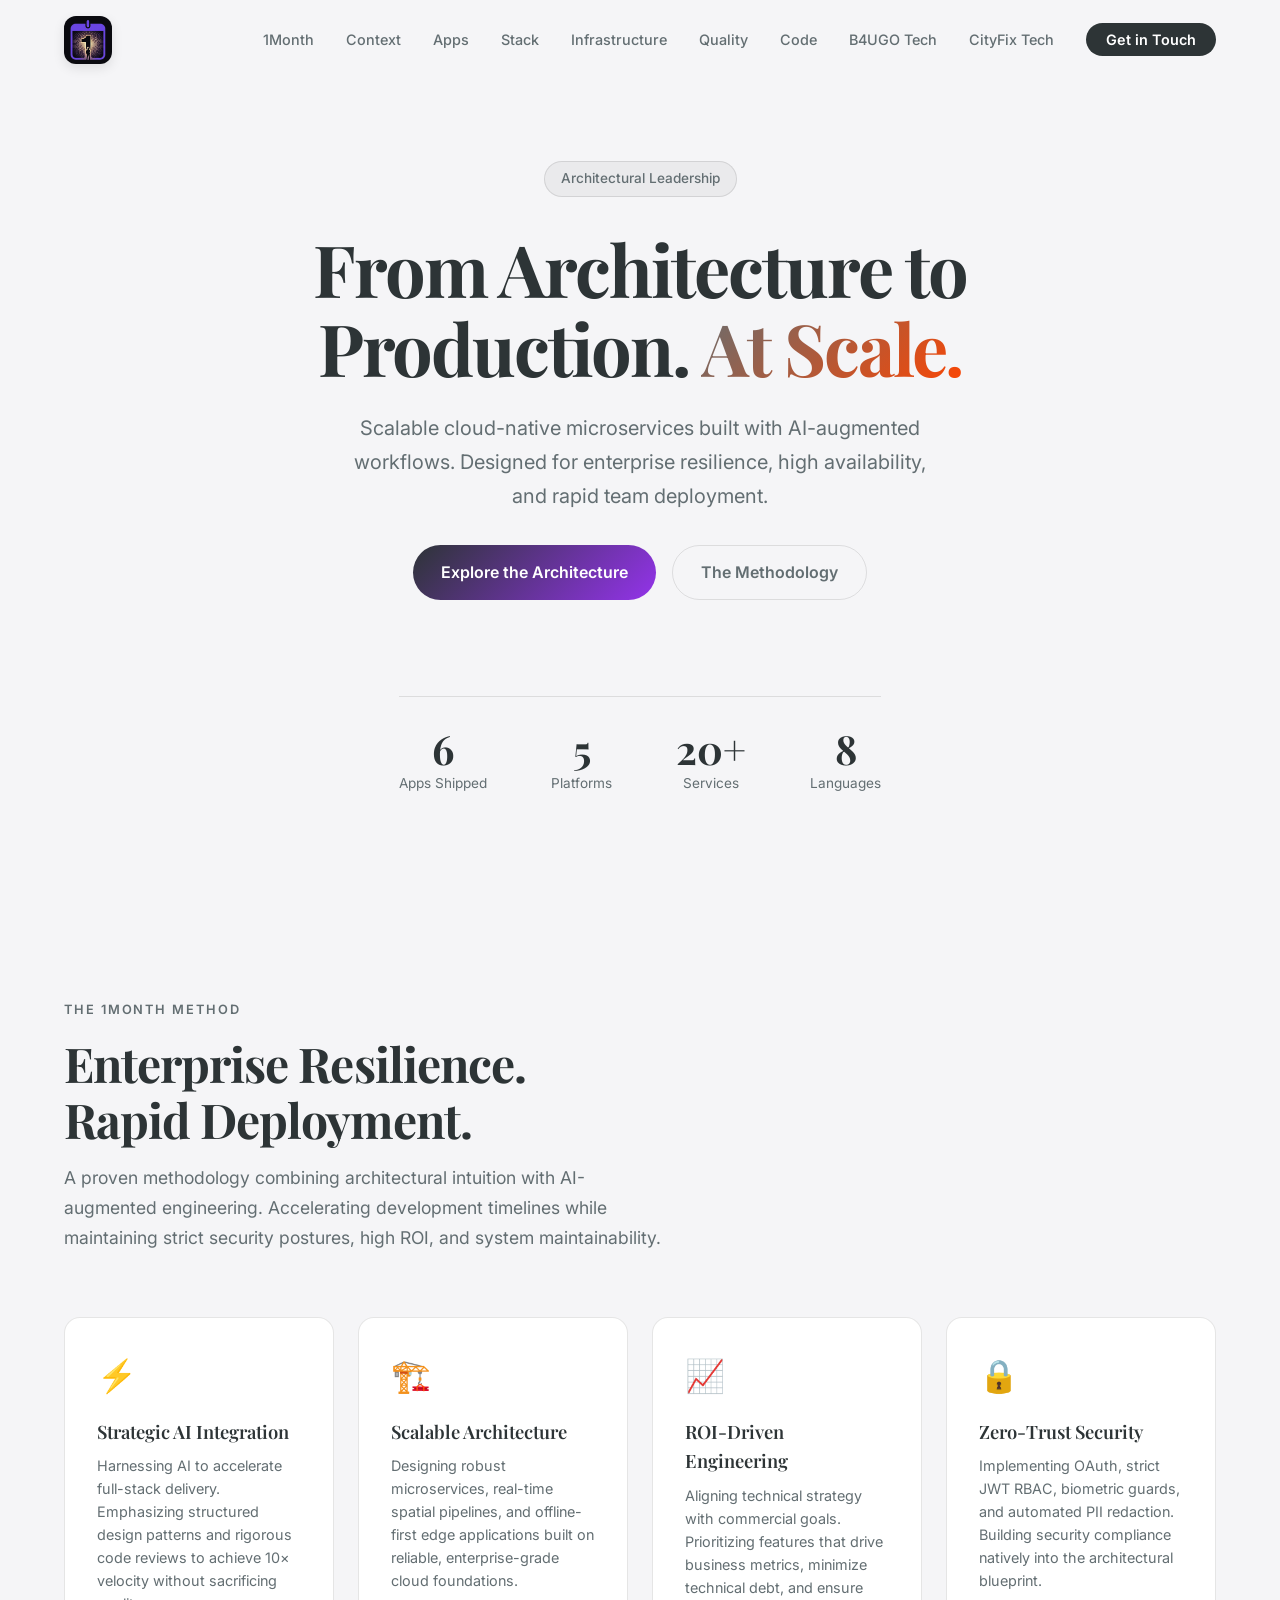
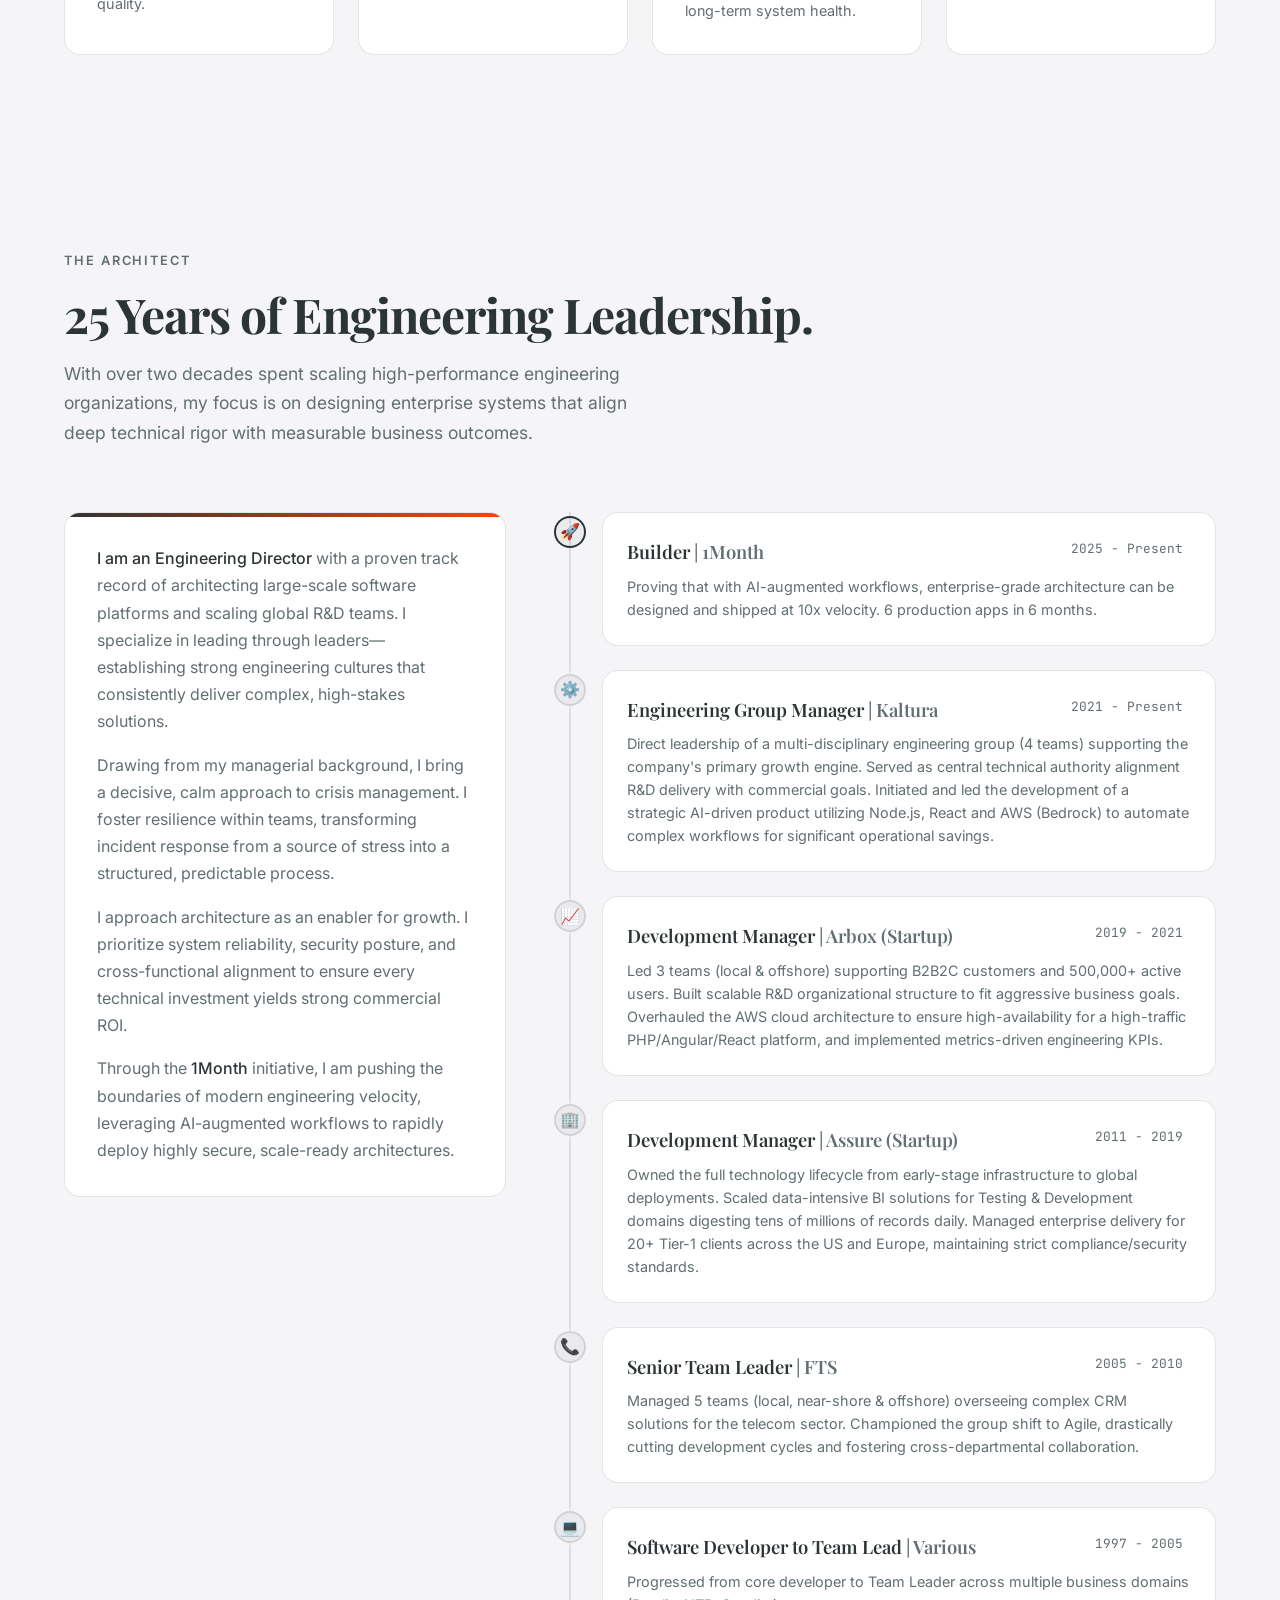
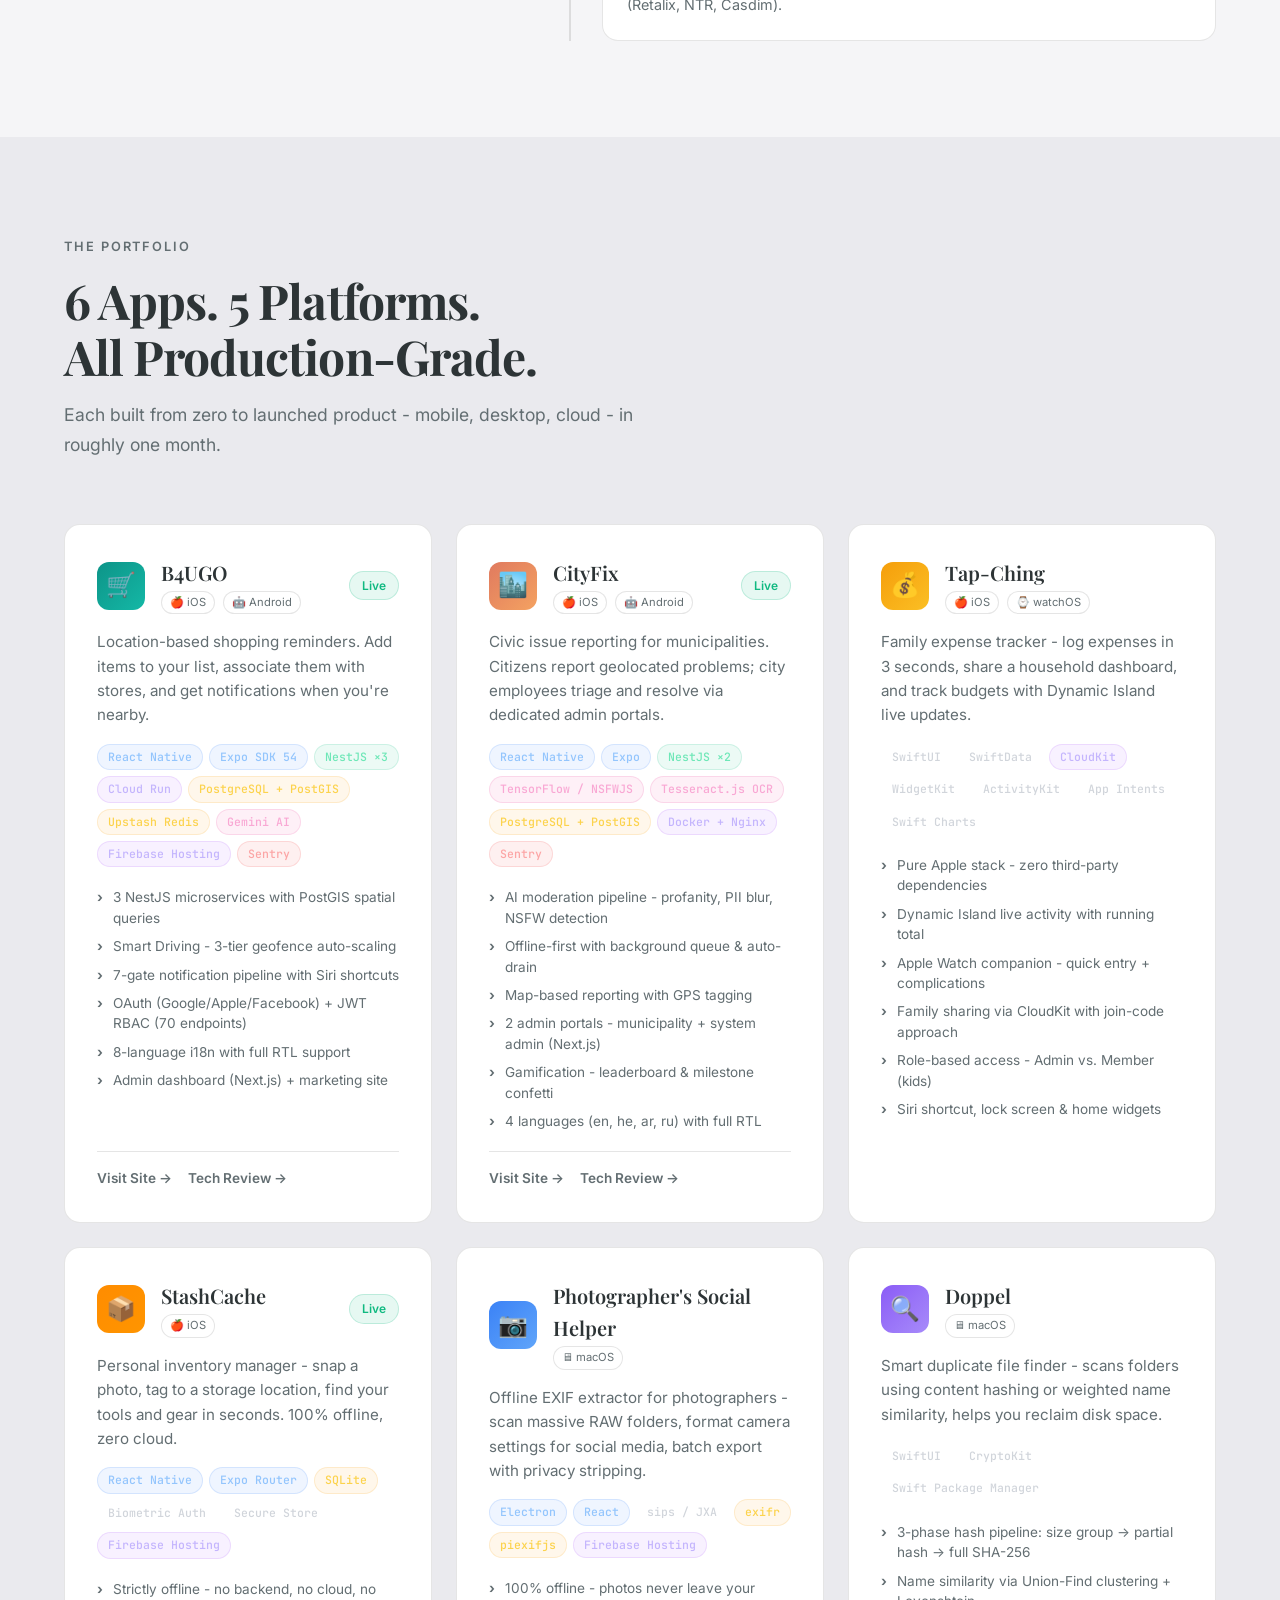
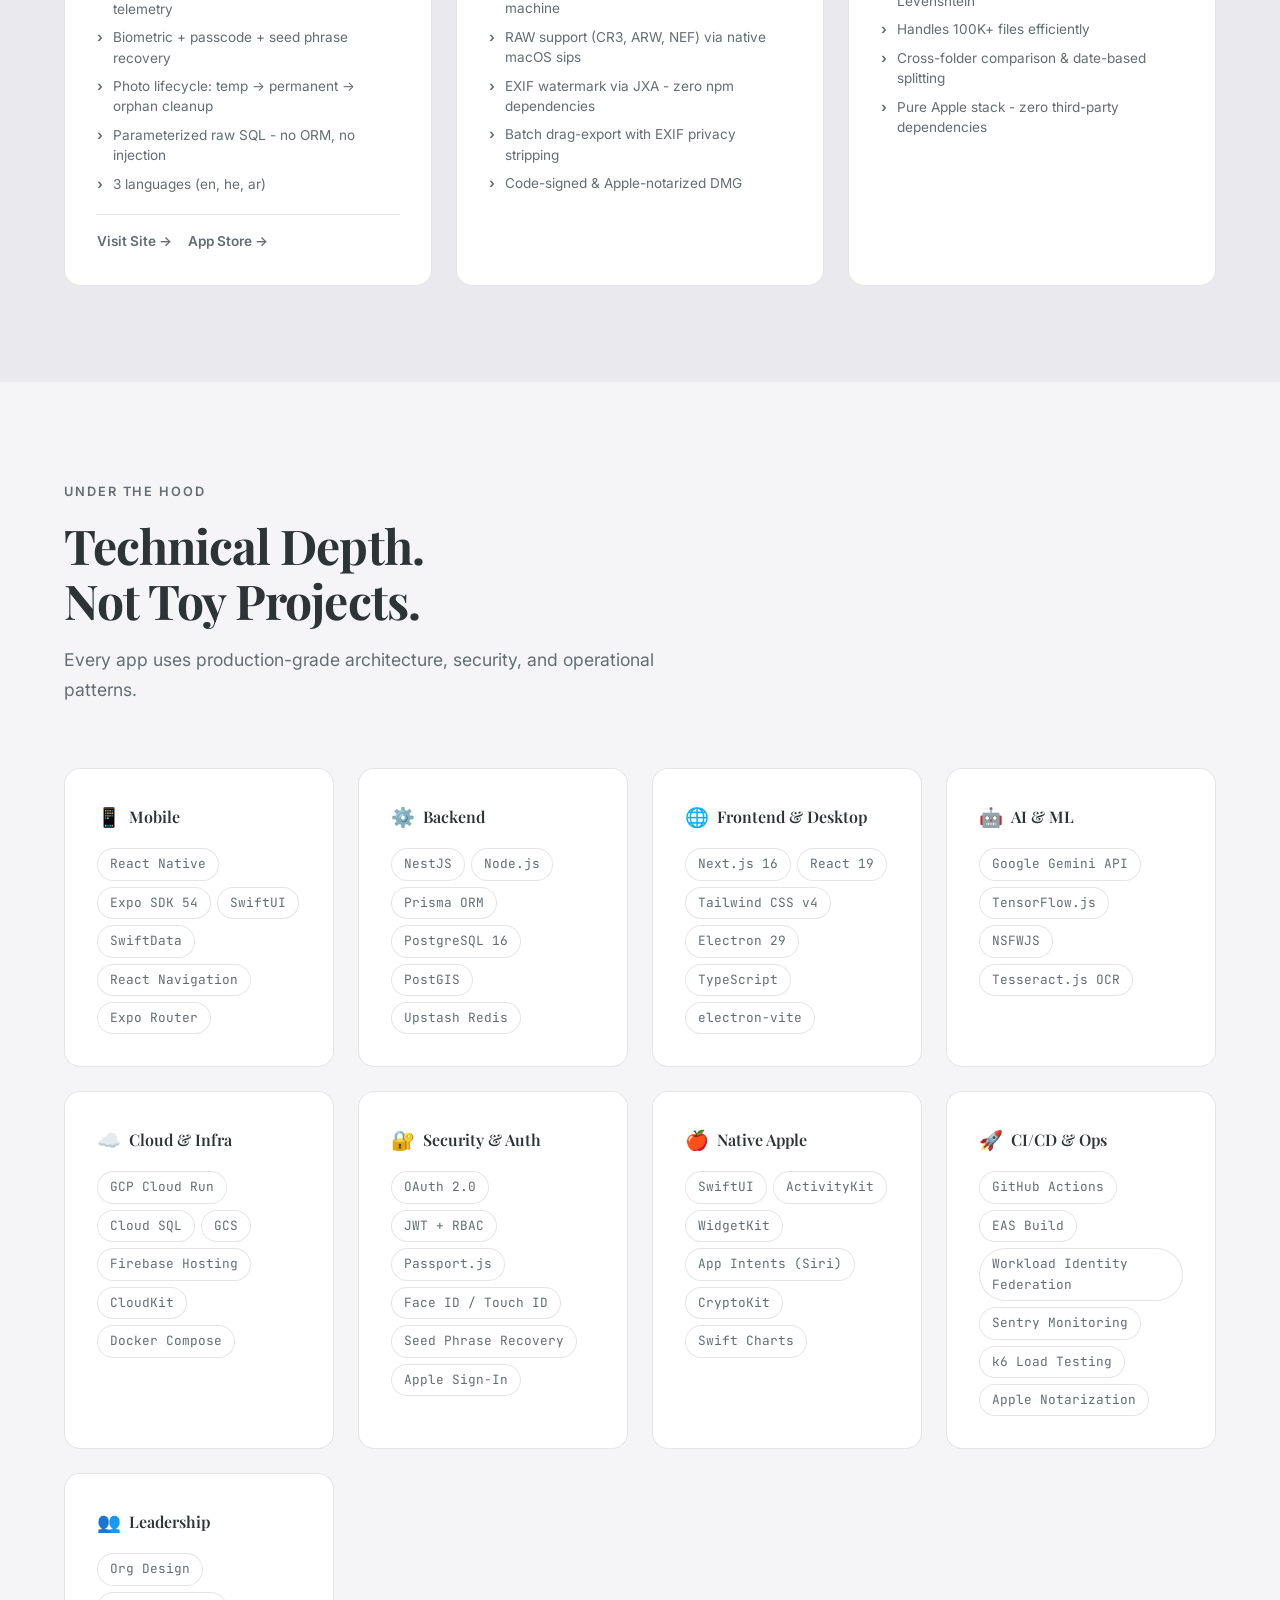
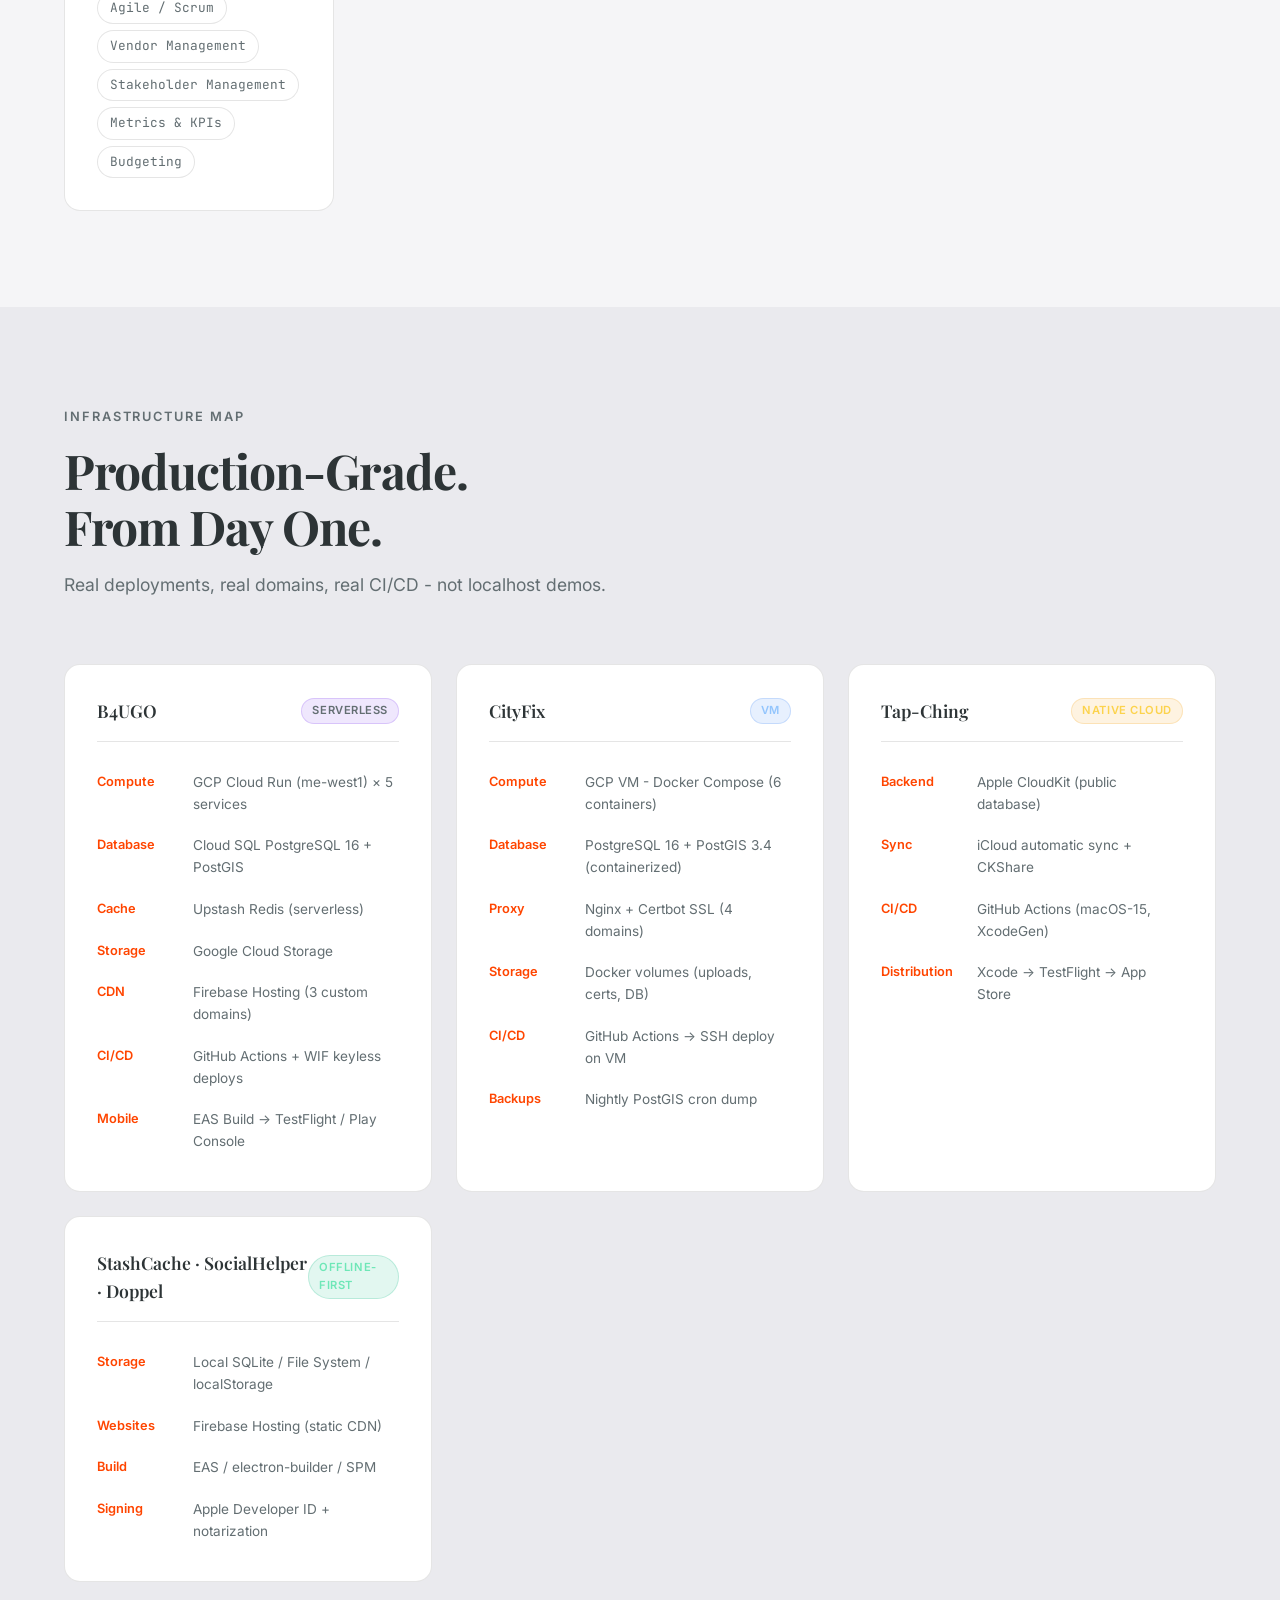
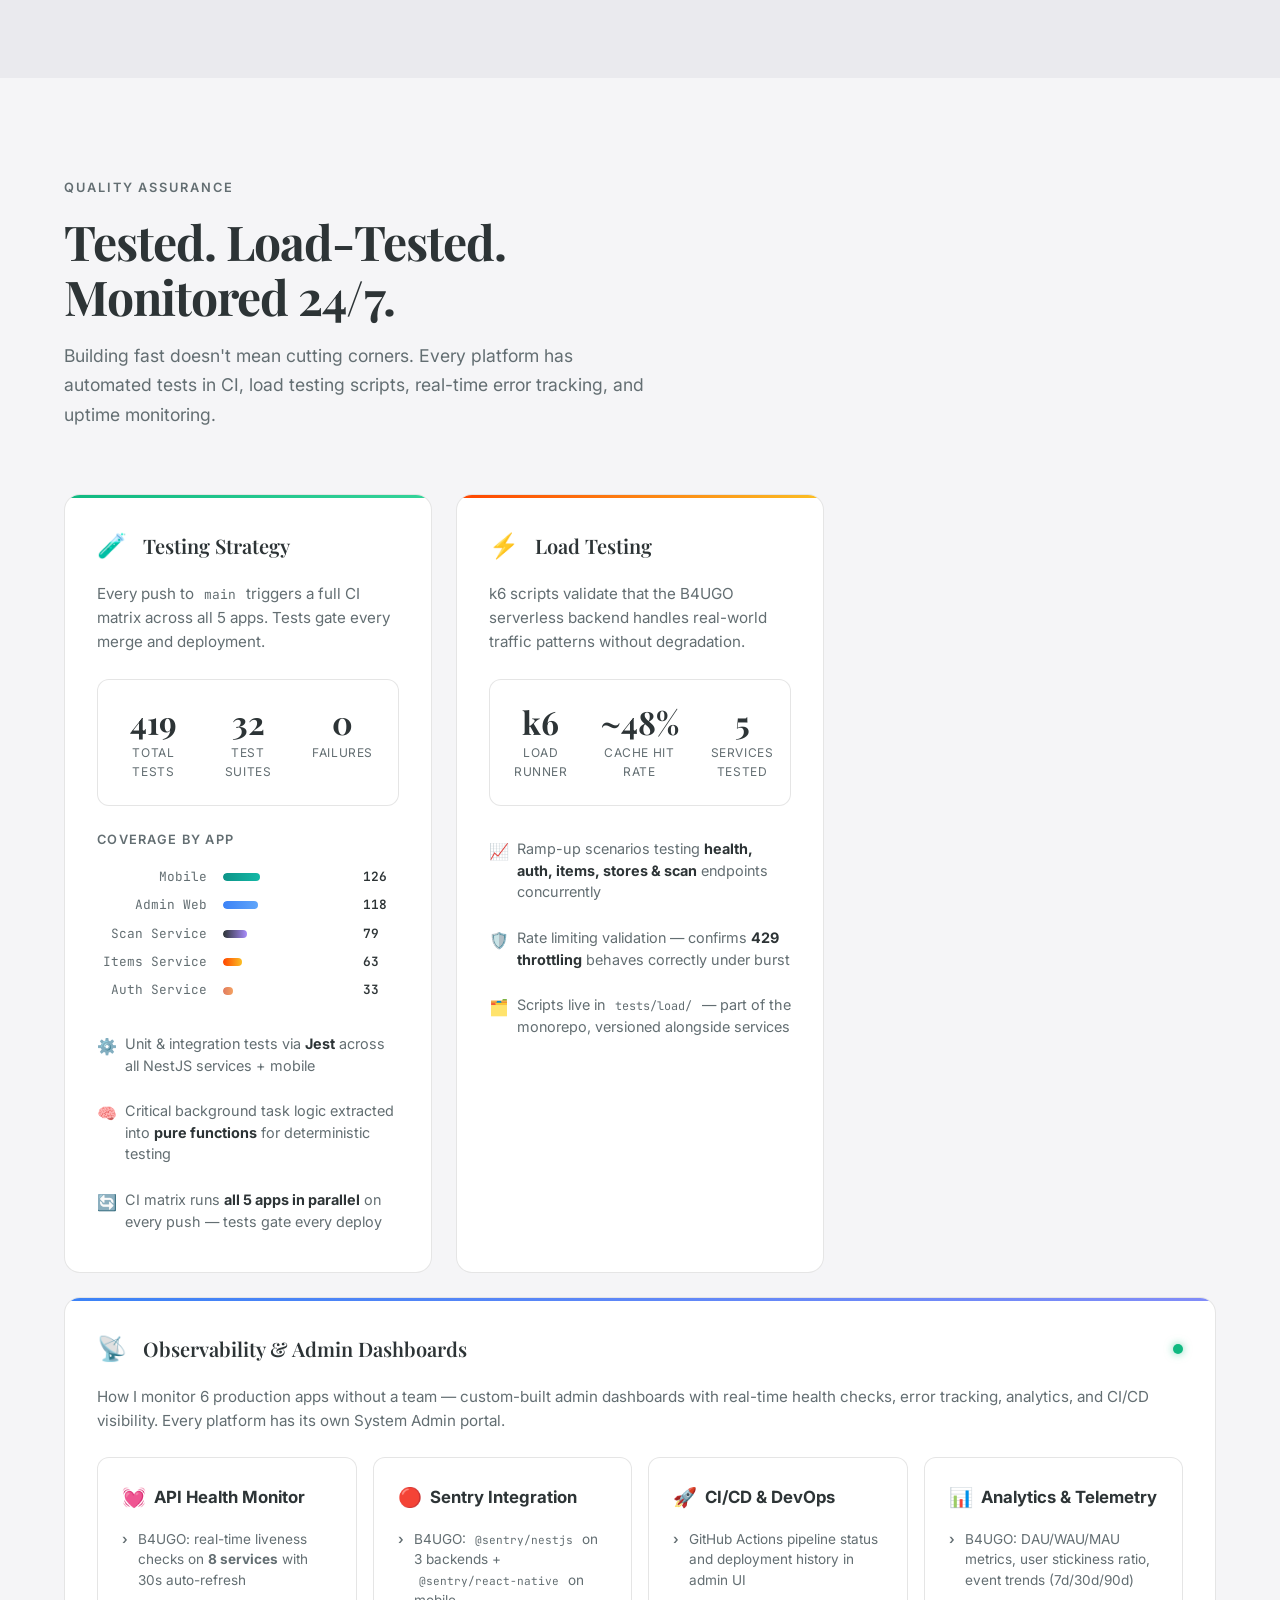
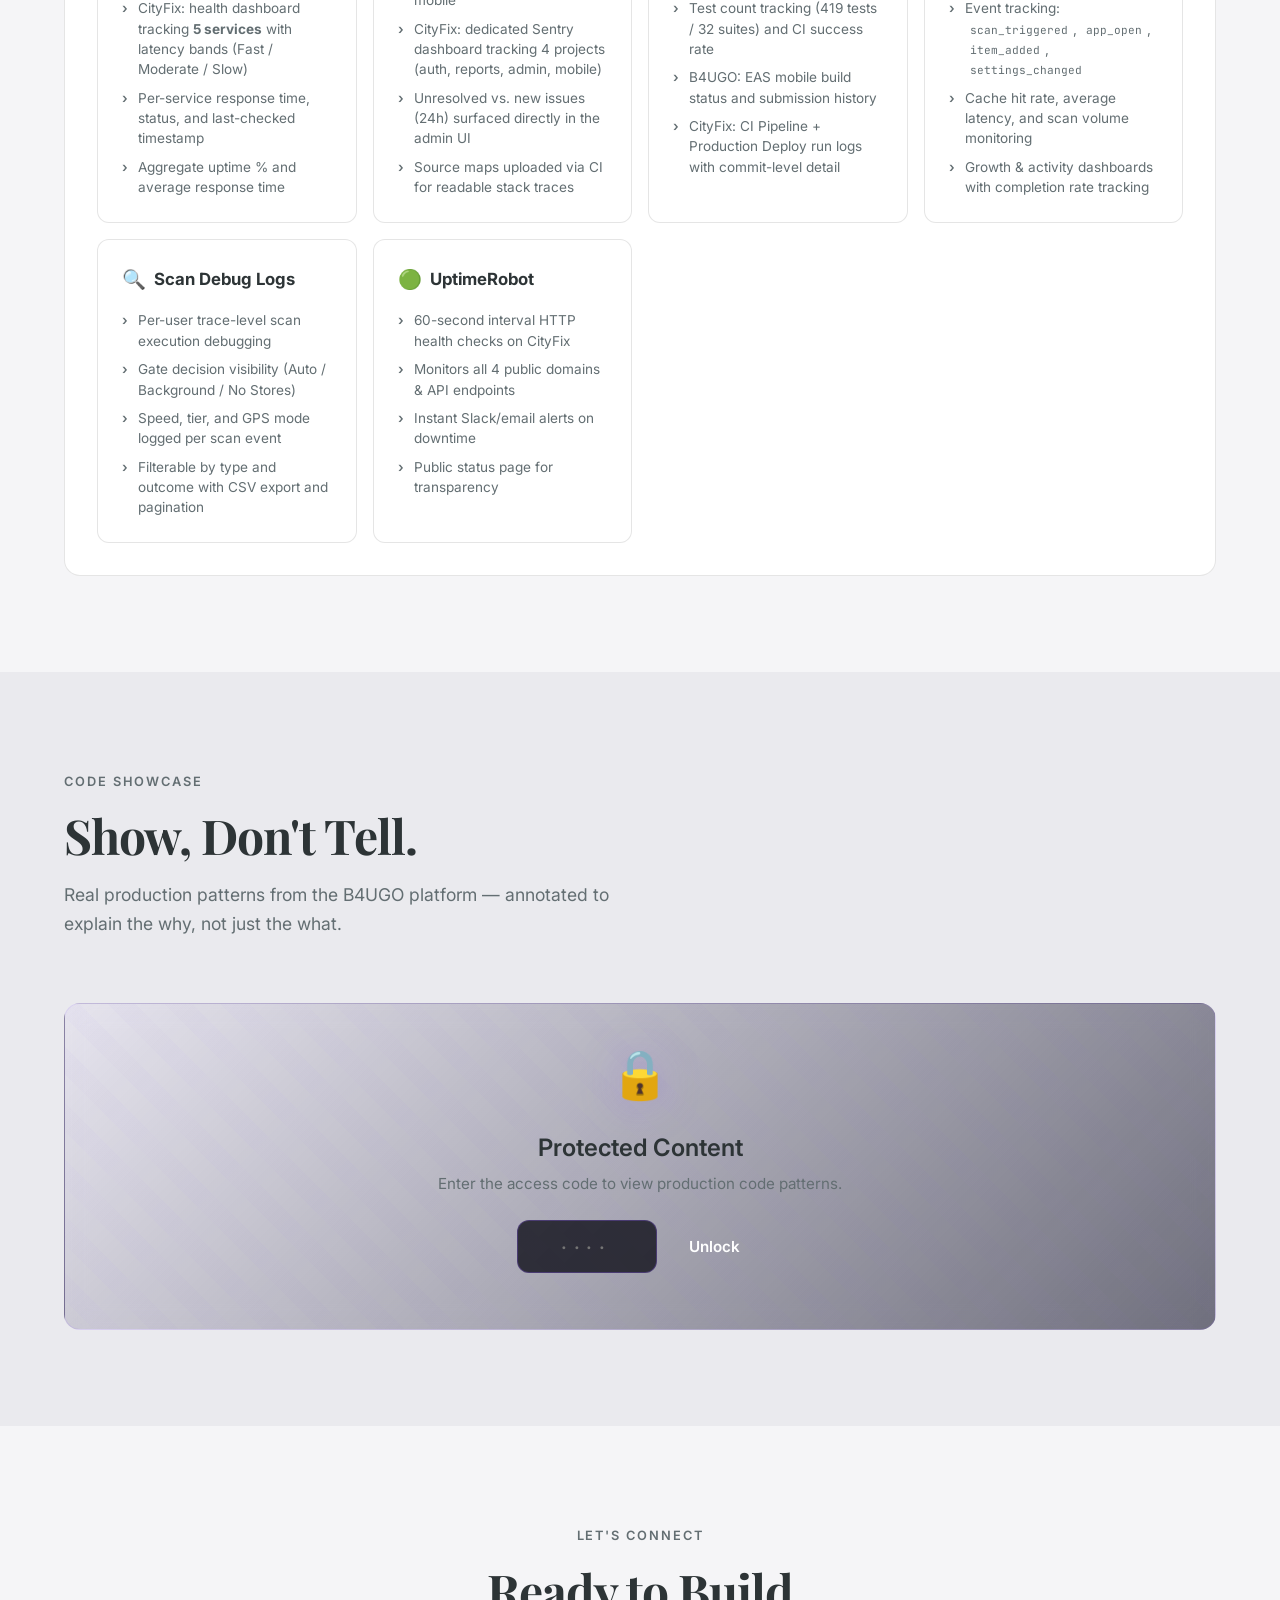
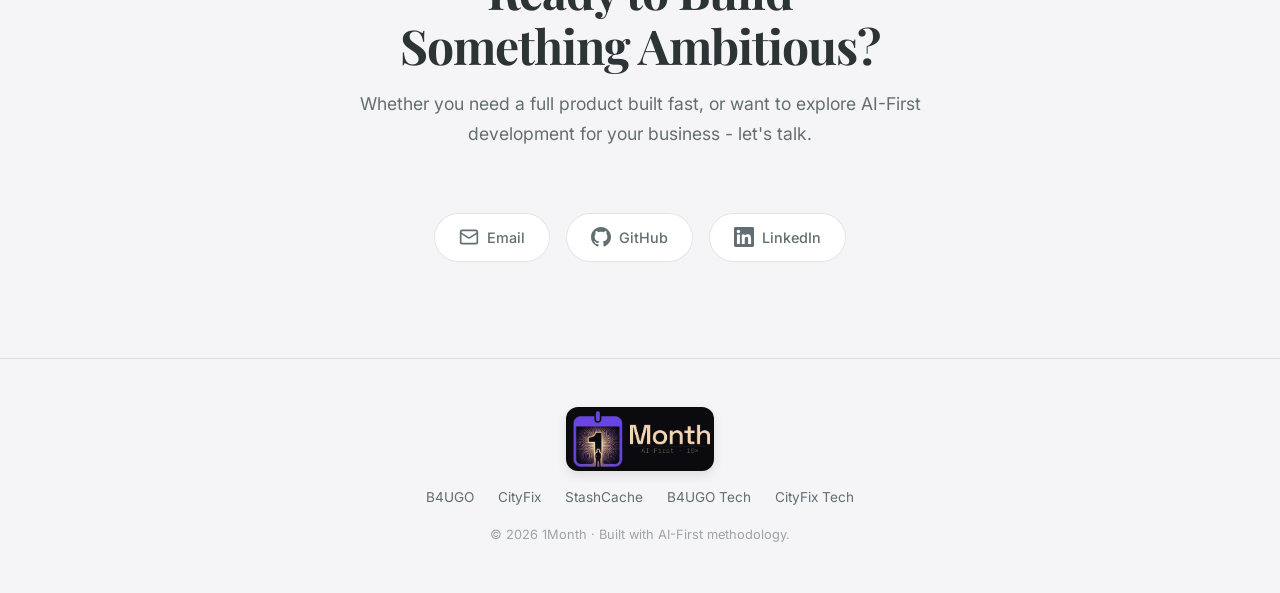
==== index.html @ 03ef181d "chore: update context copy (builder, 2025, managerial background)" ====
<!DOCTYPE html>
<html lang="en">

<head>
  <meta charset="UTF-8" />
  <meta name="viewport" content="width=device-width, initial-scale=1.0" />
  <title>1Month - From Idea to App Store. In One Month.</title>
  <meta name="description"
    content="6 production apps built from idea to working product in ~1 month each using AI-First methodologies. Mobile, desktop, cloud - real users, real complexity." />
  <meta name="theme-color" content="#0A0A0F" />
  <meta property="og:title" content="1Month - AI-First App Development Portfolio" />
  <meta property="og:description" content="6 production apps. 5 platforms. AI-First development. Real users." />
  <meta property="og:type" content="website" />
  <meta property="og:image" content="logo.png" />
  <link rel="icon" type="image/png" href="logo.png" />
  <link rel="apple-touch-icon" href="logo.png" />
  <link rel="preconnect" href="https://fonts.googleapis.com" />
  <link rel="preconnect" href="https://fonts.gstatic.com" crossorigin />
  <link
    href="https://fonts.googleapis.com/css2?family=Playfair+Display:ital,wght@0,400..900;1,400..900&family=Space+Grotesk:wght@400;500;600;700&family=Inter:wght@400;500;600;700&family=JetBrains+Mono:wght@400;500&display=swap"
    rel="stylesheet" />
  <link rel="stylesheet" href="style.css" />
</head>

<body>

  <!-- ============================== AMBIENT BG (Removed) ============================== -->

  <!-- ============================== NAVIGATION ============================== -->
  <nav class="nav" id="nav">
    <div class="nav-inner">
      <a href="#" class="nav-brand">
        <img src="graphic-only.png" alt="1Month" class="nav-logo-img" />
      </a>
      <ul class="nav-links" id="nav-links">
        <li><a href="#philosophy" class="nav-link">1Month</a></li>
        <li><a href="#about" class="nav-link">Context</a></li>
        <li><a href="#apps" class="nav-link">Apps</a></li>
        <li><a href="#tech" class="nav-link">Stack</a></li>
        <li><a href="#infrastructure" class="nav-link">Infrastructure</a></li>
        <li><a href="#quality" class="nav-link">Quality</a></li>
        <li><a href="#code" class="nav-link">Code</a></li>
        <li><a href="tech-review-b4ugo.html" class="nav-link">B4UGO Tech</a></li>
        <li><a href="tech-review-cityfix.html" class="nav-link">CityFix Tech</a></li>
        <li><a href="#contact" class="nav-link nav-link--cta">Get in Touch</a></li>
      </ul>
      <button class="nav-toggle" id="nav-toggle" aria-label="Toggle navigation">
        <span></span><span></span><span></span>
      </button>
    </div>
  </nav>

  <!-- ============================== HERO ============================== -->
  <section class="hero" id="hero">
    <div class="hero-inner">
      <div class="hero-badge">Architectural Leadership</div>
      <h1 class="hero-title">
        From Architecture to Production. <span class="hero-highlight">At Scale.</span>
      </h1>
      <p class="hero-subtitle">
        Scalable cloud-native microservices built with AI-augmented workflows. Designed for enterprise resilience, high
        availability, and rapid team deployment.
      </p>
      <div class="hero-actions">
        <a href="#apps" class="btn btn--primary">Explore the Architecture</a>
        <a href="#philosophy" class="btn btn--ghost">The Methodology</a>
      </div>
    </div>

    <!-- Stats bar -->
    <div class="hero-stats">
      <div class="hero-stat">
        <span class="hero-stat-number" data-count="6">0</span>
        <span class="hero-stat-label">Apps Shipped</span>
      </div>
      <div class="hero-stat">
        <span class="hero-stat-number" data-count="5">0</span>
        <span class="hero-stat-label">Platforms</span>
      </div>
      <div class="hero-stat">
        <span class="hero-stat-number" data-count="20">0</span>
        <span class="hero-stat-label">Services</span>
      </div>
      <div class="hero-stat">
        <span class="hero-stat-number" data-count="8">0</span>
        <span class="hero-stat-label">Languages</span>
      </div>
    </div>
  </section>

  <!-- ============================== PHILOSOPHY ============================== -->
  <section class="section" id="philosophy">
    <div class="container">
      <span class="section-label reveal">The 1Month Method</span>
      <h2 class="section-title reveal">Enterprise Resilience.<br />Rapid Deployment.</h2>
      <p class="section-subtitle reveal">
        A proven methodology combining architectural intuition with AI-augmented engineering. Accelerating development
        timelines while maintaining strict security postures, high ROI, and system maintainability.
      </p>

      <div class="philosophy-grid">
        <div class="philosophy-card reveal">
          <div class="philosophy-icon">⚡</div>
          <h3>Strategic AI Integration</h3>
          <p>Harnessing AI to accelerate full-stack delivery. Emphasizing structured design patterns and rigorous code
            reviews to achieve 10× velocity without sacrificing quality.</p>
        </div>
        <div class="philosophy-card reveal">
          <div class="philosophy-icon">🏗️</div>
          <h3>Scalable Architecture</h3>
          <p>Designing robust microservices, real-time spatial pipelines, and offline-first edge applications built on
            reliable, enterprise-grade cloud foundations.</p>
        </div>
        <div class="philosophy-card reveal">
          <div class="philosophy-icon">📈</div>
          <h3>ROI-Driven Engineering</h3>
          <p>Aligning technical strategy with commercial goals. Prioritizing features that drive business metrics,
            minimize technical debt, and ensure long-term system health.</p>
        </div>
        <div class="philosophy-card reveal">
          <div class="philosophy-icon">🔒</div>
          <h3>Zero-Trust Security</h3>
          <p>Implementing OAuth, strict JWT RBAC, biometric guards, and automated PII redaction. Building security
            compliance natively into the architectural blueprint.</p>
        </div>
      </div>
    </div>
  </section>

  <!-- ============================== ABOUT ME & TIMELINE ============================== -->
  <section class="section" id="about">
    <div class="container">
      <span class="section-label reveal">The Architect</span>
      <h2 class="section-title reveal">25 Years of Engineering Leadership.</h2>
      <p class="section-subtitle reveal">
        With over two decades spent scaling high-performance engineering organizations, my focus is on designing
        enterprise systems that align deep technical rigor with measurable business outcomes.
      </p>

      <div class="about-grid">
        <!-- Bio Card -->
        <div class="bio-card reveal">
          <p class="bio-text">
            <span class="bio-highlight">I am an Engineering Director</span>
            with a proven track record of architecting large-scale software platforms and scaling global R&D teams. I
            specialize in leading through leaders—establishing strong engineering cultures that consistently deliver
            complex, high-stakes solutions.
          </p>
          <p class="bio-text">
            Drawing from my managerial background, I bring a
            decisive, calm approach to crisis management. I foster resilience within teams, transforming incident
            response from a source of stress into a structured, predictable process.
          </p>
          <p class="bio-text">
            I approach architecture as an enabler for growth. I prioritize
            system reliability, security posture, and cross-functional alignment to ensure every technical investment
            yields strong commercial ROI.
          </p>
          <p class="bio-text">
            Through the <span class="bio-highlight">1Month</span> initiative, I am pushing the boundaries of modern
            engineering velocity, leveraging AI-augmented workflows to rapidly deploy highly secure, scale-ready
            architectures.
          </p>
        </div>

        <!-- Career Timeline -->
        <div class="timeline">
          <!-- Present: 1Month -->
          <div class="timeline-item timeline-item--active reveal">
            <div class="timeline-dot">🚀</div>
            <div class="timeline-content">
              <div class="timeline-header">
                <div class="timeline-role">Builder <span class="timeline-company">| 1Month</span></div>
                <div class="timeline-date">2025 - Present</div>
              </div>
              <p class="timeline-desc">Proving that with AI-augmented workflows, enterprise-grade architecture can be
                designed and shipped at 10x velocity. 6 production apps in 6 months.</p>
            </div>
          </div>

          <!-- Senior Engineering Leader -->
          <div class="timeline-item reveal">
            <div class="timeline-dot">⚙️</div>
            <div class="timeline-content">
              <div class="timeline-header">
                <div class="timeline-role">Engineering Group Manager <span class="timeline-company">| Kaltura</span>
                </div>
                <div class="timeline-date">2021 - Present</div>
              </div>
              <p class="timeline-desc">Direct leadership of a multi-disciplinary engineering group (4 teams) supporting
                the company's primary growth engine. Served as central technical authority alignment R&D delivery with
                commercial goals. Initiated and led the development of a strategic AI-driven product utilizing Node.js,
                React and AWS (Bedrock) to automate complex workflows for significant operational savings.</p>
            </div>
          </div>

          <!-- Arbox -->
          <div class="timeline-item reveal">
            <div class="timeline-dot">📈</div>
            <div class="timeline-content">
              <div class="timeline-header">
                <div class="timeline-role">Development Manager <span class="timeline-company">| Arbox (Startup)</span>
                </div>
                <div class="timeline-date">2019 - 2021</div>
              </div>
              <p class="timeline-desc">Led 3 teams (local & offshore) supporting B2B2C customers and 500,000+ active
                users. Built scalable R&D organizational structure to fit aggressive business goals. Overhauled the AWS
                cloud architecture to ensure high-availability for a high-traffic PHP/Angular/React platform, and
                implemented metrics-driven engineering KPIs.</p>
            </div>
          </div>

          <!-- Assure -->
          <div class="timeline-item reveal">
            <div class="timeline-dot">🏢</div>
            <div class="timeline-content">
              <div class="timeline-header">
                <div class="timeline-role">Development Manager <span class="timeline-company">| Assure (Startup)</span>
                </div>
                <div class="timeline-date">2011 - 2019</div>
              </div>
              <p class="timeline-desc">Owned the full technology lifecycle from early-stage infrastructure to global
                deployments. Scaled data-intensive BI solutions for Testing & Development domains digesting tens of
                millions of records daily. Managed enterprise delivery for 20+ Tier-1 clients across the US and Europe,
                maintaining strict compliance/security standards.</p>
            </div>
          </div>

          <!-- FTS -->
          <div class="timeline-item reveal">
            <div class="timeline-dot">📞</div>
            <div class="timeline-content">
              <div class="timeline-header">
                <div class="timeline-role">Senior Team Leader <span class="timeline-company">| FTS</span></div>
                <div class="timeline-date">2005 - 2010</div>
              </div>
              <p class="timeline-desc">Managed 5 teams (local, near-shore & offshore) overseeing complex CRM solutions
                for the telecom sector. Championed the group shift to Agile, drastically cutting development cycles and
                fostering cross-departmental collaboration.</p>
            </div>
          </div>

          <!-- Early Career -->
          <div class="timeline-item reveal">
            <div class="timeline-dot">💻</div>
            <div class="timeline-content">
              <div class="timeline-header">
                <div class="timeline-role">Software Developer to Team Lead <span class="timeline-company">|
                    Various</span></div>
                <div class="timeline-date">1997 - 2005</div>
              </div>
              <p class="timeline-desc">Progressed from core developer to Team Leader across multiple business domains
                (Retalix, NTR, Casdim).</p>
            </div>
          </div>
        </div>
      </div>
    </div>
  </section>

  <!-- ============================== APP SHOWCASE ============================== -->
  <section class="section section--alt" id="apps">
    <div class="container">
      <span class="section-label reveal">The Portfolio</span>
      <h2 class="section-title reveal">6 Apps. 5 Platforms.<br />All Production-Grade.</h2>
      <p class="section-subtitle reveal">
        Each built from zero to launched product - mobile, desktop, cloud - in roughly one month.
      </p>

      <div class="apps-grid">

        <!-- B4UGO -->
        <div class="app-card reveal" id="app-b4ugo">
          <div class="app-card-header">
            <div class="app-icon app-icon--b4ugo">🛒</div>
            <div class="app-meta">
              <h3 class="app-name">B4UGO</h3>
              <div class="app-platforms">
                <span class="platform-badge" title="iOS">🍎 iOS</span>
                <span class="platform-badge" title="Android">🤖 Android</span>
              </div>
            </div>
            <span class="app-live-badge">Live</span>
          </div>
          <p class="app-desc">Location-based shopping reminders. Add items to your list, associate them with stores, and
            get notifications when you're nearby.</p>
          <div class="app-tech-stack">
            <span class="tech-chip tech-chip--frontend">React Native</span>
            <span class="tech-chip tech-chip--frontend">Expo SDK 54</span>
            <span class="tech-chip tech-chip--backend">NestJS ×3</span>
            <span class="tech-chip tech-chip--cloud">Cloud Run</span>
            <span class="tech-chip tech-chip--data">PostgreSQL + PostGIS</span>
            <span class="tech-chip tech-chip--data">Upstash Redis</span>
            <span class="tech-chip tech-chip--ai">Gemini AI</span>
            <span class="tech-chip tech-chip--cloud">Firebase Hosting</span>
            <span class="tech-chip tech-chip--monitoring">Sentry</span>
          </div>
          <ul class="app-highlights">
            <li>3 NestJS microservices with PostGIS spatial queries</li>
            <li>Smart Driving - 3-tier geofence auto-scaling</li>
            <li>7-gate notification pipeline with Siri shortcuts</li>
            <li>OAuth (Google/Apple/Facebook) + JWT RBAC (70 endpoints)</li>
            <li>8-language i18n with full RTL support</li>
            <li>Admin dashboard (Next.js) + marketing site</li>
          </ul>
          <div class="app-links">
            <a href="https://buyb4ugo.com" target="_blank" rel="noopener" class="app-link">Visit Site →</a>
            <a href="tech-review-b4ugo.html" class="app-link">Tech Review →</a>
          </div>
        </div>

        <!-- CityFix -->
        <div class="app-card reveal" id="app-cityfix">
          <div class="app-card-header">
            <div class="app-icon app-icon--cityfix">🏙️</div>
            <div class="app-meta">
              <h3 class="app-name">CityFix</h3>
              <div class="app-platforms">
                <span class="platform-badge" title="iOS">🍎 iOS</span>
                <span class="platform-badge" title="Android">🤖 Android</span>
              </div>
            </div>
            <span class="app-live-badge">Live</span>
          </div>
          <p class="app-desc">Civic issue reporting for municipalities. Citizens report geolocated problems; city
            employees triage and resolve via dedicated admin portals.</p>
          <div class="app-tech-stack">
            <span class="tech-chip tech-chip--frontend">React Native</span>
            <span class="tech-chip tech-chip--frontend">Expo</span>
            <span class="tech-chip tech-chip--backend">NestJS ×2</span>
            <span class="tech-chip tech-chip--ai">TensorFlow / NSFWJS</span>
            <span class="tech-chip tech-chip--ai">Tesseract.js OCR</span>
            <span class="tech-chip tech-chip--data">PostgreSQL + PostGIS</span>
            <span class="tech-chip tech-chip--cloud">Docker + Nginx</span>
            <span class="tech-chip tech-chip--monitoring">Sentry</span>
          </div>
          <ul class="app-highlights">
            <li>AI moderation pipeline - profanity, PII blur, NSFW detection</li>
            <li>Offline-first with background queue & auto-drain</li>
            <li>Map-based reporting with GPS tagging</li>
            <li>2 admin portals - municipality + system admin (Next.js)</li>
            <li>Gamification - leaderboard & milestone confetti</li>
            <li>4 languages (en, he, ar, ru) with full RTL</li>
          </ul>
          <div class="app-links">
            <a href="https://cityfix.co.il" target="_blank" rel="noopener" class="app-link">Visit Site →</a>
            <a href="tech-review-cityfix.html" class="app-link">Tech Review →</a>
          </div>
        </div>

        <!-- Tap-Ching -->
        <div class="app-card reveal" id="app-tapching">
          <div class="app-card-header">
            <div class="app-icon app-icon--tapching">💰</div>
            <div class="app-meta">
              <h3 class="app-name">Tap-Ching</h3>
              <div class="app-platforms">
                <span class="platform-badge" title="iOS">🍎 iOS</span>
                <span class="platform-badge" title="watchOS">⌚ watchOS</span>
              </div>
            </div>
          </div>
          <p class="app-desc">Family expense tracker - log expenses in 3 seconds, share a household dashboard, and track
            budgets with Dynamic Island live updates.</p>
          <div class="app-tech-stack">
            <span class="tech-chip tech-chip--native">SwiftUI</span>
            <span class="tech-chip tech-chip--native">SwiftData</span>
            <span class="tech-chip tech-chip--cloud">CloudKit</span>
            <span class="tech-chip tech-chip--native">WidgetKit</span>
            <span class="tech-chip tech-chip--native">ActivityKit</span>
            <span class="tech-chip tech-chip--native">App Intents</span>
            <span class="tech-chip tech-chip--native">Swift Charts</span>
          </div>
          <ul class="app-highlights">
            <li>Pure Apple stack - zero third-party dependencies</li>
            <li>Dynamic Island live activity with running total</li>
            <li>Apple Watch companion - quick entry + complications</li>
            <li>Family sharing via CloudKit with join-code approach</li>
            <li>Role-based access - Admin vs. Member (kids)</li>
            <li>Siri shortcut, lock screen & home widgets</li>
          </ul>
        </div>

        <!-- StashCache -->
        <div class="app-card reveal" id="app-stashcache">
          <div class="app-card-header">
            <div class="app-icon app-icon--stashcache">📦</div>
            <div class="app-meta">
              <h3 class="app-name">StashCache</h3>
              <div class="app-platforms">
                <span class="platform-badge" title="iOS">🍎 iOS</span>
              </div>
            </div>
            <span class="app-live-badge">Live</span>
          </div>
          <p class="app-desc">Personal inventory manager - snap a photo, tag to a storage location, find your tools and
            gear in seconds. 100% offline, zero cloud.</p>
          <div class="app-tech-stack">
            <span class="tech-chip tech-chip--frontend">React Native</span>
            <span class="tech-chip tech-chip--frontend">Expo Router</span>
            <span class="tech-chip tech-chip--data">SQLite</span>
            <span class="tech-chip tech-chip--native">Biometric Auth</span>
            <span class="tech-chip tech-chip--native">Secure Store</span>
            <span class="tech-chip tech-chip--cloud">Firebase Hosting</span>
          </div>
          <ul class="app-highlights">
            <li>Strictly offline - no backend, no cloud, no telemetry</li>
            <li>Biometric + passcode + seed phrase recovery</li>
            <li>Photo lifecycle: temp → permanent → orphan cleanup</li>
            <li>Parameterized raw SQL - no ORM, no injection</li>
            <li>3 languages (en, he, ar)</li>
          </ul>
          <div class="app-links">
            <a href="https://stashcache-home.com" target="_blank" rel="noopener" class="app-link">Visit Site →</a>
            <a href="https://apps.apple.com/il/app/stashcache/id6761342260" target="_blank" rel="noopener"
              class="app-link">App Store →</a>
          </div>
        </div>

        <!-- SocialHelper -->
        <div class="app-card reveal" id="app-socialhelper">
          <div class="app-card-header">
            <div class="app-icon app-icon--socialhelper">📷</div>
            <div class="app-meta">
              <h3 class="app-name">Photographer's Social Helper</h3>
              <div class="app-platforms">
                <span class="platform-badge" title="macOS">🖥 macOS</span>
              </div>
            </div>
          </div>
          <p class="app-desc">Offline EXIF extractor for photographers - scan massive RAW folders, format camera
            settings for social media, batch export with privacy stripping.</p>
          <div class="app-tech-stack">
            <span class="tech-chip tech-chip--frontend">Electron</span>
            <span class="tech-chip tech-chip--frontend">React</span>
            <span class="tech-chip tech-chip--native">sips / JXA</span>
            <span class="tech-chip tech-chip--data">exifr</span>
            <span class="tech-chip tech-chip--data">piexifjs</span>
            <span class="tech-chip tech-chip--cloud">Firebase Hosting</span>
          </div>
          <ul class="app-highlights">
            <li>100% offline - photos never leave your machine</li>
            <li>RAW support (CR3, ARW, NEF) via native macOS sips</li>
            <li>EXIF watermark via JXA - zero npm dependencies</li>
            <li>Batch drag-export with EXIF privacy stripping</li>
            <li>Code-signed & Apple-notarized DMG</li>
          </ul>
        </div>

        <!-- Doppel -->
        <div class="app-card reveal" id="app-doppel">
          <div class="app-card-header">
            <div class="app-icon app-icon--doppel">🔍</div>
            <div class="app-meta">
              <h3 class="app-name">Doppel</h3>
              <div class="app-platforms">
                <span class="platform-badge" title="macOS">🖥 macOS</span>
              </div>
            </div>
          </div>
          <p class="app-desc">Smart duplicate file finder - scans folders using content hashing or weighted name
            similarity, helps you reclaim disk space.</p>
          <div class="app-tech-stack">
            <span class="tech-chip tech-chip--native">SwiftUI</span>
            <span class="tech-chip tech-chip--native">CryptoKit</span>
            <span class="tech-chip tech-chip--native">Swift Package Manager</span>
          </div>
          <ul class="app-highlights">
            <li>3-phase hash pipeline: size group → partial hash → full SHA-256</li>
            <li>Name similarity via Union-Find clustering + Levenshtein</li>
            <li>Handles 100K+ files efficiently</li>
            <li>Cross-folder comparison & date-based splitting</li>
            <li>Pure Apple stack - zero third-party dependencies</li>
          </ul>
        </div>

      </div>
    </div>
  </section>

  <!-- ============================== TECH STACK ============================== -->
  <section class="section" id="tech">
    <div class="container">
      <span class="section-label reveal">Under the Hood</span>
      <h2 class="section-title reveal">Technical Depth.<br />Not Toy Projects.</h2>
      <p class="section-subtitle reveal">
        Every app uses production-grade architecture, security, and operational patterns.
      </p>

      <div class="tech-grid">
        <div class="tech-category reveal">
          <h3 class="tech-category-title">
            <span class="tech-category-icon">📱</span> Mobile
          </h3>
          <div class="tech-list">
            <div class="tech-item">React Native</div>
            <div class="tech-item">Expo SDK 54</div>
            <div class="tech-item">SwiftUI</div>
            <div class="tech-item">SwiftData</div>
            <div class="tech-item">React Navigation</div>
            <div class="tech-item">Expo Router</div>
          </div>
        </div>

        <div class="tech-category reveal">
          <h3 class="tech-category-title">
            <span class="tech-category-icon">⚙️</span> Backend
          </h3>
          <div class="tech-list">
            <div class="tech-item">NestJS</div>
            <div class="tech-item">Node.js</div>
            <div class="tech-item">Prisma ORM</div>
            <div class="tech-item">PostgreSQL 16</div>
            <div class="tech-item">PostGIS</div>
            <div class="tech-item">Upstash Redis</div>
          </div>
        </div>

        <div class="tech-category reveal">
          <h3 class="tech-category-title">
            <span class="tech-category-icon">🌐</span> Frontend & Desktop
          </h3>
          <div class="tech-list">
            <div class="tech-item">Next.js 16</div>
            <div class="tech-item">React 19</div>
            <div class="tech-item">Tailwind CSS v4</div>
            <div class="tech-item">Electron 29</div>
            <div class="tech-item">TypeScript</div>
            <div class="tech-item">electron-vite</div>
          </div>
        </div>

        <div class="tech-category reveal">
          <h3 class="tech-category-title">
            <span class="tech-category-icon">🤖</span> AI & ML
          </h3>
          <div class="tech-list">
            <div class="tech-item">Google Gemini API</div>
            <div class="tech-item">TensorFlow.js</div>
            <div class="tech-item">NSFWJS</div>
            <div class="tech-item">Tesseract.js OCR</div>
          </div>
        </div>

        <div class="tech-category reveal">
          <h3 class="tech-category-title">
            <span class="tech-category-icon">☁️</span> Cloud & Infra
          </h3>
          <div class="tech-list">
            <div class="tech-item">GCP Cloud Run</div>
            <div class="tech-item">Cloud SQL</div>
            <div class="tech-item">GCS</div>
            <div class="tech-item">Firebase Hosting</div>
            <div class="tech-item">CloudKit</div>
            <div class="tech-item">Docker Compose</div>
          </div>
        </div>

        <div class="tech-category reveal">
          <h3 class="tech-category-title">
            <span class="tech-category-icon">🔐</span> Security & Auth
          </h3>
          <div class="tech-list">
            <div class="tech-item">OAuth 2.0</div>
            <div class="tech-item">JWT + RBAC</div>
            <div class="tech-item">Passport.js</div>
            <div class="tech-item">Face ID / Touch ID</div>
            <div class="tech-item">Seed Phrase Recovery</div>
            <div class="tech-item">Apple Sign-In</div>
          </div>
        </div>

        <div class="tech-category reveal">
          <h3 class="tech-category-title">
            <span class="tech-category-icon">🍎</span> Native Apple
          </h3>
          <div class="tech-list">
            <div class="tech-item">SwiftUI</div>
            <div class="tech-item">ActivityKit</div>
            <div class="tech-item">WidgetKit</div>
            <div class="tech-item">App Intents (Siri)</div>
            <div class="tech-item">CryptoKit</div>
            <div class="tech-item">Swift Charts</div>
          </div>
        </div>

        <div class="tech-category reveal">
          <h3 class="tech-category-title">
            <span class="tech-category-icon">🚀</span> CI/CD & Ops
          </h3>
          <div class="tech-list">
            <div class="tech-item">GitHub Actions</div>
            <div class="tech-item">EAS Build</div>
            <div class="tech-item">Workload Identity Federation</div>
            <div class="tech-item">Sentry Monitoring</div>
            <div class="tech-item">k6 Load Testing</div>
            <div class="tech-item">Apple Notarization</div>
          </div>
        </div>

        <div class="tech-category reveal">
          <h3 class="tech-category-title">
            <span class="tech-category-icon">👥</span> Leadership
          </h3>
          <div class="tech-list">
            <div class="tech-item">Org Design</div>
            <div class="tech-item">Agile / Scrum</div>
            <div class="tech-item">Vendor Management</div>
            <div class="tech-item">Stakeholder Management</div>
            <div class="tech-item">Metrics & KPIs</div>
            <div class="tech-item">Budgeting</div>
          </div>
        </div>
      </div>
    </div>
  </section>

  <!-- ============================== INFRASTRUCTURE ============================== -->
  <section class="section section--alt" id="infrastructure">
    <div class="container">
      <span class="section-label reveal">Infrastructure Map</span>
      <h2 class="section-title reveal">Production-Grade.<br />From Day One.</h2>
      <p class="section-subtitle reveal">
        Real deployments, real domains, real CI/CD - not localhost demos.
      </p>

      <div class="infra-grid">
        <!-- B4UGO infra -->
        <div class="infra-card reveal">
          <div class="infra-card-header">
            <span class="infra-app-name">B4UGO</span>
            <span class="infra-badge infra-badge--serverless">Serverless</span>
          </div>
          <div class="infra-stack">
            <div class="infra-row">
              <span class="infra-label">Compute</span>
              <span class="infra-value">GCP Cloud Run (me-west1) × 5 services</span>
            </div>
            <div class="infra-row">
              <span class="infra-label">Database</span>
              <span class="infra-value">Cloud SQL PostgreSQL 16 + PostGIS</span>
            </div>
            <div class="infra-row">
              <span class="infra-label">Cache</span>
              <span class="infra-value">Upstash Redis (serverless)</span>
            </div>
            <div class="infra-row">
              <span class="infra-label">Storage</span>
              <span class="infra-value">Google Cloud Storage</span>
            </div>
            <div class="infra-row">
              <span class="infra-label">CDN</span>
              <span class="infra-value">Firebase Hosting (3 custom domains)</span>
            </div>
            <div class="infra-row">
              <span class="infra-label">CI/CD</span>
              <span class="infra-value">GitHub Actions + WIF keyless deploys</span>
            </div>
            <div class="infra-row">
              <span class="infra-label">Mobile</span>
              <span class="infra-value">EAS Build → TestFlight / Play Console</span>
            </div>
          </div>
        </div>

        <!-- CityFix infra -->
        <div class="infra-card reveal">
          <div class="infra-card-header">
            <span class="infra-app-name">CityFix</span>
            <span class="infra-badge infra-badge--vm">VM</span>
          </div>
          <div class="infra-stack">
            <div class="infra-row">
              <span class="infra-label">Compute</span>
              <span class="infra-value">GCP VM - Docker Compose (6 containers)</span>
            </div>
            <div class="infra-row">
              <span class="infra-label">Database</span>
              <span class="infra-value">PostgreSQL 16 + PostGIS 3.4 (containerized)</span>
            </div>
            <div class="infra-row">
              <span class="infra-label">Proxy</span>
              <span class="infra-value">Nginx + Certbot SSL (4 domains)</span>
            </div>
            <div class="infra-row">
              <span class="infra-label">Storage</span>
              <span class="infra-value">Docker volumes (uploads, certs, DB)</span>
            </div>
            <div class="infra-row">
              <span class="infra-label">CI/CD</span>
              <span class="infra-value">GitHub Actions → SSH deploy on VM</span>
            </div>
            <div class="infra-row">
              <span class="infra-label">Backups</span>
              <span class="infra-value">Nightly PostGIS cron dump</span>
            </div>
          </div>
        </div>

        <!-- Tap-Ching infra -->
        <div class="infra-card reveal">
          <div class="infra-card-header">
            <span class="infra-app-name">Tap-Ching</span>
            <span class="infra-badge infra-badge--native">Native Cloud</span>
          </div>
          <div class="infra-stack">
            <div class="infra-row">
              <span class="infra-label">Backend</span>
              <span class="infra-value">Apple CloudKit (public database)</span>
            </div>
            <div class="infra-row">
              <span class="infra-label">Sync</span>
              <span class="infra-value">iCloud automatic sync + CKShare</span>
            </div>
            <div class="infra-row">
              <span class="infra-label">CI/CD</span>
              <span class="infra-value">GitHub Actions (macOS-15, XcodeGen)</span>
            </div>
            <div class="infra-row">
              <span class="infra-label">Distribution</span>
              <span class="infra-value">Xcode → TestFlight → App Store</span>
            </div>
          </div>
        </div>

        <!-- Offline apps -->
        <div class="infra-card reveal">
          <div class="infra-card-header">
            <span class="infra-app-name">StashCache · SocialHelper · Doppel</span>
            <span class="infra-badge infra-badge--offline">Offline-First</span>
          </div>
          <div class="infra-stack">
            <div class="infra-row">
              <span class="infra-label">Storage</span>
              <span class="infra-value">Local SQLite / File System / localStorage</span>
            </div>
            <div class="infra-row">
              <span class="infra-label">Websites</span>
              <span class="infra-value">Firebase Hosting (static CDN)</span>
            </div>
            <div class="infra-row">
              <span class="infra-label">Build</span>
              <span class="infra-value">EAS / electron-builder / SPM</span>
            </div>
            <div class="infra-row">
              <span class="infra-label">Signing</span>
              <span class="infra-value">Apple Developer ID + notarization</span>
            </div>
          </div>
        </div>
      </div>
    </div>
  </section>

  <!-- ============================== QUALITY ASSURANCE ============================== -->
  <section class="section" id="quality">
    <div class="container">
      <span class="section-label reveal">Quality Assurance</span>
      <h2 class="section-title reveal">Tested. Load-Tested.<br />Monitored 24/7.</h2>
      <p class="section-subtitle reveal">
        Building fast doesn't mean cutting corners. Every platform has automated tests in CI,
        load testing scripts, real-time error tracking, and uptime monitoring.
      </p>

      <div class="quality-grid">

        <!-- Testing Strategy -->
        <div class="quality-card quality-card--testing reveal">
          <div class="quality-card-header">
            <span class="quality-icon">🧪</span>
            <h3 class="quality-card-title">Testing Strategy</h3>
          </div>
          <p class="quality-desc">Every push to <code>main</code> triggers a full CI matrix across all 5 apps.
            Tests gate every merge and deployment.</p>

          <div class="quality-stats-row">
            <div class="quality-stat">
              <span class="quality-stat-number">419</span>
              <span class="quality-stat-label">Total Tests</span>
            </div>
            <div class="quality-stat">
              <span class="quality-stat-number">32</span>
              <span class="quality-stat-label">Test Suites</span>
            </div>
            <div class="quality-stat">
              <span class="quality-stat-number">0</span>
              <span class="quality-stat-label">Failures</span>
            </div>
          </div>

          <div class="quality-breakdown">
            <div class="quality-breakdown-title">Coverage by App</div>
            <div class="quality-bar-group">
              <div class="quality-bar-row">
                <span class="quality-bar-label">Mobile</span>
                <div class="quality-bar-track">
                  <div class="quality-bar-fill quality-bar--mobile" style="width: 30%"></div>
                </div>
                <span class="quality-bar-value">126</span>
              </div>
              <div class="quality-bar-row">
                <span class="quality-bar-label">Admin Web</span>
                <div class="quality-bar-track">
                  <div class="quality-bar-fill quality-bar--web" style="width: 28%"></div>
                </div>
                <span class="quality-bar-value">118</span>
              </div>
              <div class="quality-bar-row">
                <span class="quality-bar-label">Scan Service</span>
                <div class="quality-bar-track">
                  <div class="quality-bar-fill quality-bar--scan" style="width: 19%"></div>
                </div>
                <span class="quality-bar-value">79</span>
              </div>
              <div class="quality-bar-row">
                <span class="quality-bar-label">Items Service</span>
                <div class="quality-bar-track">
                  <div class="quality-bar-fill quality-bar--items" style="width: 15%"></div>
                </div>
                <span class="quality-bar-value">63</span>
              </div>
              <div class="quality-bar-row">
                <span class="quality-bar-label">Auth Service</span>
                <div class="quality-bar-track">
                  <div class="quality-bar-fill quality-bar--auth" style="width: 8%"></div>
                </div>
                <span class="quality-bar-value">33</span>
              </div>
            </div>
          </div>

          <div class="quality-details">
            <div class="quality-detail-item">
              <span class="quality-detail-icon">⚙️</span>
              <span>Unit & integration tests via <strong>Jest</strong> across all NestJS services + mobile</span>
            </div>
            <div class="quality-detail-item">
              <span class="quality-detail-icon">🧠</span>
              <span>Critical background task logic extracted into <strong>pure functions</strong> for deterministic
                testing</span>
            </div>
            <div class="quality-detail-item">
              <span class="quality-detail-icon">🔄</span>
              <span>CI matrix runs <strong>all 5 apps in parallel</strong> on every push — tests gate every
                deploy</span>
            </div>
          </div>
        </div>

        <!-- Load Testing -->
        <div class="quality-card quality-card--load reveal">
          <div class="quality-card-header">
            <span class="quality-icon">⚡</span>
            <h3 class="quality-card-title">Load Testing</h3>
          </div>
          <p class="quality-desc">k6 scripts validate that the B4UGO serverless backend handles real-world traffic
            patterns without degradation.</p>

          <div class="quality-stats-row">
            <div class="quality-stat">
              <span class="quality-stat-number">k6</span>
              <span class="quality-stat-label">Load Runner</span>
            </div>
            <div class="quality-stat">
              <span class="quality-stat-number">~48%</span>
              <span class="quality-stat-label">Cache Hit Rate</span>
            </div>
            <div class="quality-stat">
              <span class="quality-stat-number">5</span>
              <span class="quality-stat-label">Services Tested</span>
            </div>
          </div>

          <div class="quality-details">
            <div class="quality-detail-item">
              <span class="quality-detail-icon">📈</span>
              <span>Ramp-up scenarios testing <strong>health, auth, items, stores & scan</strong> endpoints
                concurrently</span>
            </div>
            <div class="quality-detail-item">
              <span class="quality-detail-icon">🛡️</span>
              <span>Rate limiting validation — confirms <strong>429 throttling</strong> behaves correctly under
                burst</span>
            </div>
            <div class="quality-detail-item">
              <span class="quality-detail-icon">🗂️</span>
              <span>Scripts live in <code>tests/load/</code> — part of the monorepo, versioned alongside services</span>
            </div>
          </div>
        </div>

        <!-- Observability -->
        <div class="quality-card quality-card--observability reveal">
          <div class="quality-card-header">
            <span class="quality-icon">📡</span>
            <h3 class="quality-card-title">Observability & Admin Dashboards</h3>
            <span class="quality-live-dot"></span>
          </div>
          <p class="quality-desc">How I monitor 6 production apps without a team — custom-built admin dashboards
            with real-time health checks, error tracking, analytics, and CI/CD visibility. Every platform has its own
            System Admin portal.</p>

          <div class="quality-monitoring-grid">
            <div class="quality-monitor-card">
              <div class="quality-monitor-header">
                <span class="quality-monitor-icon">💓</span>
                <strong>API Health Monitor</strong>
              </div>
              <ul class="quality-monitor-list">
                <li>B4UGO: real-time liveness checks on <strong>8 services</strong> with 30s auto-refresh</li>
                <li>CityFix: health dashboard tracking <strong>5 services</strong> with latency bands (Fast / Moderate /
                  Slow)</li>
                <li>Per-service response time, status, and last-checked timestamp</li>
                <li>Aggregate uptime % and average response time</li>
              </ul>
            </div>

            <div class="quality-monitor-card">
              <div class="quality-monitor-header">
                <span class="quality-monitor-icon">🔴</span>
                <strong>Sentry Integration</strong>
              </div>
              <ul class="quality-monitor-list">
                <li>B4UGO: <code>@sentry/nestjs</code> on 3 backends + <code>@sentry/react-native</code> on mobile</li>
                <li>CityFix: dedicated Sentry dashboard tracking 4 projects (auth, reports, admin, mobile)</li>
                <li>Unresolved vs. new issues (24h) surfaced directly in the admin UI</li>
                <li>Source maps uploaded via CI for readable stack traces</li>
              </ul>
            </div>

            <div class="quality-monitor-card">
              <div class="quality-monitor-header">
                <span class="quality-monitor-icon">🚀</span>
                <strong>CI/CD & DevOps</strong>
              </div>
              <ul class="quality-monitor-list">
                <li>GitHub Actions pipeline status and deployment history in admin UI</li>
                <li>Test count tracking (419 tests / 32 suites) and CI success rate</li>
                <li>B4UGO: EAS mobile build status and submission history</li>
                <li>CityFix: CI Pipeline + Production Deploy run logs with commit-level detail</li>
              </ul>
            </div>

            <div class="quality-monitor-card">
              <div class="quality-monitor-header">
                <span class="quality-monitor-icon">📊</span>
                <strong>Analytics & Telemetry</strong>
              </div>
              <ul class="quality-monitor-list">
                <li>B4UGO: DAU/WAU/MAU metrics, user stickiness ratio, event trends (7d/30d/90d)</li>
                <li>Event tracking: <code>scan_triggered</code>, <code>app_open</code>, <code>item_added</code>,
                  <code>settings_changed</code></li>
                <li>Cache hit rate, average latency, and scan volume monitoring</li>
                <li>Growth & activity dashboards with completion rate tracking</li>
              </ul>
            </div>

            <div class="quality-monitor-card">
              <div class="quality-monitor-header">
                <span class="quality-monitor-icon">🔍</span>
                <strong>Scan Debug Logs</strong>
              </div>
              <ul class="quality-monitor-list">
                <li>Per-user trace-level scan execution debugging</li>
                <li>Gate decision visibility (Auto / Background / No Stores)</li>
                <li>Speed, tier, and GPS mode logged per scan event</li>
                <li>Filterable by type and outcome with CSV export and pagination</li>
              </ul>
            </div>

            <div class="quality-monitor-card">
              <div class="quality-monitor-header">
                <span class="quality-monitor-icon">🟢</span>
                <strong>UptimeRobot</strong>
              </div>
              <ul class="quality-monitor-list">
                <li>60-second interval HTTP health checks on CityFix</li>
                <li>Monitors all 4 public domains & API endpoints</li>
                <li>Instant Slack/email alerts on downtime</li>
                <li>Public status page for transparency</li>
              </ul>
            </div>
          </div>
        </div>

      </div>
    </div>
  </section>

  <!-- ============================== CODE SHOWCASE ============================== -->
  <section class="section section--alt" id="code">
    <div class="container">
      <span class="section-label reveal">Code Showcase</span>
      <h2 class="section-title reveal">Show, Don't Tell.</h2>
      <p class="section-subtitle reveal">
        Real production patterns from the B4UGO platform — annotated to explain the why, not just the what.
      </p>

      <!-- Lock overlay -->
      <div class="code-lock" id="code-lock">
        <div class="code-lock-inner">
          <span class="code-lock-icon">🔒</span>
          <h3 class="code-lock-title">Protected Content</h3>
          <p class="code-lock-desc">Enter the access code to view production code patterns.</p>
          <div class="code-pin-wrap">
            <input type="password" id="code-pin" class="code-pin-input" maxlength="4" placeholder="····"
              inputmode="numeric" autocomplete="off" />
            <button class="code-pin-btn" id="code-pin-btn">Unlock</button>
          </div>
          <p class="code-pin-error" id="code-pin-error"></p>
        </div>
      </div>

      <!-- Unlocked content -->
      <div class="code-content" id="code-content" style="display:none;">
        <div class="code-timer-bar">
          <span class="code-timer-label">🔓 Auto-locks in <strong id="code-countdown">60</strong>s</span>
          <div class="code-timer-track">
            <div class="code-timer-fill" id="code-timer-fill"></div>
          </div>
        </div>

        <!-- Snippet 1: RBAC Auth Guards -->
        <details class="code-snippet reveal">
          <summary class="code-snippet-header">
            <span class="code-snippet-lang">TypeScript</span>
            <h3 class="code-snippet-title">RBAC Auth Guard Stack</h3>
            <span class="code-snippet-file">auth-service / items-service / scan-service</span>
          </summary>
          <div class="code-snippet-annotation">
            <strong>Pattern:</strong> Every admin endpoint uses a consistent 3-layer guard stack — JWT validation, role
            extraction,
            and decorator-driven authorization. 70 endpoints were secured in a single RBAC remediation pass across all 3
            services.
          </div>
          <pre class="code-block"><code class="language-typescript"><span class="code-comment">// roles.decorator.ts — Custom decorator for declarative role requirements</span>
<span class="code-keyword">export const</span> ROLES_KEY = <span class="code-string">'roles'</span>;
<span class="code-keyword">export const</span> <span class="code-fn">Roles</span> = (...roles: <span class="code-type">string</span>[]) =>
  <span class="code-fn">SetMetadata</span>(ROLES_KEY, roles);

<span class="code-comment">// roles.guard.ts — Reflector-based guard reads @Roles() metadata</span>
<span class="code-decorator">@Injectable</span>()
<span class="code-keyword">export class</span> <span class="code-type">RolesGuard</span> <span class="code-keyword">implements</span> <span class="code-type">CanActivate</span> {
  <span class="code-fn">constructor</span>(<span class="code-keyword">private</span> reflector: <span class="code-type">Reflector</span>) {}

  <span class="code-fn">canActivate</span>(context: <span class="code-type">ExecutionContext</span>): <span class="code-type">boolean</span> {
    <span class="code-keyword">const</span> required = <span class="code-keyword">this</span>.reflector.<span class="code-fn">getAllAndOverride</span>&lt;<span class="code-type">string</span>[]&gt;(
      ROLES_KEY, [context.<span class="code-fn">getHandler</span>(), context.<span class="code-fn">getClass</span>()]
    );
    <span class="code-keyword">if</span> (!required) <span class="code-keyword">return true</span>;
    <span class="code-keyword">const</span> { user } = context.<span class="code-fn">switchToHttp</span>().<span class="code-fn">getRequest</span>();
    <span class="code-keyword">return</span> required.<span class="code-fn">includes</span>(user.role);
  }
}

<span class="code-comment">// Usage: class-level guards + method-level decorator</span>
<span class="code-decorator">@Controller</span>(<span class="code-string">'admin/analytics'</span>)
<span class="code-decorator">@UseGuards</span>(<span class="code-type">JwtAuthGuard</span>, <span class="code-type">RolesGuard</span>)  <span class="code-comment">// ← Guard stack on every route</span>
<span class="code-decorator">@Roles</span>(<span class="code-string">'ADMIN'</span>)                      <span class="code-comment">// ← Declarative: only ADMIN role</span>
<span class="code-keyword">export class</span> <span class="code-type">AnalyticsController</span> {
  <span class="code-decorator">@Get</span>(<span class="code-string">'stats'</span>)
  <span class="code-fn">getStats</span>() { ... }    <span class="code-comment">// Inherits class-level guards</span>
}</code></pre>
          <div class="code-snippet-callout">
            <span class="code-callout-icon">💡</span>
            <span><strong>Why class-level?</strong> Applying guards at the controller class eliminates the risk of
              forgetting
              <code>@UseGuards()</code> on individual routes — a common source of privilege escalation bugs in NestJS
              apps.</span>
          </div>
        </details>

        <!-- Snippet 2: PostGIS Spatial Scan -->
        <details class="code-snippet reveal">
          <summary class="code-snippet-header">
            <span class="code-snippet-lang">TypeScript</span>
            <h3 class="code-snippet-title">PostGIS Spatial Scan Pipeline</h3>
            <span class="code-snippet-file">scan-service / stores.service.ts</span>
          </summary>
          <div class="code-snippet-annotation">
            <strong>Pattern:</strong> The scan funnel resolves shopping items to nearby stores using a 5-phase pipeline:
            AI categorization → VIP store matching → Redis cache check → Google Places API → result caching.
          </div>
          <pre class="code-block"><code class="language-typescript"><span class="code-comment">// Phase 1-2: Categorize item + check VIP stores first</span>
<span class="code-keyword">const</span> category = <span class="code-keyword">await</span> <span class="code-keyword">this</span>.aiCategorizer.<span class="code-fn">categorize</span>(item.text);
<span class="code-keyword">const</span> vipStores = <span class="code-keyword">await</span> <span class="code-keyword">this</span>.prisma.<span class="code-fn">$queryRaw</span><span class="code-string">`
  SELECT *, ST_Distance(
    location::geography,
    ST_SetSRID(ST_MakePoint(${lng}, ${lat}), 4326)::geography
  ) as distance
  FROM stores
  WHERE ST_DWithin(
    location::geography,
    ST_SetSRID(ST_MakePoint(${lng}, ${lat}), 4326)::geography,
    ${radiusMeters}            -- user's scan radius
  )
  AND is_vip = true            -- VIP stores checked first
  AND categories @> ARRAY[${category}]
  ORDER BY distance ASC
  LIMIT ${maxResults}
`</span>;

<span class="code-comment">// Phase 3: Redis cache — avoid redundant Google API calls</span>
<span class="code-keyword">const</span> cacheKey = <span class="code-fn">md5</span>(<span class="code-string">`</span>${item.text}<span class="code-string">:</span>${lat}<span class="code-string">:</span>${lng}<span class="code-string">:</span>${radius}<span class="code-string">`</span>);
<span class="code-keyword">const</span> cached = <span class="code-keyword">await</span> <span class="code-keyword">this</span>.redis.<span class="code-fn">get</span>(<span class="code-string">`SCAN:GOOGLE:ITEM:</span>${cacheKey}<span class="code-string">`</span>);
<span class="code-keyword">if</span> (cached) <span class="code-keyword">return</span> JSON.<span class="code-fn">parse</span>(cached);

<span class="code-comment">// Phase 4-5: Google Places API → cache for future users</span>
<span class="code-keyword">const</span> results = <span class="code-keyword">await</span> <span class="code-keyword">this</span>.<span class="code-fn">fetchGooglePlaces</span>(item, category, lat, lng);
<span class="code-keyword">await</span> <span class="code-keyword">this</span>.redis.<span class="code-fn">set</span>(cacheKey, JSON.<span class="code-fn">stringify</span>(results), <span class="code-string">'EX'</span>, <span class="code-number">86400</span>);
<span class="code-keyword">return</span> results;</code></pre>
          <div class="code-snippet-callout">
            <span class="code-callout-icon">💡</span>
            <span><strong>Why VIP-first?</strong> Partner stores bypass the Google API entirely — reducing API costs and
              guaranteeing instant results. The <code>ST_DWithin</code> spatial index makes the PostGIS query
              sub-millisecond.</span>
          </div>
        </details>

        <!-- Snippet 3: Background Task 7-Gate Pipeline -->
        <details class="code-snippet reveal">
          <summary class="code-snippet-header">
            <span class="code-snippet-lang">TypeScript</span>
            <h3 class="code-snippet-title">7-Gate Notification State Machine</h3>
            <span class="code-snippet-file">mobile / backgroundTaskLogic.ts</span>
          </summary>
          <div class="code-snippet-annotation">
            <strong>Pattern:</strong> Background scan notifications pass through 7 strict gates to prevent spam.
            All decision logic lives in <strong>pure functions</strong> (no Expo APIs) — enabling 47 deterministic unit
            tests.
          </div>
          <pre class="code-block"><code class="language-typescript"><span class="code-comment">// evaluateNotificationGates() — Pure function, fully unit-tested</span>
<span class="code-keyword">export function</span> <span class="code-fn">evaluateNotificationGates</span>(params: <span class="code-type">GateParams</span>): <span class="code-type">GateResult</span> {
  <span class="code-comment">// Gate 3: Spatial cooldown — same stores + haven't moved enough?</span>
  <span class="code-keyword">const</span> fingerprint = stores.<span class="code-fn">map</span>(s => s.id).<span class="code-fn">sort</span>().<span class="code-fn">join</span>(<span class="code-string">','</span>);
  <span class="code-keyword">if</span> (fingerprint === lastFingerprint) {
    <span class="code-keyword">const</span> moved = <span class="code-fn">calculateDistance</span>(lat, lng, lastLat, lastLng);
    <span class="code-keyword">if</span> (moved < minRefreshDistance)
      <span class="code-keyword">return</span> { gate: <span class="code-number">3</span>, action: <span class="code-string">'skip'</span>, reason: <span class="code-string">'spatial_cooldown'</span> };
  }

  <span class="code-comment">// Gate 4: Time dedup — same stores + too recent?</span>
  <span class="code-keyword">if</span> (fingerprint === lastFingerprint) {
    <span class="code-keyword">const</span> elapsed = (Date.<span class="code-fn">now</span>() - lastNotifTime) / <span class="code-number">60000</span>;
    <span class="code-keyword">if</span> (elapsed < sameStoreCooldownMin)
      <span class="code-keyword">return</span> { gate: <span class="code-number">4</span>, action: <span class="code-string">'skip'</span>, reason: <span class="code-string">'time_dedup'</span> };
  }

  <span class="code-comment">// Gate 5: Pause — user manually paused? Stop GPS entirely</span>
  <span class="code-keyword">if</span> (notificationsPaused)
    <span class="code-keyword">return</span> { gate: <span class="code-number">5</span>, action: <span class="code-string">'stop_gps'</span>, reason: <span class="code-string">'paused'</span> };

  <span class="code-comment">// Gate 6: Quiet Hours — scan runs, notification suppressed</span>
  <span class="code-keyword">if</span> (<span class="code-fn">isInQuietHours</span>(quietConfig))
    <span class="code-keyword">return</span> { gate: <span class="code-number">6</span>, action: <span class="code-string">'skip'</span>, reason: <span class="code-string">'quiet_hours'</span> };

  <span class="code-comment">// Gate 7: All gates passed → notify user</span>
  <span class="code-keyword">return</span> { gate: <span class="code-number">7</span>, action: <span class="code-string">'notify'</span>, fingerprint, lat, lng };
}</code></pre>
          <div class="code-snippet-callout">
            <span class="code-callout-icon">💡</span>
            <span><strong>Why pure functions?</strong> The 572-line <code>backgroundTask.ts</code> orchestrator handles
              side effects (storage, GPS, notifications). All decisions are delegated to
              <code>backgroundTaskLogic.ts</code> —
              testable without mocking Expo APIs, React Native, or AsyncStorage.</span>
          </div>

          <!-- 7-Gate Diagram -->
          <div class="code-diagram">
            <div class="code-diagram-title">7-Gate Notification Pipeline</div>
            <div class="gate-flow">
              <div class="gate-node gate-node--input">📡 GPS fires</div>
              <div class="gate-arrow">▼</div>
              <div class="gate-node gate-node--check">Gate 1: Active items?</div>
              <div class="gate-arrow">▼</div>
              <div class="gate-node gate-node--check">Gate 2: Stores found?</div>
              <div class="gate-arrow">▼</div>
              <div class="gate-node gate-node--check">Gate 3: Spatial cooldown<span class="gate-detail">Same stores +
                  haven't moved?</span></div>
              <div class="gate-arrow">▼</div>
              <div class="gate-node gate-node--check">Gate 4: Time dedup<span class="gate-detail">Same stores + &lt;5
                  min?</span></div>
              <div class="gate-arrow">▼</div>
              <div class="gate-node gate-node--warn">Gate 5: Paused?<span class="gate-detail">→ Stop GPS entirely</span>
              </div>
              <div class="gate-arrow">▼</div>
              <div class="gate-node gate-node--warn">Gate 6: Quiet Hours?<span class="gate-detail">→ Skip notif, keep
                  GPS</span></div>
              <div class="gate-arrow">▼</div>
              <div class="gate-node gate-node--pass">✅ Gate 7: NOTIFY</div>
            </div>
          </div>
        </details>

        <!-- Snippet 4: Smart Driving State Machine -->
        <details class="code-snippet reveal">
          <summary class="code-snippet-header">
            <span class="code-snippet-lang">TypeScript</span>
            <h3 class="code-snippet-title">Smart Driving — 3-Tier Hysteresis</h3>
            <span class="code-snippet-file">mobile / backgroundTaskLogic.ts</span>
          </summary>
          <div class="code-snippet-annotation">
            <strong>Pattern:</strong> GPS speed automatically adjusts the scan radius across 3 tiers.
            Upgrades require N high-speed events in a rolling window. Reverts require consecutive low-speed readings
            (hysteresis) to prevent ping-ponging.
          </div>

          <!-- Smart Driving Diagram -->
          <div class="code-diagram">
            <div class="code-diagram-title">Smart Driving State Machine</div>
            <div class="driving-diagram">
              <div class="driving-tier">
                <div class="driving-tier-node driving-tier--ped">
                  <strong>🚶 Pedestrian</strong>
                  <span>User's radius (e.g. 100m)</span>
                  <span>distanceInterval: 20m</span>
                </div>
                <div class="driving-arrows">
                  <div class="driving-arrow-down">&gt;15 km/h × 3 events →</div>
                  <div class="driving-arrow-up">← &lt;7 km/h × 2 consecutive</div>
                </div>
                <div class="driving-tier-node driving-tier--city">
                  <strong>🚗 City Driving</strong>
                  <span>500m refresh radius</span>
                  <span>distanceInterval: 100m</span>
                </div>
                <div class="driving-arrows">
                  <div class="driving-arrow-down">&gt;60 km/h × 3 events →</div>
                  <div class="driving-arrow-up">← &lt;40 km/h × 2 consecutive</div>
                </div>
                <div class="driving-tier-node driving-tier--commuter">
                  <strong>🛣️ Commuter</strong>
                  <span>2000m refresh radius</span>
                  <span>distanceInterval: 500m</span>
                </div>
              </div>
            </div>
          </div>

          <pre class="code-block"><code class="language-typescript"><span class="code-comment">// checkPedestrianToCityUpgrade() — Pure, unit-tested</span>
<span class="code-keyword">export function</span> <span class="code-fn">checkPedestrianToCityUpgrade</span>(
  speedKmh: <span class="code-type">number</span>,
  timestamps: <span class="code-type">number</span>[],
  settings: <span class="code-type">ServerSettings</span>
): { upgrade: <span class="code-type">boolean</span>; timestamps: <span class="code-type">number</span>[] } {
  <span class="code-keyword">const</span> now = Date.<span class="code-fn">now</span>();
  <span class="code-keyword">const</span> windowMs = settings.drivingNotifWindowMin * <span class="code-number">60000</span>;

  <span class="code-comment">// Filter to events within the rolling window</span>
  <span class="code-keyword">const</span> recent = timestamps.<span class="code-fn">filter</span>(t => now - t < windowMs);

  <span class="code-keyword">if</span> (speedKmh > settings.drivingSpeedKmh) {
    recent.<span class="code-fn">push</span>(now);
    <span class="code-keyword">if</span> (recent.length >= settings.drivingNotifCount) {
      <span class="code-keyword">return</span> { upgrade: <span class="code-keyword">true</span>, timestamps: [] }; <span class="code-comment">// Reset on upgrade</span>
    }
  }
  <span class="code-keyword">return</span> { upgrade: <span class="code-keyword">false</span>, timestamps: recent };
}

<span class="code-comment">// checkCommuterToCityRevert() — Hysteresis prevents ping-pong</span>
<span class="code-keyword">export function</span> <span class="code-fn">checkCommuterToCityRevert</span>(
  speedKmh: <span class="code-type">number</span>,
  revertTimestamps: <span class="code-type">number</span>[],
  settings: <span class="code-type">ServerSettings</span>
): { revert: <span class="code-type">boolean</span>; timestamps: <span class="code-type">number</span>[] } {
  <span class="code-keyword">if</span> (speedKmh >= settings.commuterRevertSpeedKmh) {
    <span class="code-keyword">return</span> { revert: <span class="code-keyword">false</span>, timestamps: [] }; <span class="code-comment">// Reset counter</span>
  }
  <span class="code-keyword">const</span> updated = [...revertTimestamps, Date.<span class="code-fn">now</span>()];
  <span class="code-keyword">return</span> {
    revert: updated.length >= settings.commuterRevertCount,
    timestamps: updated
  };
}</code></pre>
          <div class="code-snippet-callout">
            <span class="code-callout-icon">💡</span>
            <span><strong>Why hysteresis?</strong> Without consecutive-reading requirements, a single slow GPS reading
              at a traffic light would revert Commuter → City, then immediately re-upgrade — causing notification spam
              and GPS restart thrashing. Server-controlled thresholds allow tuning without app updates.</span>
          </div>
        </details>

        <!-- Snippet 5: CityFix AI Moderation Pipeline -->
        <details class="code-snippet reveal">
          <summary class="code-snippet-header">
            <span class="code-snippet-lang">TypeScript</span>
            <h3 class="code-snippet-title">AI Moderation Pipeline</h3>
            <span class="code-snippet-file">CityFix / reports-service / upload.interceptor.ts</span>
          </summary>
          <div class="code-snippet-annotation">
            <strong>Pattern:</strong> Every civic report passes through a 5-stage AI pipeline <strong>synchronously at
              upload time</strong>.
            Bad content never reaches the database. Runs on-device TensorFlow.js + Tesseract.js OCR inside a NestJS
            interceptor.
          </div>
          <pre
            class="code-block"><code class="language-typescript"><span class="code-comment">// 5-Stage Report Upload Pipeline (NestJS Interceptor)</span>

<span class="code-comment">// Stage 1: Text Moderation — reject abusive descriptions</span>
<span class="code-keyword">const</span> hasProfanity = <span class="code-fn">leoProfanity</span>.<span class="code-fn">check</span>(dto.title + <span class="code-string">' '</span> + dto.description);
<span class="code-keyword">if</span> (hasProfanity)
  <span class="code-keyword">throw new</span> <span class="code-type">BadRequestException</span>(<span class="code-string">'Content contains inappropriate language'</span>);

<span class="code-comment">// Stage 2: Image Optimization — resize + WebP conversion</span>
<span class="code-keyword">const</span> optimized = <span class="code-keyword">await</span> sharp(file.buffer)
  .<span class="code-fn">resize</span>({ width: <span class="code-number">1200</span>, withoutEnlargement: <span class="code-keyword">true</span> })
  .<span class="code-fn">webp</span>({ quality: <span class="code-number">80</span> })
  .<span class="code-fn">toBuffer</span>();

<span class="code-comment">// Stage 3: OCR PII Detection — scan for license plates, IDs</span>
<span class="code-keyword">const</span> ocrResult = <span class="code-keyword">await</span> Tesseract.<span class="code-fn">recognize</span>(optimized, <span class="code-string">'eng+heb'</span>);
<span class="code-keyword">const</span> piiRegions = ocrResult.data.words
  .<span class="code-fn">filter</span>(w => w.confidence > <span class="code-number">60</span>)
  .<span class="code-fn">map</span>(w => w.bbox);  <span class="code-comment">// Bounding boxes of detected text</span>

<span class="code-comment">// Stage 3b: Blur PII regions using Sharp composite</span>
<span class="code-keyword">let</span> processed = optimized;
<span class="code-keyword">for</span> (<span class="code-keyword">const</span> box <span class="code-keyword">of</span> piiRegions) {
  processed = <span class="code-keyword">await</span> sharp(processed)
    .<span class="code-fn">extract</span>({ left: box.x0, top: box.y0,
              width: box.x1 - box.x0, height: box.y1 - box.y0 })
    .<span class="code-fn">blur</span>(<span class="code-number">20</span>)  <span class="code-comment">// Heavy Gaussian blur on PII region</span>
    .<span class="code-fn">toBuffer</span>();
}

<span class="code-comment">// Stage 4: NSFW Content Detection — TensorFlow.js</span>
<span class="code-keyword">const</span> predictions = <span class="code-keyword">await</span> nsfwModel.<span class="code-fn">classify</span>(processed);
<span class="code-keyword">const</span> nsfw = predictions.<span class="code-fn">find</span>(p =>
  p.className === <span class="code-string">'Porn'</span> && p.probability > <span class="code-number">0.7</span>
);
<span class="code-keyword">if</span> (nsfw) <span class="code-keyword">throw new</span> <span class="code-type">BadRequestException</span>(<span class="code-string">'Inappropriate image'</span>);

<span class="code-comment">// Stage 5: Commit — safe, blurred, optimized WebP → disk + DB</span>
<span class="code-keyword">await</span> fs.<span class="code-fn">writeFile</span>(uploadPath, processed);
<span class="code-keyword">return</span> <span class="code-keyword">await</span> <span class="code-keyword">this</span>.prisma.report.<span class="code-fn">create</span>({ data: { ...dto, imageUrl } });</code></pre>
          <div class="code-snippet-callout">
            <span class="code-callout-icon">💡</span>
            <span><strong>Why synchronous?</strong> Processing at upload time (not via a queue) means bad content is
              <strong>never persisted</strong>.
              Trade-off: NSFWJS pulls heavy TensorFlow node bindings — container memory must be ≥1.5 GB to avoid OOM
              under load.</span>
          </div>
        </details>

        <!-- Snippet 6: OAuth State Guards -->
        <details class="code-snippet reveal">
          <summary class="code-snippet-header">
            <span class="code-snippet-lang">TypeScript</span>
            <h3 class="code-snippet-title">OAuth State Guards — Firebase Cookie Fix</h3>
            <span class="code-snippet-file">auth-service / guards</span>
          </summary>
          <div class="code-snippet-annotation">
            <strong>Pattern:</strong> Firebase Hosting strips all cookies except <code>__session</code>. Standard
            Passport.js session-based
            state verification breaks. Custom guards explicitly pass OAuth state through query params instead of relying
            on cookies.
          </div>
          <pre class="code-block"><code class="language-typescript"><span class="code-comment">// Problem: Firebase Hosting strips session cookies</span>
<span class="code-comment">// → Passport's OAuth state verification fails</span>
<span class="code-comment">// Solution: Custom guard passes state via query params</span>

<span class="code-decorator">@Injectable</span>()
<span class="code-keyword">export class</span> <span class="code-type">GoogleStateAuthGuard</span> <span class="code-keyword">extends</span> <span class="code-fn">AuthGuard</span>(<span class="code-string">'google'</span>) {
  <span class="code-fn">getAuthenticateOptions</span>(context: <span class="code-type">ExecutionContext</span>) {
    <span class="code-keyword">const</span> request = context.<span class="code-fn">switchToHttp</span>().<span class="code-fn">getRequest</span>();
    <span class="code-keyword">const</span> state = request.query.state;
    <span class="code-keyword">return</span> {
      state,                          <span class="code-comment">// Pass to Google OAuth</span>
      accessType: <span class="code-string">'offline'</span>,           <span class="code-comment">// Refresh tokens</span>
      prompt: <span class="code-string">'consent'</span>,               <span class="code-comment">// Force consent screen</span>
    };
  }
}

<span class="code-comment">// Callback: state tells us where the request originated</span>
<span class="code-decorator">@Get</span>(<span class="code-string">'google/callback'</span>)
<span class="code-decorator">@UseGuards</span>(<span class="code-fn">AuthGuard</span>(<span class="code-string">'google'</span>))
<span class="code-keyword">async</span> <span class="code-fn">googleCallback</span>(<span class="code-decorator">@Req</span>() req, <span class="code-decorator">@Res</span>() res) {
  <span class="code-keyword">const</span> state = JSON.<span class="code-fn">parse</span>(req.query.state || <span class="code-string">'{}'</span>);

  <span class="code-keyword">if</span> (state.isMobile) {
    <span class="code-comment">// Mobile app → deep link with tokens</span>
    <span class="code-keyword">return</span> res.<span class="code-fn">redirect</span>(
      <span class="code-string">`b4ugo://auth/callback?token=</span>${token}<span class="code-string">`</span>
    );
  }
  <span class="code-comment">// Admin web → set __session cookie + redirect</span>
  res.<span class="code-fn">cookie</span>(<span class="code-string">'__session'</span>, token, { httpOnly: <span class="code-keyword">true</span> });
  <span class="code-keyword">return</span> res.<span class="code-fn">redirect</span>(<span class="code-string">'/dashboard'</span>);
}</code></pre>
          <div class="code-snippet-callout">
            <span class="code-callout-icon">💡</span>
            <span><strong>Why this matters:</strong> Without this guard, the backend can't distinguish mobile from web
              OAuth flows —
              it would redirect a mobile user to a browser dashboard or set a cookie the app can't read. The
              <code>state</code> param
              carries <code>isMobile</code> and <code>redirectUri</code> through the entire OAuth round-trip.</span>
          </div>
        </details>
      </div>
    </div>
  </section>

  <!-- ============================== CONTACT ============================== -->
  <section class="section" id="contact">
    <div class="container">
      <div class="contact-inner reveal">
        <span class="section-label">Let's Connect</span>
        <h2 class="section-title">Ready to Build<br />Something Ambitious?</h2>
        <p class="section-subtitle">
          Whether you need a full product built fast, or want to explore AI-First development
          for your business - let's talk.
        </p>
        <div class="contact-links">
          <a href="mailto:ziv.ishshalom@gmail.com" class="contact-btn">
            <svg width="20" height="20" viewBox="0 0 24 24" fill="none" stroke="currentColor" stroke-width="2"
              stroke-linecap="round" stroke-linejoin="round">
              <rect width="20" height="16" x="2" y="4" rx="2" />
              <path d="m22 7-8.97 5.7a1.94 1.94 0 0 1-2.06 0L2 7" />
            </svg>
            Email
          </a>
          <a href="https://github.com/ziv-ishshalom" target="_blank" rel="noopener" class="contact-btn">
            <svg width="20" height="20" viewBox="0 0 24 24" fill="currentColor">
              <path
                d="M12 0c-6.626 0-12 5.373-12 12 0 5.302 3.438 9.8 8.207 11.387.599.111.793-.261.793-.577v-2.234c-3.338.726-4.033-1.416-4.033-1.416-.546-1.387-1.333-1.756-1.333-1.756-1.089-.745.083-.729.083-.729 1.205.084 1.839 1.237 1.839 1.237 1.07 1.834 2.807 1.304 3.492.997.107-.775.418-1.305.762-1.604-2.665-.305-5.467-1.334-5.467-5.931 0-1.311.469-2.381 1.236-3.221-.124-.303-.535-1.524.117-3.176 0 0 1.008-.322 3.301 1.23.957-.266 1.983-.399 3.003-.404 1.02.005 2.047.138 3.006.404 2.291-1.552 3.297-1.23 3.297-1.23.653 1.653.242 2.874.118 3.176.77.84 1.235 1.911 1.235 3.221 0 4.609-2.807 5.624-5.479 5.921.43.372.823 1.102.823 2.222v3.293c0 .319.192.694.801.576 4.765-1.589 8.199-6.086 8.199-11.386 0-6.627-5.373-12-12-12z" />
            </svg>
            GitHub
          </a>
          <a href="https://www.linkedin.com/in/zivis/" target="_blank" rel="noopener" class="contact-btn">
            <svg width="20" height="20" viewBox="0 0 24 24" fill="currentColor">
              <path
                d="M20.447 20.452h-3.554v-5.569c0-1.328-.027-3.037-1.852-3.037-1.853 0-2.136 1.445-2.136 2.939v5.667H9.351V9h3.414v1.561h.046c.477-.9 1.637-1.85 3.37-1.85 3.601 0 4.267 2.37 4.267 5.455v6.286zM5.337 7.433c-1.144 0-2.063-.926-2.063-2.065 0-1.138.92-2.063 2.063-2.063 1.14 0 2.064.925 2.064 2.063 0 1.139-.925 2.065-2.064 2.065zm1.782 13.019H3.555V9h3.564v11.452zM22.225 0H1.771C.792 0 0 .774 0 1.729v20.542C0 23.227.792 24 1.771 24h20.451C23.2 24 24 23.227 24 22.271V1.729C24 .774 23.2 0 22.222 0h.003z" />
            </svg>
            LinkedIn
          </a>
        </div>
      </div>
    </div>
  </section>

  <!-- ============================== FOOTER ============================== -->
  <footer class="footer">
    <div class="footer-inner">
      <div class="footer-brand">
        <img src="logo-composite.png" alt="1Month" class="nav-logo-img footer-logo-img" />
      </div>
      <div class="footer-links">
        <a href="https://buyb4ugo.com" target="_blank" rel="noopener">B4UGO</a>
        <a href="https://cityfix.co.il" target="_blank" rel="noopener">CityFix</a>
        <a href="https://stashcache-home.com" target="_blank" rel="noopener">StashCache</a>
        <a href="tech-review-b4ugo.html">B4UGO Tech</a>
        <a href="tech-review-cityfix.html">CityFix Tech</a>
      </div>
      <p class="footer-copy">© 2026 1Month · Built with AI-First methodology.</p>
    </div>
  </footer>

  <script src="script.js"></script>
</body>

</html>
---- style.css ----
/* ============================================================
   1Month Portfolio - Design System: "Momentum"
   Dark-mode-first · Electric Violet + Warm Gold
   ============================================================ */

/* ── Reset & Base ──────────────────────────────────────────── */
*,
*::before,
*::after {
  margin: 0;
  padding: 0;
  box-sizing: border-box;
}

:root {
  /* Background */
  --bg: #F5F5F7;
  --bg-elevated: #EAEAEE;
  --bg-card: #FFFFFF;
  --bg-glass: rgba(255, 255, 255, 0.6);

  /* Primary - Slate Gray */
  --primary: #2D3436;
  --primary-glow: transparent;
  --primary-light: #636E72;
  --primary-surface: rgba(45, 52, 54, 0.05);

  /* Secondary - Accent Orange */
  --secondary: #FF4500;
  --secondary-glow: transparent;

  /* Status */
  --success: #10B981;
  --info: #3B82F6;

  /* Text */
  --text-primary: #2D3436;
  --text-secondary: #636E72;
  --text-accent: #FF4500;

  /* Borders */
  --border: rgba(0, 0, 0, 0.1);
  --border-glow: rgba(0, 0, 0, 0.1);

  /* Spacing */
  --space-xs: 4px;
  --space-sm: 8px;
  --space-md: 16px;
  --space-lg: 24px;
  --space-xl: 32px;
  --space-2xl: 48px;
  --space-3xl: 64px;
  --space-4xl: 96px;

  /* Radius */
  --radius-sm: 8px;
  --radius-md: 12px;
  --radius-lg: 16px;
  --radius-xl: 24px;
  --radius-pill: 100px;

  /* Transitions */
  --ease-out: cubic-bezier(0.16, 1, 0.3, 1);
  --transition: 0.3s var(--ease-out);
}

html {
  scroll-behavior: smooth;
  -webkit-font-smoothing: antialiased;
  -moz-osx-font-smoothing: grayscale;
}

body {
  font-family: 'Inter', -apple-system, BlinkMacSystemFont, sans-serif;
  background: var(--bg);
  color: var(--text-primary);
  line-height: 1.6;
  overflow-x: hidden;
}

a {
  color: inherit;
  text-decoration: none;
}

img {
  max-width: 100%;
  display: block;
}

/* ── Ambient Background Removed for Minimal Look ───────────────── */

/* ── Container ─────────────────────────────────────────────── */
.container {
  max-width: 1200px;
  margin: 0 auto;
  padding: 0 var(--space-lg);
}

/* ── Navigation ────────────────────────────────────────────── */
.nav {
  position: fixed;
  top: 0;
  left: 0;
  right: 0;
  z-index: 1000;
  padding: var(--space-md) 0;
  transition: background var(--transition), backdrop-filter var(--transition),
    box-shadow var(--transition), padding var(--transition);
}

.nav.scrolled {
  background: var(--bg-glass);
  backdrop-filter: blur(10px);
  -webkit-backdrop-filter: blur(10px);
  box-shadow: 0 1px 0 var(--border);
  padding: var(--space-sm) 0;
}

.nav-inner {
  max-width: 1200px;
  margin: 0 auto;
  padding: 0 var(--space-lg);
  display: flex;
  align-items: center;
  justify-content: space-between;
}

.nav-brand {
  display: flex;
  align-items: center;
  gap: 2px;
  font-family: 'Playfair Display', serif;
  font-weight: 700;
  font-size: 1.5rem;
}

.nav-logo-img {
  height: 48px;
  object-fit: contain;
  background: #0A0A0F;
  border-radius: var(--radius-md);
  padding: 4px;
  box-shadow: 0 4px 12px rgba(0, 0, 0, 0.1);
}

.footer-logo-img {
  height: 64px;
}

.nav-logo {
  display: inline-flex;
  align-items: center;
  justify-content: center;
  width: 36px;
  height: 36px;
  background: linear-gradient(135deg, var(--primary), #9333EA);
  color: #fff;
  border-radius: var(--radius-sm);
  font-size: 1.25rem;
  font-weight: 700;
}

.nav-name {
  color: var(--text-primary);
}

.nav-links {
  display: flex;
  align-items: center;
  gap: var(--space-xl);
  list-style: none;
}

.nav-link {
  font-size: 0.9rem;
  font-weight: 500;
  color: var(--text-secondary);
  transition: color var(--transition);
  position: relative;
  white-space: nowrap;
}

.nav-link:hover {
  color: var(--text-primary);
}

.nav-link::after {
  content: '';
  position: absolute;
  bottom: -4px;
  left: 0;
  width: 0;
  height: 2px;
  background: var(--primary);
  transition: width var(--transition);
}

.nav-link:hover::after {
  width: 100%;
}

.nav-link--cta {
  background: var(--primary);
  color: #fff !important;
  padding: 8px 20px;
  border-radius: var(--radius-pill);
  font-weight: 600;
  transition: background var(--transition), transform 0.2s ease;
}

.nav-link--cta::after {
  display: none;
}

.nav-link--cta:hover {
  background: #6D28D9;
  transform: translateY(-1px);
}

.nav-toggle {
  display: none;
  background: none;
  border: none;
  cursor: pointer;
  padding: 8px;
  flex-direction: column;
  gap: 5px;
}

.nav-toggle span {
  display: block;
  width: 24px;
  height: 2px;
  background: var(--text-primary);
  border-radius: 2px;
  transition: all 0.3s ease;
}

/* ── Hero ──────────────────────────────────────────────────── */
.hero {
  min-height: 100vh;
  display: flex;
  flex-direction: column;
  justify-content: center;
  align-items: center;
  text-align: center;
  padding: 120px var(--space-lg) var(--space-3xl);
  position: relative;
  z-index: 1;
}

.hero-inner {
  max-width: 800px;
}

.hero-badge {
  display: inline-flex;
  align-items: center;
  gap: var(--space-sm);
  padding: 6px 16px;
  background: var(--primary-surface);
  border: 1px solid var(--border-glow);
  border-radius: var(--radius-pill);
  font-size: 0.85rem;
  font-weight: 500;
  color: var(--primary-light);
  margin-bottom: var(--space-xl);
  animation: fadeInUp 0.8s var(--ease-out) both;
}

.hero-title {
  font-family: 'Playfair Display', serif;
  font-size: clamp(2.5rem, 6vw, 4.5rem);
  font-weight: 700;
  line-height: 1.1;
  letter-spacing: -0.03em;
  margin-bottom: var(--space-lg);
  animation: fadeInUp 0.8s var(--ease-out) 0.1s both;
}

.hero-highlight {
  background: linear-gradient(135deg, var(--primary-light), var(--secondary));
  -webkit-background-clip: text;
  -webkit-text-fill-color: transparent;
  background-clip: text;
}

.hero-subtitle {
  font-size: clamp(1.05rem, 2vw, 1.25rem);
  color: var(--text-secondary);
  max-width: 600px;
  margin: 0 auto var(--space-xl);
  line-height: 1.7;
  animation: fadeInUp 0.8s var(--ease-out) 0.2s both;
}

.hero-actions {
  display: flex;
  gap: var(--space-md);
  justify-content: center;
  flex-wrap: wrap;
  animation: fadeInUp 0.8s var(--ease-out) 0.3s both;
}

/* Buttons */
.btn {
  display: inline-flex;
  align-items: center;
  gap: var(--space-sm);
  padding: 14px 28px;
  border-radius: var(--radius-pill);
  font-size: 1rem;
  font-weight: 600;
  cursor: pointer;
  transition: all var(--transition);
  border: none;
}

.btn--primary {
  background: linear-gradient(135deg, var(--primary), #9333EA);
  color: #fff;
  box-shadow: 0 4px 24px var(--primary-glow);
}

.btn--primary:hover {
  transform: translateY(-2px);
  box-shadow: 0 8px 32px var(--primary-glow);
}

.btn--ghost {
  background: transparent;
  color: var(--text-secondary);
  border: 1px solid var(--border);
}

.btn--ghost:hover {
  color: var(--text-primary);
  border-color: rgba(255, 255, 255, 0.15);
  background: rgba(255, 255, 255, 0.03);
}

/* Stats bar */
.hero-stats {
  display: flex;
  justify-content: center;
  gap: var(--space-3xl);
  margin-top: var(--space-4xl);
  padding-top: var(--space-xl);
  border-top: 1px solid var(--border);
  position: relative;
  z-index: 1;
  animation: fadeInUp 0.8s var(--ease-out) 0.5s both;
}

.hero-stat {
  text-align: center;
}

.hero-stat-number {
  display: block;
  font-family: 'Playfair Display', serif;
  font-size: 2.5rem;
  font-weight: 700;
  color: var(--text-primary);
  line-height: 1;
}

.hero-stat-label {
  display: block;
  font-size: 0.85rem;
  color: var(--text-secondary);
  margin-top: var(--space-xs);
}

/* ── Sections ──────────────────────────────────────────────── */
.section {
  padding: var(--space-4xl) 0;
  position: relative;
  z-index: 1;
}

.section--alt {
  background: var(--bg-elevated);
}

.section-label {
  display: inline-block;
  font-size: 0.8rem;
  font-weight: 600;
  text-transform: uppercase;
  letter-spacing: 0.15em;
  color: var(--primary-light);
  margin-bottom: var(--space-md);
}

.section-title {
  font-family: 'Playfair Display', serif;
  font-size: clamp(2rem, 4vw, 3rem);
  font-weight: 700;
  line-height: 1.15;
  letter-spacing: -0.02em;
  margin-bottom: var(--space-md);
}

.section-subtitle {
  font-size: 1.1rem;
  color: var(--text-secondary);
  max-width: 600px;
  line-height: 1.7;
  margin-bottom: var(--space-3xl);
}

/* ── Philosophy ────────────────────────────────────────────── */
.philosophy-grid {
  display: grid;
  grid-template-columns: repeat(auto-fit, minmax(260px, 1fr));
  gap: var(--space-lg);
}

.philosophy-card {
  background: var(--bg-card);
  border: 1px solid var(--border);
  border-radius: var(--radius-lg);
  padding: var(--space-xl);
  transition: all var(--transition);
}

.philosophy-card:hover {
  border-color: var(--border-glow);
  transform: translateY(-4px);
  box-shadow: 0 8px 32px rgba(0, 0, 0, 0.3), 0 0 0 1px var(--border-glow);
}

.philosophy-icon {
  font-size: 2rem;
  margin-bottom: var(--space-md);
}

.philosophy-card h3 {
  font-family: 'Playfair Display', serif;
  font-size: 1.15rem;
  font-weight: 600;
  margin-bottom: var(--space-sm);
}

.philosophy-card p {
  font-size: 0.9rem;
  color: var(--text-secondary);
  line-height: 1.6;
}

/* ── About Me & Timeline ────────────────────────────────────── */
.about-grid {
  display: grid;
  grid-template-columns: 1fr 1.5fr;
  gap: var(--space-2xl);
  align-items: start;
}

.bio-card {
  background: var(--bg-card);
  border: 1px solid var(--border);
  border-radius: var(--radius-lg);
  padding: var(--space-xl);
  position: relative;
  overflow: hidden;
}

.bio-card::before {
  content: '';
  position: absolute;
  top: 0;
  left: 0;
  right: 0;
  height: 4px;
  background: linear-gradient(90deg, var(--primary), var(--secondary));
}

.bio-text {
  font-size: 1rem;
  color: var(--text-secondary);
  line-height: 1.7;
  margin-bottom: var(--space-md);
}

.bio-text:last-child {
  margin-bottom: 0;
}

.bio-highlight {
  color: var(--text-primary);
  font-weight: 500;
}

.timeline {
  display: flex;
  flex-direction: column;
  gap: var(--space-lg);
  position: relative;
}

.timeline::before {
  content: '';
  position: absolute;
  top: 0;
  bottom: 0;
  left: 15px;
  width: 2px;
  background: var(--border);
}

.timeline-item {
  position: relative;
  padding-left: 48px;
}

.timeline-dot {
  position: absolute;
  left: 0;
  top: 4px;
  width: 32px;
  height: 32px;
  border-radius: 50%;
  background: var(--bg-elevated);
  border: 2px solid var(--border-glow);
  display: flex;
  align-items: center;
  justify-content: center;
  color: var(--primary-light);
  font-size: 1rem;
  z-index: 2;
  box-shadow: 0 0 10px var(--bg);
}

.timeline-item--active .timeline-dot {
  border-color: var(--primary);
  background: var(--primary-surface);
  color: var(--primary-light);
  box-shadow: 0 0 15px var(--primary-glow);
}

.timeline-content {
  background: var(--bg-card);
  border: 1px solid var(--border);
  border-radius: var(--radius-lg);
  padding: var(--space-lg);
  transition: all var(--transition);
}

.timeline-content:hover {
  border-color: var(--border-glow);
  transform: translateX(4px);
  box-shadow: 0 4px 20px rgba(0, 0, 0, 0.2);
}

.timeline-header {
  display: flex;
  justify-content: space-between;
  align-items: flex-start;
  margin-bottom: var(--space-sm);
  flex-wrap: wrap;
  gap: var(--space-sm);
}

.timeline-role {
  font-family: 'Playfair Display', serif;
  font-size: 1.15rem;
  font-weight: 600;
  color: var(--text-primary);
}

.timeline-company {
  color: var(--primary-light);
}

.timeline-date {
  font-size: 0.8rem;
  font-family: 'JetBrains Mono', monospace;
  color: var(--text-secondary);
  background: rgba(255, 255, 255, 0.05);
  padding: 2px 8px;
  border-radius: var(--radius-pill);
}

.timeline-desc {
  font-size: 0.9rem;
  color: var(--text-secondary);
  line-height: 1.6;
}

@media (max-width: 768px) {
  .about-grid {
    grid-template-columns: 1fr;
  }
}

/* ── App Showcase ──────────────────────────────────────────── */
.apps-grid {
  display: grid;
  grid-template-columns: repeat(auto-fit, minmax(360px, 1fr));
  gap: var(--space-lg);
}

.app-card {
  background: var(--bg-card);
  border: 1px solid var(--border);
  border-radius: var(--radius-lg);
  padding: var(--space-xl);
  transition: all var(--transition);
  display: flex;
  flex-direction: column;
}

.app-card:hover {
  border-color: var(--border-glow);
  transform: translateY(-4px);
  box-shadow: 0 8px 40px rgba(0, 0, 0, 0.4), 0 0 0 1px var(--border-glow);
}

.app-card-header {
  display: flex;
  align-items: center;
  gap: var(--space-md);
  margin-bottom: var(--space-md);
}

.app-icon {
  width: 48px;
  height: 48px;
  border-radius: var(--radius-md);
  display: flex;
  align-items: center;
  justify-content: center;
  font-size: 1.5rem;
  flex-shrink: 0;
}

.app-icon--b4ugo {
  background: linear-gradient(135deg, #0D9488, #14B8A6);
}

.app-icon--cityfix {
  background: linear-gradient(135deg, #E07A5F, #F4A261);
}

.app-icon--tapching {
  background: linear-gradient(135deg, #F59E0B, #FBBF24);
}

.app-icon--stashcache {
  background: linear-gradient(135deg, #FF8C00, #FF9500);
}

.app-icon--socialhelper {
  background: linear-gradient(135deg, #3B82F6, #60A5FA);
}

.app-icon--doppel {
  background: linear-gradient(135deg, #8B5CF6, #A78BFA);
}

.app-meta {
  flex: 1;
}

.app-name {
  font-family: 'Playfair Display', serif;
  font-size: 1.25rem;
  font-weight: 600;
  margin-bottom: 2px;
}

.app-platforms {
  display: flex;
  gap: var(--space-sm);
  flex-wrap: wrap;
}

.platform-badge {
  font-size: 0.7rem;
  padding: 2px 8px;
  background: rgba(255, 255, 255, 0.04);
  border: 1px solid var(--border);
  border-radius: var(--radius-pill);
  color: var(--text-secondary);
  white-space: nowrap;
}

.app-live-badge {
  padding: 4px 12px;
  background: rgba(16, 185, 129, 0.1);
  color: var(--success);
  font-size: 0.75rem;
  font-weight: 600;
  border-radius: var(--radius-pill);
  border: 1px solid rgba(16, 185, 129, 0.2);
}

.app-desc {
  font-size: 0.95rem;
  color: var(--text-secondary);
  line-height: 1.6;
  margin-bottom: var(--space-md);
}

.app-tech-stack {
  display: flex;
  flex-wrap: wrap;
  gap: 6px;
  margin-bottom: var(--space-md);
}

.tech-chip {
  display: inline-block;
  padding: 3px 10px;
  border-radius: var(--radius-pill);
  font-size: 0.72rem;
  font-weight: 500;
  font-family: 'JetBrains Mono', monospace;
  border: 1px solid;
  transition: all 0.2s ease;
}

.tech-chip:hover {
  transform: scale(1.05);
}

.tech-chip--frontend {
  background: rgba(59, 130, 246, 0.08);
  color: #93C5FD;
  border-color: rgba(59, 130, 246, 0.15);
}

.tech-chip--backend {
  background: rgba(16, 185, 129, 0.08);
  color: #6EE7B7;
  border-color: rgba(16, 185, 129, 0.15);
}

.tech-chip--cloud {
  background: rgba(168, 85, 247, 0.08);
  color: #C4B5FD;
  border-color: rgba(168, 85, 247, 0.15);
}

.tech-chip--data {
  background: rgba(245, 158, 11, 0.08);
  color: #FCD34D;
  border-color: rgba(245, 158, 11, 0.15);
}

.tech-chip--ai {
  background: rgba(236, 72, 153, 0.08);
  color: #F9A8D4;
  border-color: rgba(236, 72, 153, 0.15);
}

.tech-chip--native {
  background: rgba(255, 255, 255, 0.04);
  color: #D1D5DB;
  border-color: rgba(255, 255, 255, 0.08);
}

.tech-chip--monitoring {
  background: rgba(239, 68, 68, 0.08);
  color: #FCA5A5;
  border-color: rgba(239, 68, 68, 0.15);
}

.app-highlights {
  list-style: none;
  margin-bottom: var(--space-md);
  flex: 1;
}

.app-highlights li {
  font-size: 0.85rem;
  color: var(--text-secondary);
  padding: 4px 0;
  padding-left: 16px;
  position: relative;
  line-height: 1.5;
}

.app-highlights li::before {
  content: '›';
  position: absolute;
  left: 0;
  color: var(--primary-light);
  font-weight: 700;
}

.app-links {
  display: flex;
  gap: var(--space-md);
  margin-top: auto;
  padding-top: var(--space-md);
  border-top: 1px solid var(--border);
}

.app-link {
  font-size: 0.85rem;
  font-weight: 600;
  color: var(--primary-light);
  transition: color var(--transition);
}

.app-link:hover {
  color: var(--text-primary);
}

/* ── Tech Stack Grid ───────────────────────────────────────── */
.tech-grid {
  display: grid;
  grid-template-columns: repeat(auto-fill, minmax(260px, 1fr));
  gap: var(--space-lg);
}

.tech-category {
  background: var(--bg-card);
  border: 1px solid var(--border);
  border-radius: var(--radius-lg);
  padding: var(--space-xl);
  transition: all var(--transition);
}

.tech-category:hover {
  border-color: var(--border-glow);
  box-shadow: 0 4px 20px rgba(0, 0, 0, 0.2);
}

.tech-category-title {
  font-family: 'Playfair Display', serif;
  font-size: 1rem;
  font-weight: 600;
  margin-bottom: var(--space-md);
  display: flex;
  align-items: center;
  gap: var(--space-sm);
}

.tech-category-icon {
  font-size: 1.2rem;
}

.tech-list {
  display: flex;
  flex-wrap: wrap;
  gap: 6px;
}

.tech-item {
  padding: 5px 12px;
  background: rgba(255, 255, 255, 0.03);
  border: 1px solid var(--border);
  border-radius: var(--radius-pill);
  font-size: 0.8rem;
  font-family: 'JetBrains Mono', monospace;
  color: var(--text-secondary);
  transition: all 0.2s ease;
}

.tech-item:hover {
  color: var(--text-primary);
  border-color: rgba(255, 255, 255, 0.12);
  background: rgba(255, 255, 255, 0.05);
  transform: translateY(-1px);
}

/* ── Infrastructure ────────────────────────────────────────── */
.infra-grid {
  display: grid;
  grid-template-columns: repeat(auto-fit, minmax(320px, 1fr));
  gap: var(--space-lg);
}

.infra-card {
  background: var(--bg-card);
  border: 1px solid var(--border);
  border-radius: var(--radius-lg);
  padding: var(--space-xl);
  transition: all var(--transition);
}

.infra-card:hover {
  border-color: var(--border-glow);
  transform: translateY(-2px);
  box-shadow: 0 4px 24px rgba(0, 0, 0, 0.3);
}

.infra-card-header {
  display: flex;
  align-items: center;
  justify-content: space-between;
  margin-bottom: var(--space-lg);
  padding-bottom: var(--space-md);
  border-bottom: 1px solid var(--border);
}

.infra-app-name {
  font-family: 'Playfair Display', serif;
  font-weight: 600;
  font-size: 1.1rem;
}

.infra-badge {
  padding: 3px 10px;
  border-radius: var(--radius-pill);
  font-size: 0.7rem;
  font-weight: 600;
  text-transform: uppercase;
  letter-spacing: 0.05em;
}

.infra-badge--serverless {
  background: rgba(124, 58, 237, 0.12);
  color: var(--primary-light);
  border: 1px solid rgba(124, 58, 237, 0.2);
}

.infra-badge--vm {
  background: rgba(59, 130, 246, 0.12);
  color: #93C5FD;
  border: 1px solid rgba(59, 130, 246, 0.2);
}

.infra-badge--native {
  background: rgba(245, 158, 11, 0.12);
  color: #FCD34D;
  border: 1px solid rgba(245, 158, 11, 0.2);
}

.infra-badge--offline {
  background: rgba(16, 185, 129, 0.12);
  color: #6EE7B7;
  border: 1px solid rgba(16, 185, 129, 0.2);
}

.infra-stack {
  display: flex;
  flex-direction: column;
  gap: var(--space-sm);
}

.infra-row {
  display: flex;
  gap: var(--space-md);
  padding: 6px 0;
  font-size: 0.85rem;
}

.infra-label {
  min-width: 80px;
  font-weight: 600;
  color: var(--text-accent);
  font-size: 0.8rem;
  flex-shrink: 0;
}

.infra-value {
  color: var(--text-secondary);
}

/* ── Contact ───────────────────────────────────────────────── */
.contact-inner {
  text-align: center;
  max-width: 600px;
  margin: 0 auto;
}

.contact-inner .section-subtitle {
  margin-left: auto;
  margin-right: auto;
}

.contact-links {
  display: flex;
  gap: var(--space-md);
  justify-content: center;
  flex-wrap: wrap;
}

.contact-btn {
  display: inline-flex;
  align-items: center;
  gap: var(--space-sm);
  padding: 12px 24px;
  background: var(--bg-card);
  border: 1px solid var(--border);
  border-radius: var(--radius-pill);
  font-size: 0.9rem;
  font-weight: 500;
  color: var(--text-secondary);
  transition: all var(--transition);
}

.contact-btn:hover {
  color: var(--text-primary);
  border-color: var(--border-glow);
  background: var(--primary-surface);
  transform: translateY(-2px);
  box-shadow: 0 4px 20px var(--primary-glow);
}

.contact-btn svg {
  flex-shrink: 0;
}

/* ── Footer ────────────────────────────────────────────────── */
.footer {
  border-top: 1px solid var(--border);
  padding: var(--space-2xl) var(--space-lg);
  position: relative;
  z-index: 1;
}

.footer-inner {
  max-width: 1200px;
  margin: 0 auto;
  display: flex;
  flex-direction: column;
  align-items: center;
  gap: var(--space-md);
}

.footer-brand {
  display: flex;
  align-items: center;
  gap: 2px;
  font-family: 'Playfair Display', serif;
  font-weight: 700;
  font-size: 1.25rem;
}

.footer-links {
  display: flex;
  gap: var(--space-lg);
}

.footer-links a {
  font-size: 0.85rem;
  color: var(--text-secondary);
  transition: color var(--transition);
}

.footer-links a:hover {
  color: var(--text-primary);
}

.footer-copy {
  font-size: 0.8rem;
  color: var(--text-secondary);
  opacity: 0.6;
}

/* ── Animations ────────────────────────────────────────────── */
@keyframes fadeInUp {
  from {
    opacity: 0;
    transform: translateY(24px);
  }

  to {
    opacity: 1;
    transform: translateY(0);
  }
}

.reveal {
  opacity: 0;
  transform: translateY(24px);
  transition: opacity 0.6s var(--ease-out), transform 0.6s var(--ease-out);
}

.reveal.visible {
  opacity: 1;
  transform: translateY(0);
}

/* Stagger children */
.philosophy-grid .reveal:nth-child(2) {
  transition-delay: 0.08s;
}

.philosophy-grid .reveal:nth-child(3) {
  transition-delay: 0.16s;
}

.philosophy-grid .reveal:nth-child(4) {
  transition-delay: 0.24s;
}

.apps-grid .reveal:nth-child(2) {
  transition-delay: 0.06s;
}

.apps-grid .reveal:nth-child(3) {
  transition-delay: 0.12s;
}

.apps-grid .reveal:nth-child(4) {
  transition-delay: 0.18s;
}

.apps-grid .reveal:nth-child(5) {
  transition-delay: 0.24s;
}

.apps-grid .reveal:nth-child(6) {
  transition-delay: 0.30s;
}

.tech-grid .reveal:nth-child(2) {
  transition-delay: 0.05s;
}

.tech-grid .reveal:nth-child(3) {
  transition-delay: 0.10s;
}

.tech-grid .reveal:nth-child(4) {
  transition-delay: 0.15s;
}

.tech-grid .reveal:nth-child(5) {
  transition-delay: 0.20s;
}

.tech-grid .reveal:nth-child(6) {
  transition-delay: 0.25s;
}

.tech-grid .reveal:nth-child(7) {
  transition-delay: 0.30s;
}

.tech-grid .reveal:nth-child(8) {
  transition-delay: 0.35s;
}

.infra-grid .reveal:nth-child(2) {
  transition-delay: 0.08s;
}

.infra-grid .reveal:nth-child(3) {
  transition-delay: 0.16s;
}

.infra-grid .reveal:nth-child(4) {
  transition-delay: 0.24s;
}

/* ── Responsive ────────────────────────────────────────────── */
@media (max-width: 768px) {
  .nav-links {
    position: fixed;
    top: 0;
    right: -100%;
    width: 280px;
    height: 100vh;
    background: var(--bg-elevated);
    flex-direction: column;
    justify-content: center;
    gap: var(--space-xl);
    padding: var(--space-2xl);
    transition: right 0.4s var(--ease-out);
    border-left: 1px solid var(--border);
  }

  .nav-links.open {
    right: 0;
  }

  .nav-toggle {
    display: flex;
    z-index: 1001;
  }

  .nav-toggle.active span:nth-child(1) {
    transform: translateY(7px) rotate(45deg);
  }

  .nav-toggle.active span:nth-child(2) {
    opacity: 0;
  }

  .nav-toggle.active span:nth-child(3) {
    transform: translateY(-7px) rotate(-45deg);
  }

  .hero-stats {
    gap: var(--space-xl);
    flex-wrap: wrap;
  }

  .hero-stat-number {
    font-size: 2rem;
  }

  .apps-grid {
    grid-template-columns: 1fr;
  }

  .infra-grid {
    grid-template-columns: 1fr;
  }

  .infra-row {
    flex-direction: column;
    gap: 2px;
  }

  .infra-label {
    min-width: auto;
  }
}

/* ── Quality Assurance ─────────────────────────────────────── */
.quality-grid {
  display: grid;
  grid-template-columns: repeat(auto-fit, minmax(360px, 1fr));
  gap: var(--space-lg);
}

.quality-card {
  background: var(--bg-card);
  border: 1px solid var(--border);
  border-radius: var(--radius-lg);
  padding: var(--space-xl);
  transition: all var(--transition);
  position: relative;
  overflow: hidden;
}

.quality-card::before {
  content: '';
  position: absolute;
  top: 0;
  left: 0;
  right: 0;
  height: 3px;
  border-radius: var(--radius-lg) var(--radius-lg) 0 0;
}

.quality-card--testing::before {
  background: linear-gradient(90deg, var(--success), #34D399);
}

.quality-card--load::before {
  background: linear-gradient(90deg, var(--secondary), #FBBF24);
}

.quality-card--observability::before {
  background: linear-gradient(90deg, var(--info), #818CF8);
}

.quality-card--observability {
  grid-column: 1 / -1;
}

.quality-card:hover {
  border-color: var(--border-glow);
  transform: translateY(-4px);
  box-shadow: 0 8px 40px rgba(0, 0, 0, 0.4), 0 0 0 1px var(--border-glow);
}

.quality-card-header {
  display: flex;
  align-items: center;
  gap: var(--space-md);
  margin-bottom: var(--space-md);
}

.quality-icon {
  font-size: 1.5rem;
}

.quality-card-title {
  font-family: 'Playfair Display', serif;
  font-size: 1.25rem;
  font-weight: 600;
}

.quality-desc {
  font-size: 0.95rem;
  color: var(--text-secondary);
  line-height: 1.6;
  margin-bottom: var(--space-lg);
}

.quality-desc code {
  font-family: 'JetBrains Mono', monospace;
  font-size: 0.85em;
  background: rgba(255, 255, 255, 0.06);
  padding: 2px 6px;
  border-radius: 4px;
  color: var(--primary-light);
}

/* Stats Row */
.quality-stats-row {
  display: flex;
  gap: var(--space-xl);
  margin-bottom: var(--space-lg);
  padding: var(--space-lg);
  background: rgba(255, 255, 255, 0.02);
  border-radius: var(--radius-md);
  border: 1px solid var(--border);
}

.quality-stat {
  text-align: center;
  flex: 1;
}

.quality-stat-number {
  display: block;
  font-family: 'Playfair Display', serif;
  font-size: 2rem;
  font-weight: 700;
  color: var(--text-primary);
  line-height: 1.1;
}

.quality-stat-label {
  display: block;
  font-size: 0.75rem;
  color: var(--text-secondary);
  margin-top: var(--space-xs);
  text-transform: uppercase;
  letter-spacing: 0.05em;
}

/* Coverage Bars */
.quality-breakdown {
  margin-bottom: var(--space-lg);
}

.quality-breakdown-title {
  font-size: 0.8rem;
  font-weight: 600;
  text-transform: uppercase;
  letter-spacing: 0.1em;
  color: var(--text-secondary);
  margin-bottom: var(--space-md);
}

.quality-bar-group {
  display: flex;
  flex-direction: column;
  gap: var(--space-sm);
}

.quality-bar-row {
  display: flex;
  align-items: center;
  gap: var(--space-md);
}

.quality-bar-label {
  font-size: 0.8rem;
  font-family: 'JetBrains Mono', monospace;
  color: var(--text-secondary);
  min-width: 110px;
  text-align: right;
}

.quality-bar-track {
  flex: 1;
  height: 8px;
  background: rgba(255, 255, 255, 0.04);
  border-radius: var(--radius-pill);
  overflow: hidden;
}

.quality-bar-fill {
  height: 100%;
  border-radius: var(--radius-pill);
  transition: width 1.2s var(--ease-out);
}

.quality-bar--mobile {
  background: linear-gradient(90deg, #0D9488, #14B8A6);
}

.quality-bar--web {
  background: linear-gradient(90deg, var(--info), #60A5FA);
}

.quality-bar--scan {
  background: linear-gradient(90deg, var(--primary), #A78BFA);
}

.quality-bar--items {
  background: linear-gradient(90deg, var(--secondary), #FBBF24);
}

.quality-bar--auth {
  background: linear-gradient(90deg, #E07A5F, #F4A261);
}

.quality-bar-value {
  font-size: 0.8rem;
  font-family: 'JetBrains Mono', monospace;
  font-weight: 600;
  color: var(--text-primary);
  min-width: 36px;
}

/* Detail Items */
.quality-details {
  display: flex;
  flex-direction: column;
  gap: var(--space-sm);
}

.quality-detail-item {
  display: flex;
  align-items: flex-start;
  gap: var(--space-sm);
  font-size: 0.9rem;
  color: var(--text-secondary);
  line-height: 1.5;
  padding: var(--space-sm) 0;
}

.quality-detail-item strong {
  color: var(--text-primary);
}

.quality-detail-item code {
  font-family: 'JetBrains Mono', monospace;
  font-size: 0.82em;
  background: rgba(255, 255, 255, 0.06);
  padding: 2px 6px;
  border-radius: 4px;
  color: var(--primary-light);
}

.quality-detail-icon {
  font-size: 1rem;
  flex-shrink: 0;
  margin-top: 1px;
}

/* Live Dot */
.quality-live-dot {
  width: 10px;
  height: 10px;
  border-radius: 50%;
  background: var(--success);
  margin-left: auto;
  flex-shrink: 0;
  animation: livePulse 2s ease-in-out infinite;
  box-shadow: 0 0 8px rgba(16, 185, 129, 0.6);
}

@keyframes livePulse {

  0%,
  100% {
    opacity: 1;
    box-shadow: 0 0 8px rgba(16, 185, 129, 0.6);
  }

  50% {
    opacity: 0.5;
    box-shadow: 0 0 16px rgba(16, 185, 129, 0.3);
  }
}

/* Monitoring Grid */
.quality-monitoring-grid {
  display: grid;
  grid-template-columns: repeat(auto-fit, minmax(250px, 1fr));
  gap: var(--space-md);
}

.quality-monitor-card {
  background: rgba(255, 255, 255, 0.02);
  border: 1px solid var(--border);
  border-radius: var(--radius-md);
  padding: var(--space-lg);
  transition: all var(--transition);
}

.quality-monitor-card:hover {
  border-color: var(--border-glow);
  background: rgba(255, 255, 255, 0.04);
}

.quality-monitor-header {
  display: flex;
  align-items: center;
  gap: var(--space-sm);
  margin-bottom: var(--space-md);
  font-size: 1.05rem;
}

.quality-monitor-icon {
  font-size: 1.2rem;
}

.quality-monitor-list {
  list-style: none;
  display: flex;
  flex-direction: column;
  gap: var(--space-sm);
}

.quality-monitor-list li {
  font-size: 0.85rem;
  color: var(--text-secondary);
  line-height: 1.5;
  padding-left: var(--space-md);
  position: relative;
}

.quality-monitor-list li::before {
  content: '›';
  position: absolute;
  left: 0;
  color: var(--primary-light);
  font-weight: 600;
}

.quality-monitor-list li code {
  font-family: 'JetBrains Mono', monospace;
  font-size: 0.82em;
  background: rgba(255, 255, 255, 0.06);
  padding: 1px 5px;
  border-radius: 3px;
  color: var(--primary-light);
}

/* Quality responsive */
@media (max-width: 768px) {
  .quality-grid {
    grid-template-columns: 1fr;
  }

  .quality-card--observability {
    grid-column: auto;
  }

  .quality-stats-row {
    flex-wrap: wrap;
    justify-content: center;
  }

  .quality-bar-label {
    min-width: 80px;
    font-size: 0.72rem;
  }

  .quality-monitoring-grid {
    grid-template-columns: 1fr;
  }
}

@media (max-width: 480px) {
  .hero {
    padding-top: 100px;
  }

  .hero-stats {
    gap: var(--space-lg);
  }

  .philosophy-grid {
    grid-template-columns: 1fr;
  }

  .tech-grid {
    grid-template-columns: 1fr;
  }

  .apps-grid {
    grid-template-columns: 1fr;
  }

  .contact-links {
    flex-direction: column;
    align-items: center;
  }
}

/* ============================== CODE SHOWCASE ============================== */

/* Lock overlay */
.code-lock {
  display: flex;
  align-items: center;
  justify-content: center;
  min-height: 320px;
  border-radius: var(--radius-lg);
  border: 1px solid rgba(139, 92, 246, 0.15);
  background: linear-gradient(135deg, rgba(139, 92, 246, 0.04) 0%, rgba(30, 30, 50, 0.6) 100%);
  backdrop-filter: blur(12px);
  position: relative;
  overflow: hidden;
}

.code-lock::before {
  content: '';
  position: absolute;
  inset: 0;
  background: repeating-linear-gradient(45deg,
      transparent,
      transparent 20px,
      rgba(139, 92, 246, 0.02) 20px,
      rgba(139, 92, 246, 0.02) 40px);
  pointer-events: none;
}

.code-lock-inner {
  text-align: center;
  z-index: 1;
  padding: var(--space-xl);
}

.code-lock-icon {
  font-size: 3rem;
  display: block;
  margin-bottom: var(--space-md);
  filter: drop-shadow(0 0 20px rgba(139, 92, 246, 0.3));
}

.code-lock-title {
  font-family: var(--font-display);
  font-size: 1.5rem;
  font-weight: 600;
  color: var(--text-primary);
  margin-bottom: var(--space-xs);
}

.code-lock-desc {
  color: var(--text-secondary);
  font-size: 0.95rem;
  margin-bottom: var(--space-lg);
}

.code-pin-wrap {
  display: flex;
  align-items: center;
  gap: var(--space-sm);
  justify-content: center;
}

.code-pin-input {
  width: 140px;
  padding: 12px 16px;
  font-family: var(--font-mono);
  font-size: 1.4rem;
  letter-spacing: 0.3em;
  text-align: center;
  background: rgba(15, 15, 25, 0.8);
  border: 1px solid rgba(139, 92, 246, 0.3);
  border-radius: var(--radius-md);
  color: var(--text-primary);
  outline: none;
  transition: border-color 0.2s;
}

.code-pin-input:focus {
  border-color: var(--accent);
}

.code-pin-btn {
  padding: 12px 24px;
  font-family: var(--font-body);
  font-size: 0.95rem;
  font-weight: 600;
  color: #fff;
  background: linear-gradient(135deg, var(--accent), #7c3aed);
  border: none;
  border-radius: var(--radius-md);
  cursor: pointer;
  transition: transform 0.15s, box-shadow 0.2s;
}

.code-pin-btn:hover {
  transform: translateY(-1px);
  box-shadow: 0 4px 20px rgba(139, 92, 246, 0.35);
}

.code-pin-error {
  color: #ef4444;
  font-size: 0.85rem;
  margin-top: var(--space-sm);
  min-height: 1.2em;
}

/* Timer bar */
.code-timer-bar {
  display: flex;
  align-items: center;
  gap: var(--space-md);
  margin-bottom: var(--space-xl);
  padding: 12px 20px;
  border-radius: var(--radius-md);
  background: rgba(139, 92, 246, 0.06);
  border: 1px solid rgba(139, 92, 246, 0.15);
}

.code-timer-label {
  color: var(--text-secondary);
  font-size: 0.85rem;
  white-space: nowrap;
}

.code-timer-label strong {
  color: var(--accent);
  font-variant-numeric: tabular-nums;
}

.code-timer-track {
  flex: 1;
  height: 4px;
  border-radius: 2px;
  background: rgba(255, 255, 255, 0.06);
  overflow: hidden;
}

.code-timer-fill {
  height: 100%;
  width: 100%;
  border-radius: 2px;
  background: linear-gradient(90deg, var(--accent), #7c3aed);
  transition: width 1s linear;
}

/* Code snippets */
.code-snippet {
  margin-bottom: var(--space-xl);
  border-radius: var(--radius-lg);
  border: 1px solid rgba(139, 92, 246, 0.12);
  overflow: hidden;
  background: rgba(15, 15, 25, 0.5);
}

/* Collapsible details/summary */
details.code-snippet>summary {
  list-style: none;
  cursor: pointer;
  user-select: none;
}

details.code-snippet>summary::-webkit-details-marker {
  display: none;
}

details.code-snippet>summary::after {
  content: '▸';
  font-size: 1.1rem;
  color: var(--text-muted);
  transition: transform 0.2s ease;
  margin-left: auto;
  flex-shrink: 0;
}

details.code-snippet[open]>summary::after {
  transform: rotate(90deg);
  color: var(--accent);
}

.code-snippet-header {
  display: flex;
  align-items: center;
  gap: var(--space-md);
  padding: 16px 24px;
  background: linear-gradient(90deg, rgba(139, 92, 246, 0.08), transparent);
  border-bottom: 1px solid rgba(139, 92, 246, 0.1);
  flex-wrap: wrap;
}

.code-snippet-lang {
  padding: 3px 10px;
  font-size: 0.7rem;
  font-weight: 600;
  text-transform: uppercase;
  letter-spacing: 0.08em;
  border-radius: 99px;
  background: rgba(139, 92, 246, 0.15);
  color: var(--accent);
}

.code-snippet-title {
  font-family: var(--font-display);
  font-size: 1.1rem;
  font-weight: 600;
  color: var(--text-primary);
  flex: 1;
  margin: 0;
}

.code-snippet-file {
  font-family: var(--font-mono);
  font-size: 0.75rem;
  color: var(--text-muted);
}

.code-snippet-annotation {
  padding: 14px 24px;
  font-size: 0.9rem;
  color: var(--text-secondary);
  border-bottom: 1px solid rgba(139, 92, 246, 0.06);
  line-height: 1.6;
}

.code-snippet-annotation strong {
  color: var(--accent);
}

/* Code block */
.code-block {
  margin: 0;
  padding: 24px;
  overflow-x: auto;
  font-family: var(--font-mono);
  font-size: 0.82rem;
  line-height: 1.7;
  color: #d4d4d8;
  background: rgba(10, 10, 18, 0.7);
  -webkit-overflow-scrolling: touch;
}

.code-block code {
  font-family: inherit;
}

/* Syntax highlight tokens */
.code-keyword {
  color: #c084fc;
}

.code-string {
  color: #86efac;
}

.code-comment {
  color: #6b7280;
  font-style: italic;
}

.code-fn {
  color: #93c5fd;
}

.code-type {
  color: #fbbf24;
}

.code-decorator {
  color: #f472b6;
}

.code-number {
  color: #fb923c;
}

/* Callout tip */
.code-snippet-callout {
  display: flex;
  gap: var(--space-sm);
  padding: 14px 24px;
  background: rgba(139, 92, 246, 0.04);
  border-top: 1px solid rgba(139, 92, 246, 0.08);
  font-size: 0.85rem;
  color: var(--text-secondary);
  line-height: 1.6;
}

.code-callout-icon {
  flex-shrink: 0;
  font-size: 1rem;
}

.code-snippet-callout strong {
  color: var(--text-primary);
}

.code-snippet-callout code {
  font-family: var(--font-mono);
  font-size: 0.82em;
  color: var(--accent);
  background: rgba(139, 92, 246, 0.1);
  padding: 1px 5px;
  border-radius: 3px;
}

/* Responsive */
@media (max-width: 768px) {
  .code-snippet-header {
    padding: 12px 16px;
  }

  .code-snippet-annotation,
  .code-snippet-callout {
    padding: 12px 16px;
  }

  .code-block {
    padding: 16px;
    font-size: 0.75rem;
  }

  .code-lock {
    min-height: 260px;
  }
}

/* ============================== CODE DIAGRAMS ============================== */
.code-diagram {
  padding: 24px;
  border-top: 1px solid rgba(139, 92, 246, 0.08);
  background: rgba(10, 10, 18, 0.4);
}

.code-diagram-title {
  font-family: var(--font-display);
  font-size: 0.85rem;
  font-weight: 600;
  color: var(--text-muted);
  text-transform: uppercase;
  letter-spacing: 0.08em;
  margin-bottom: var(--space-md);
  text-align: center;
}

/* 7-Gate Flow */
.gate-flow {
  display: flex;
  flex-direction: column;
  align-items: center;
  gap: 0;
}

.gate-node {
  padding: 10px 20px;
  border-radius: var(--radius-md);
  font-size: 0.82rem;
  font-weight: 500;
  text-align: center;
  width: 280px;
  position: relative;
}

.gate-detail {
  display: block;
  font-size: 0.72rem;
  font-weight: 400;
  opacity: 0.7;
  margin-top: 2px;
}

.gate-arrow {
  color: rgba(139, 92, 246, 0.4);
  font-size: 0.7rem;
  line-height: 1;
  padding: 2px 0;
}

.gate-node--input {
  background: rgba(139, 92, 246, 0.15);
  border: 1px solid rgba(139, 92, 246, 0.3);
  color: var(--accent);
}

.gate-node--check {
  background: rgba(59, 130, 246, 0.1);
  border: 1px solid rgba(59, 130, 246, 0.2);
  color: #93c5fd;
}

.gate-node--warn {
  background: rgba(251, 191, 36, 0.08);
  border: 1px solid rgba(251, 191, 36, 0.2);
  color: #fbbf24;
}

.gate-node--pass {
  background: rgba(34, 197, 94, 0.12);
  border: 1px solid rgba(34, 197, 94, 0.3);
  color: #86efac;
  font-weight: 600;
}

/* Smart Driving Diagram */
.driving-diagram {
  display: flex;
  justify-content: center;
}

.driving-tier {
  display: flex;
  align-items: center;
  gap: var(--space-sm);
  flex-wrap: wrap;
  justify-content: center;
}

.driving-tier-node {
  padding: 14px 20px;
  border-radius: var(--radius-md);
  text-align: center;
  min-width: 180px;
  display: flex;
  flex-direction: column;
  gap: 4px;
}

.driving-tier-node strong {
  font-size: 0.95rem;
}

.driving-tier-node span {
  font-size: 0.72rem;
  font-family: var(--font-mono);
  opacity: 0.7;
}

.driving-tier--ped {
  background: rgba(34, 197, 94, 0.1);
  border: 1px solid rgba(34, 197, 94, 0.25);
  color: #86efac;
}

.driving-tier--city {
  background: rgba(251, 191, 36, 0.08);
  border: 1px solid rgba(251, 191, 36, 0.25);
  color: #fbbf24;
}

.driving-tier--commuter {
  background: rgba(239, 68, 68, 0.08);
  border: 1px solid rgba(239, 68, 68, 0.25);
  color: #fca5a5;
}

.driving-arrows {
  display: flex;
  flex-direction: column;
  align-items: center;
  gap: 2px;
  padding: 0 8px;
}

.driving-arrow-down,
.driving-arrow-up {
  font-size: 0.68rem;
  font-family: var(--font-mono);
  white-space: nowrap;
}

.driving-arrow-down {
  color: rgba(251, 191, 36, 0.7);
}

.driving-arrow-up {
  color: rgba(34, 197, 94, 0.6);
}

@media (max-width: 768px) {
  .driving-tier {
    flex-direction: column;
  }

  .driving-arrows {
    flex-direction: row;
    gap: var(--space-sm);
  }

  .gate-node {
    width: 240px;
    font-size: 0.75rem;
  }
}
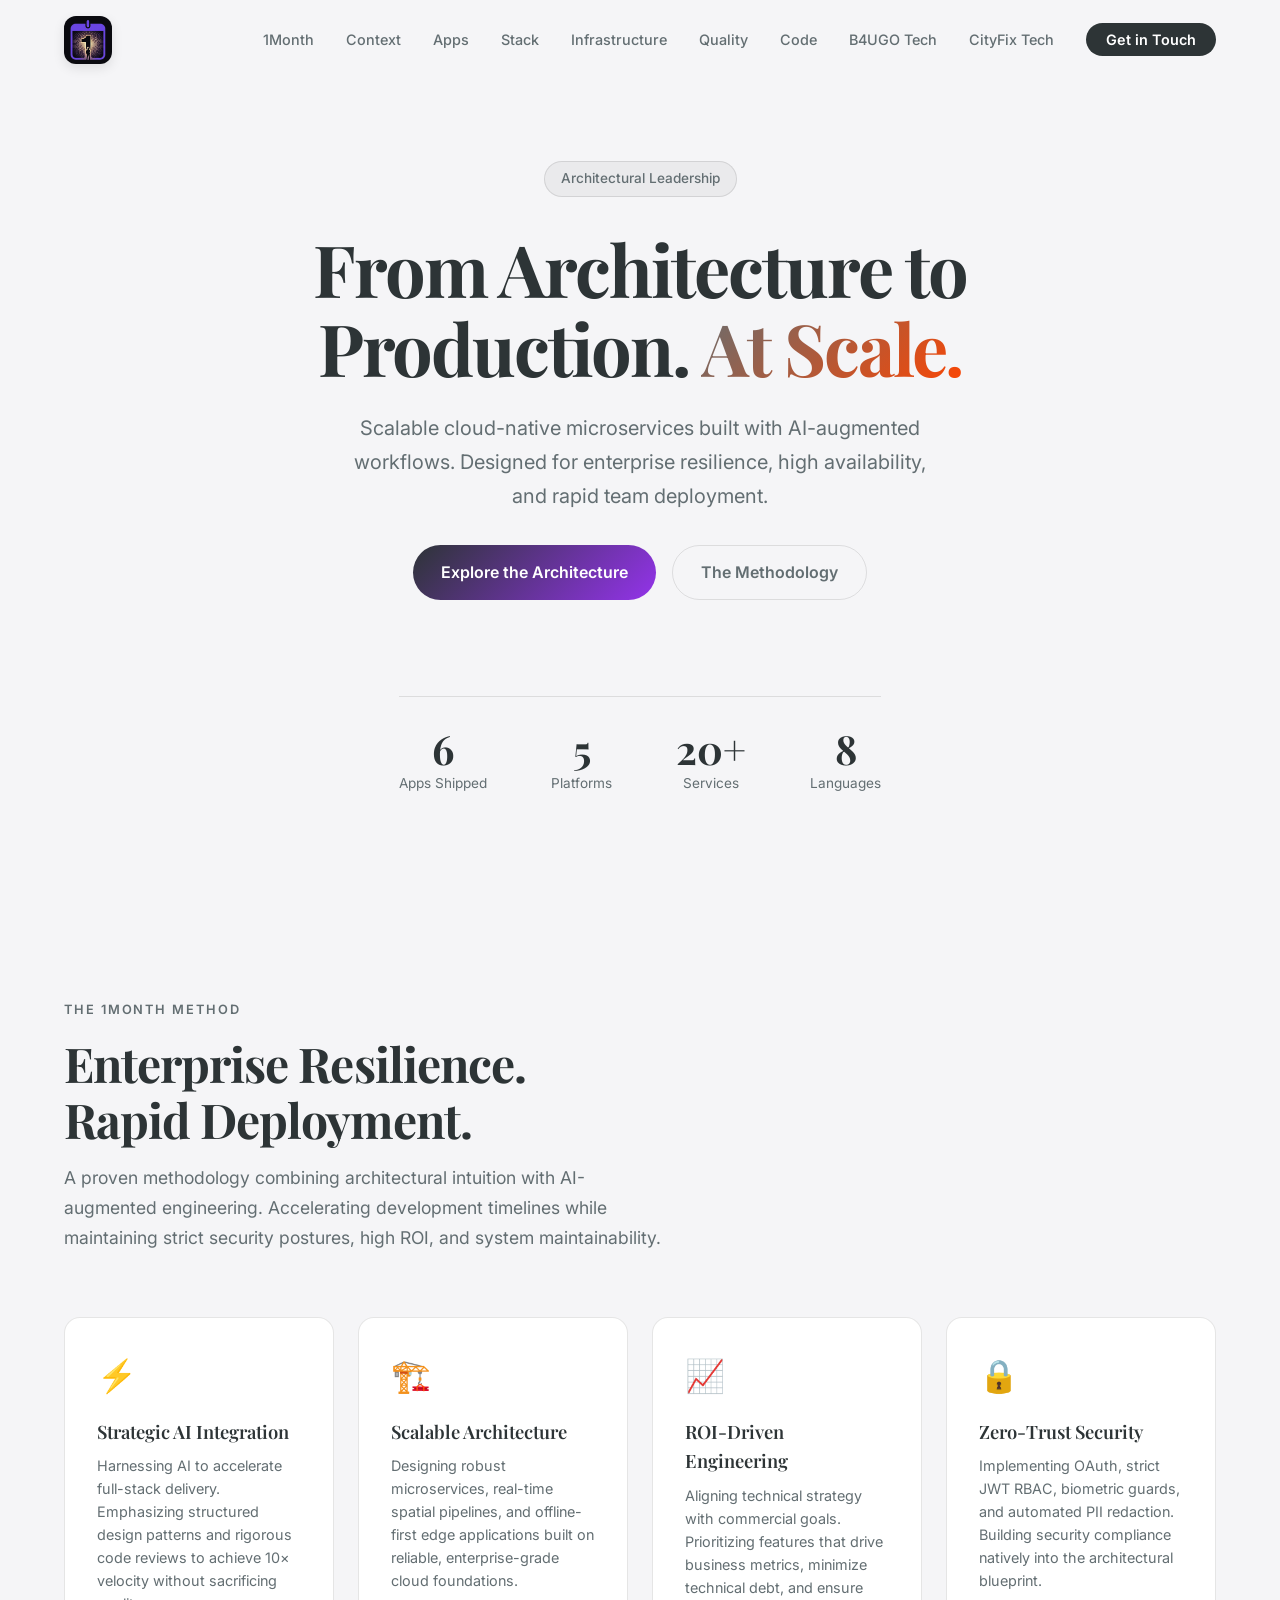
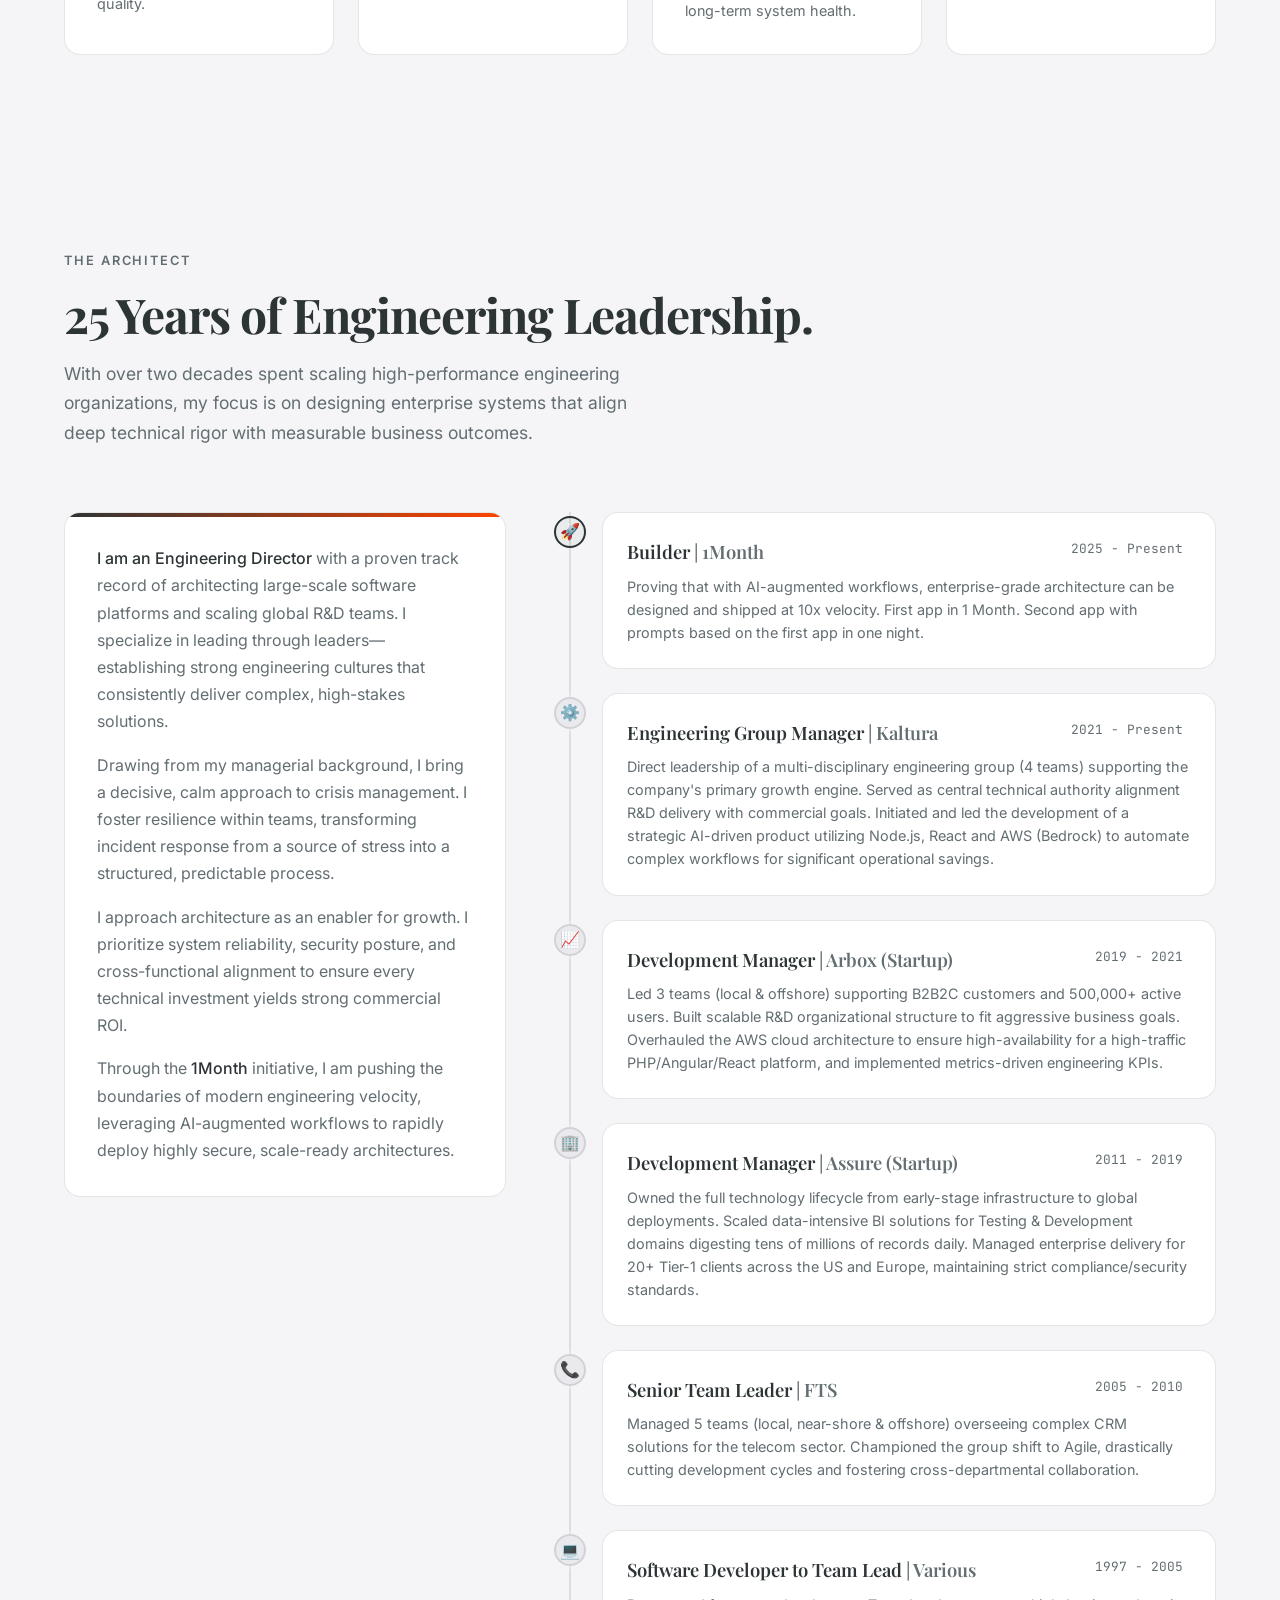
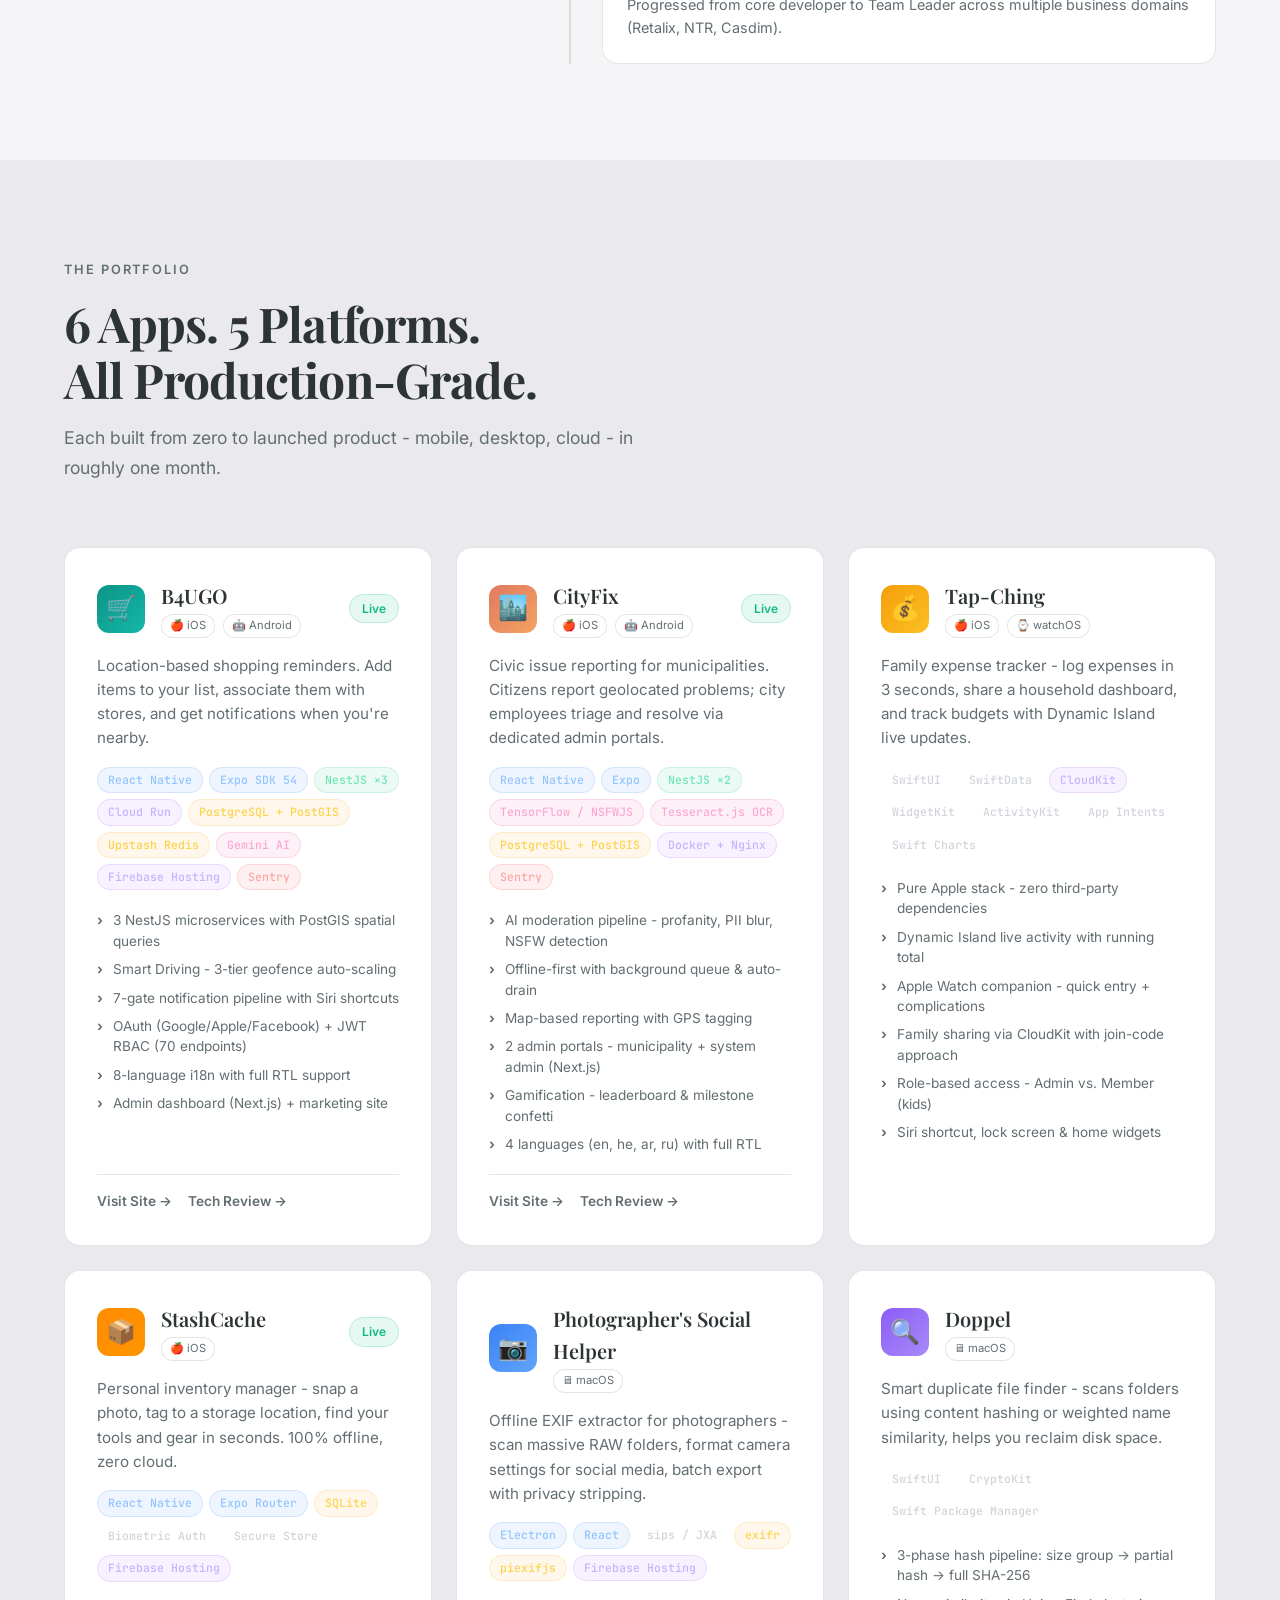
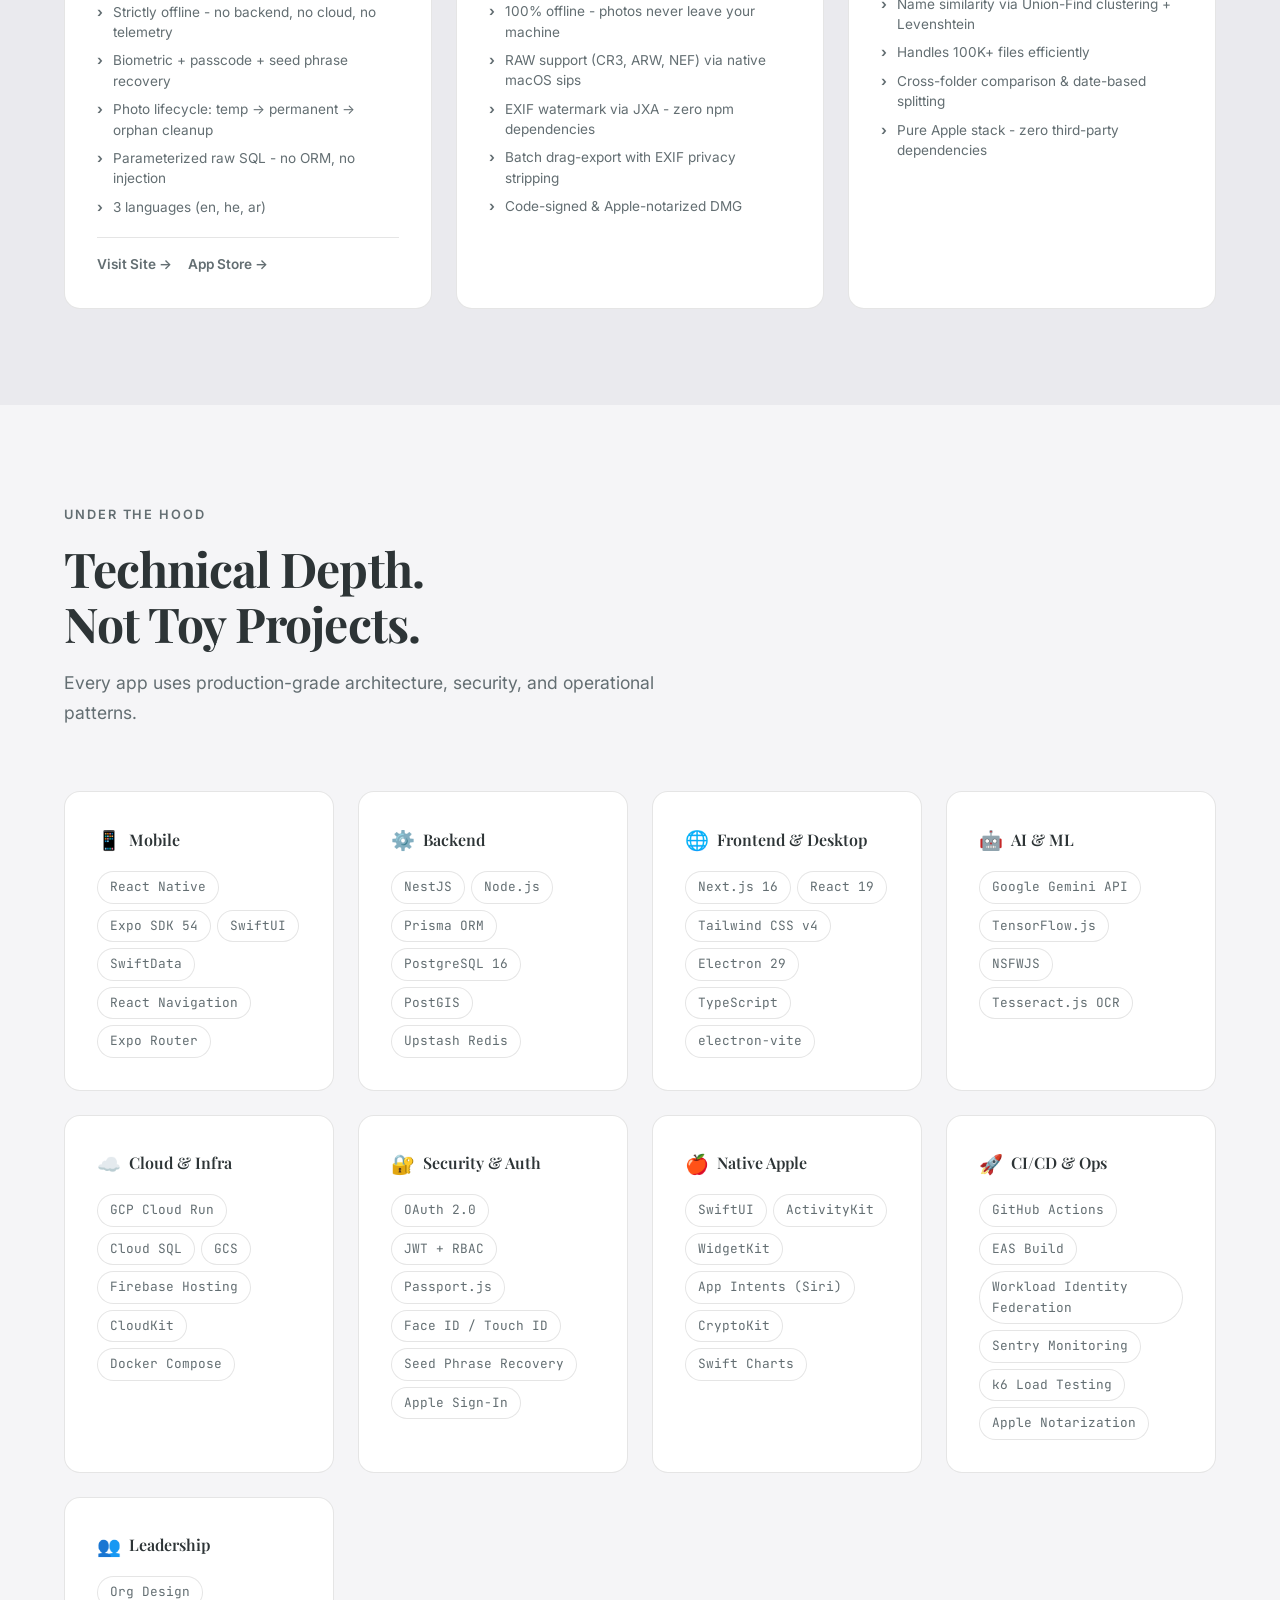
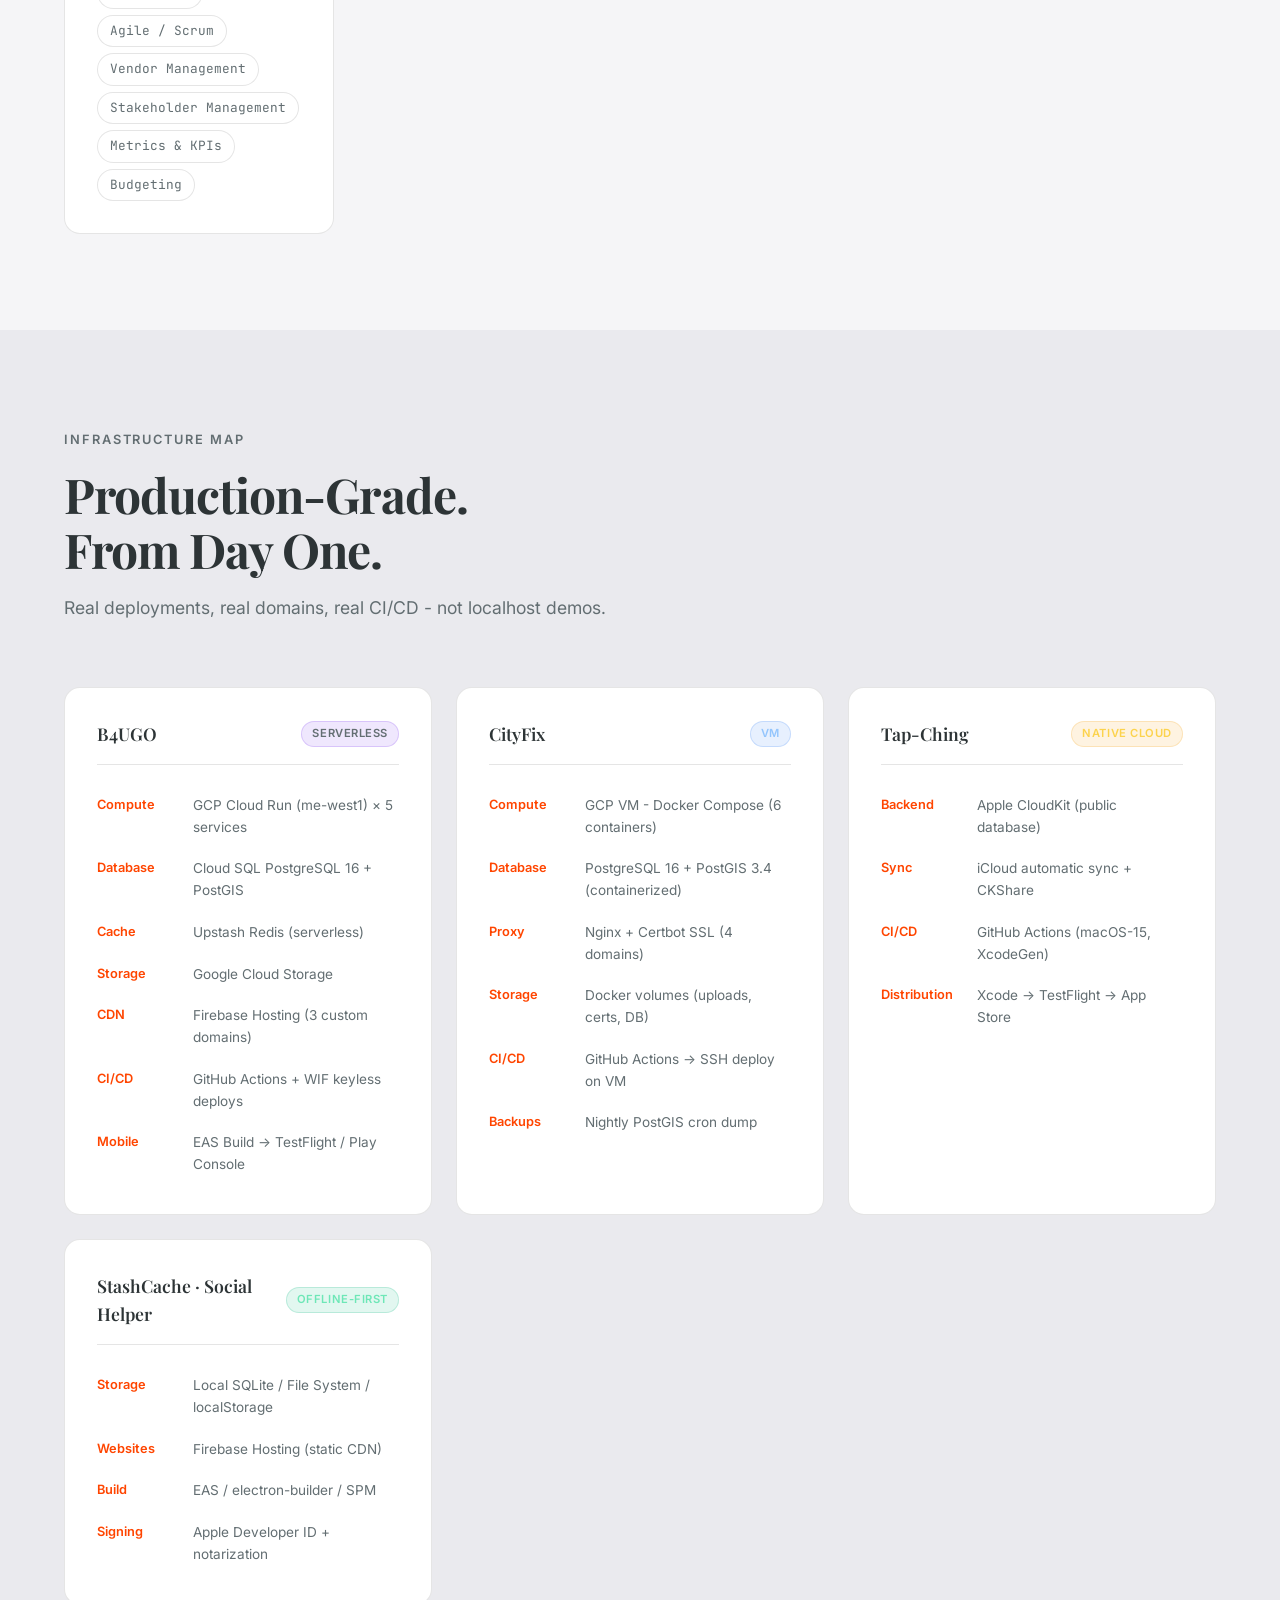
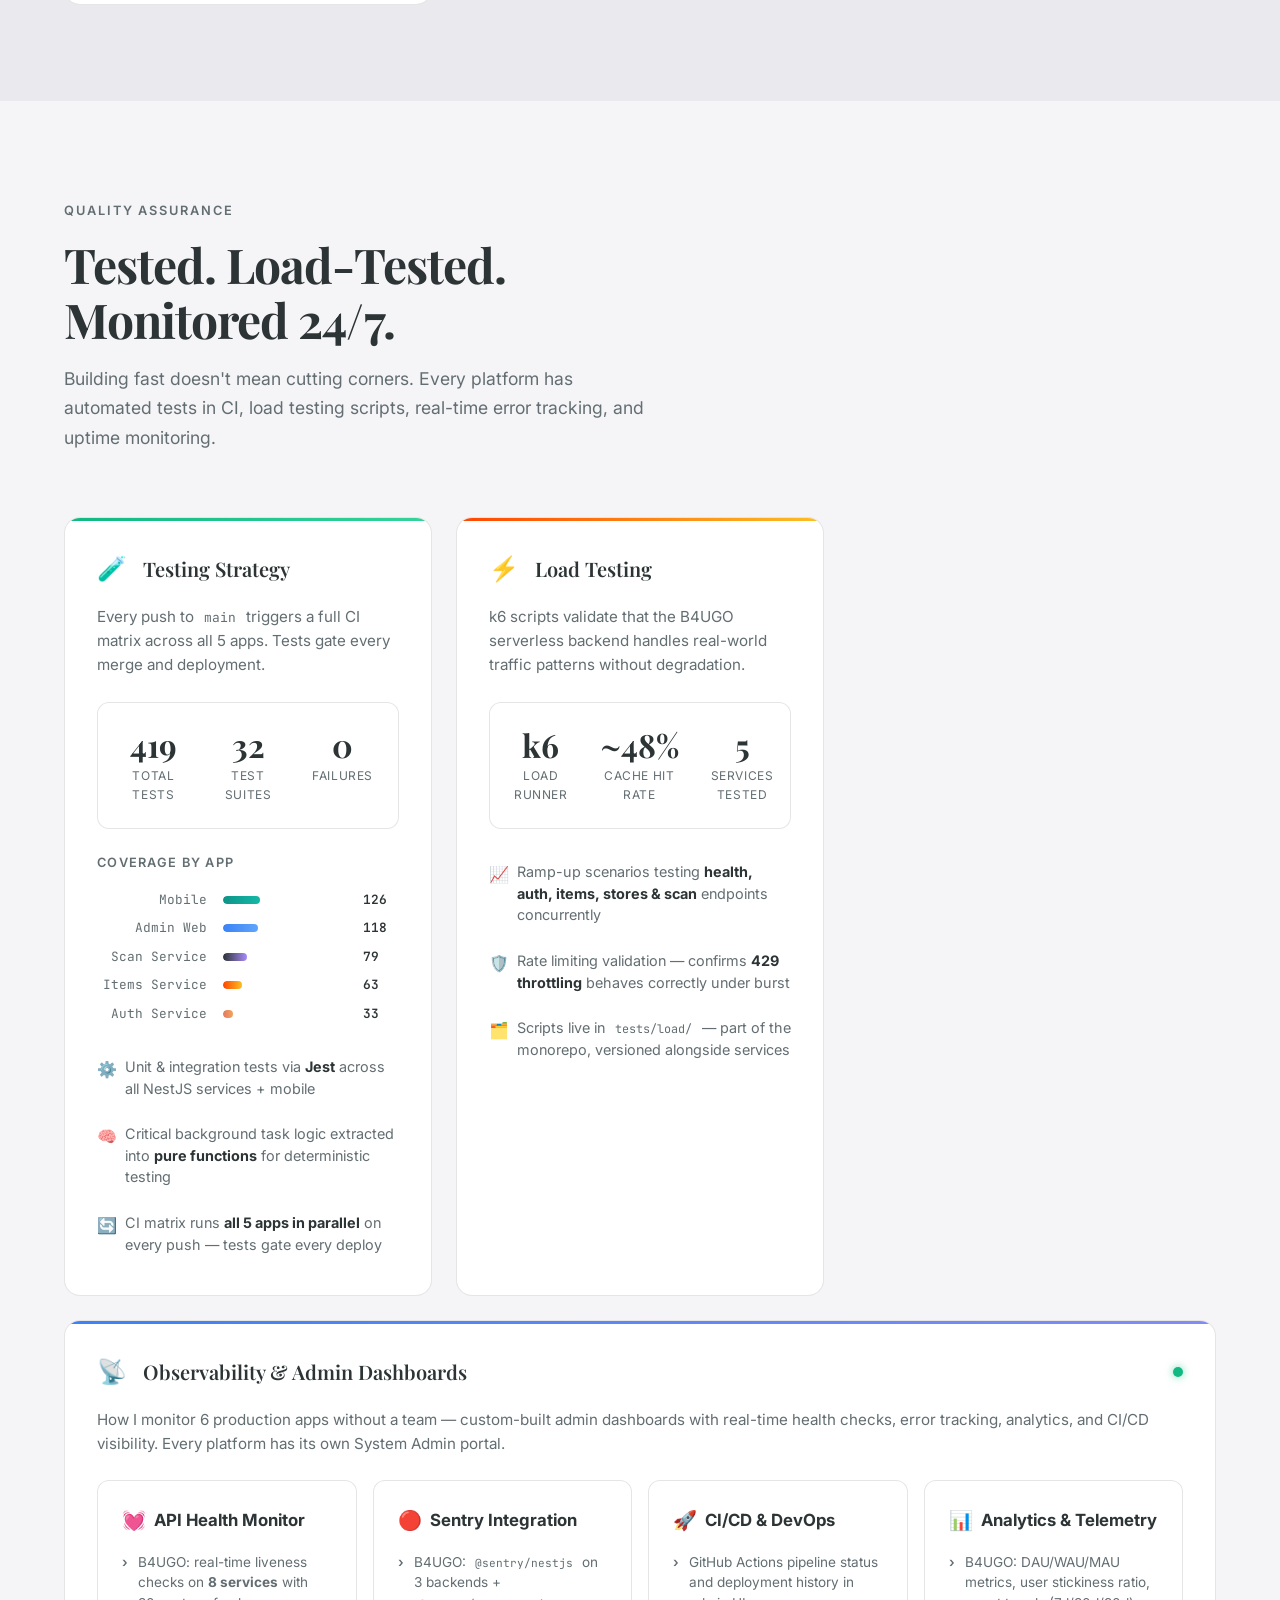
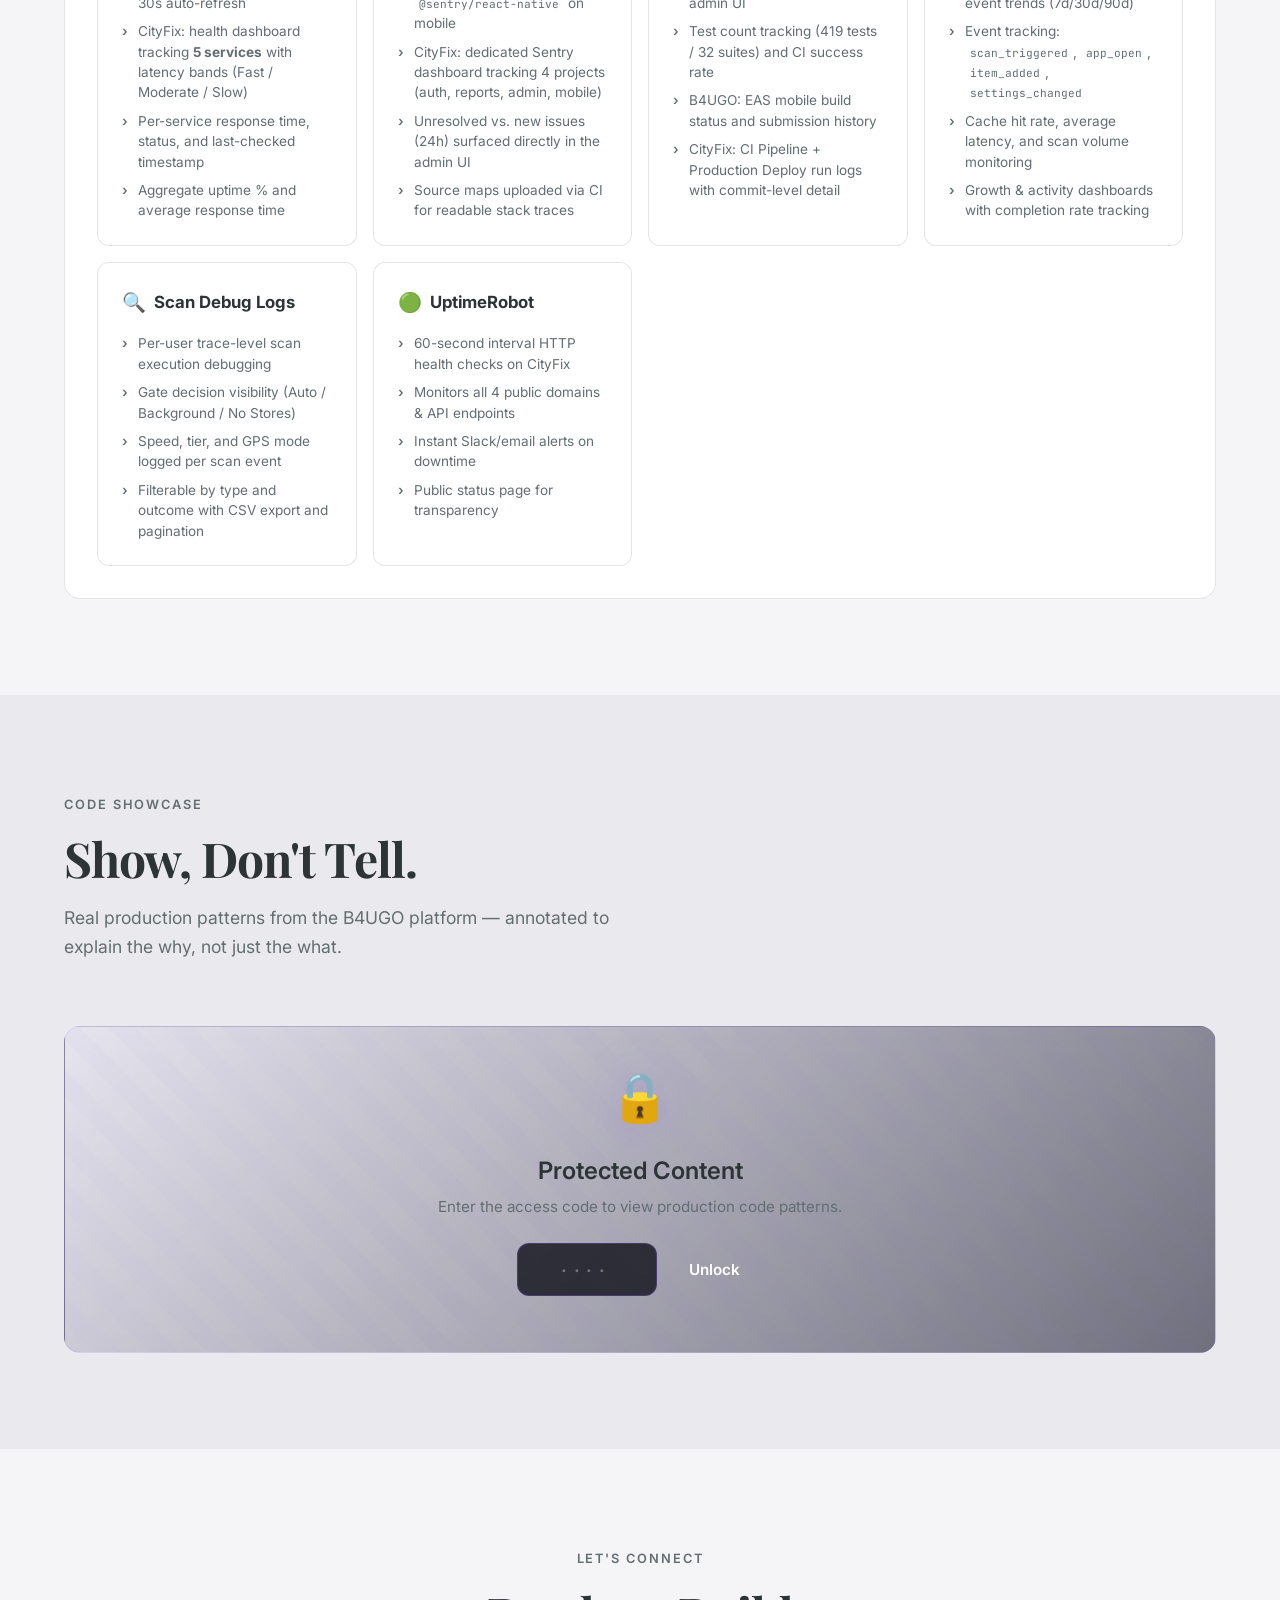
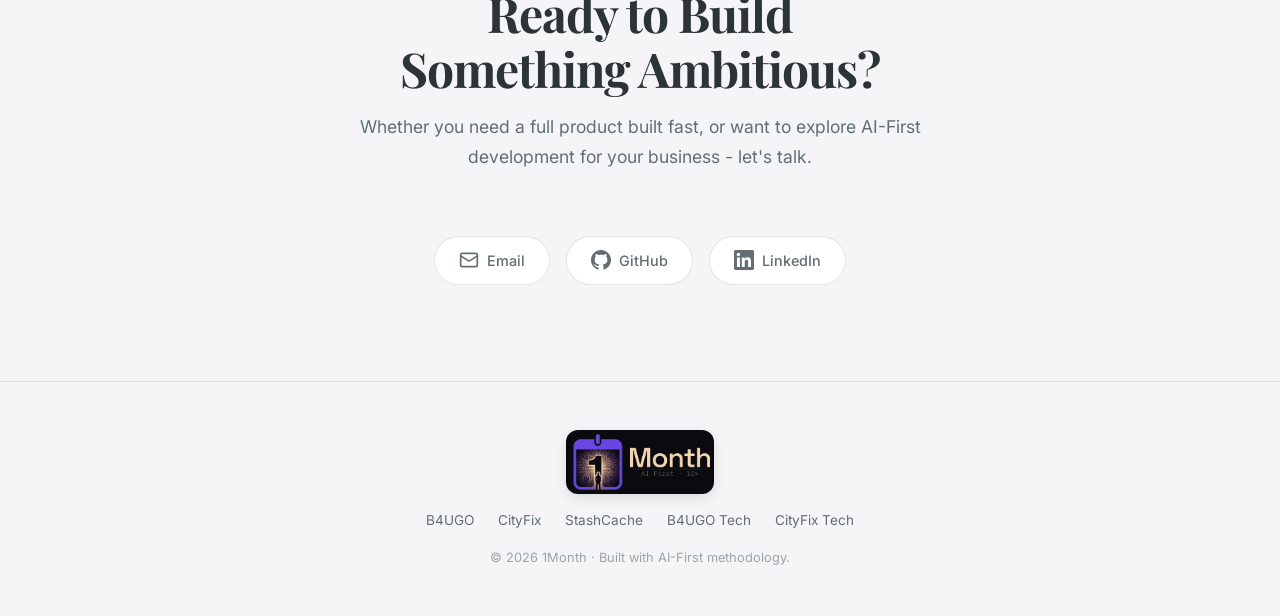
==== commit 276f8845: "chore: refine infrastructure text, remove doppel, fix badge wrapping, update timeline desc" ====
--- a/index.html
+++ b/index.html
@@ -174,7 +174,7 @@
                 <div class="timeline-date">2025 - Present</div>
               </div>
               <p class="timeline-desc">Proving that with AI-augmented workflows, enterprise-grade architecture can be
-                designed and shipped at 10x velocity. 6 production apps in 6 months.</p>
+                designed and shipped at 10x velocity. First app in 1 Month. Second app with prompts based on the first app in one night.</p>
             </div>
           </div>
 
@@ -726,7 +726,7 @@
         <!-- Offline apps -->
         <div class="infra-card reveal">
           <div class="infra-card-header">
-            <span class="infra-app-name">StashCache · SocialHelper · Doppel</span>
+            <span class="infra-app-name">StashCache · Social Helper</span>
             <span class="infra-badge infra-badge--offline">Offline-First</span>
           </div>
           <div class="infra-stack">
--- a/style.css
+++ b/style.css
@@ -911,6 +911,7 @@
   font-weight: 600;
   text-transform: uppercase;
   letter-spacing: 0.05em;
+  white-space: nowrap;
 }
 
 .infra-badge--serverless {
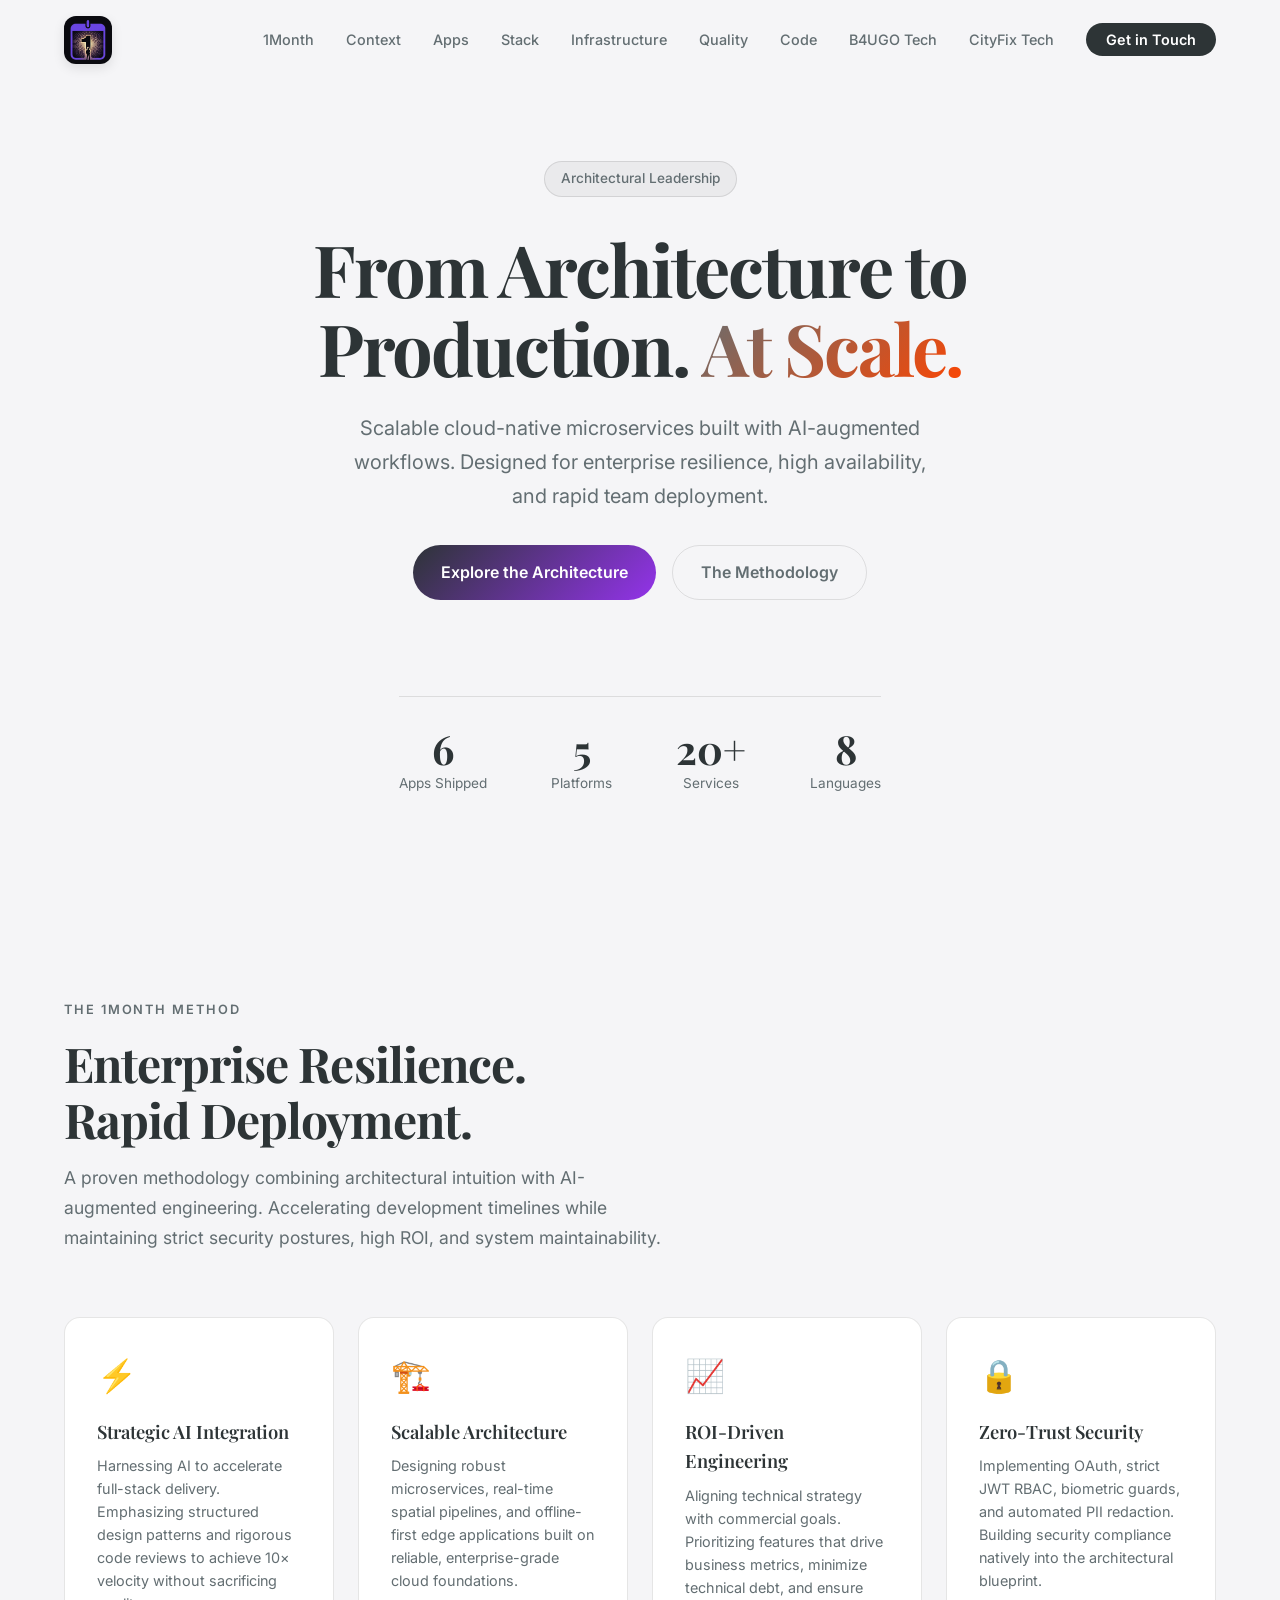
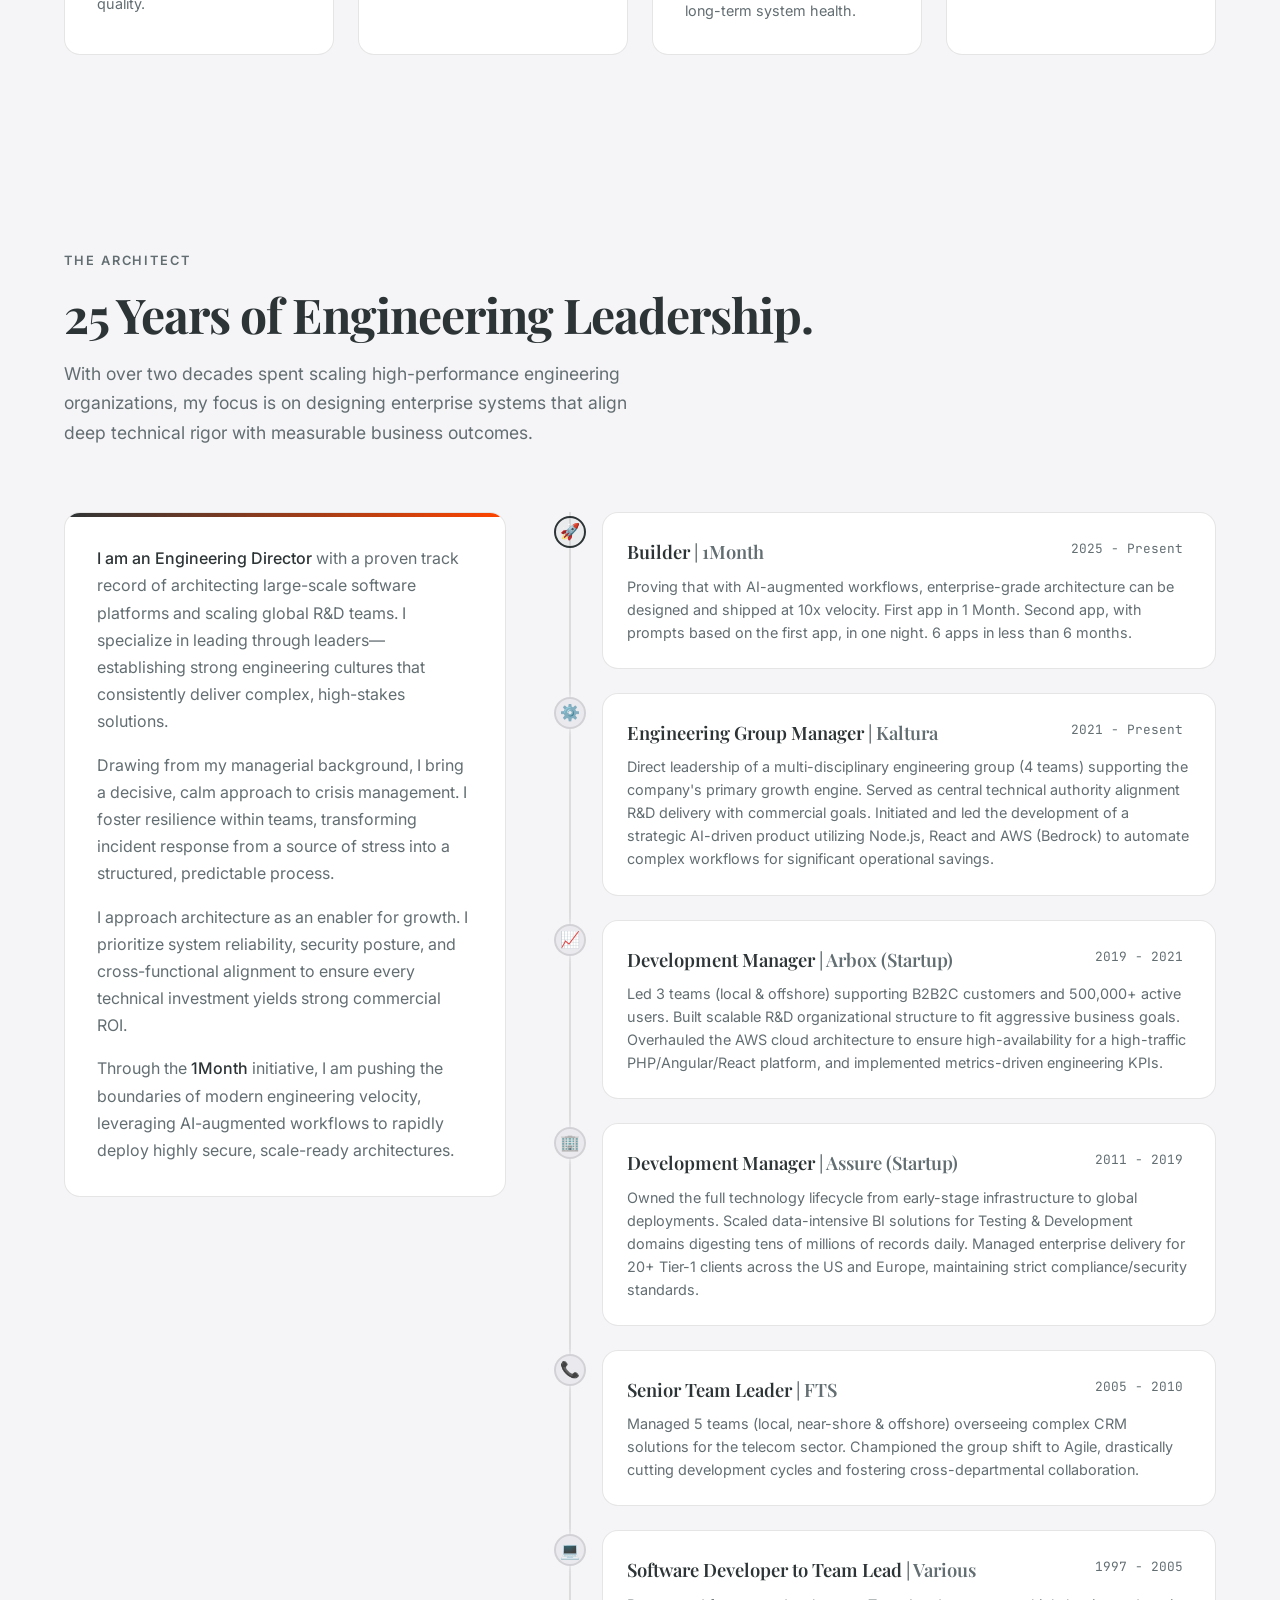
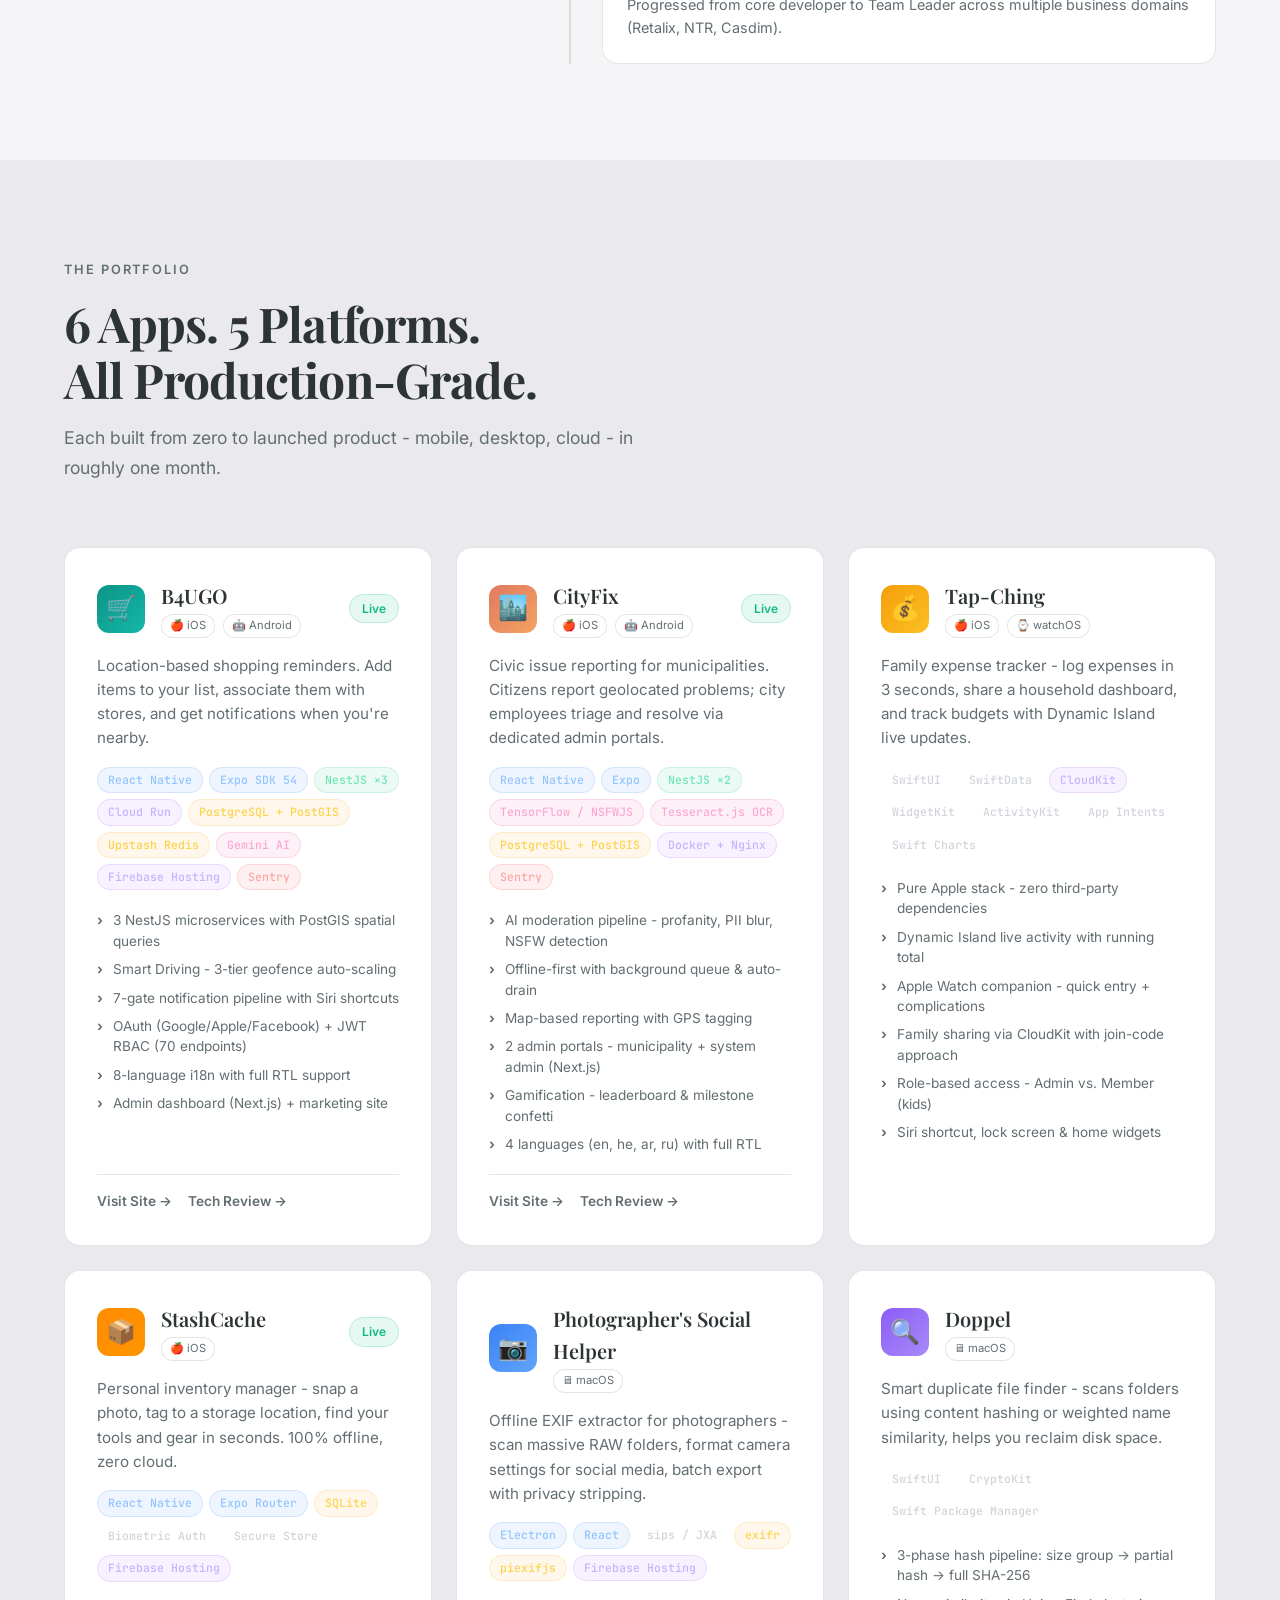
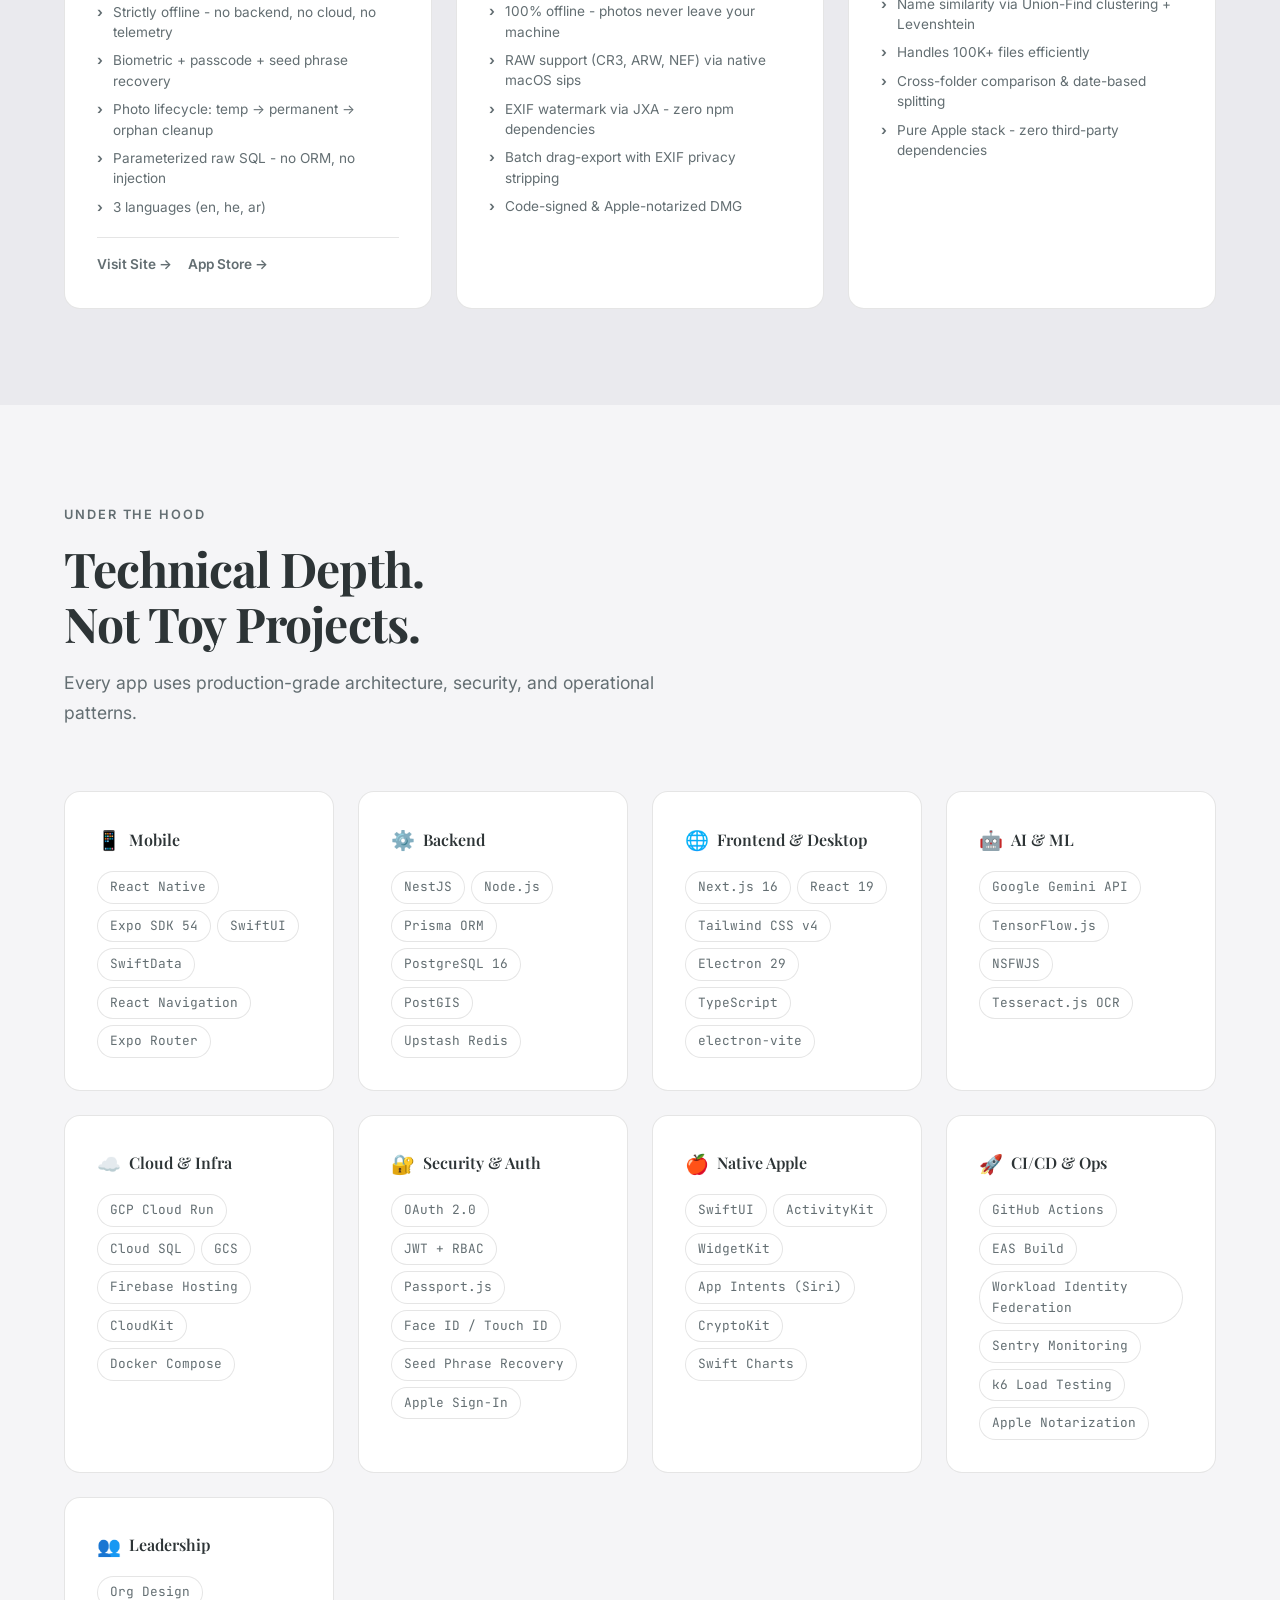
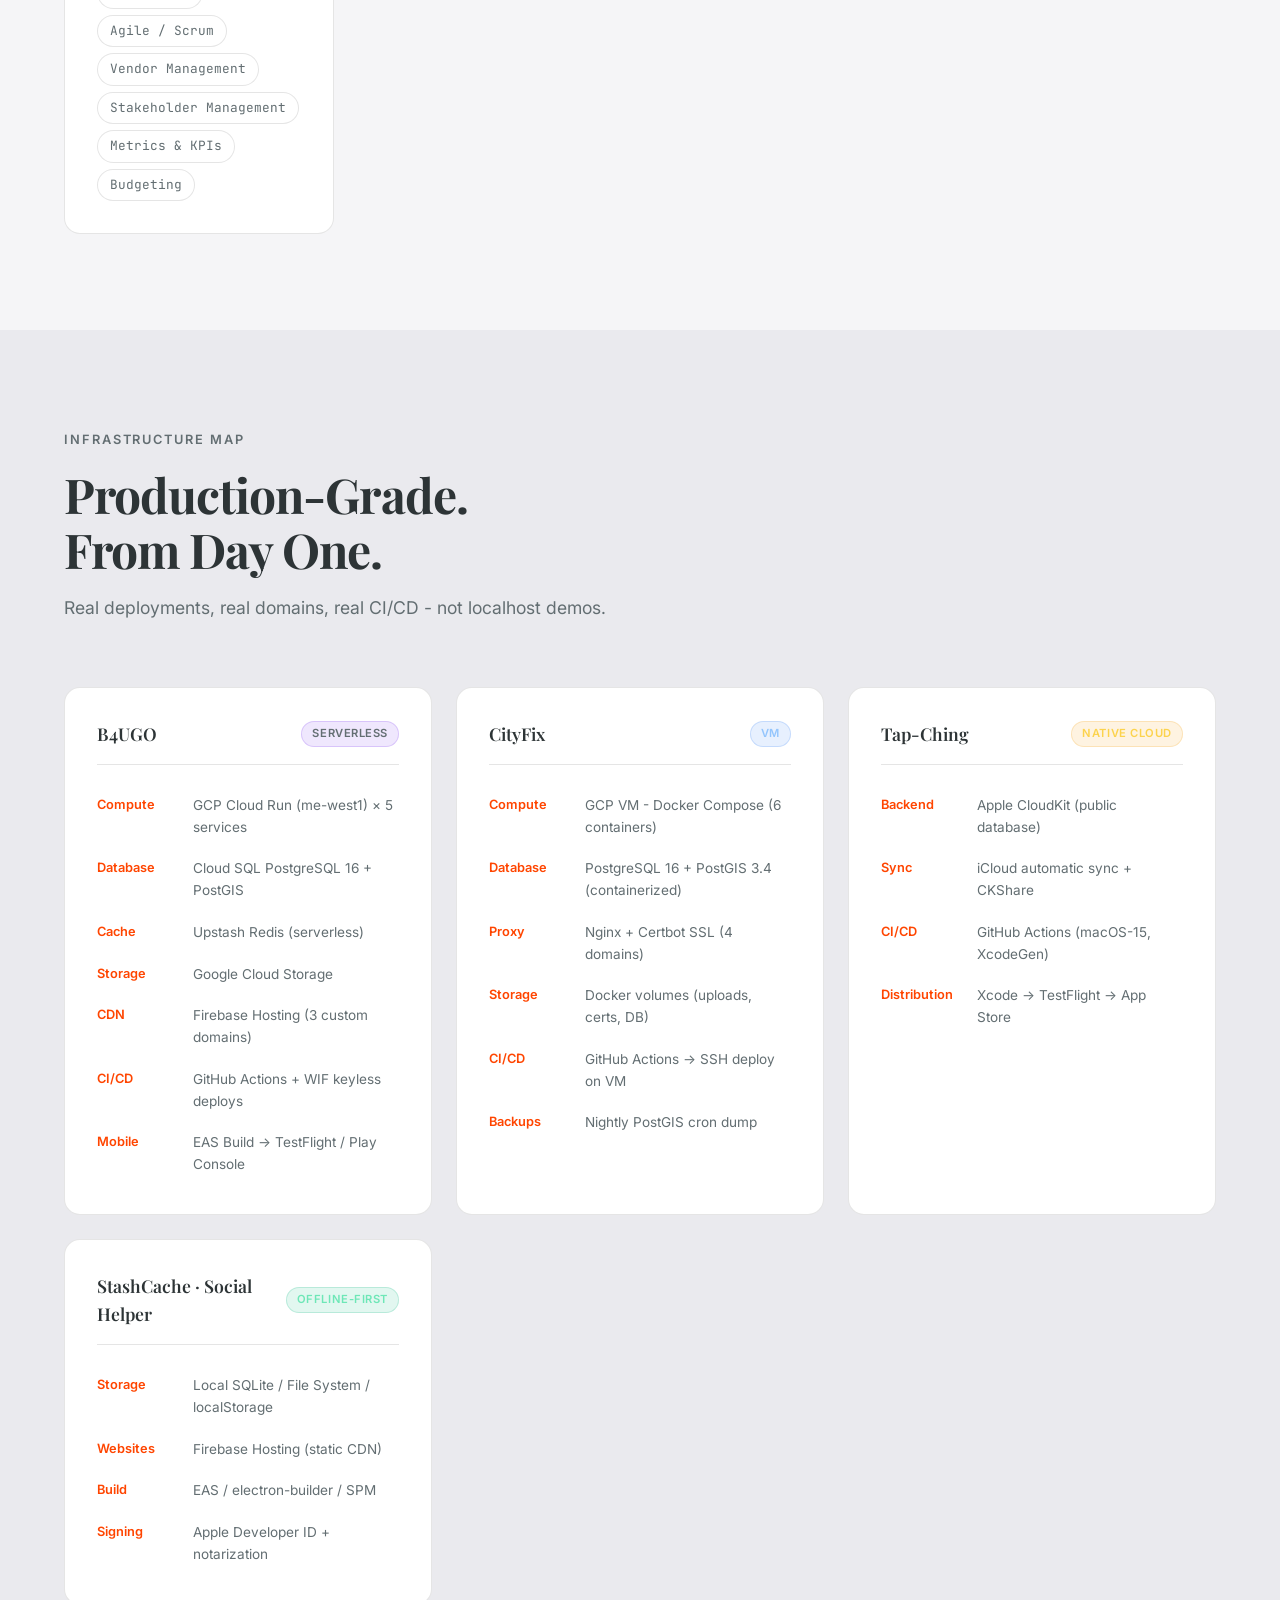
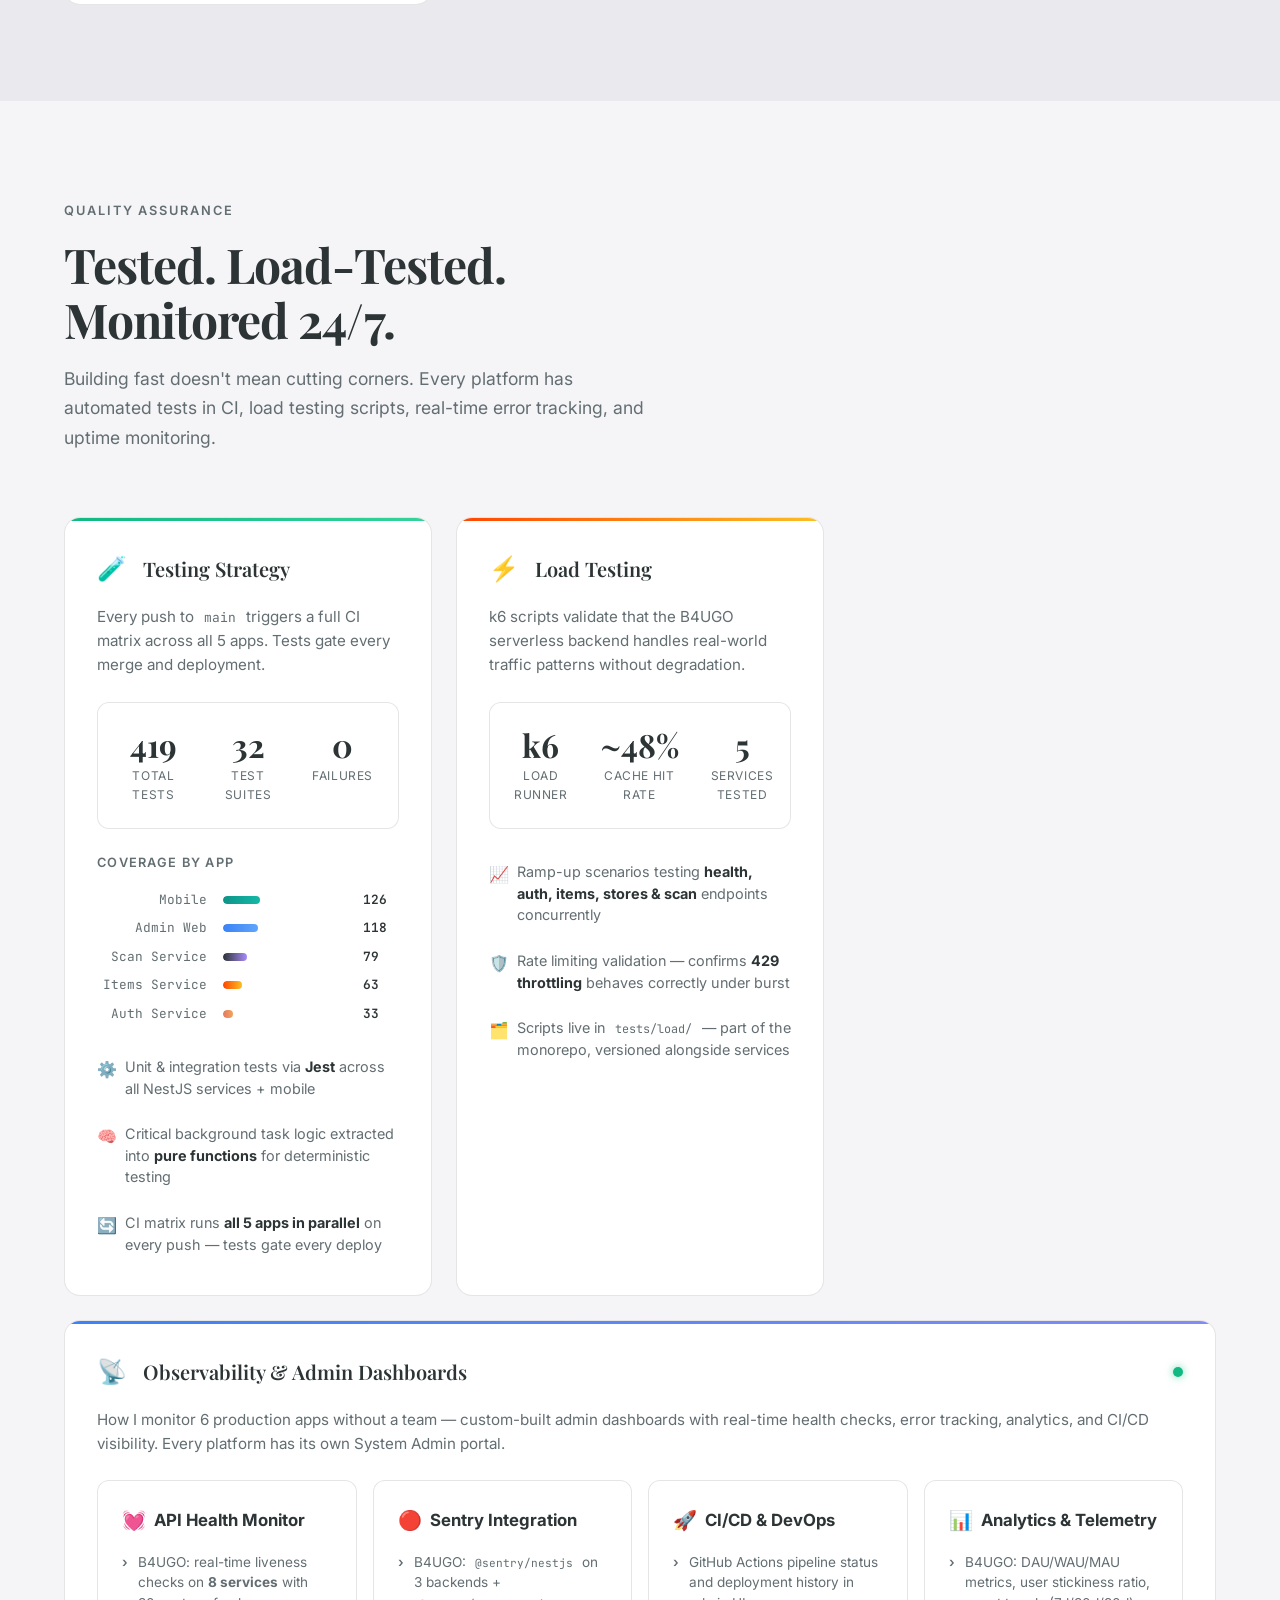
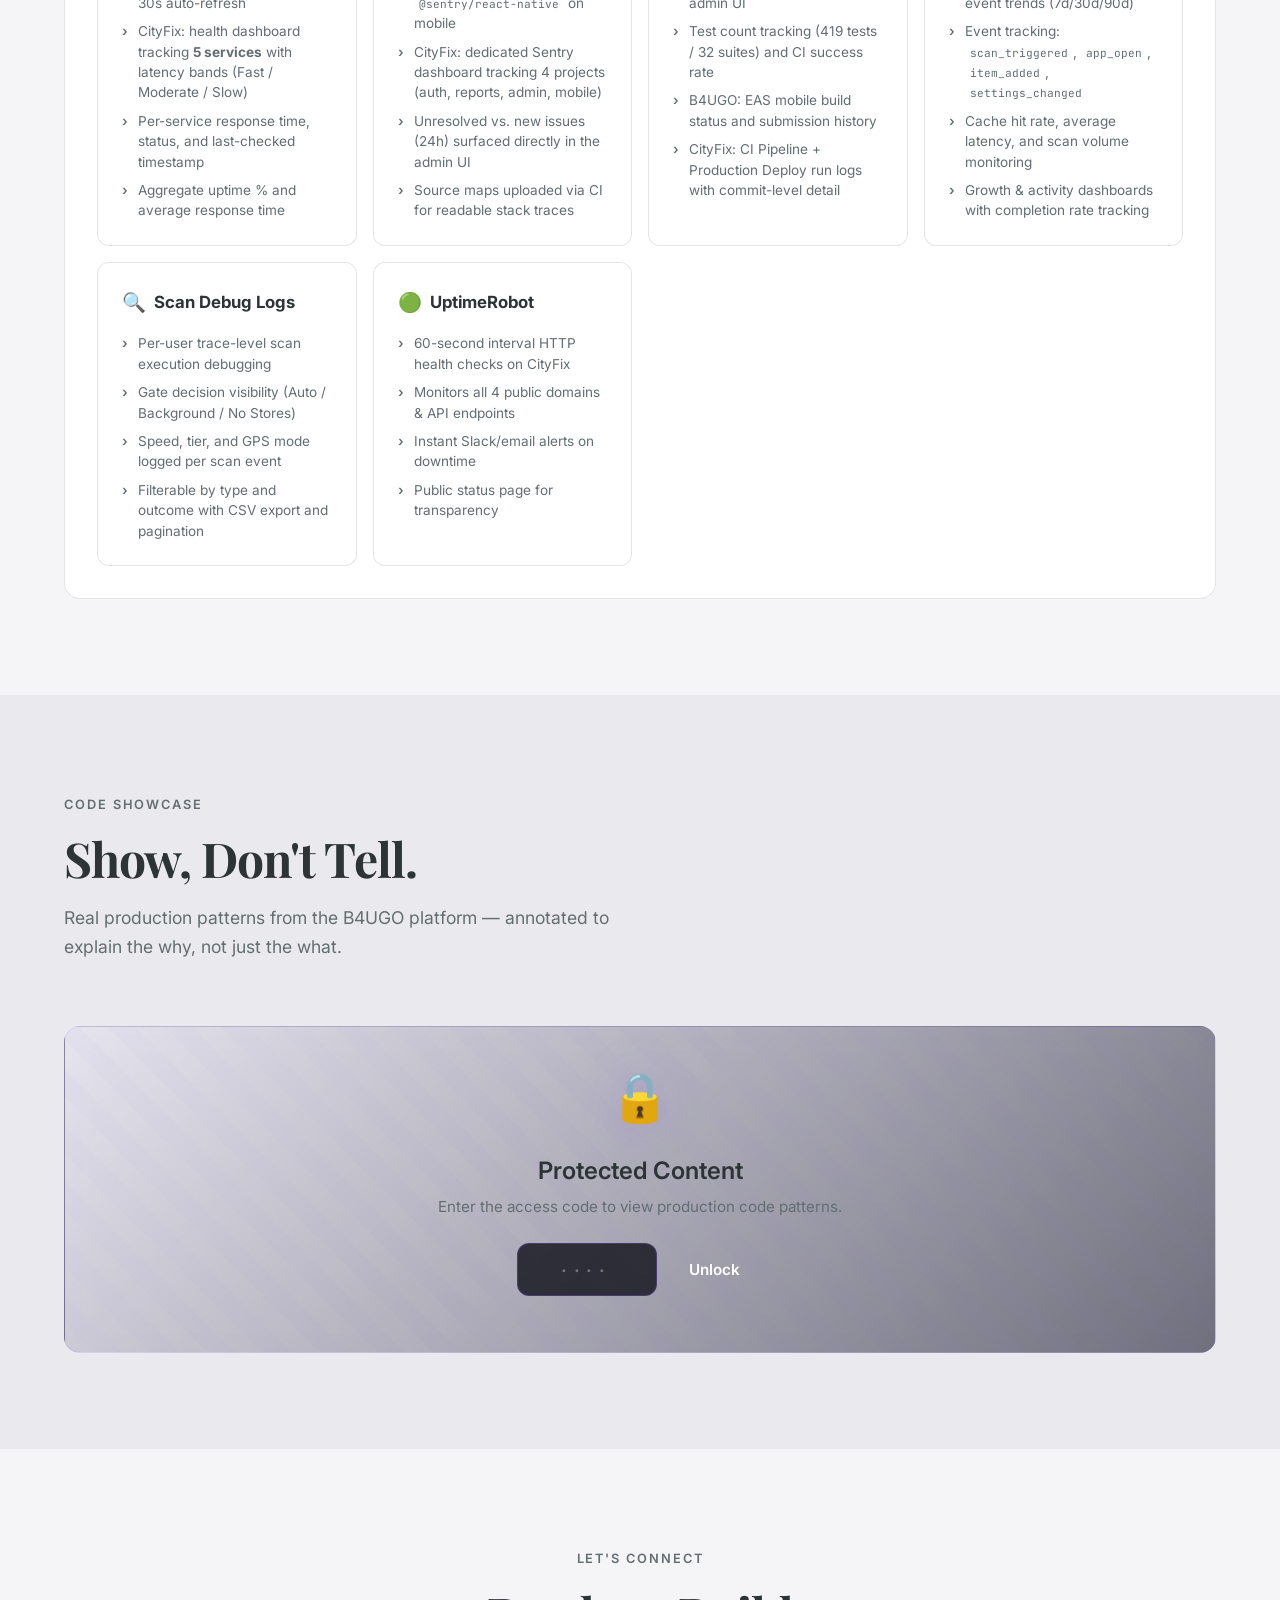
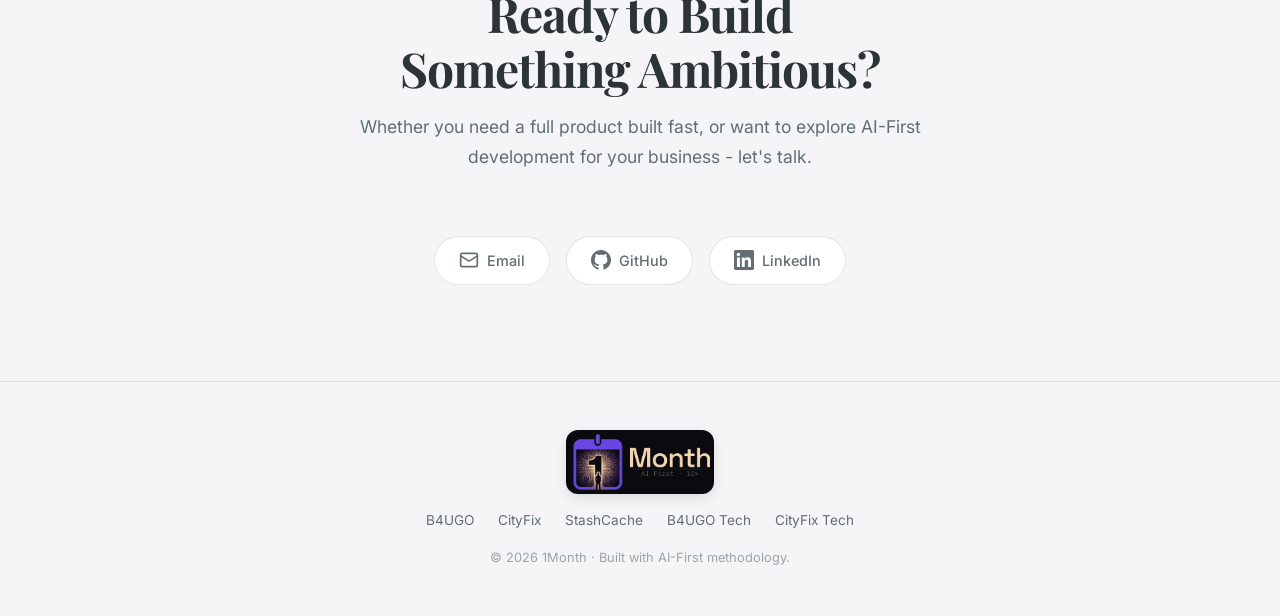
==== commit 6403768b: "chore: refine 1Month timeline description text formatting" ====
--- a/index.html
+++ b/index.html
@@ -174,7 +174,9 @@
                 <div class="timeline-date">2025 - Present</div>
               </div>
               <p class="timeline-desc">Proving that with AI-augmented workflows, enterprise-grade architecture can be
-                designed and shipped at 10x velocity. First app in 1 Month. Second app with prompts based on the first app in one night.</p>
+                designed and shipped at 10x velocity. 
+                First app in 1 Month. Second app, with prompts based on the first app, in one night. 
+                6 apps in less than 6 months.</p>
             </div>
           </div>
 
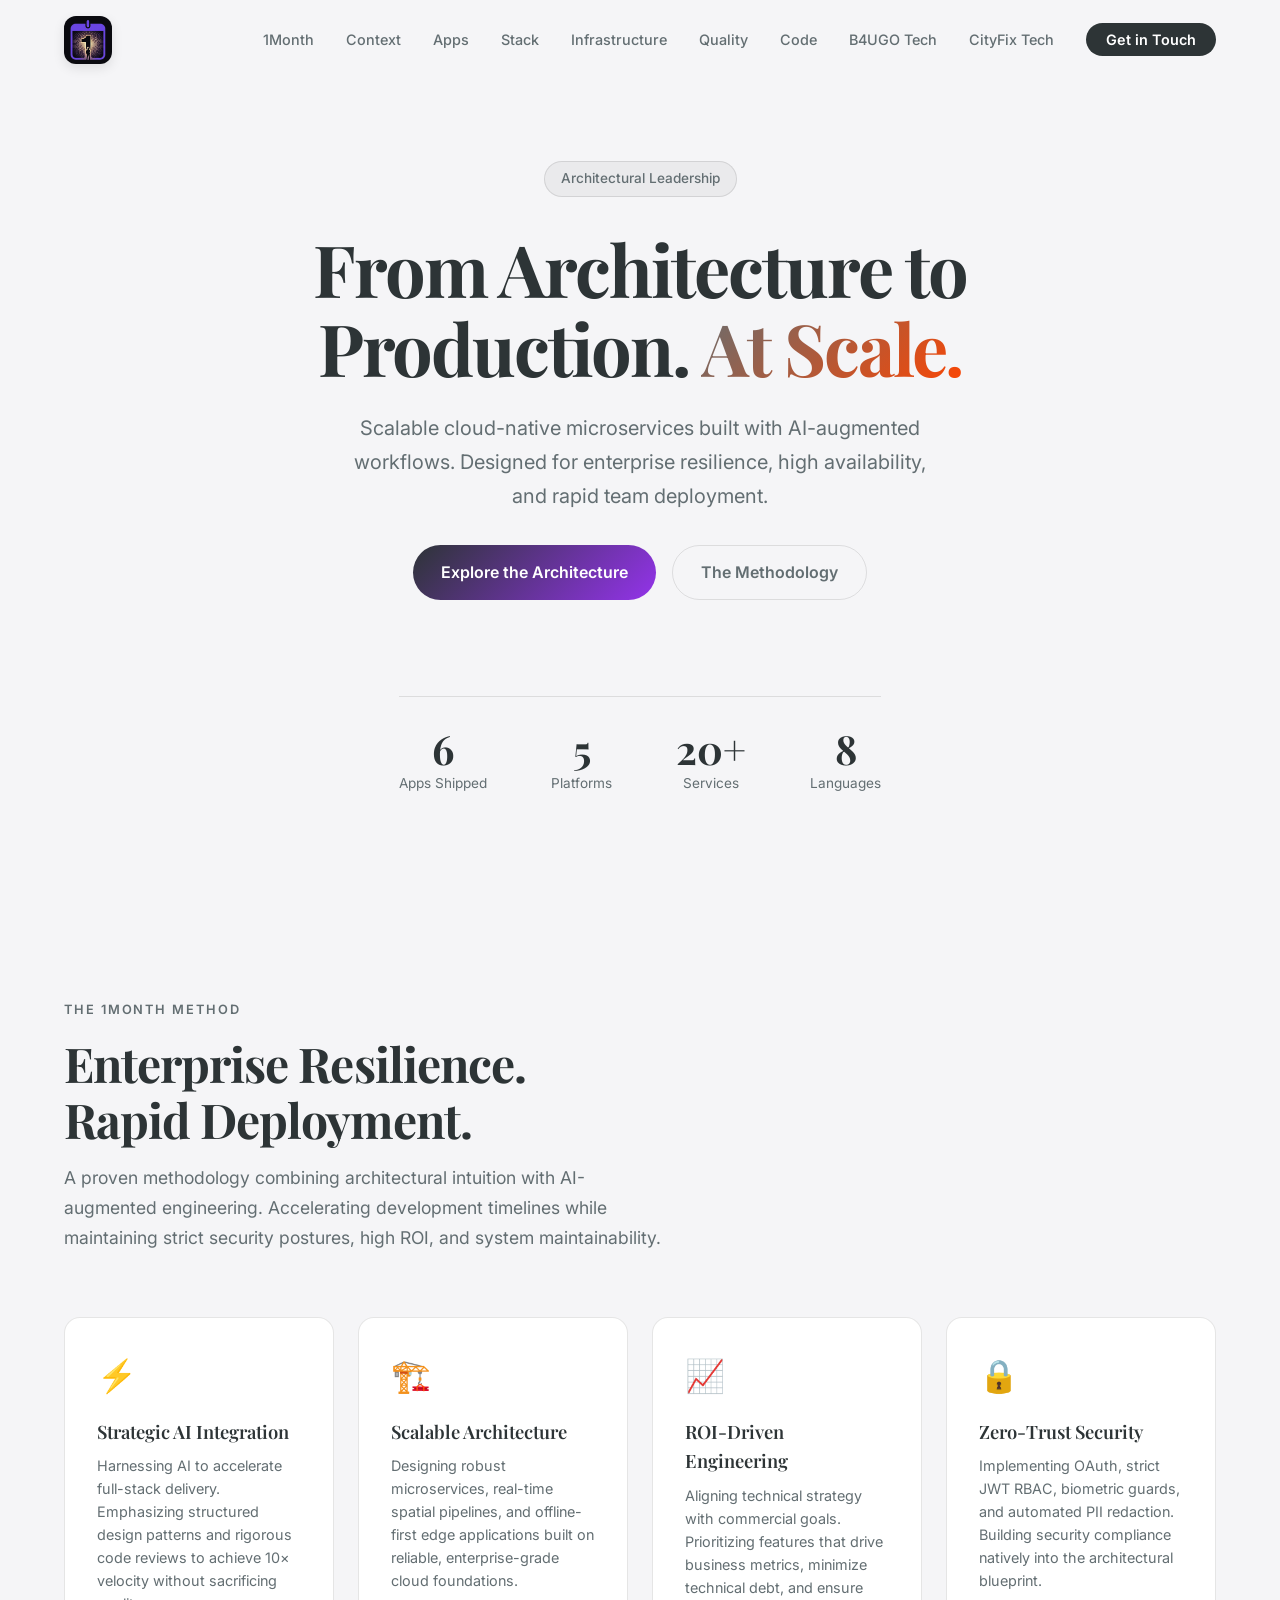
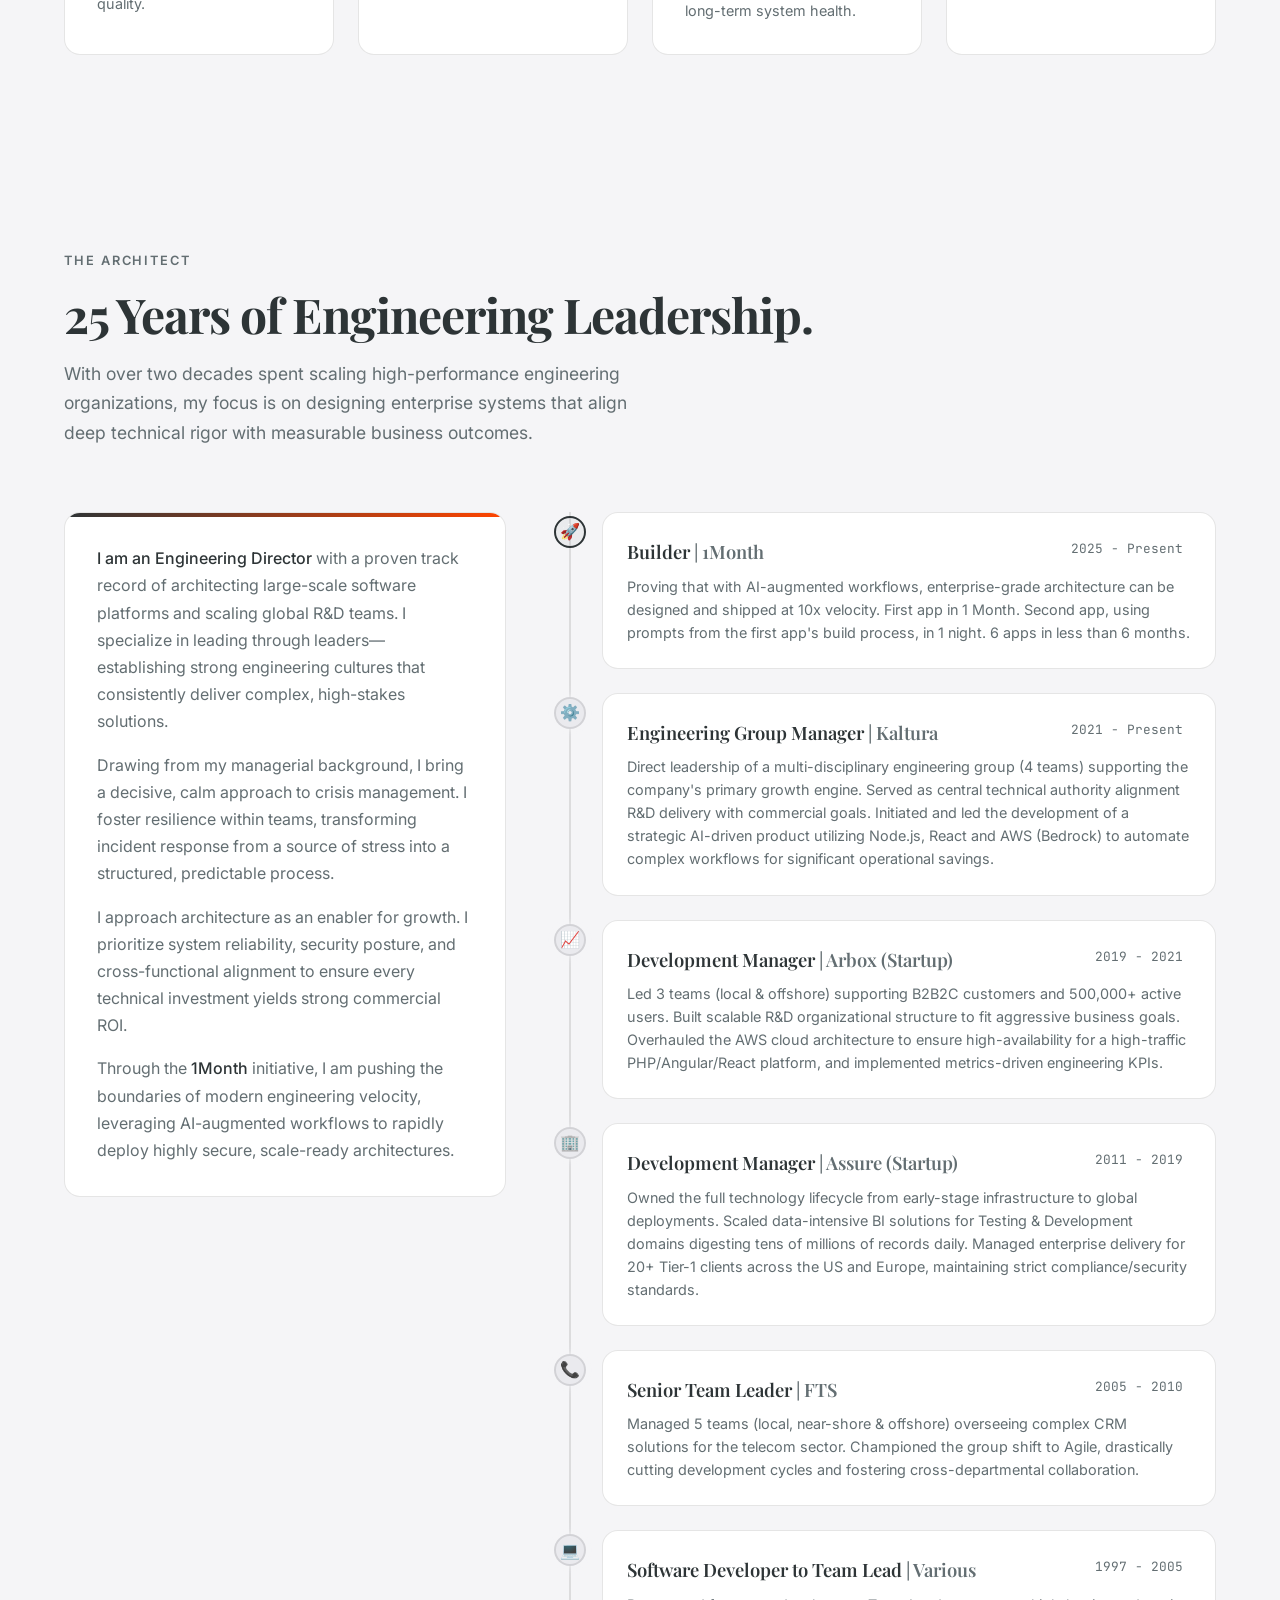
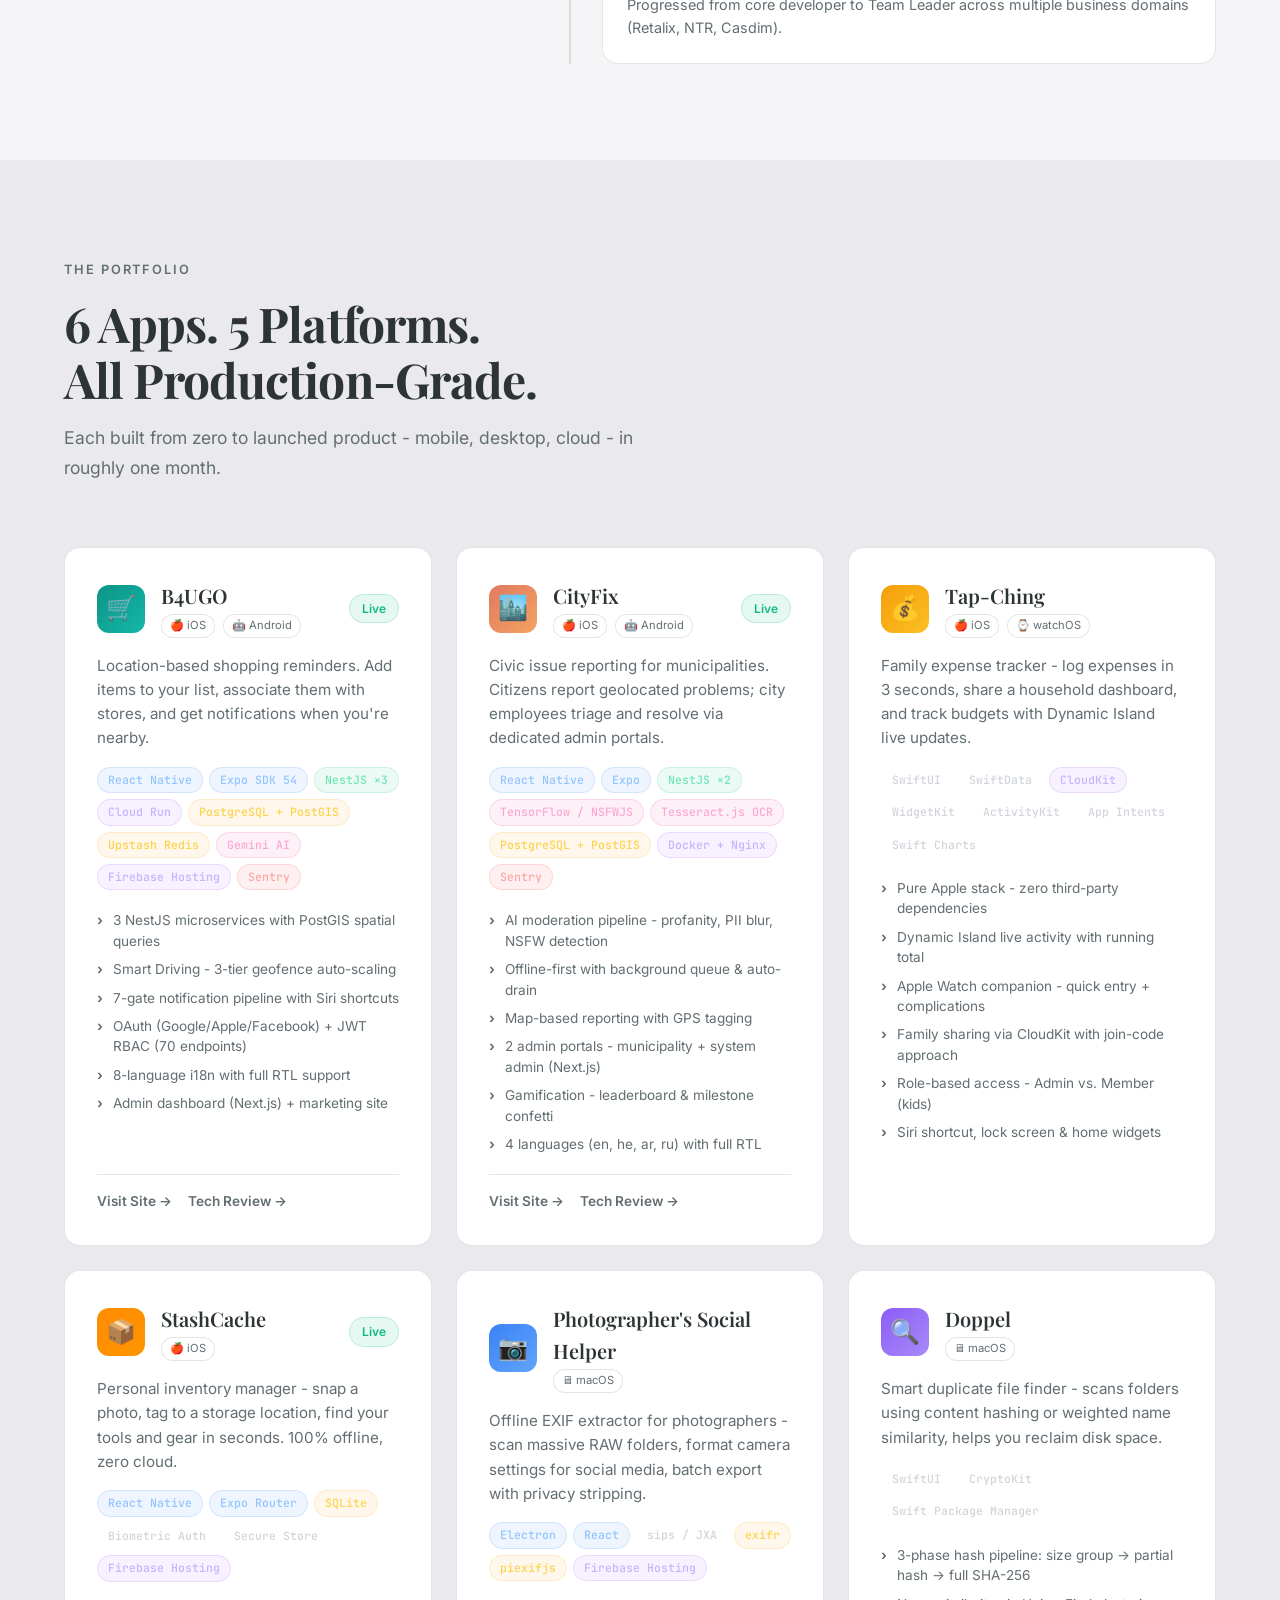
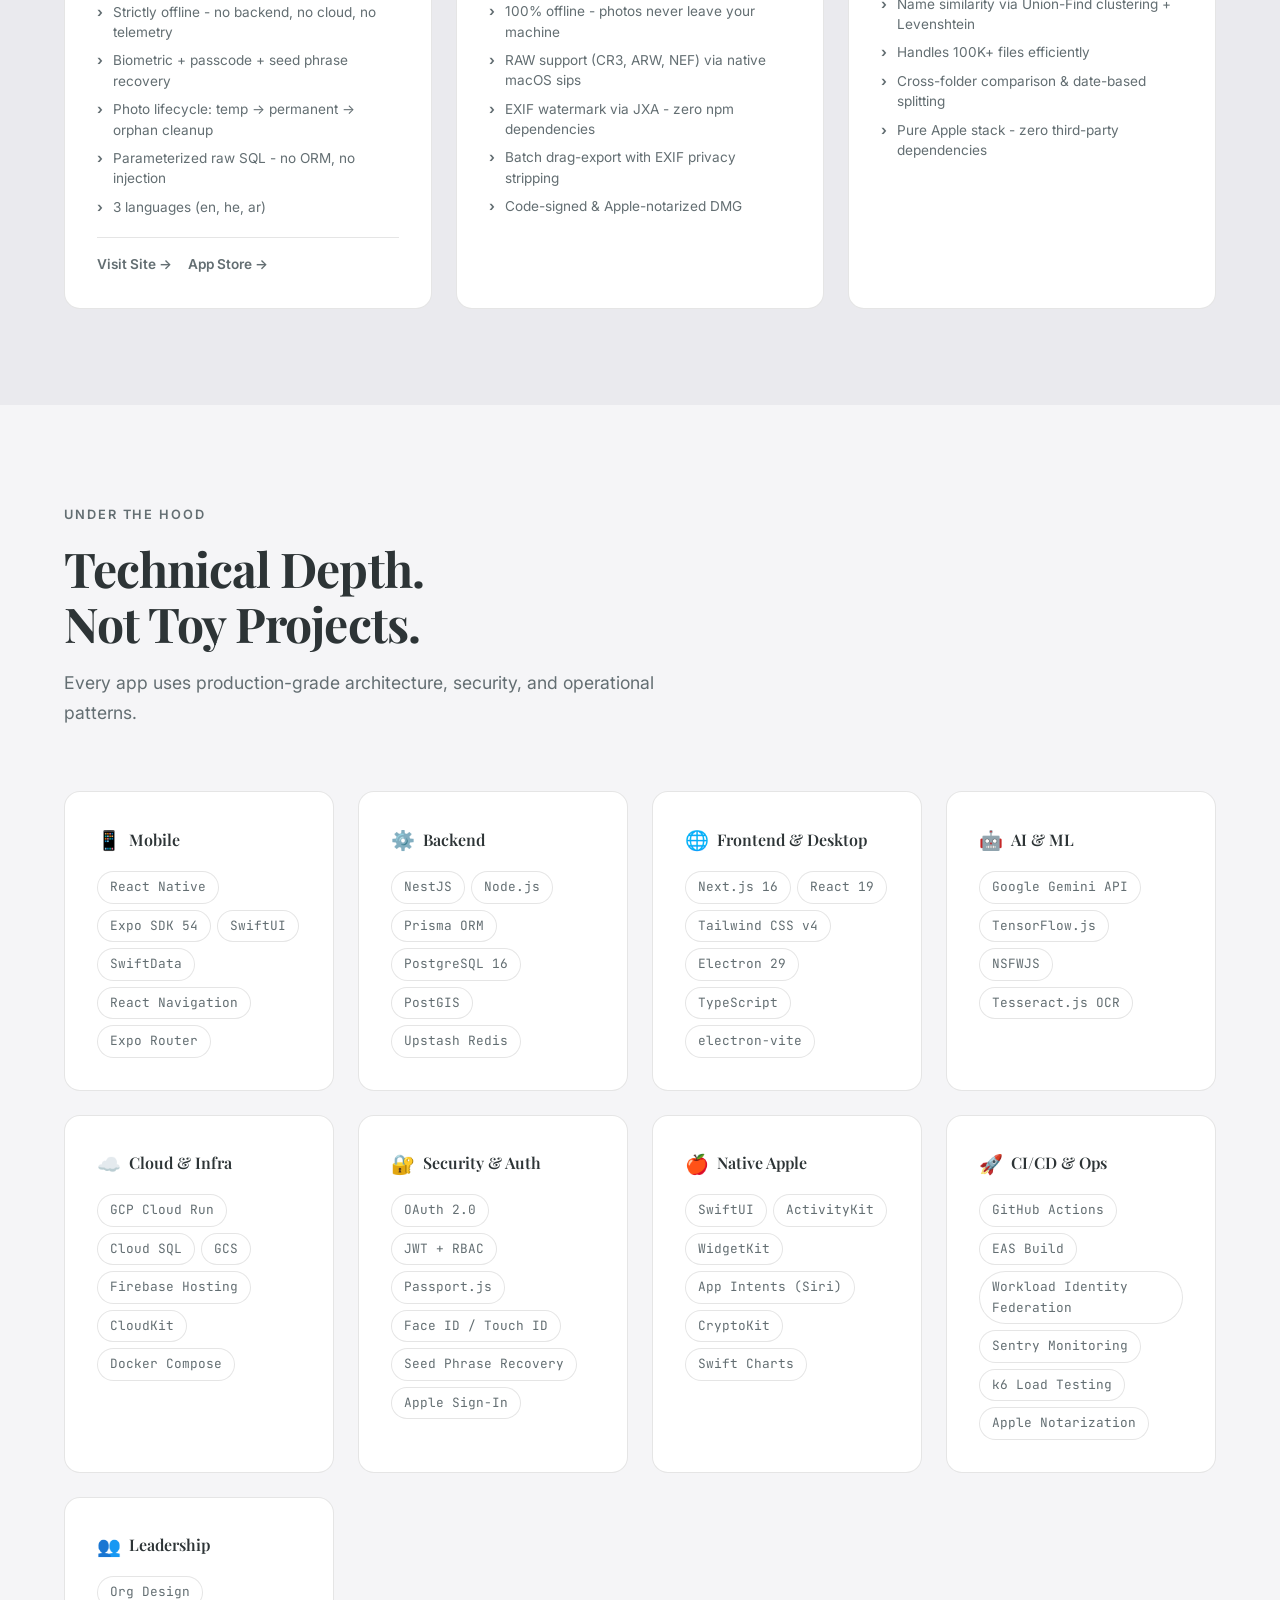
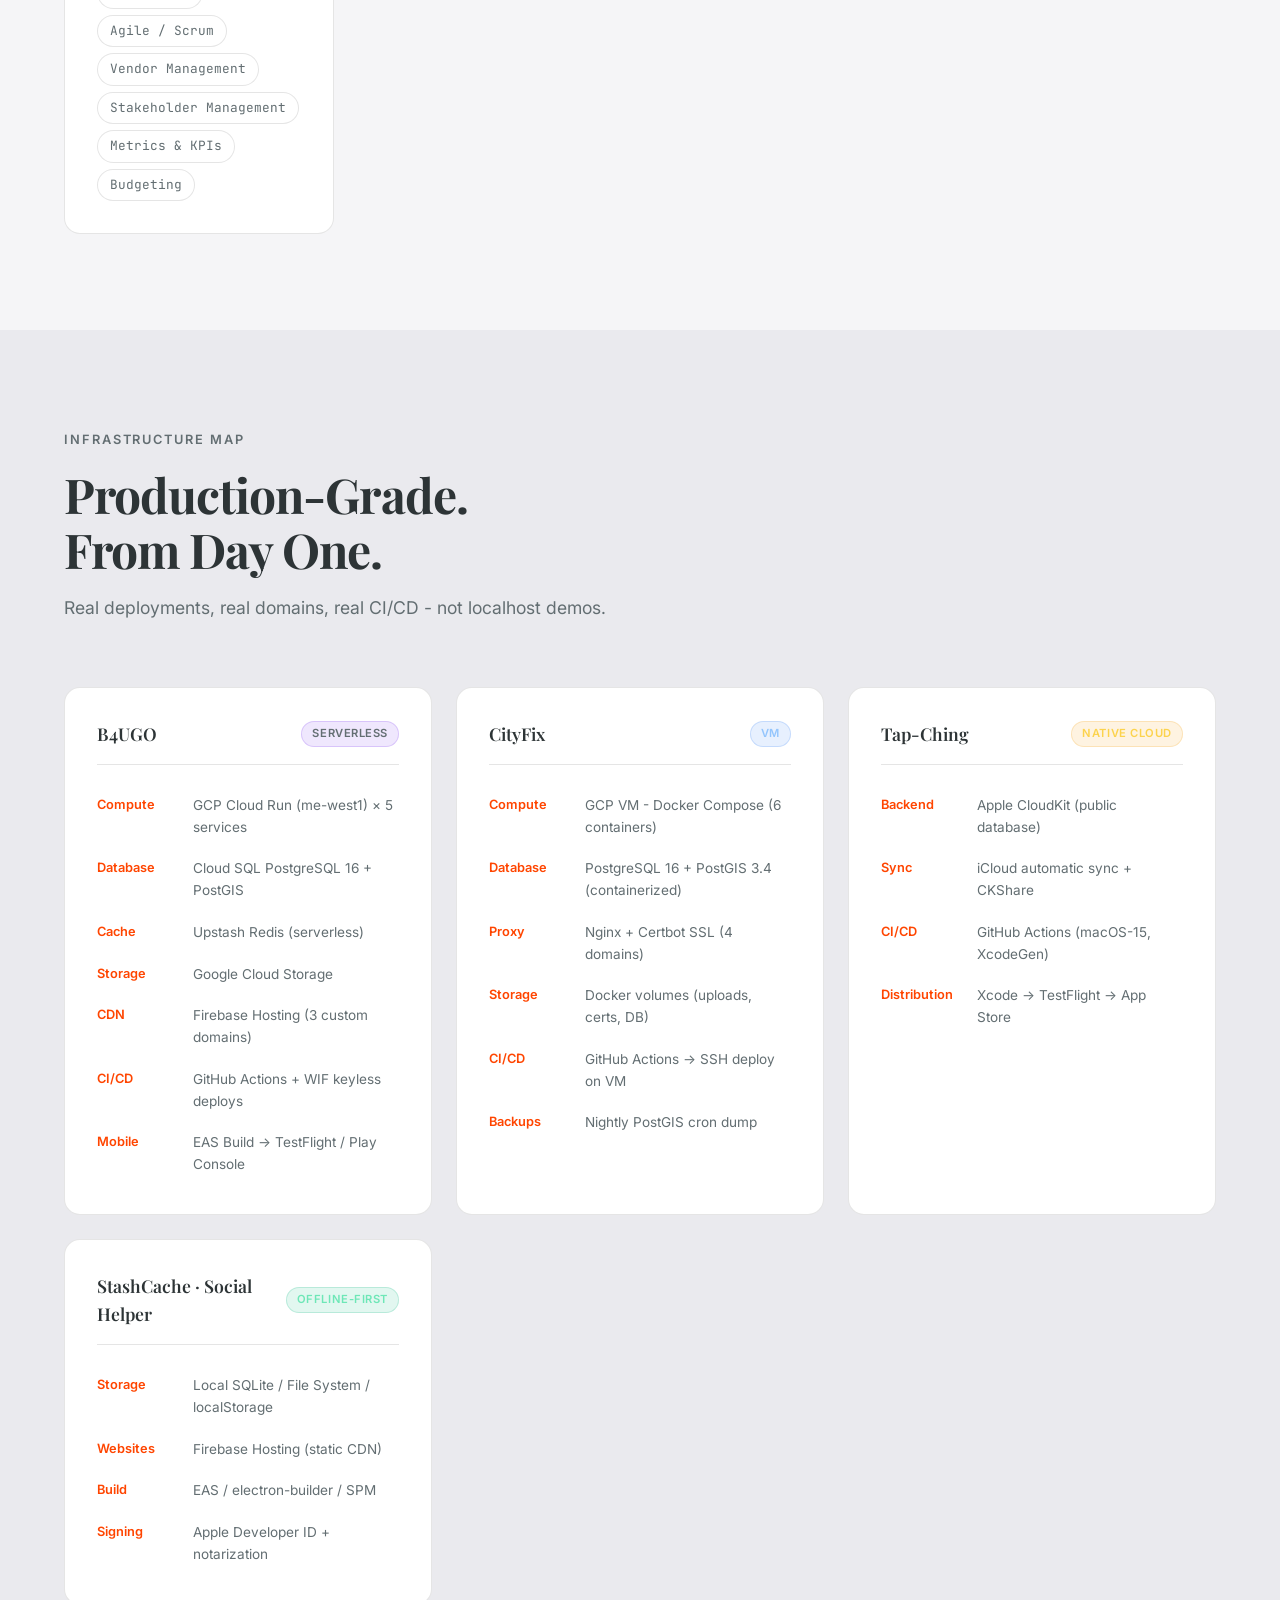
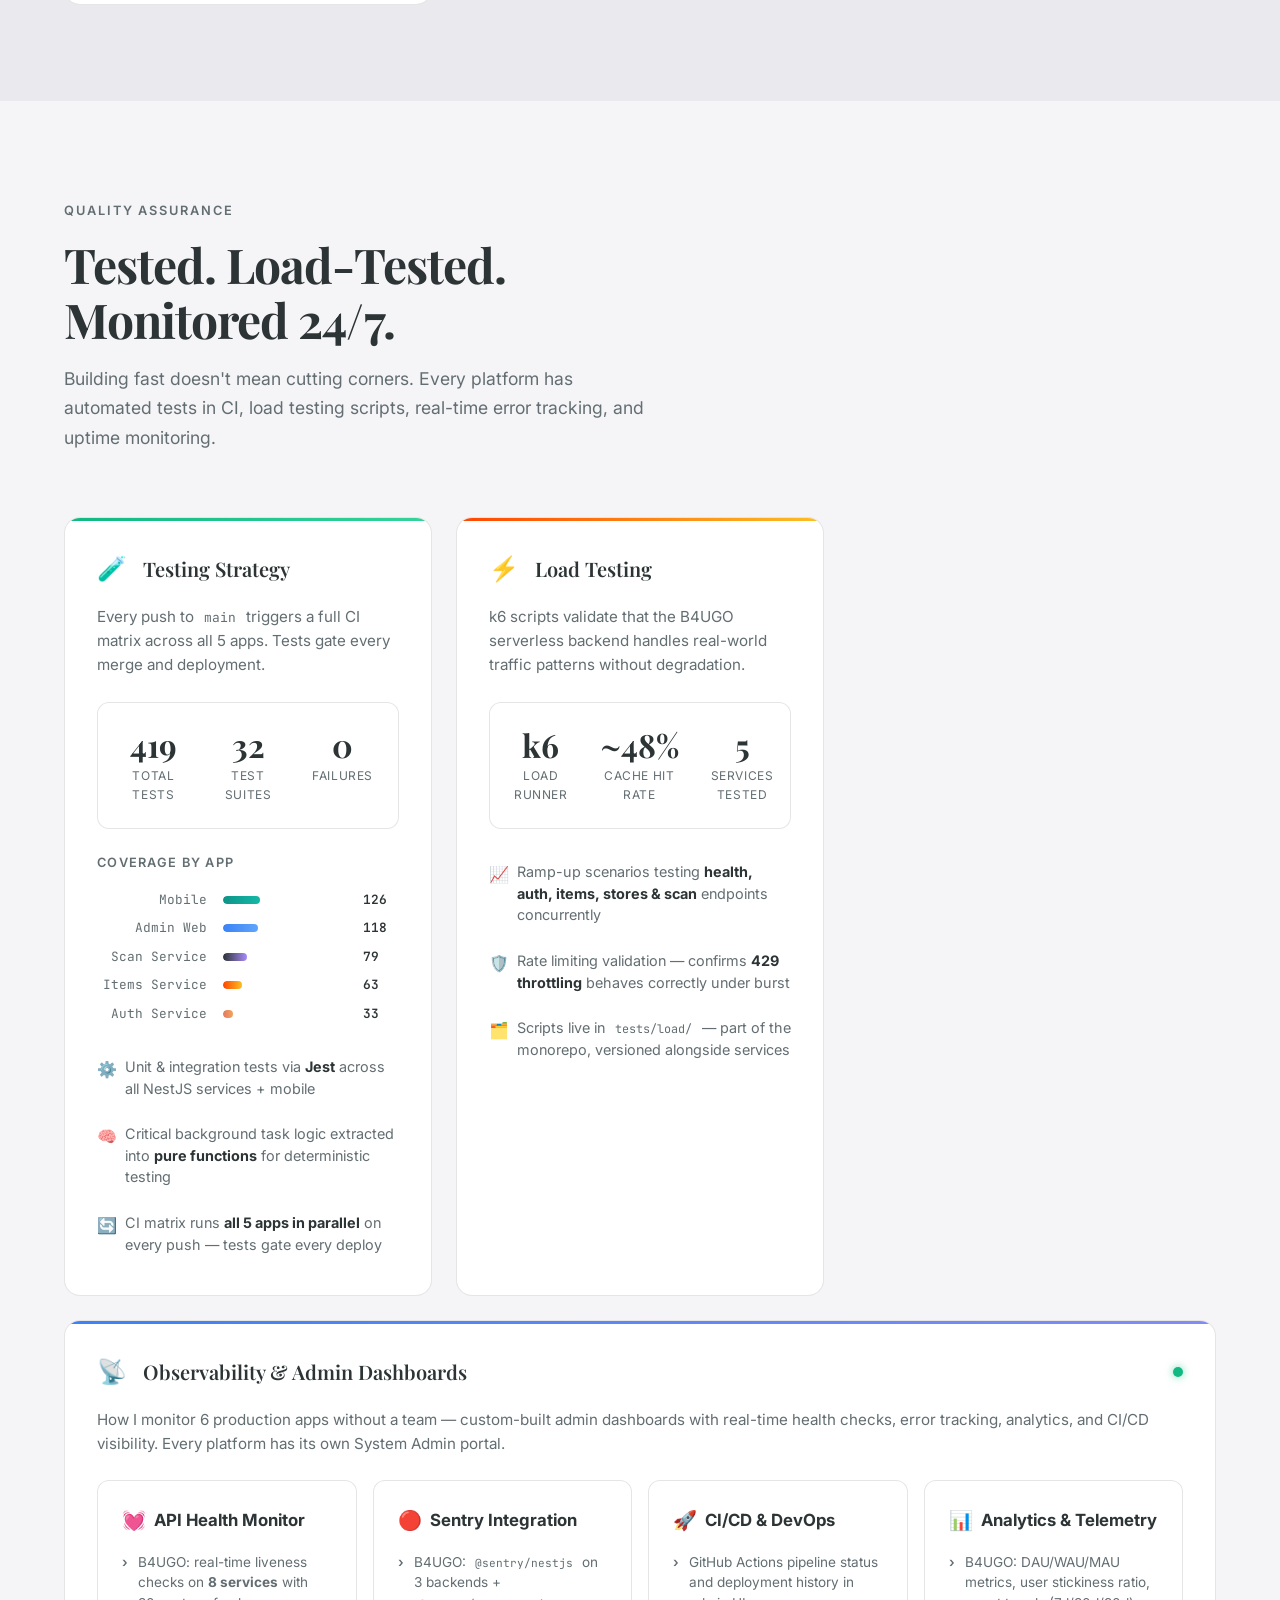
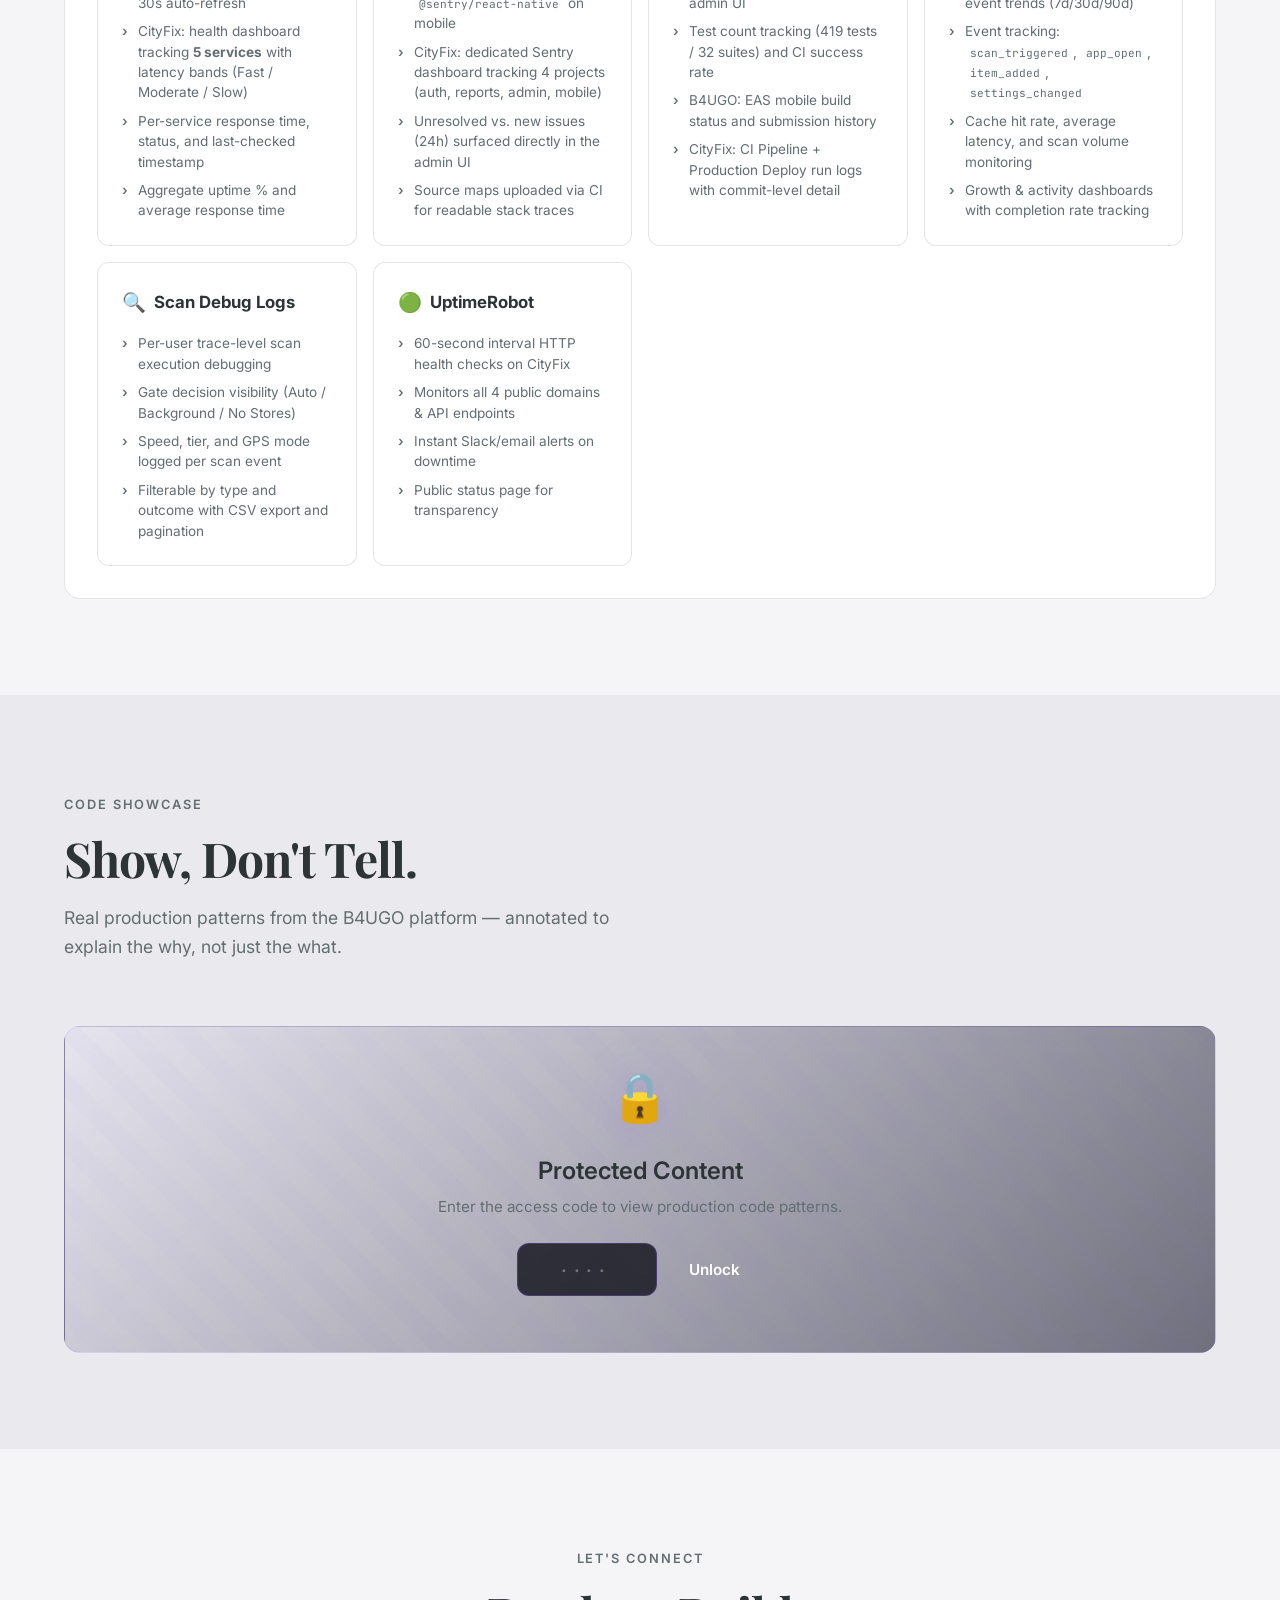
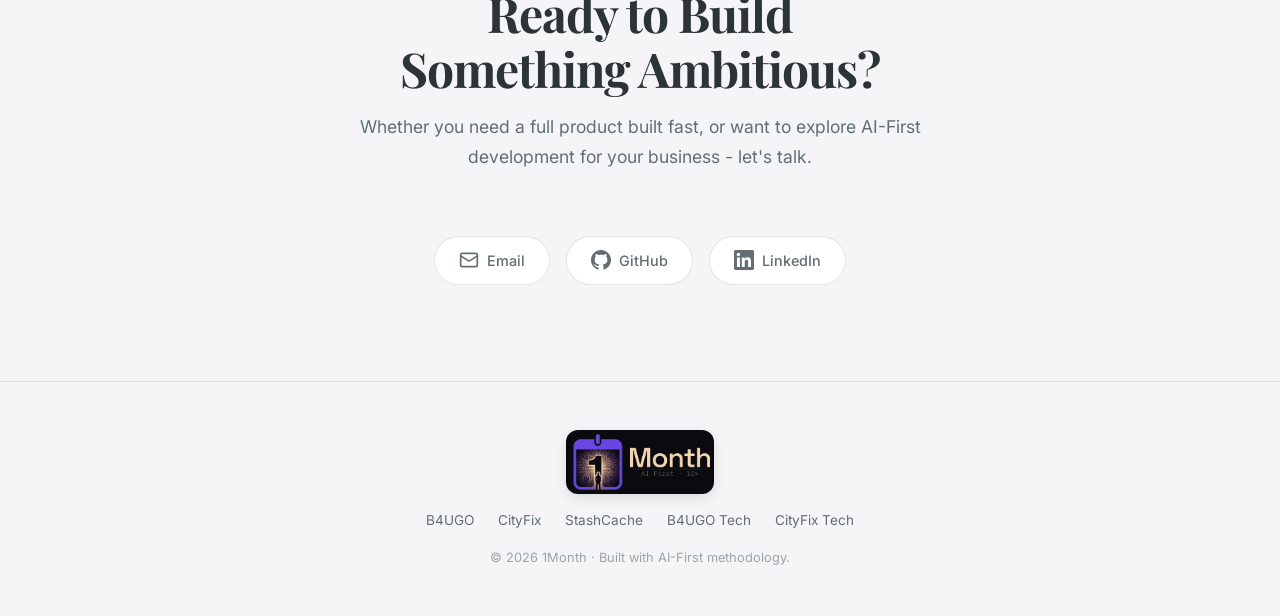
==== commit 71f66f4d: "chore: update timeline app timeline description" ====
--- a/index.html
+++ b/index.html
@@ -174,8 +174,8 @@
                 <div class="timeline-date">2025 - Present</div>
               </div>
               <p class="timeline-desc">Proving that with AI-augmented workflows, enterprise-grade architecture can be
-                designed and shipped at 10x velocity. 
-                First app in 1 Month. Second app, with prompts based on the first app, in one night. 
+                designed and shipped at 10x velocity.
+                First app in 1 Month. Second app, using prompts from the first app's build process, in 1 night.
                 6 apps in less than 6 months.</p>
             </div>
           </div>
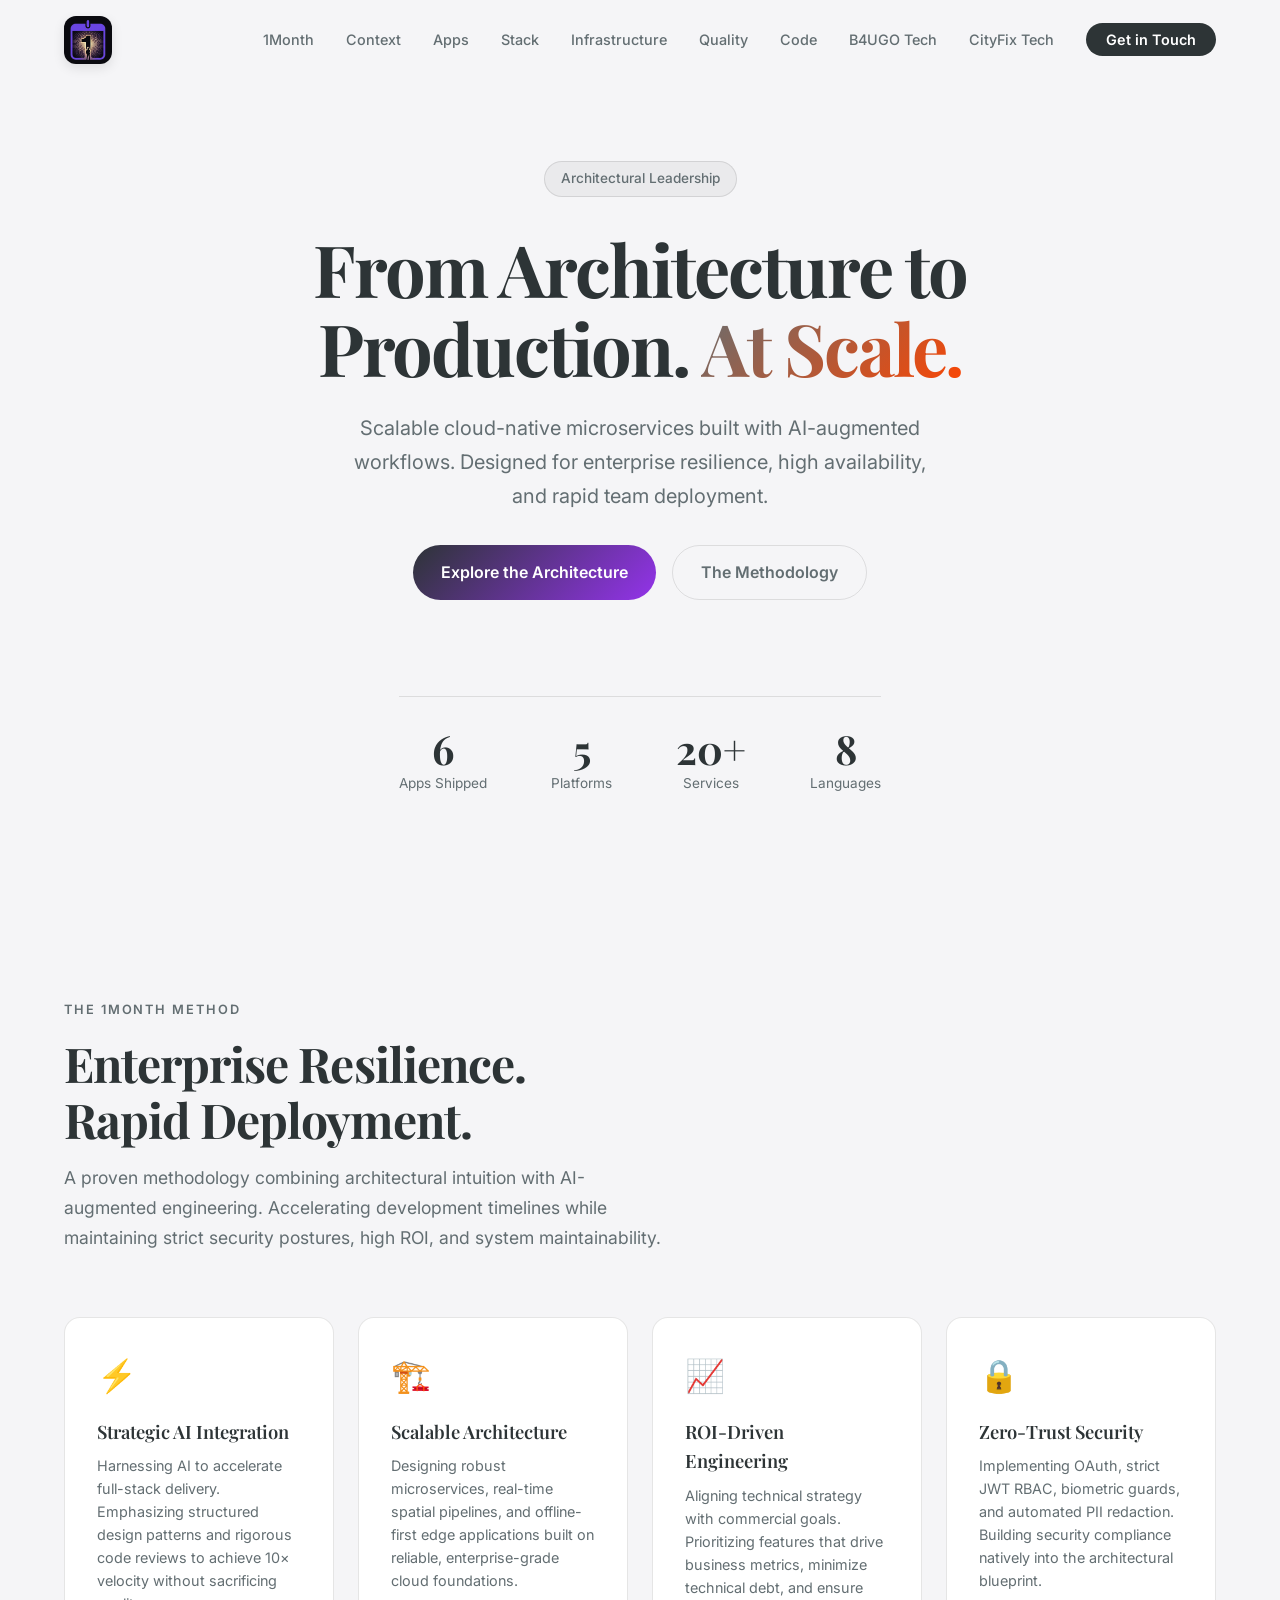
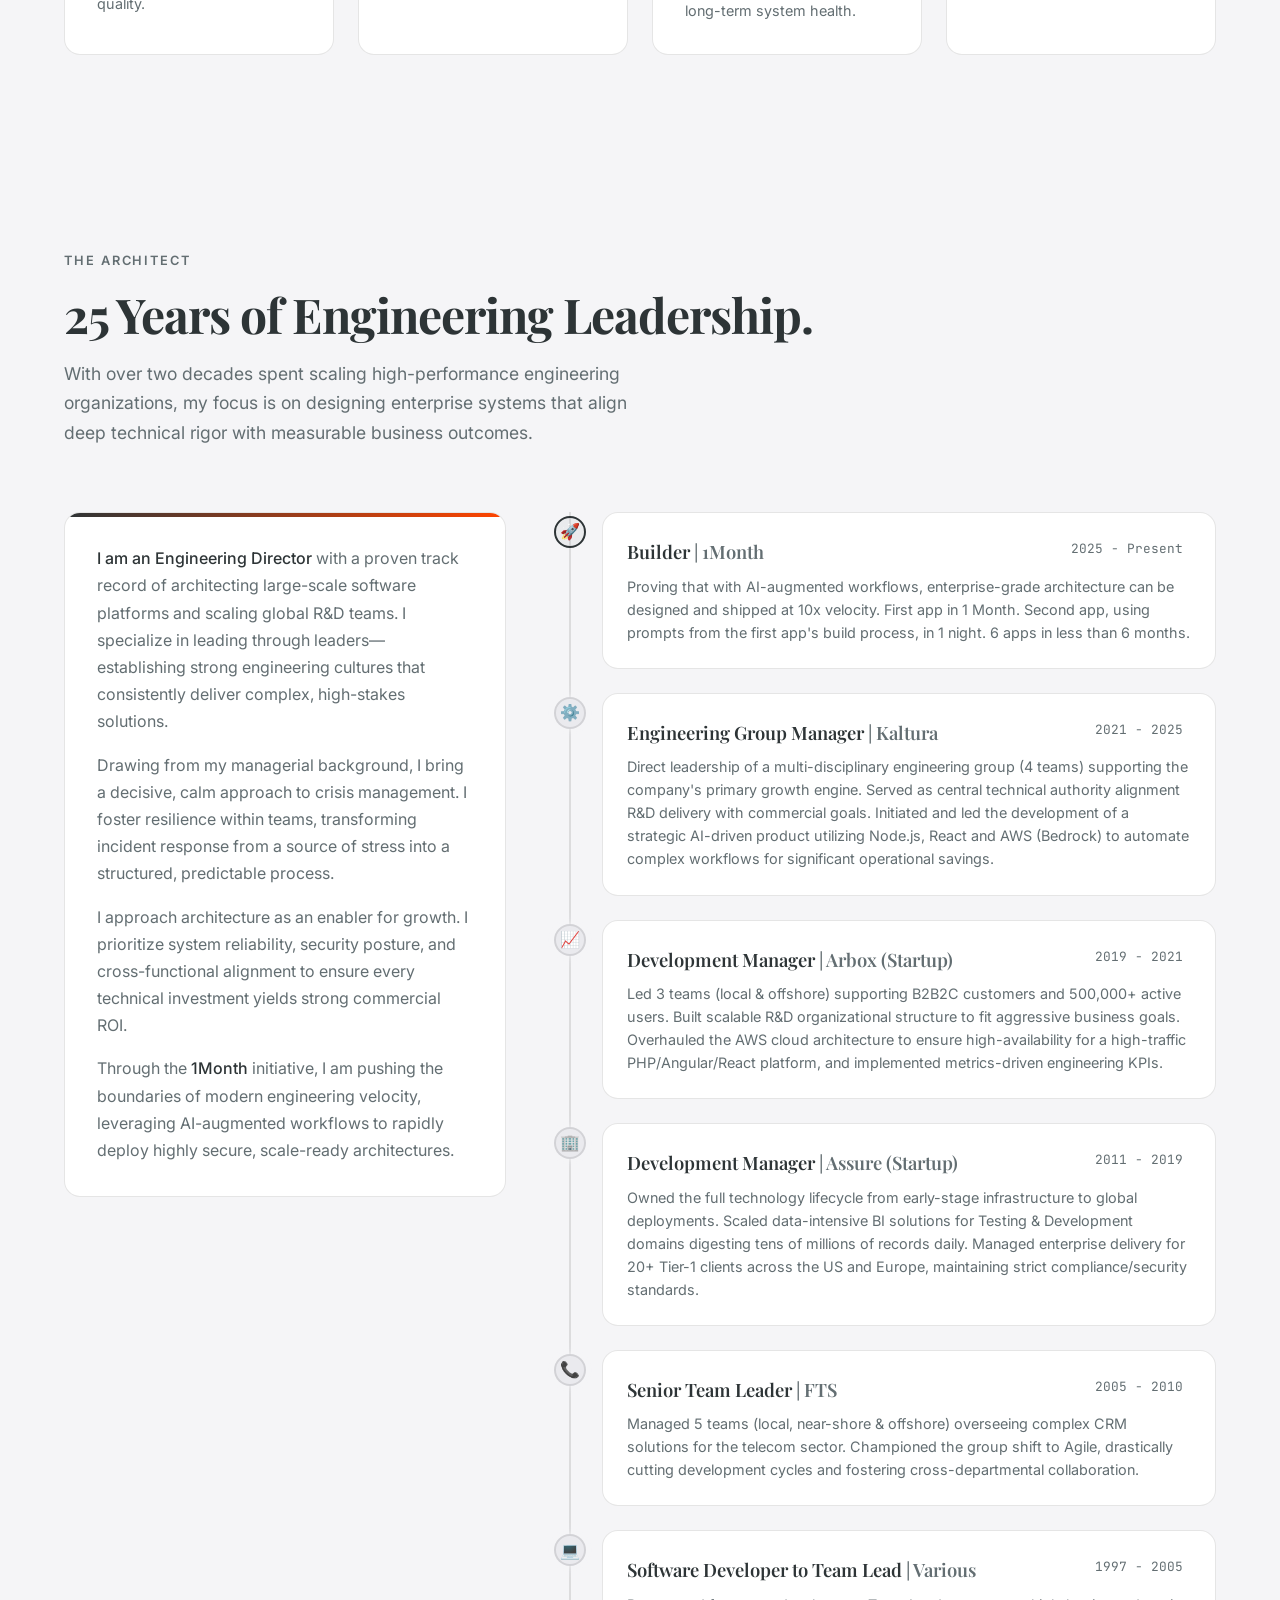
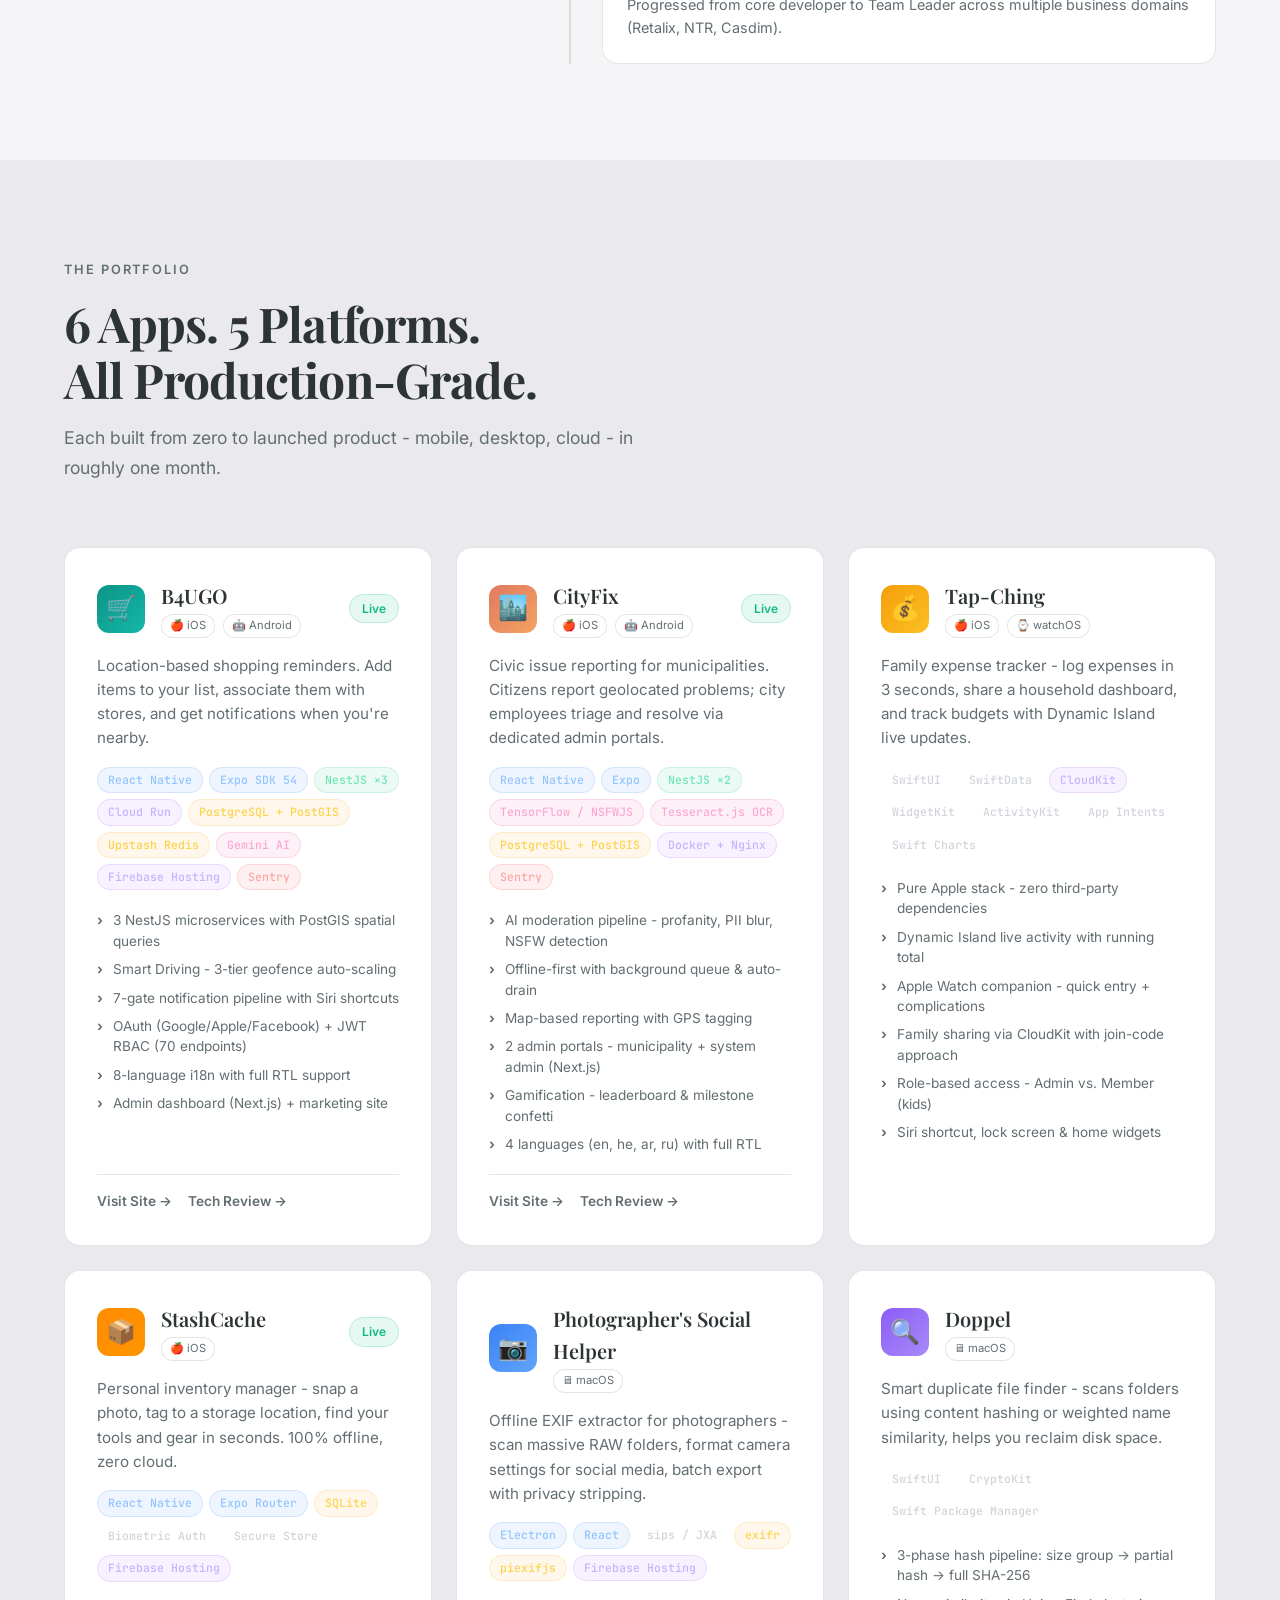
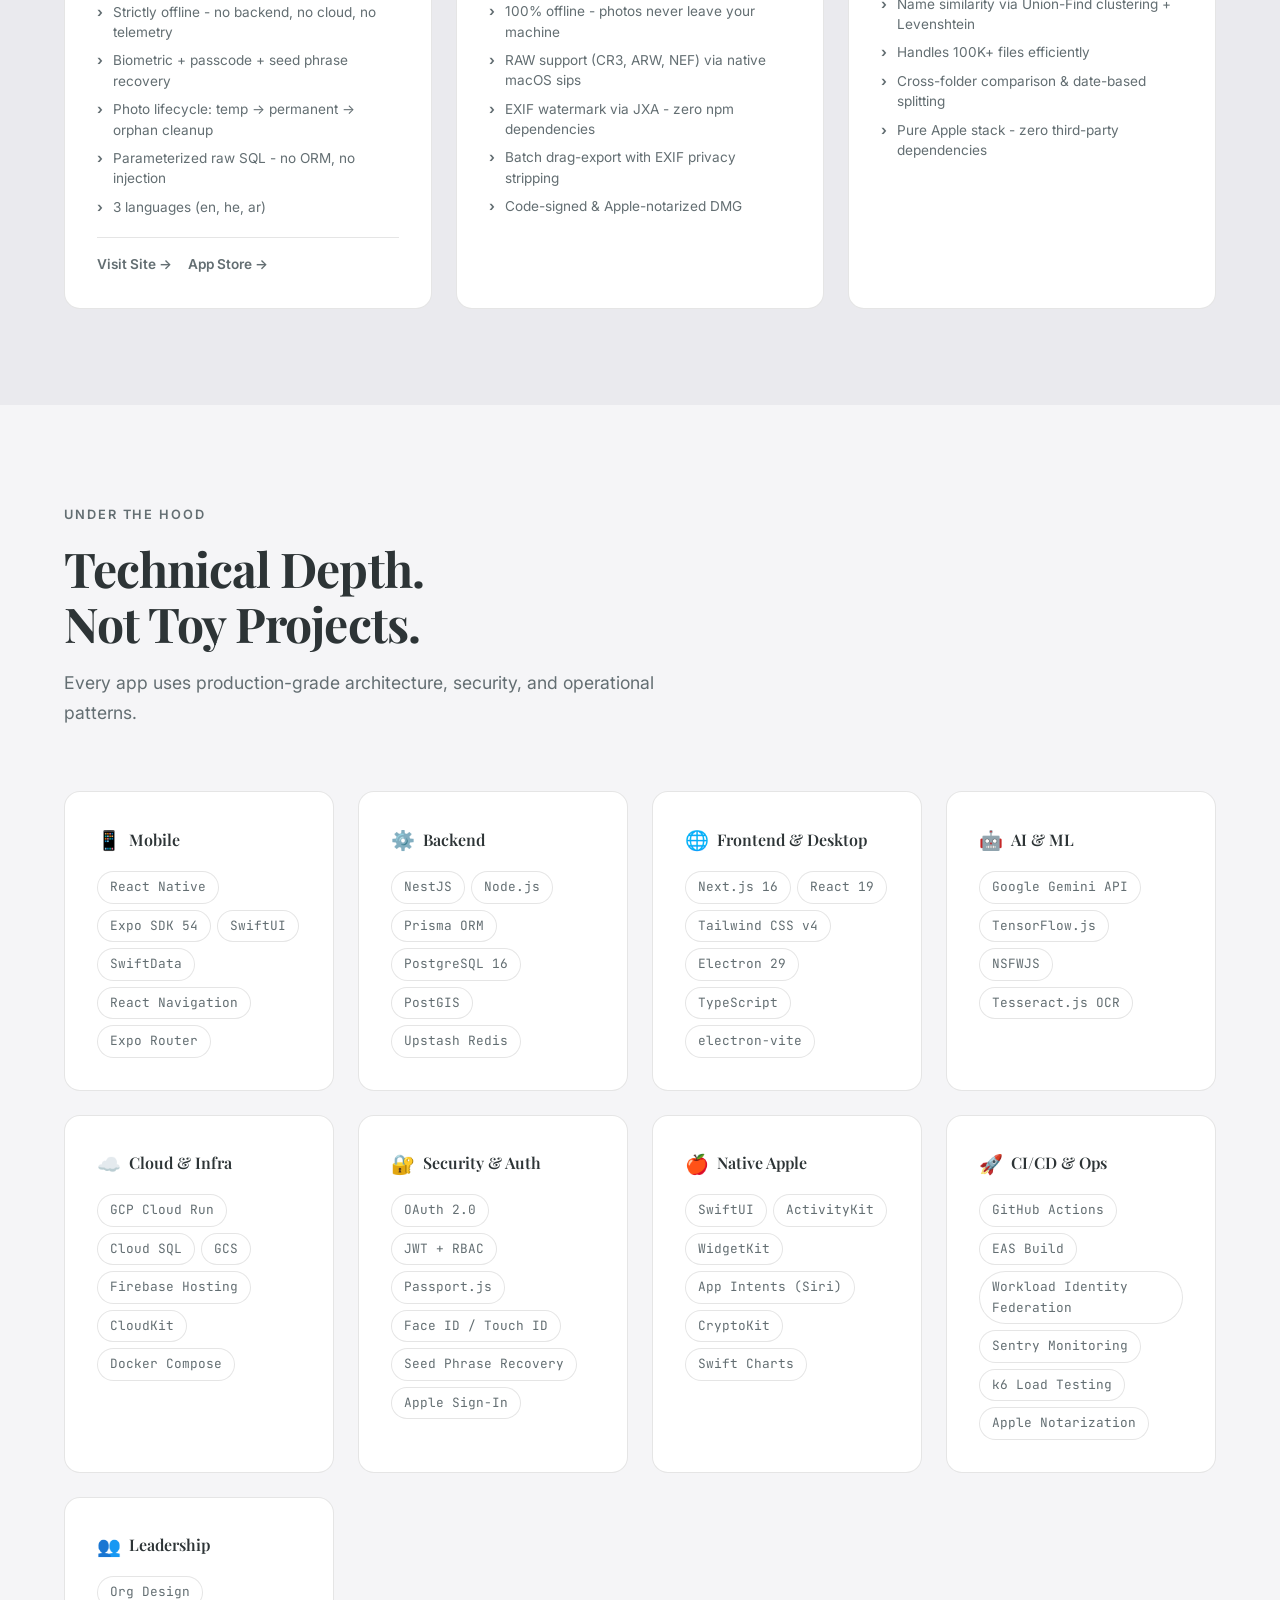
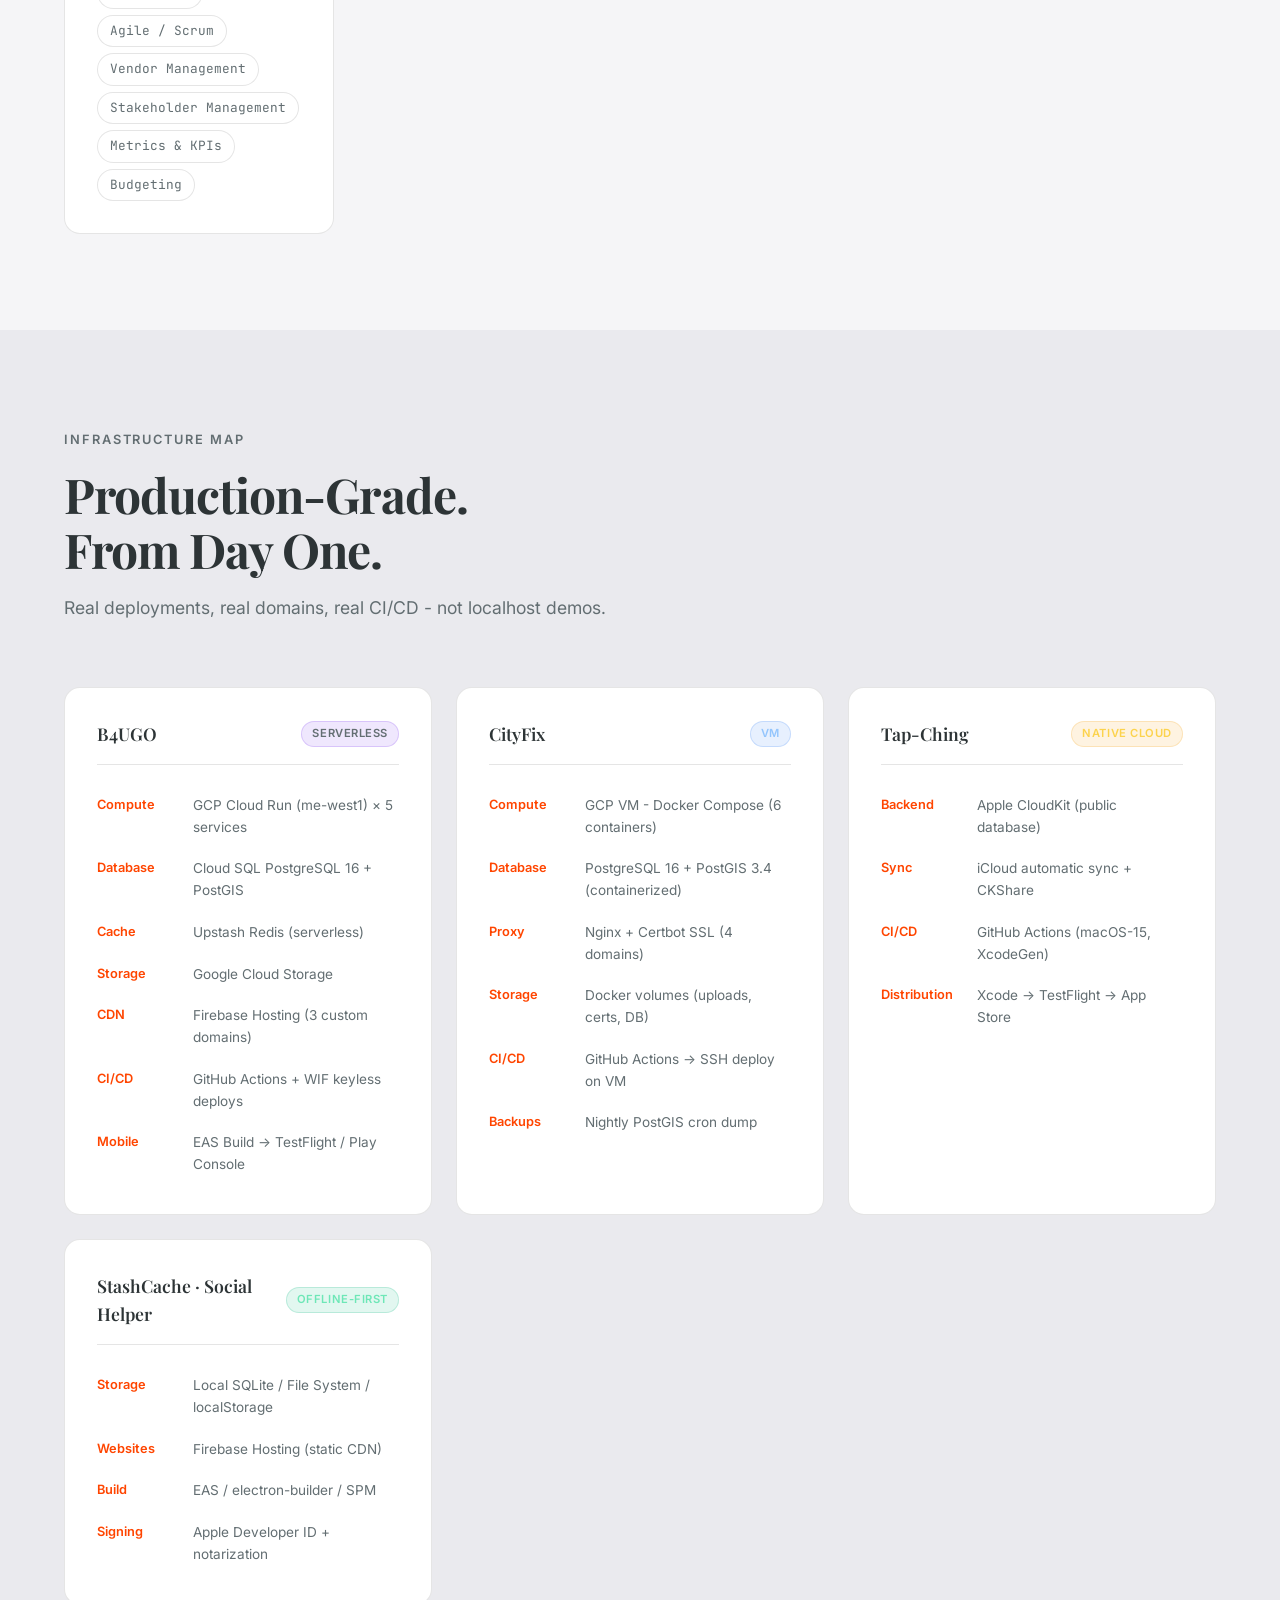
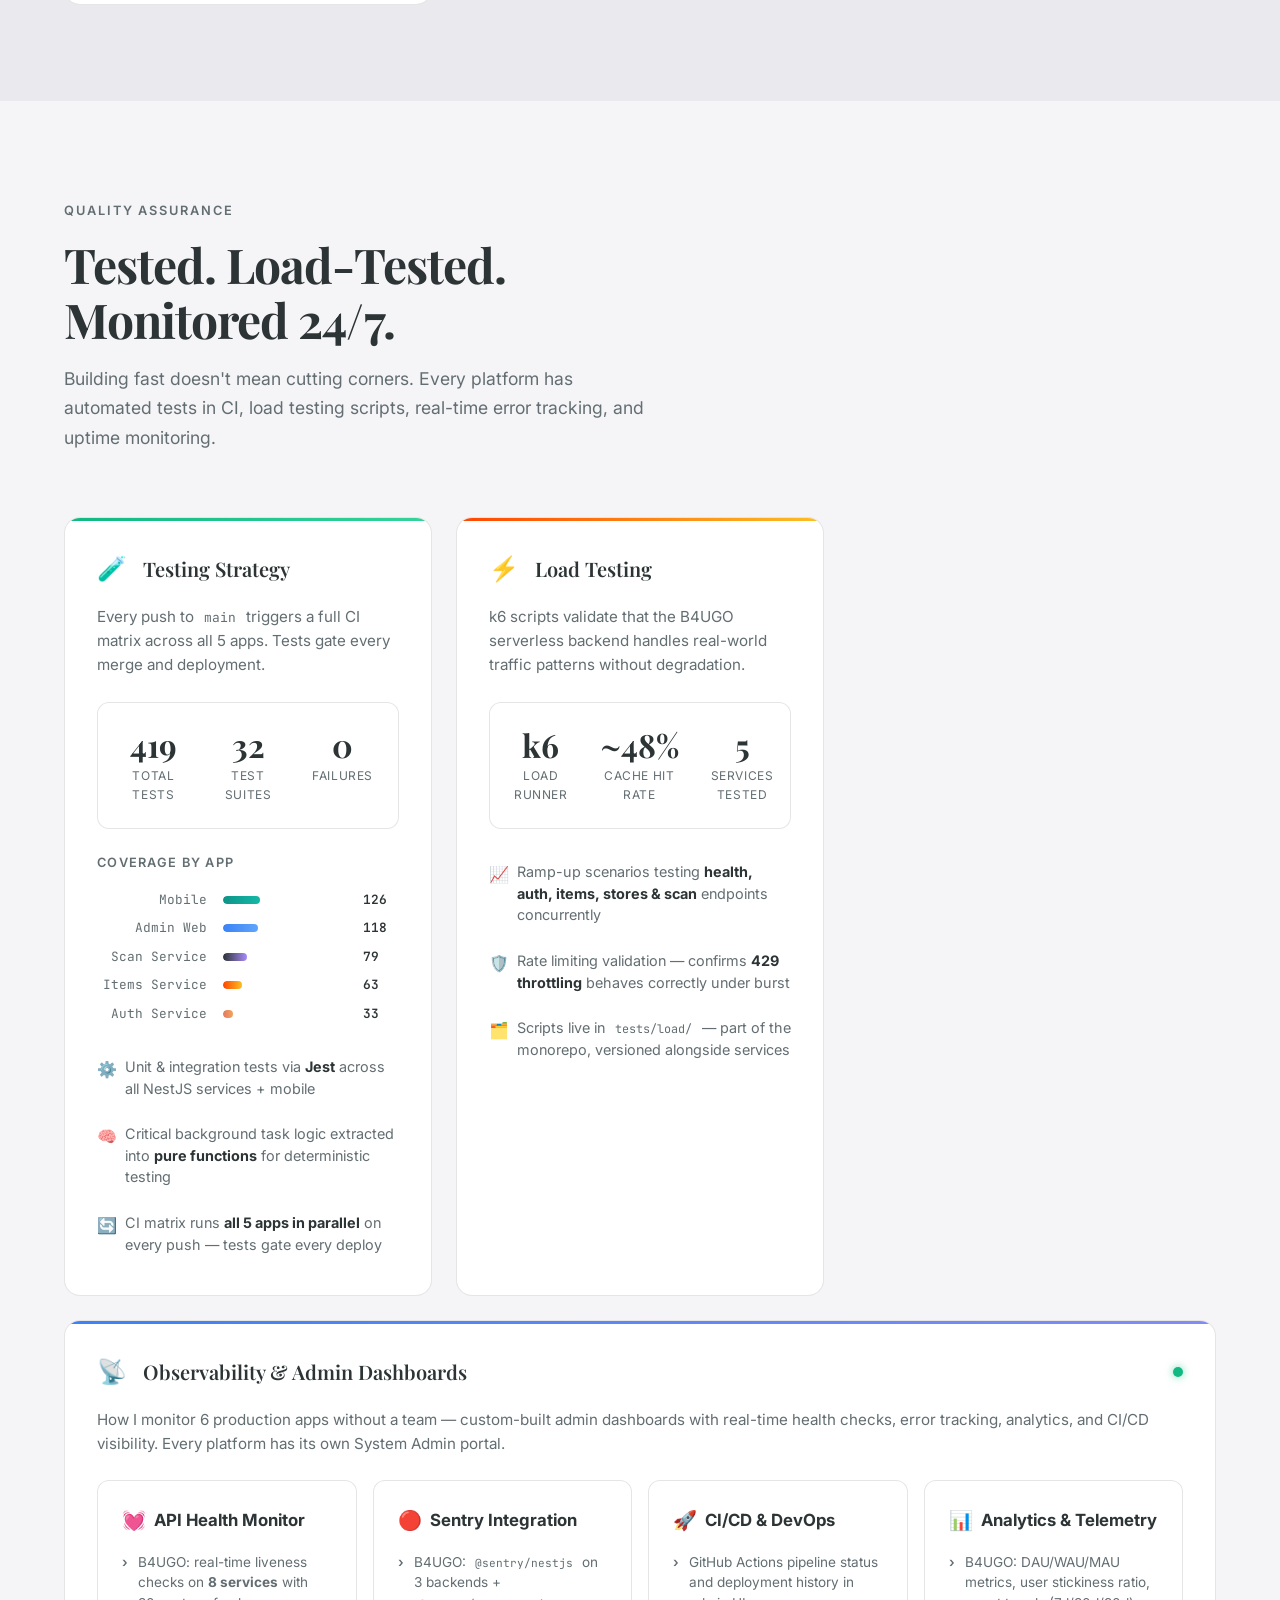
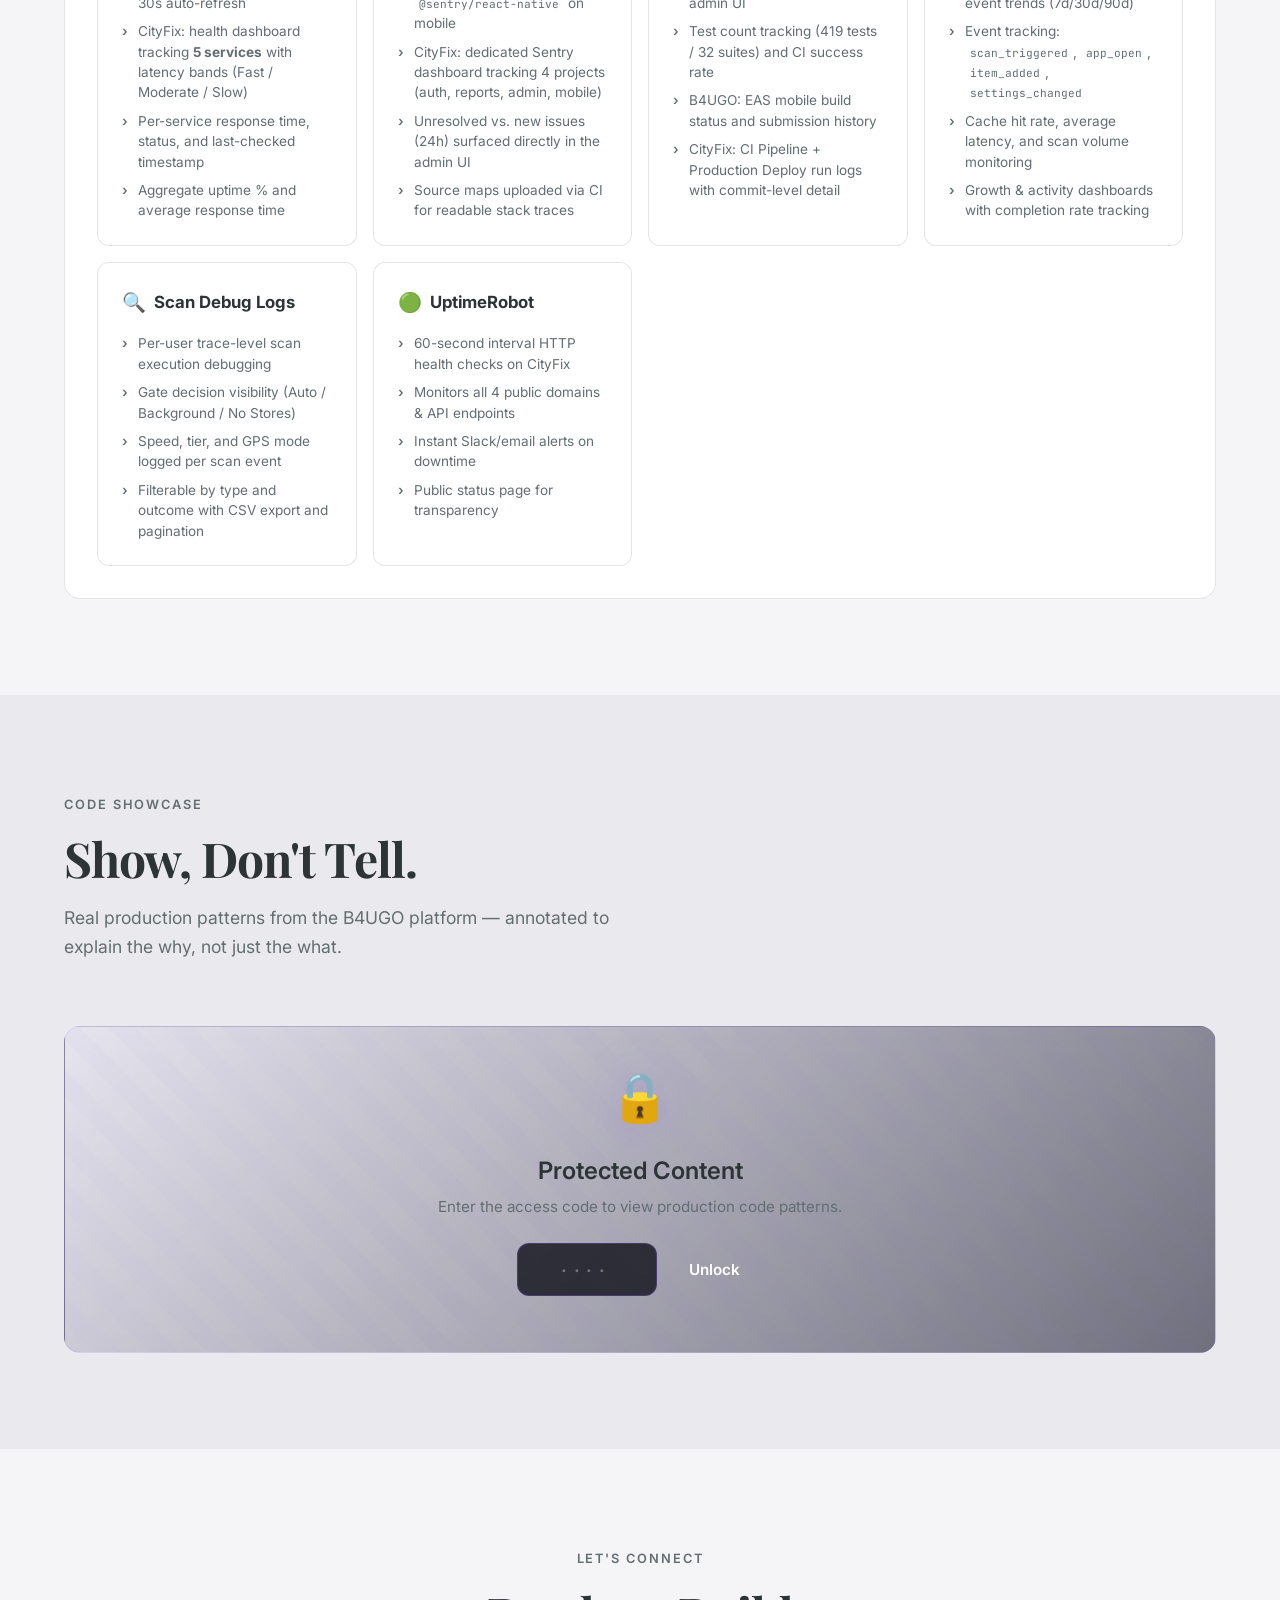
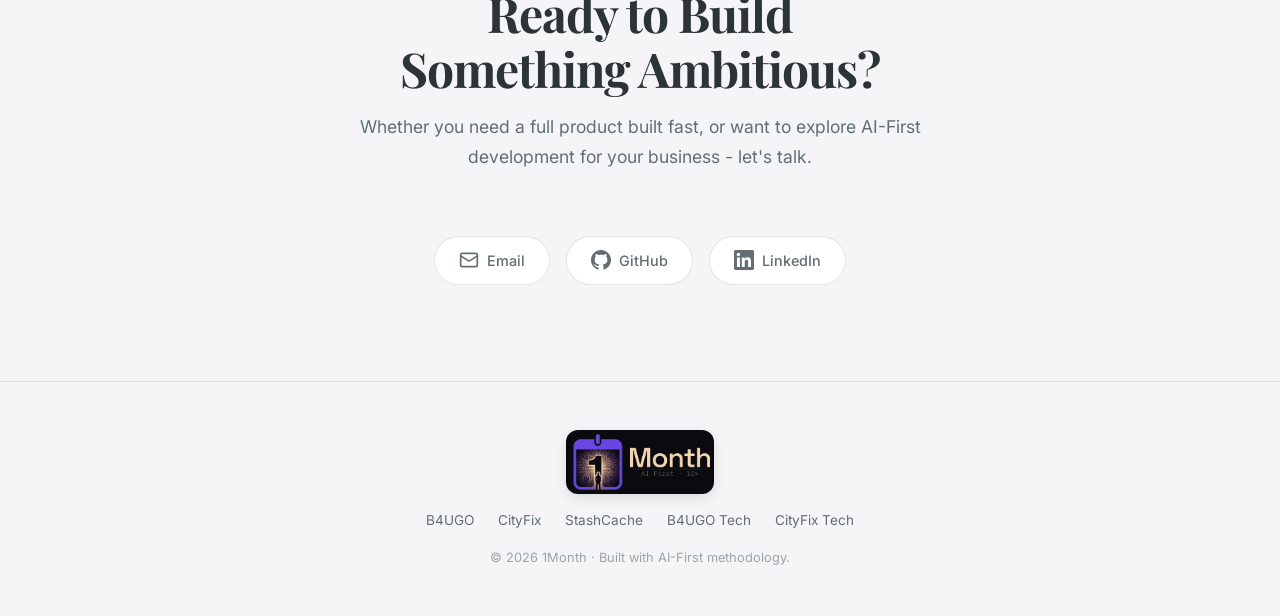
==== commit ea968bdb: "chore: fix engineering group manager timeline date to 2025" ====
--- a/index.html
+++ b/index.html
@@ -187,7 +187,7 @@
               <div class="timeline-header">
                 <div class="timeline-role">Engineering Group Manager <span class="timeline-company">| Kaltura</span>
                 </div>
-                <div class="timeline-date">2021 - Present</div>
+                <div class="timeline-date">2021 - 2025</div>
               </div>
               <p class="timeline-desc">Direct leadership of a multi-disciplinary engineering group (4 teams) supporting
                 the company's primary growth engine. Served as central technical authority alignment R&D delivery with
@@ -951,7 +951,8 @@
               <ul class="quality-monitor-list">
                 <li>B4UGO: DAU/WAU/MAU metrics, user stickiness ratio, event trends (7d/30d/90d)</li>
                 <li>Event tracking: <code>scan_triggered</code>, <code>app_open</code>, <code>item_added</code>,
-                  <code>settings_changed</code></li>
+                  <code>settings_changed</code>
+                </li>
                 <li>Cache hit rate, average latency, and scan volume monitoring</li>
                 <li>Growth & activity dashboards with completion rate tracking</li>
               </ul>
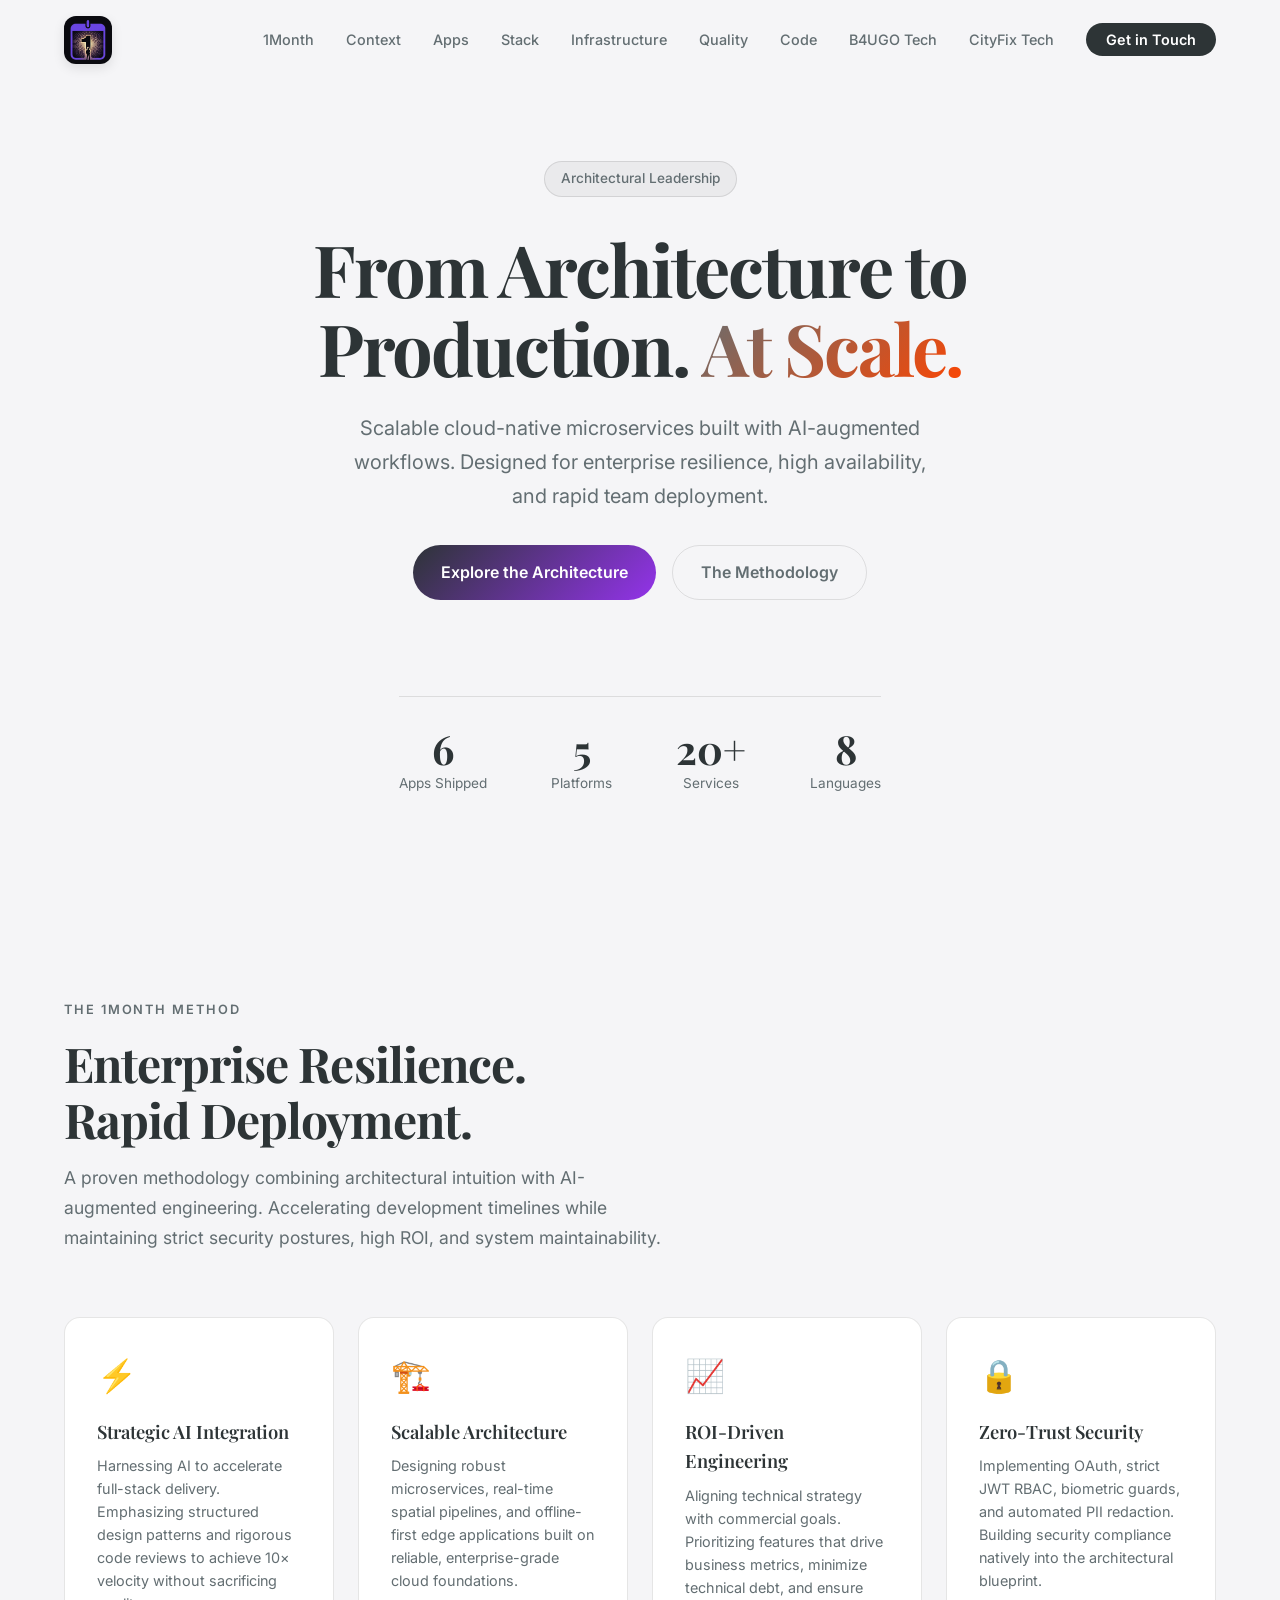
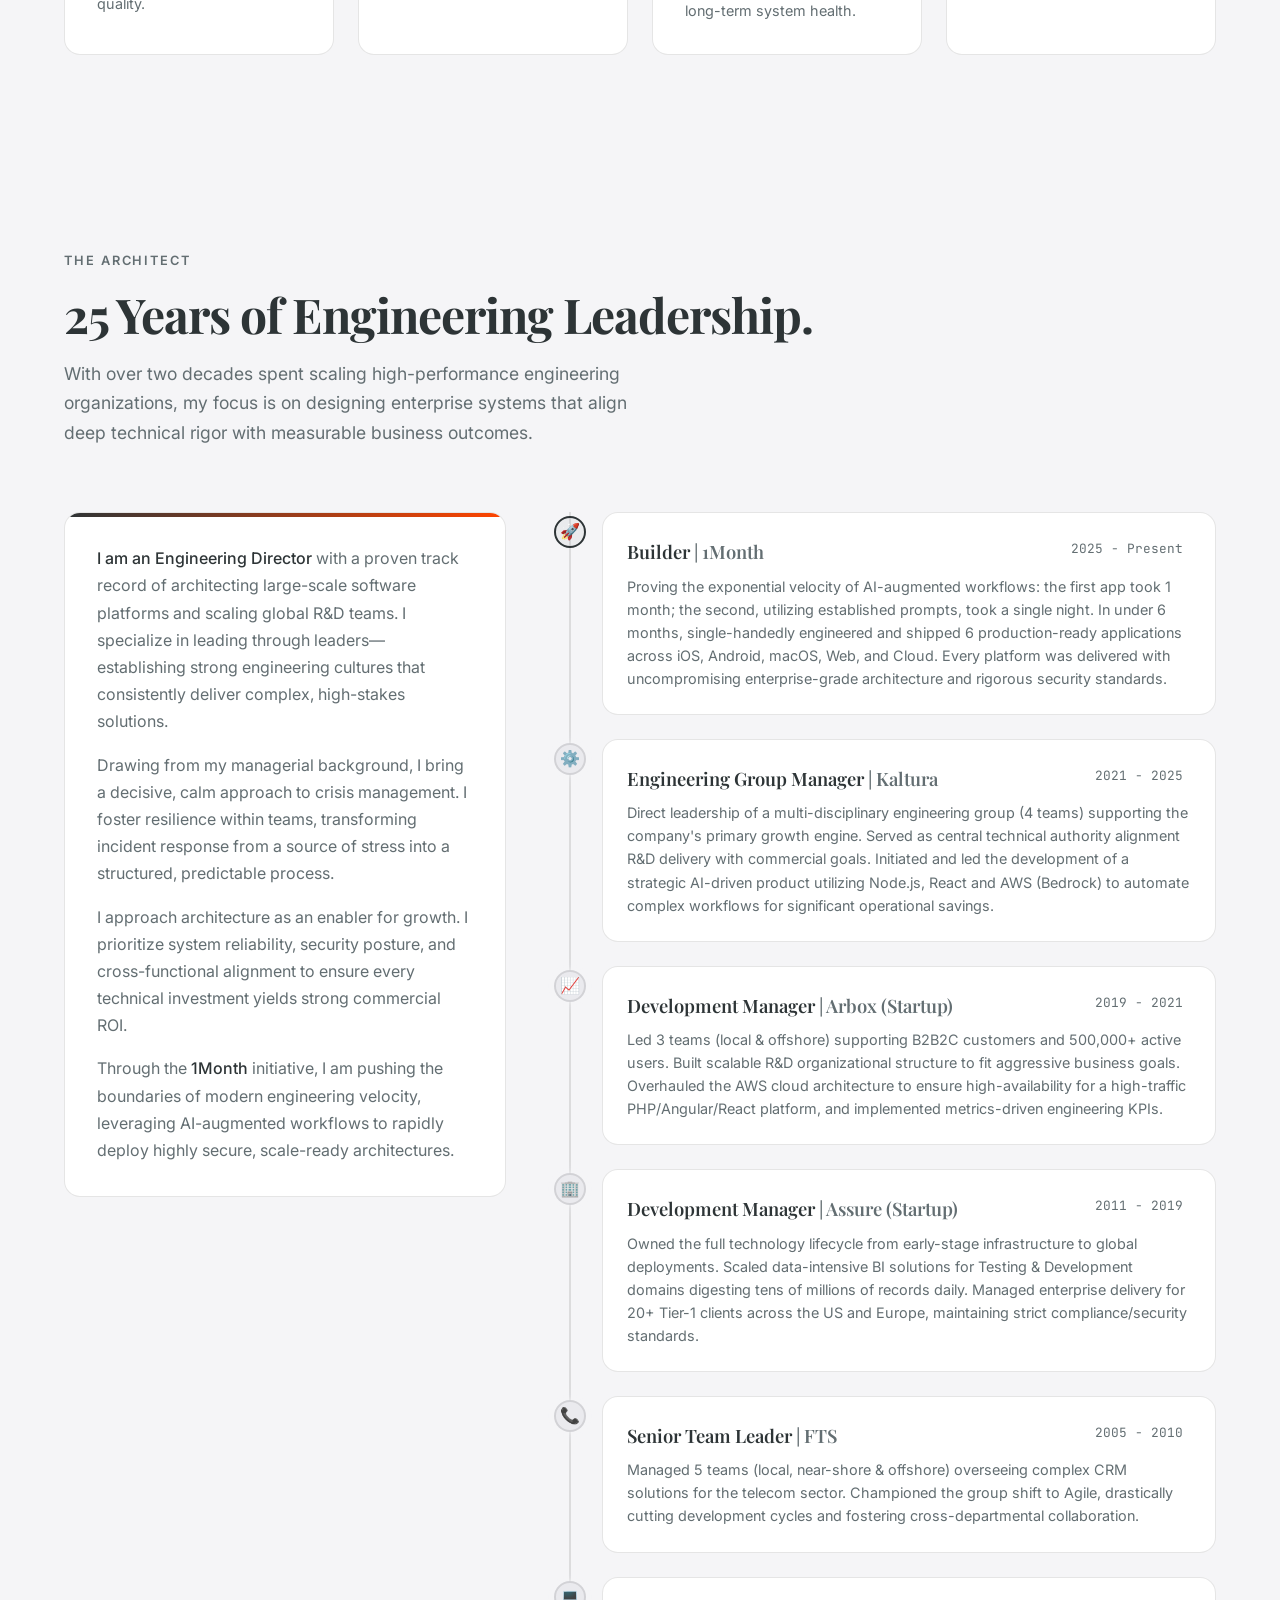
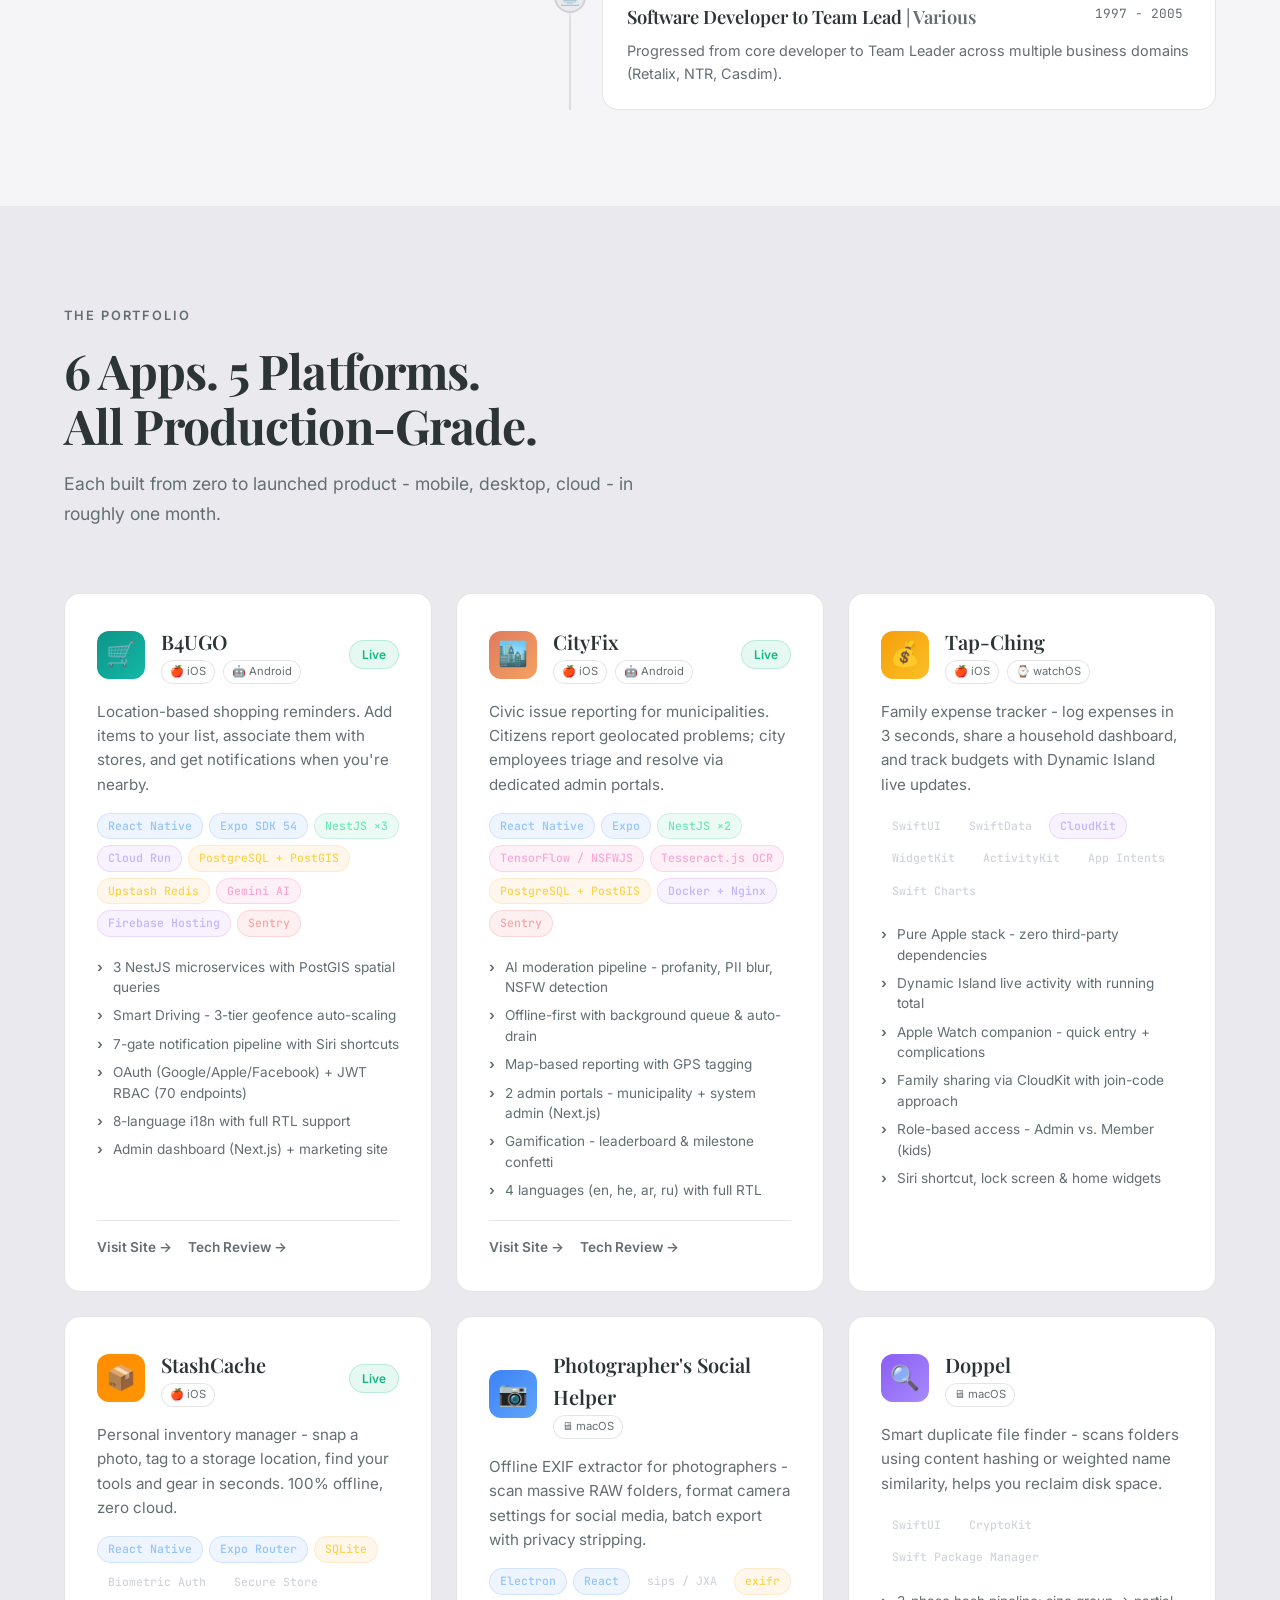
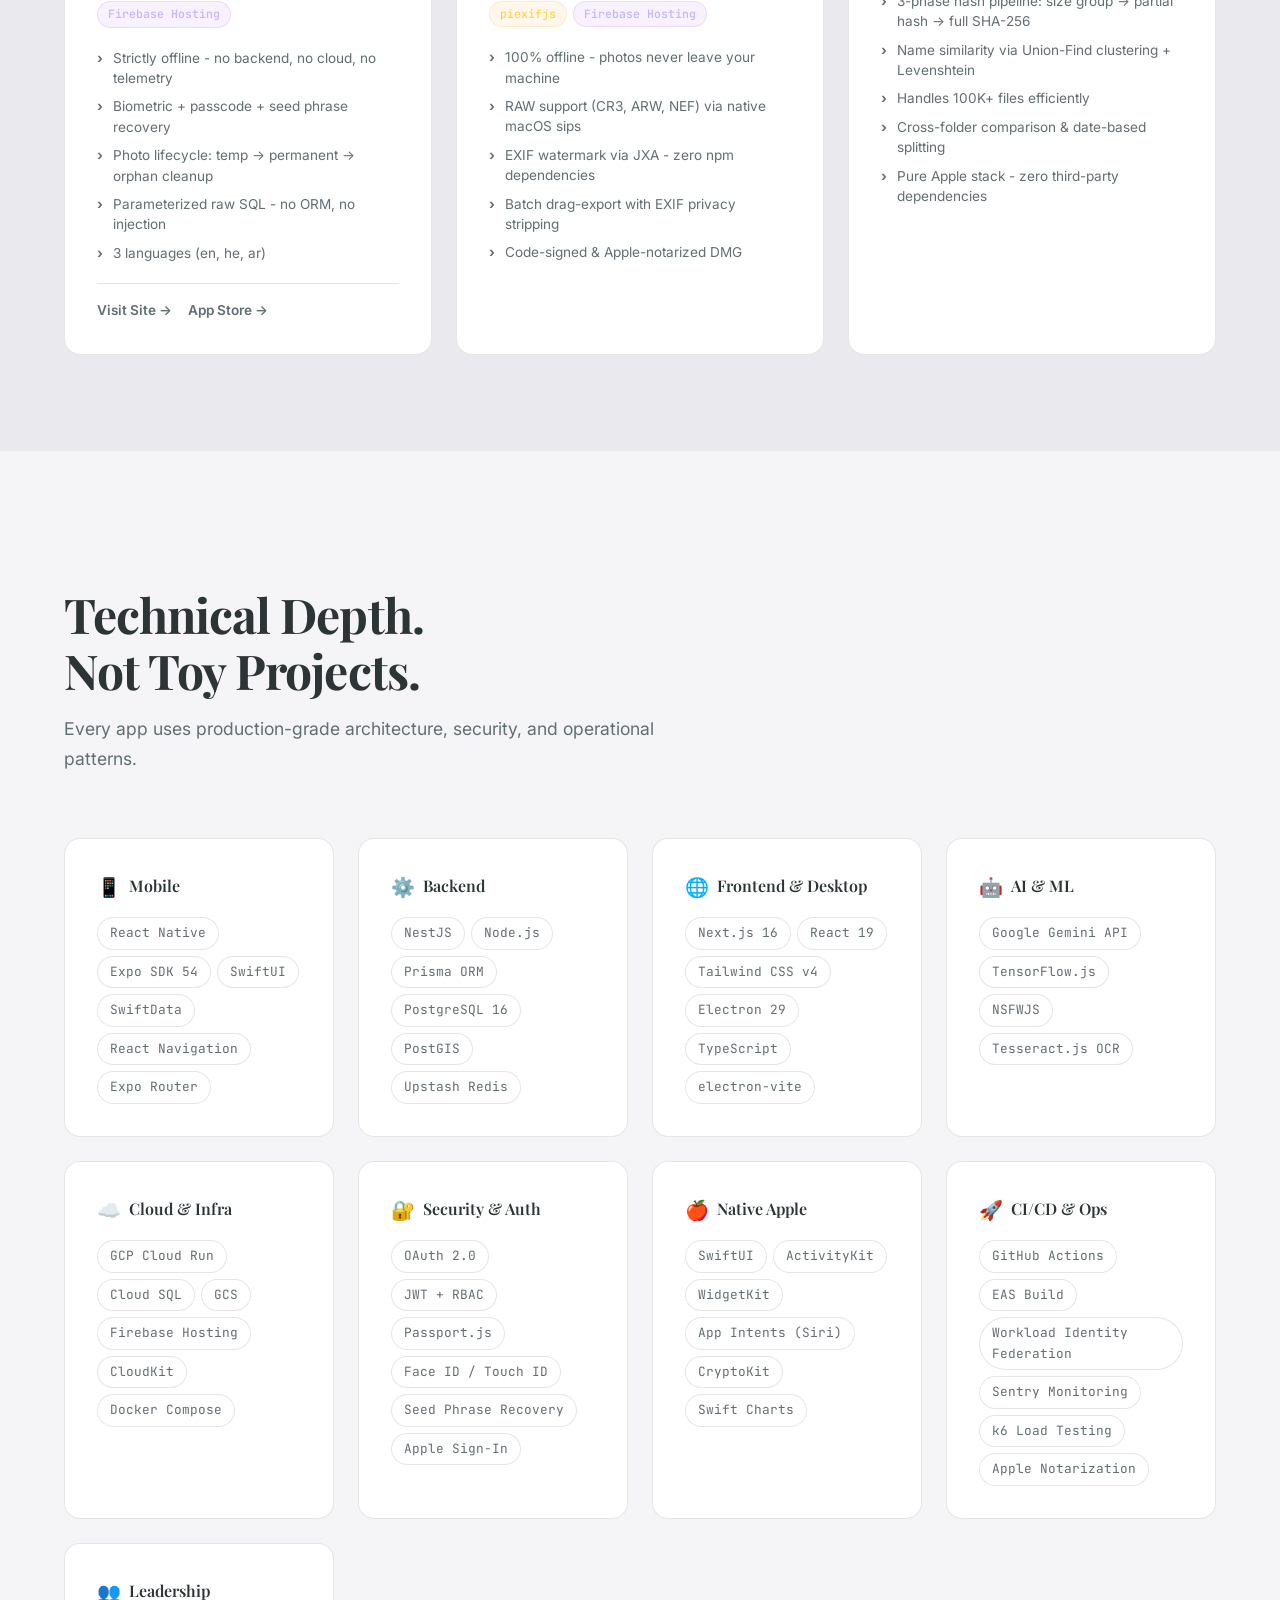
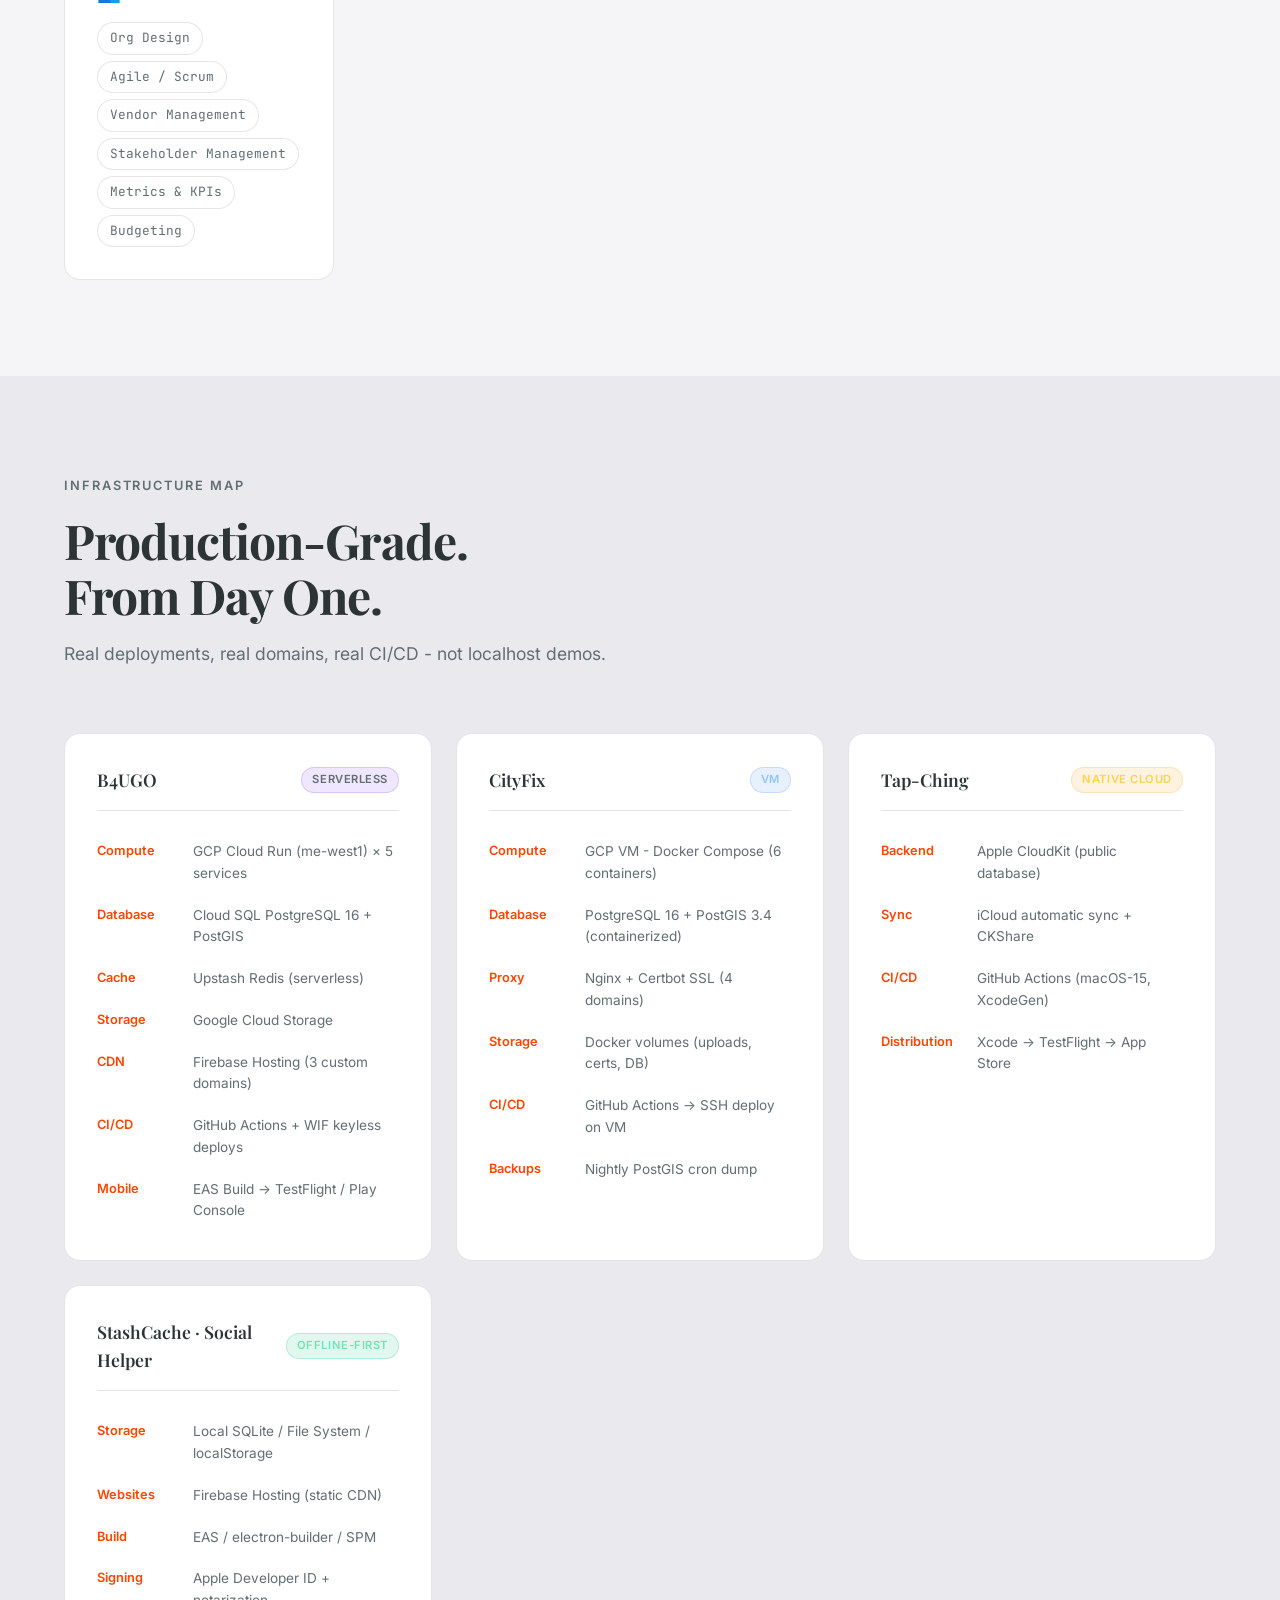
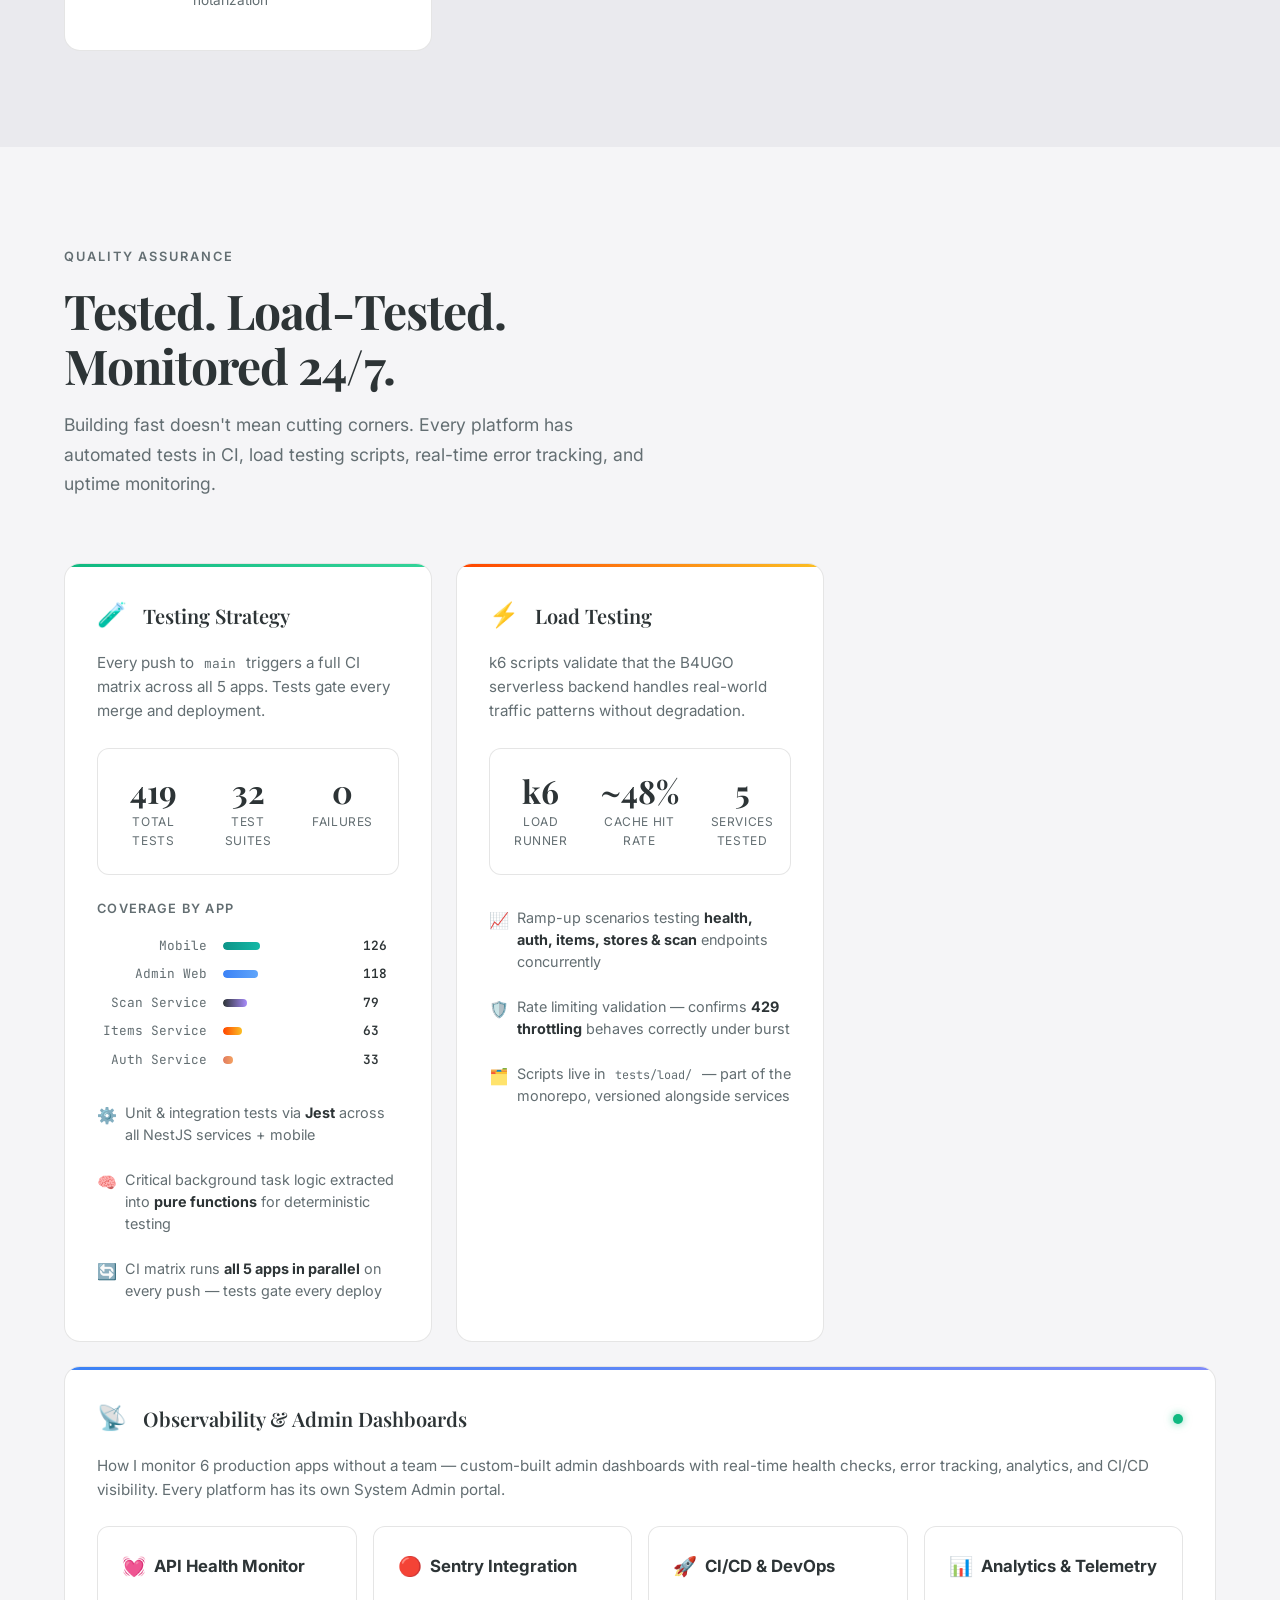
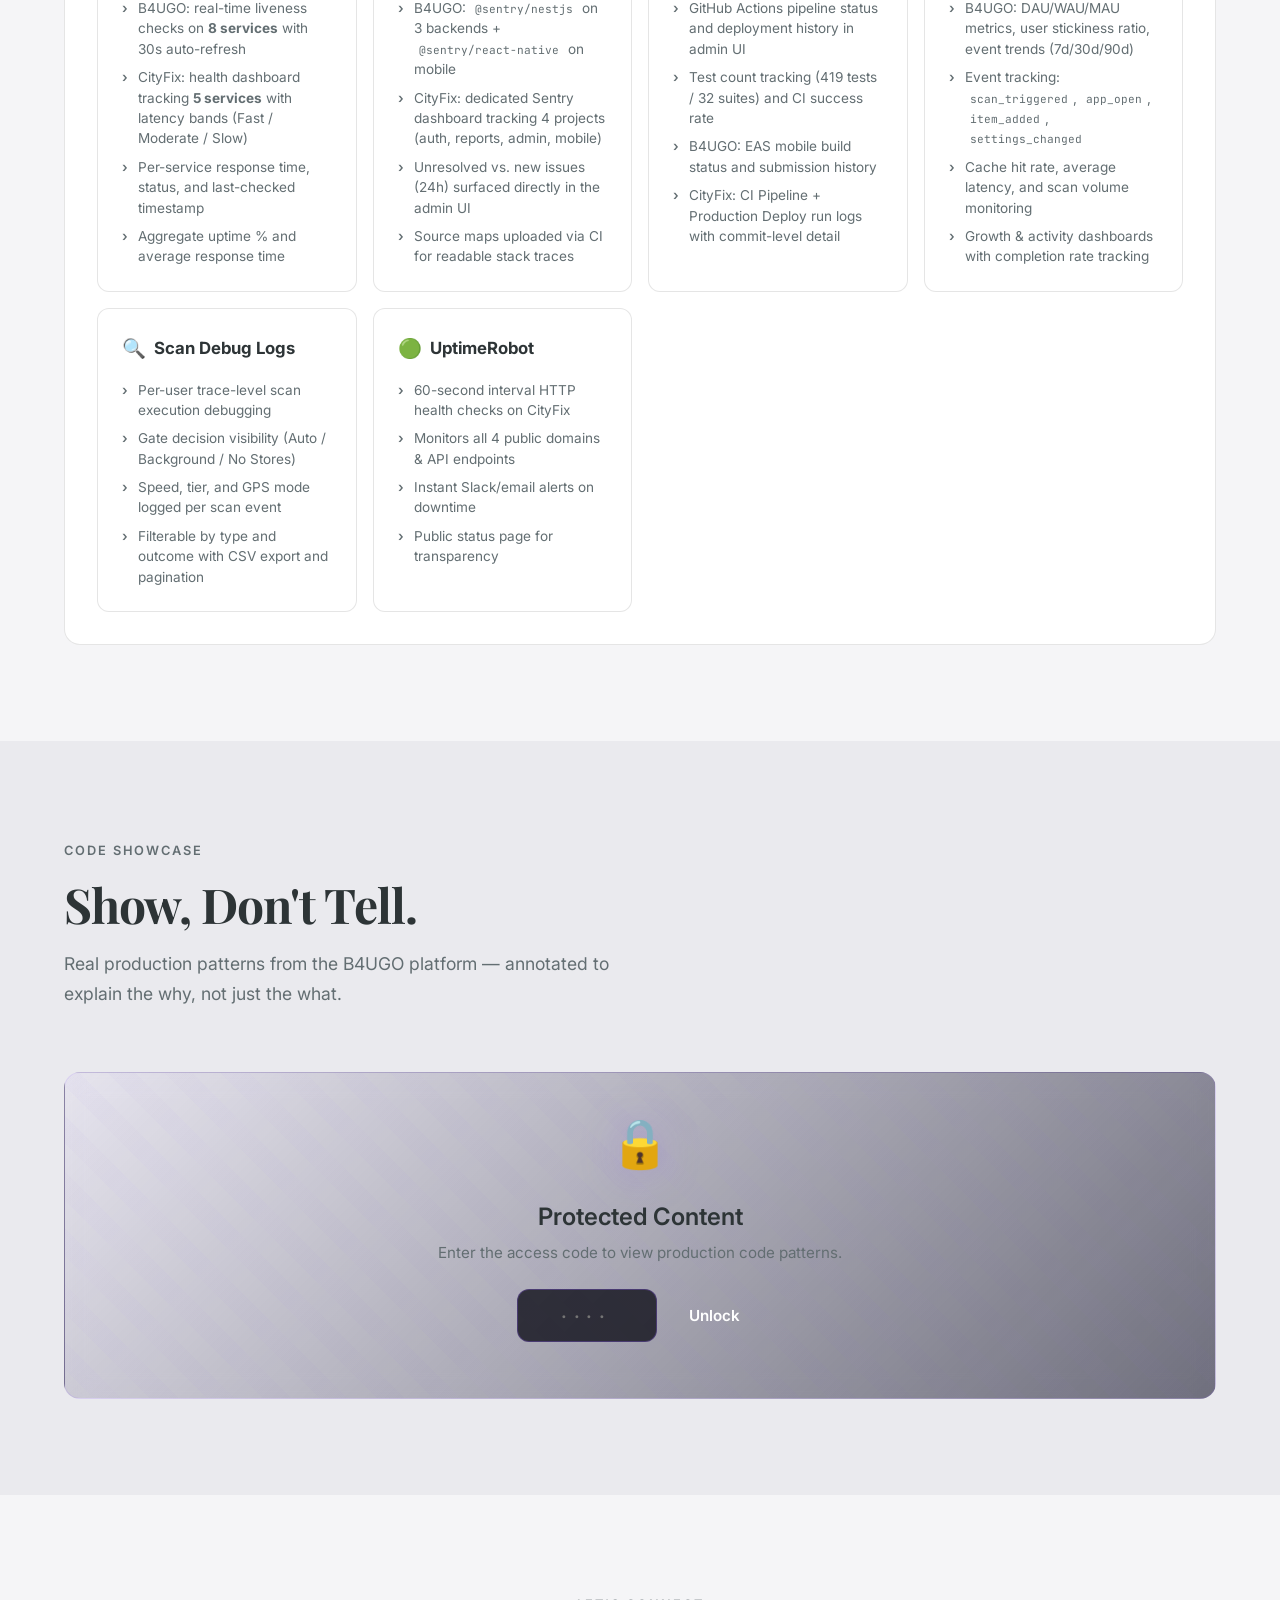
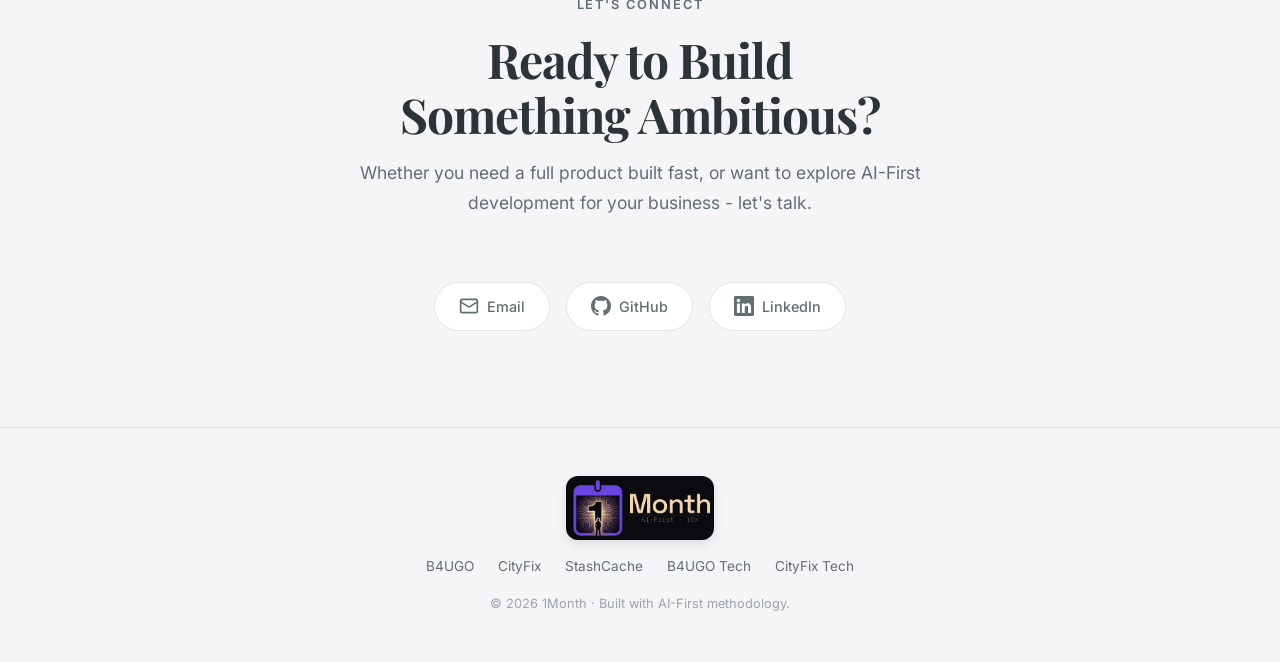
==== commit 05d0de06: "chore: rephrase timeline description to emphasize velocity and scope" ====
--- a/index.html
+++ b/index.html
@@ -173,10 +173,7 @@
                 <div class="timeline-role">Builder <span class="timeline-company">| 1Month</span></div>
                 <div class="timeline-date">2025 - Present</div>
               </div>
-              <p class="timeline-desc">Proving that with AI-augmented workflows, enterprise-grade architecture can be
-                designed and shipped at 10x velocity.
-                First app in 1 Month. Second app, using prompts from the first app's build process, in 1 night.
-                6 apps in less than 6 months.</p>
+              <p class="timeline-desc">Proving the exponential velocity of AI-augmented workflows: the first app took 1 month; the second, utilizing established prompts, took a single night. In under 6 months, single-handedly engineered and shipped 6 production-ready applications across iOS, Android, macOS, Web, and Cloud. Every platform was delivered with uncompromising enterprise-grade architecture and rigorous security standards.</p>
             </div>
           </div>
 
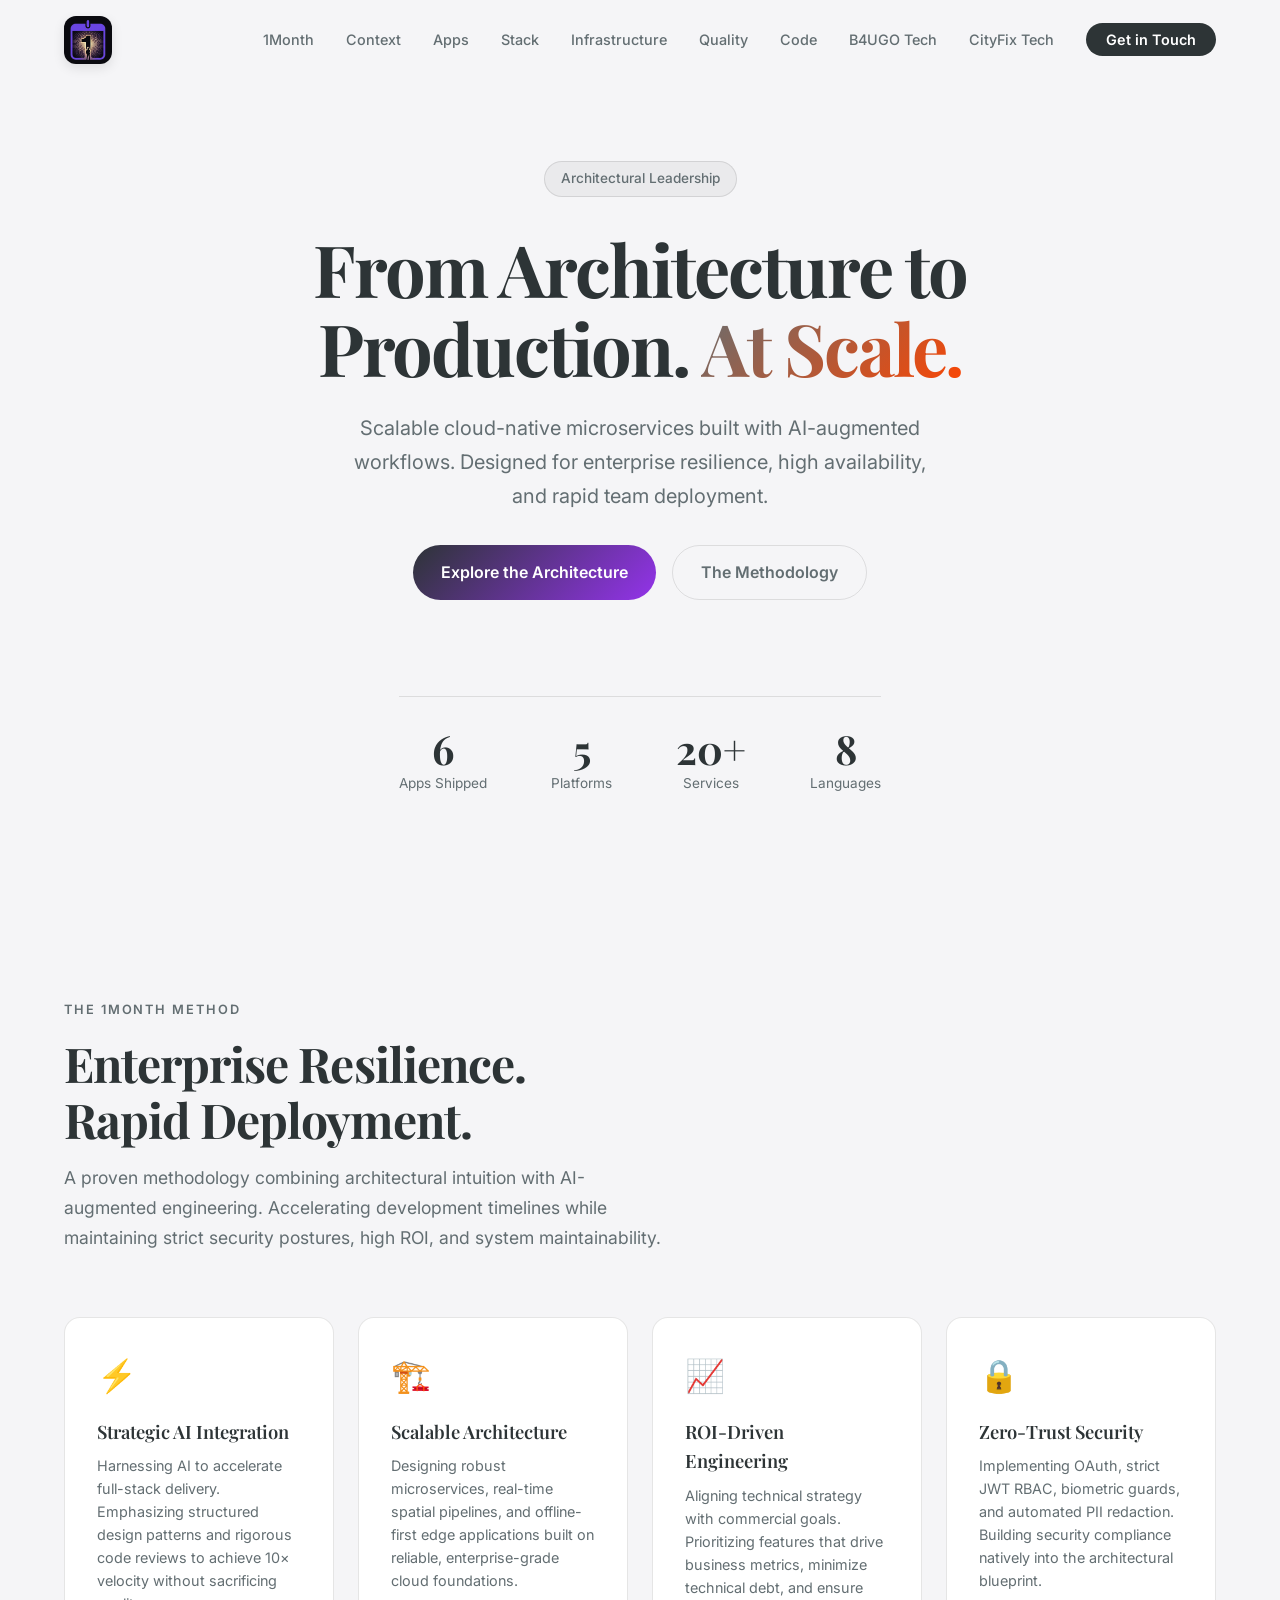
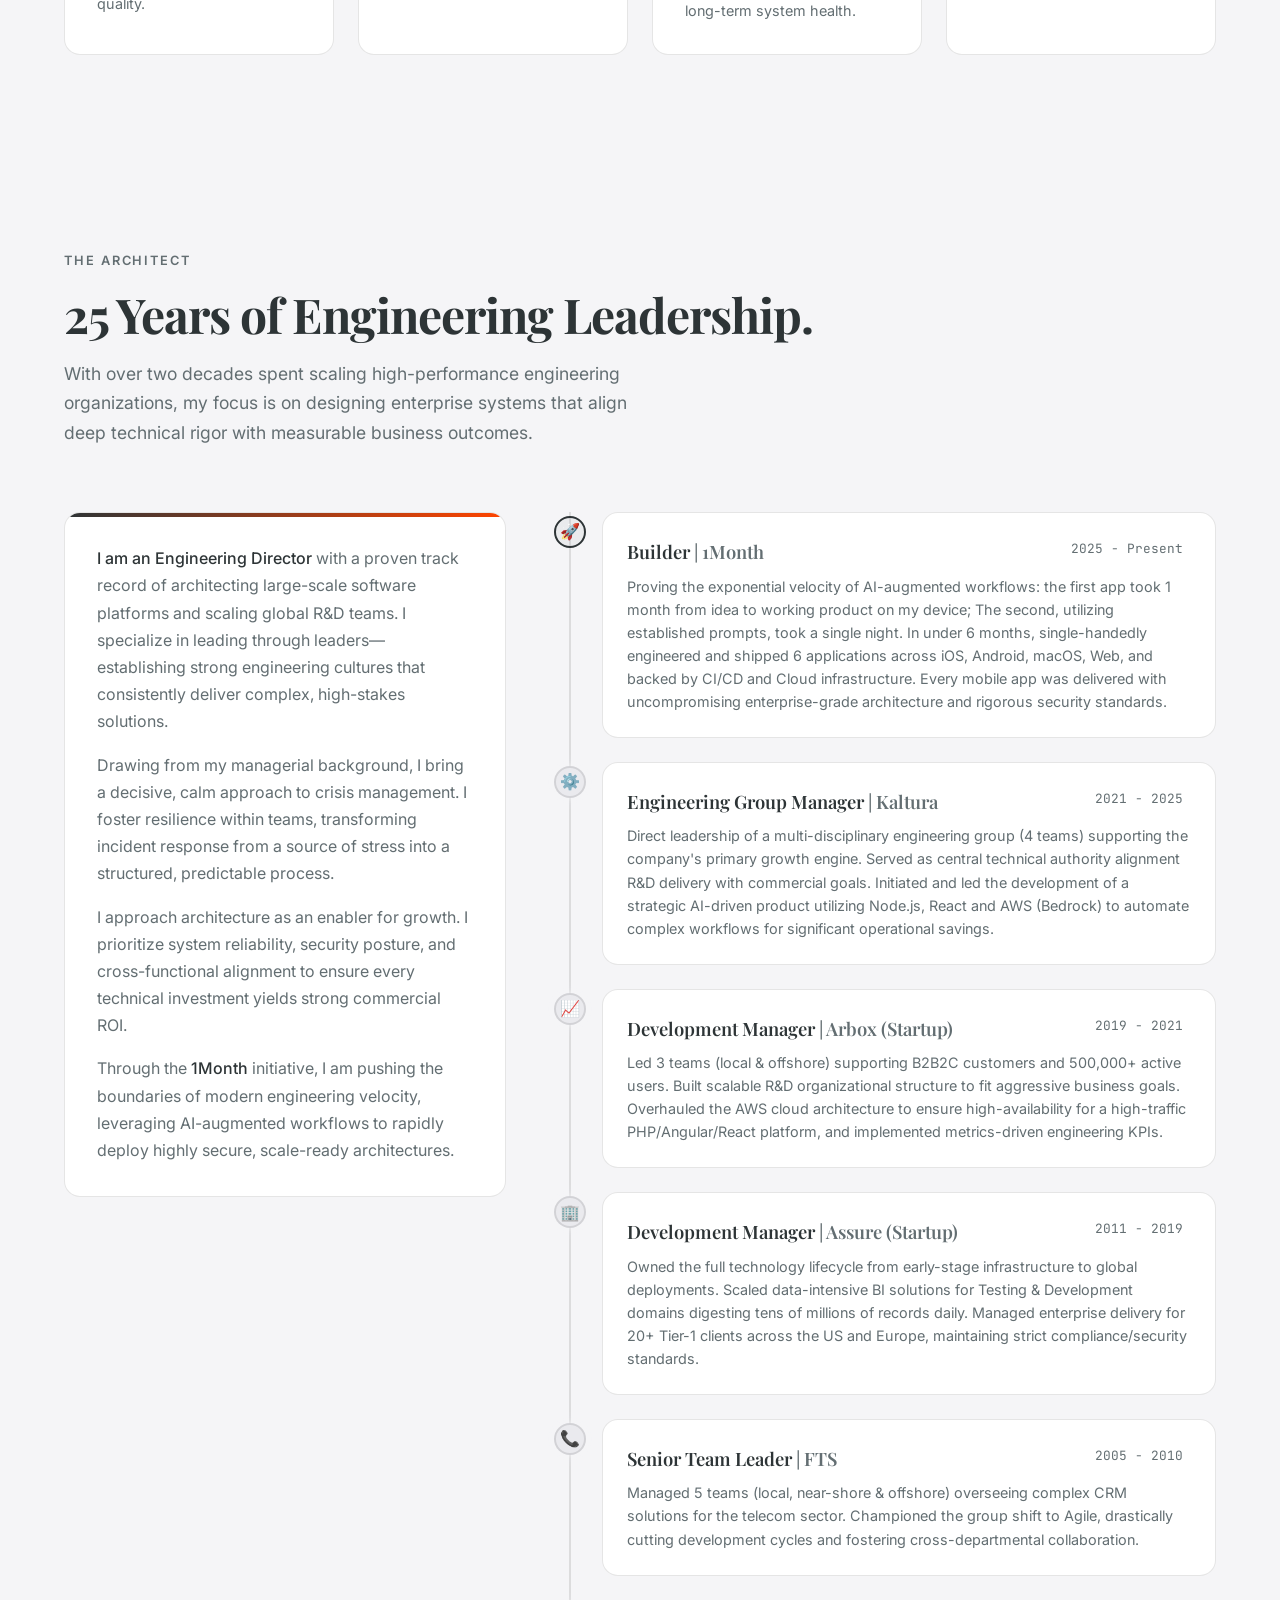
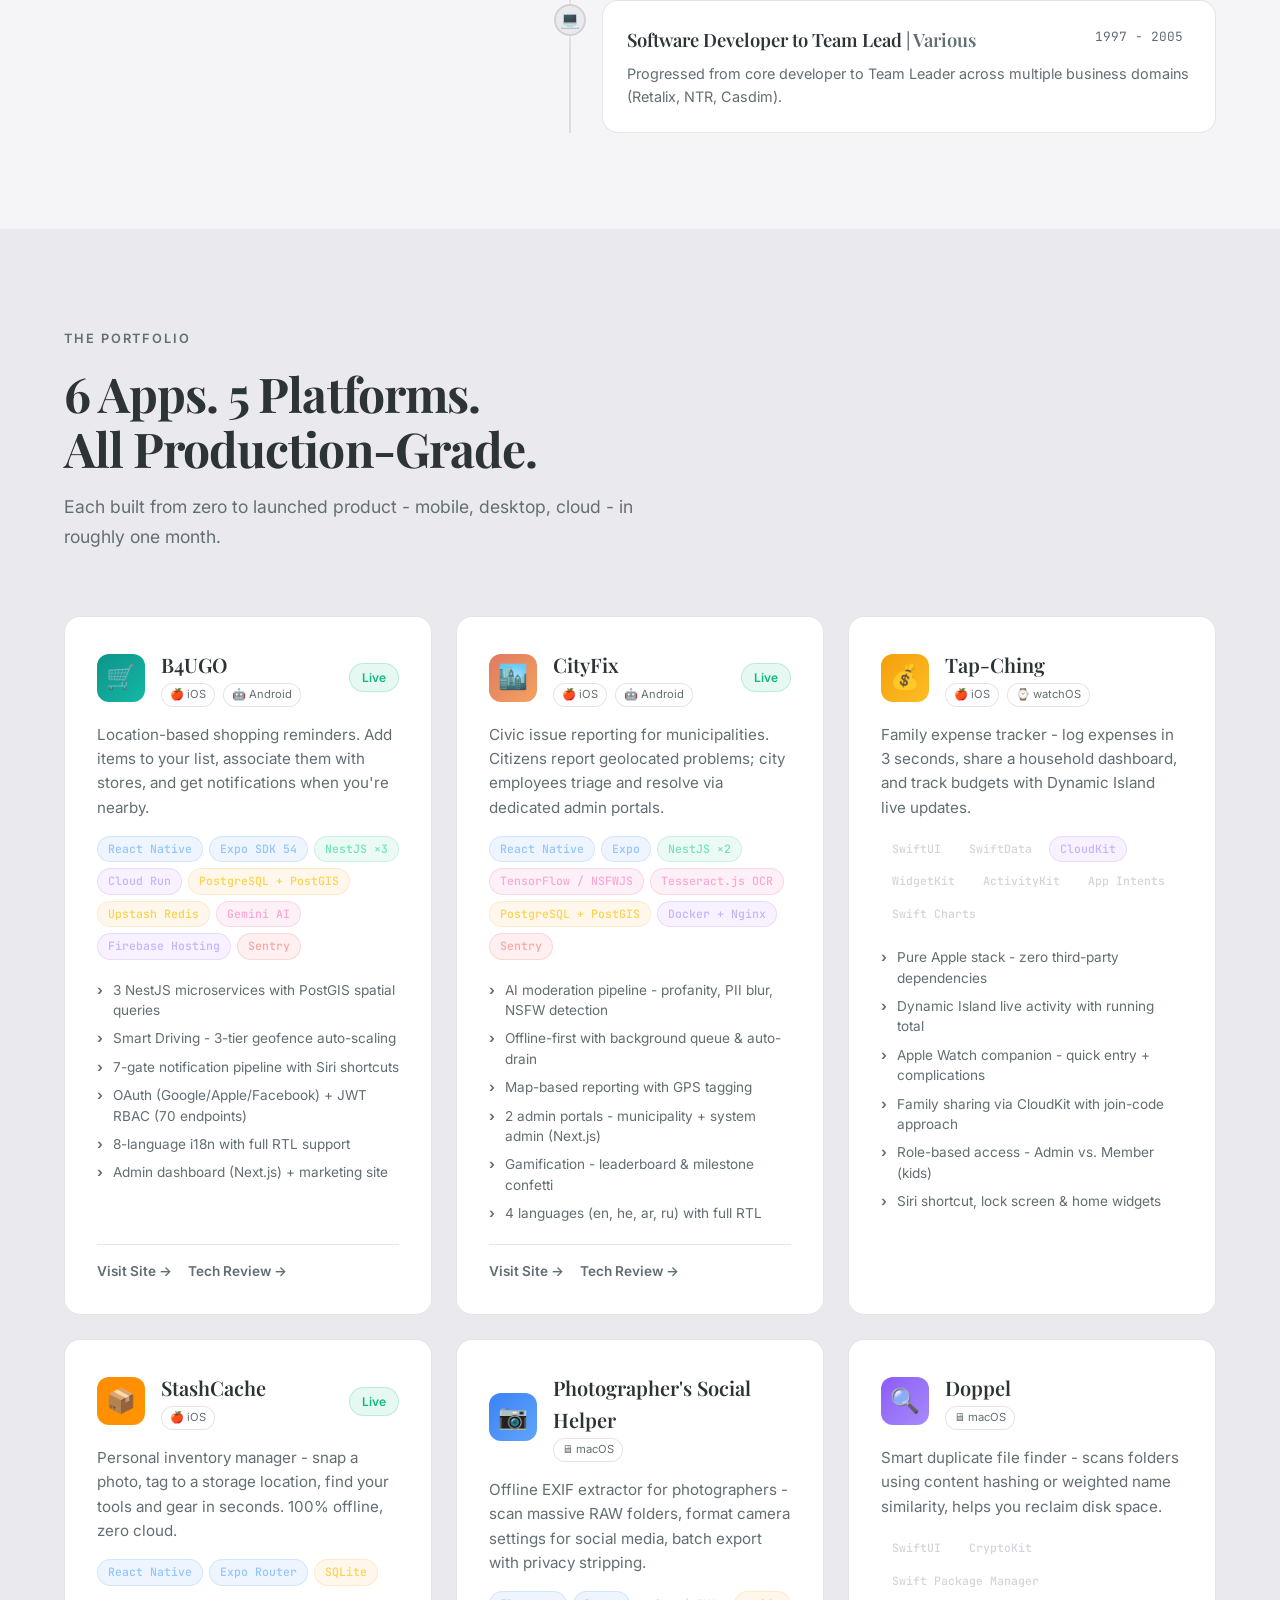
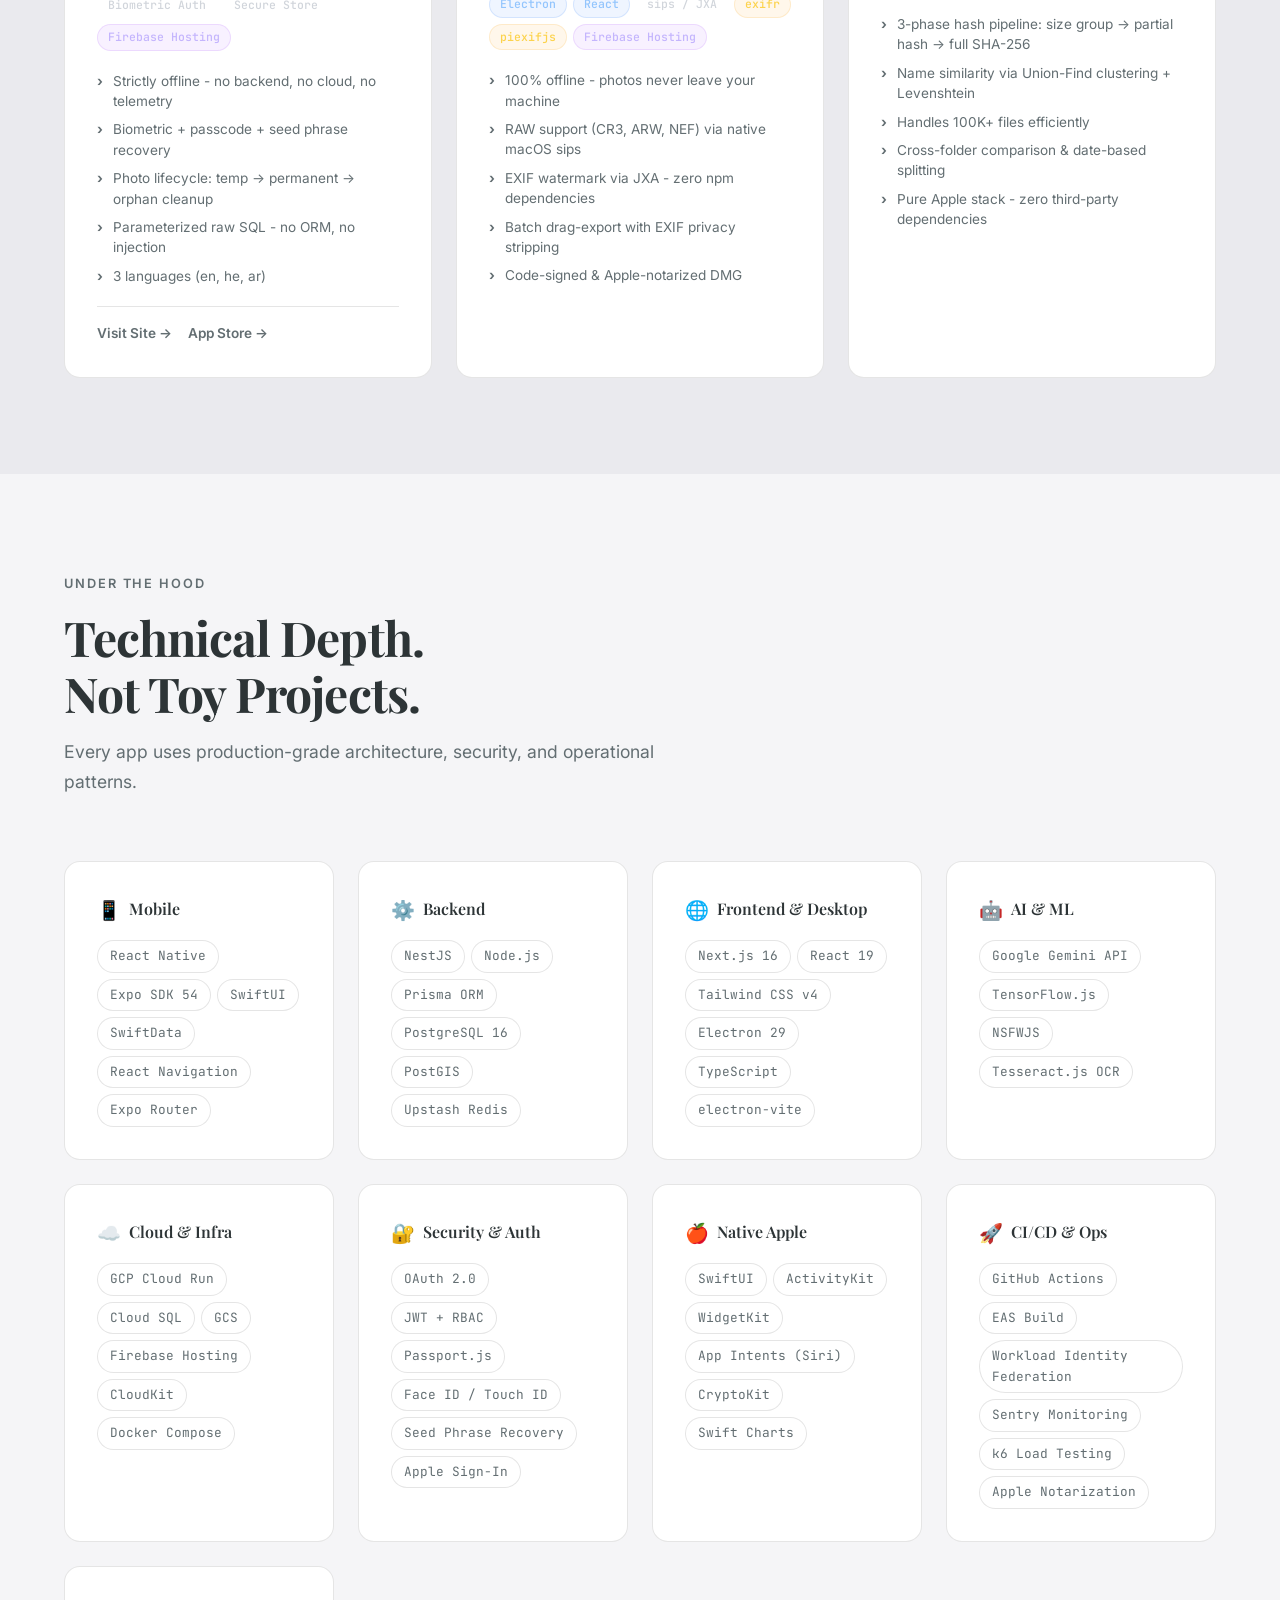
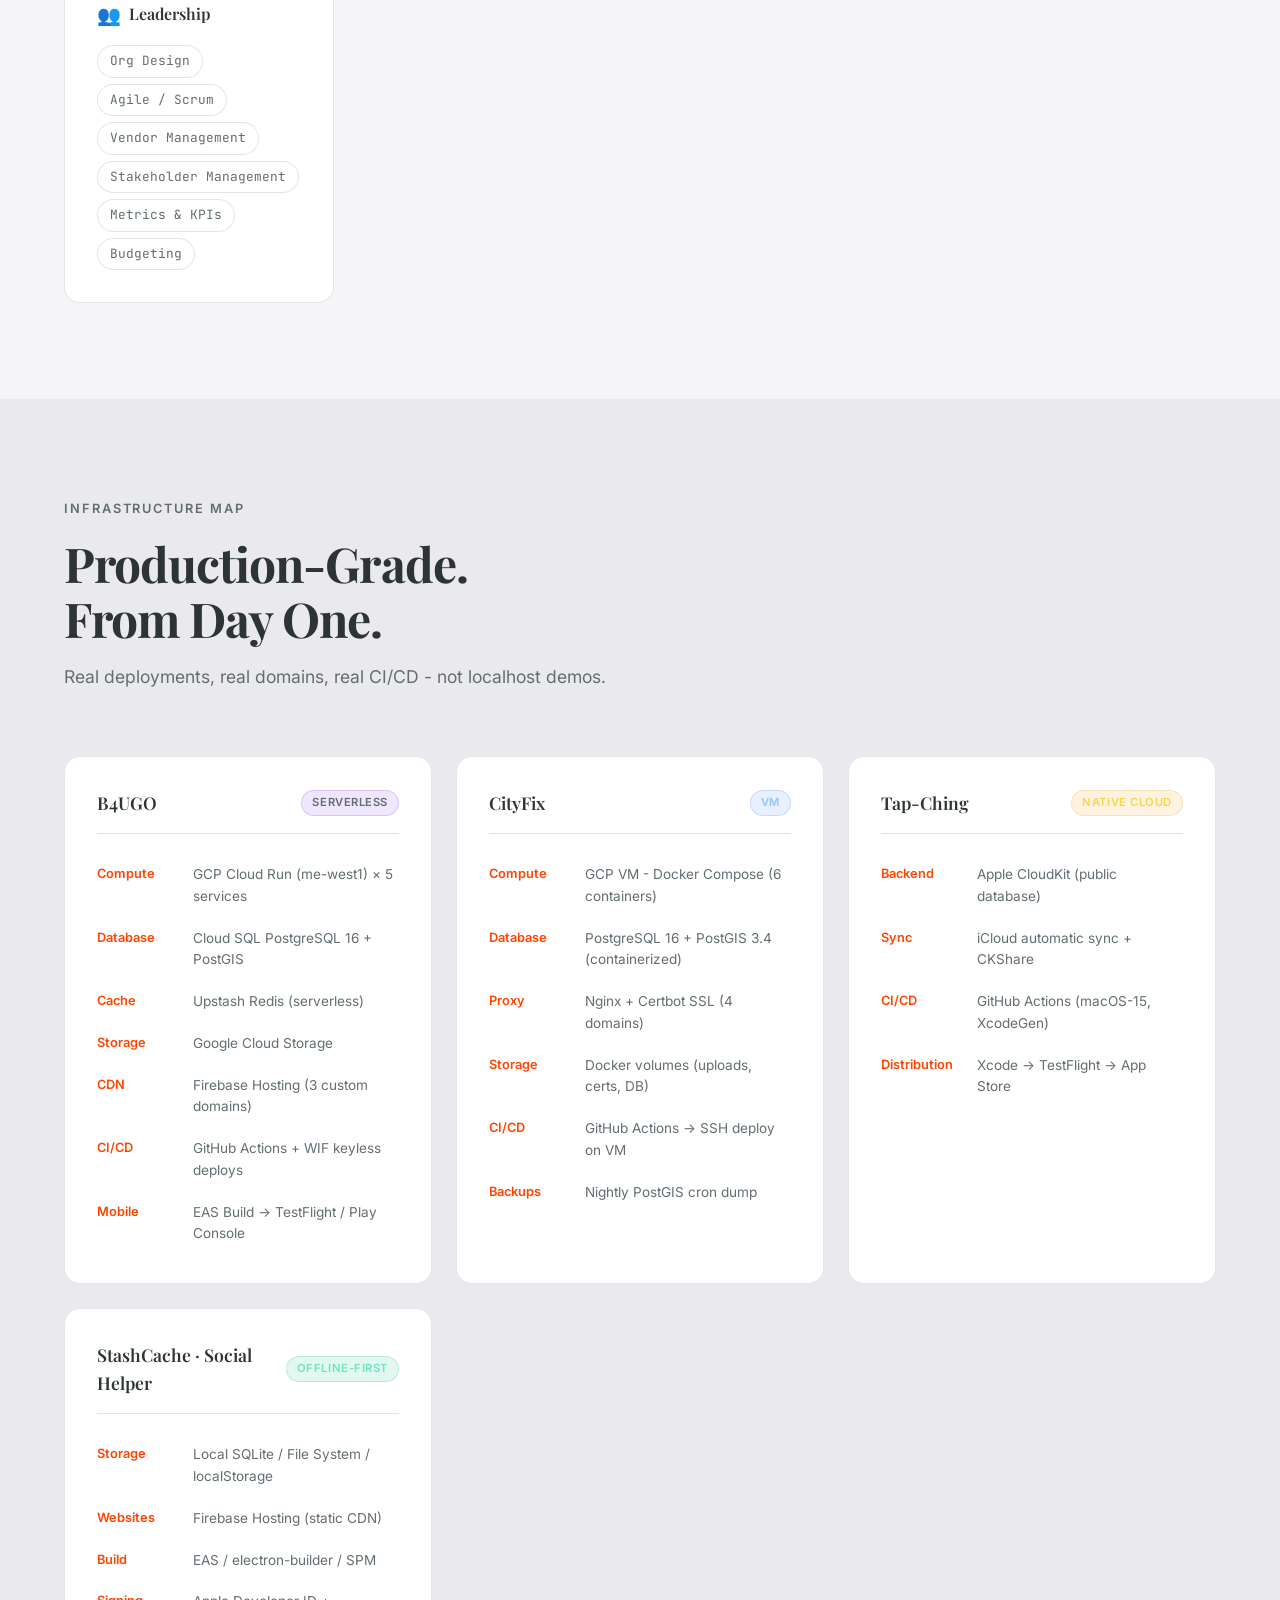
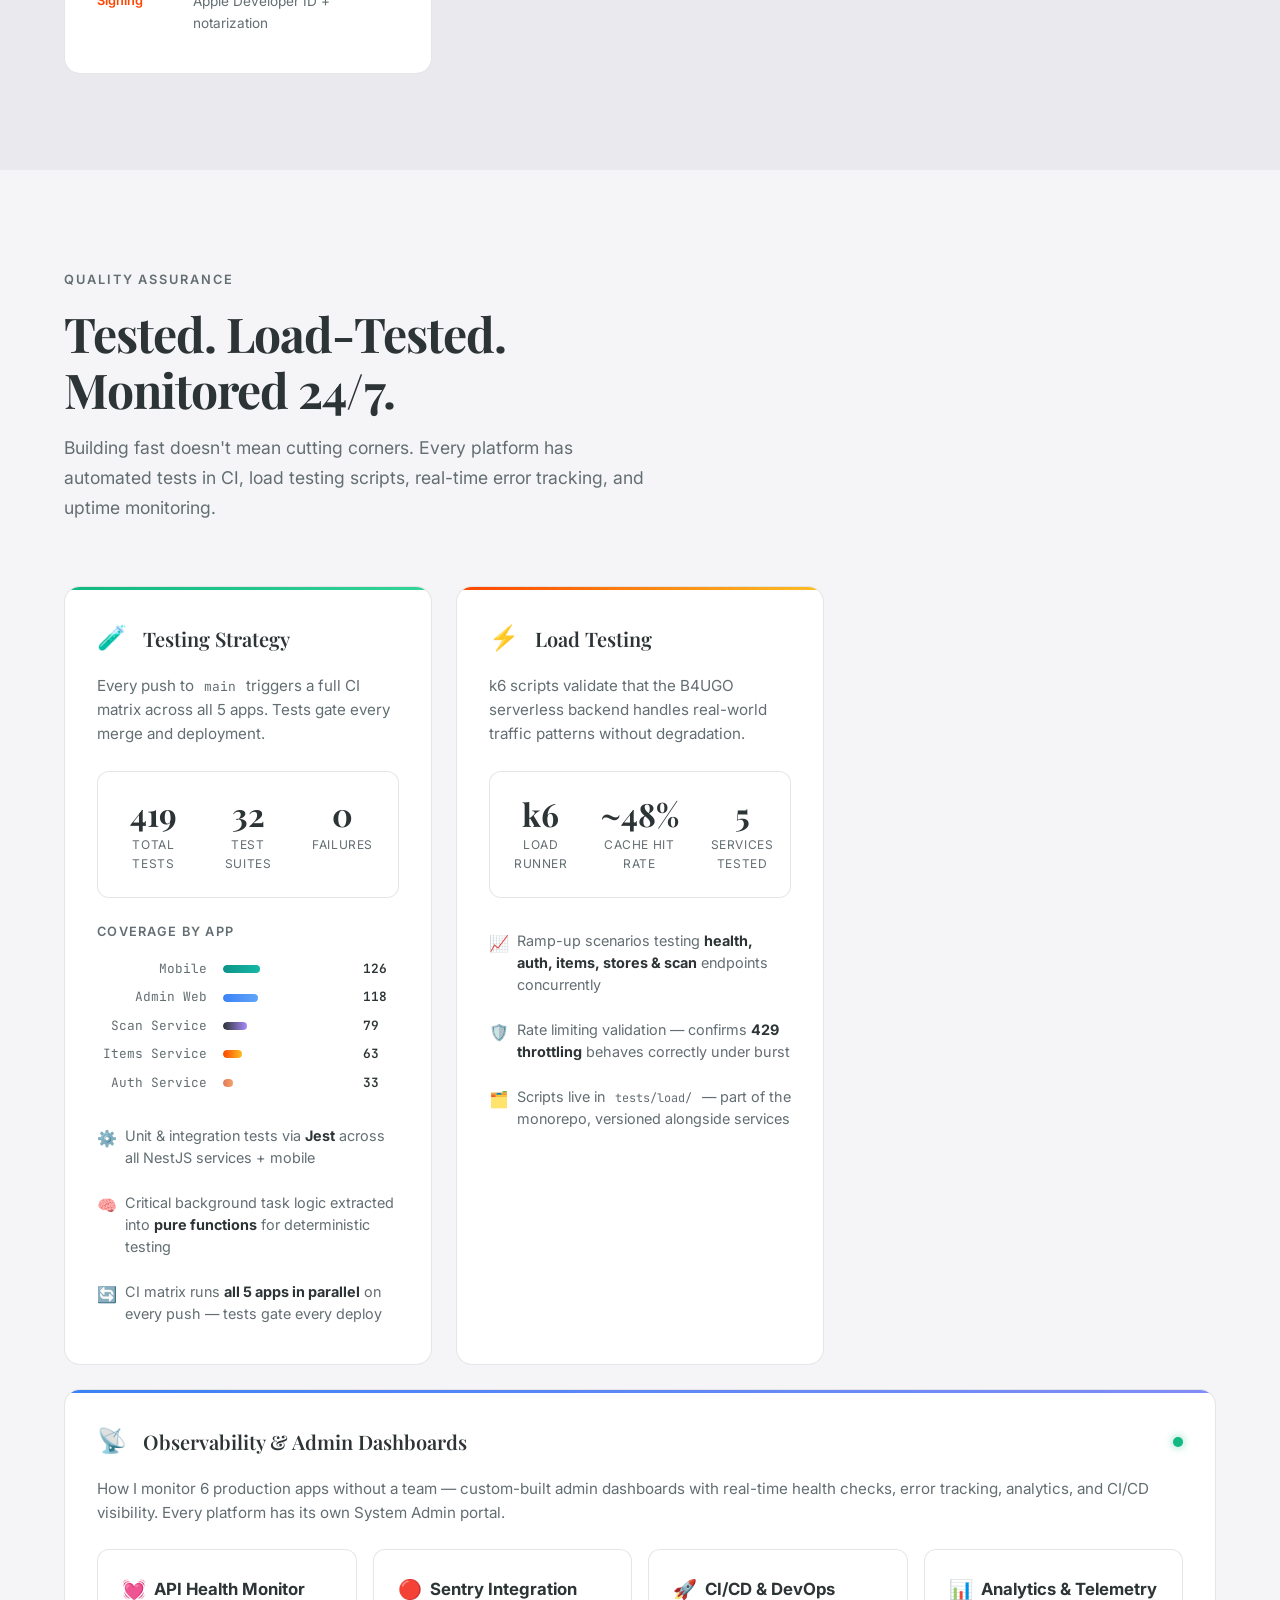
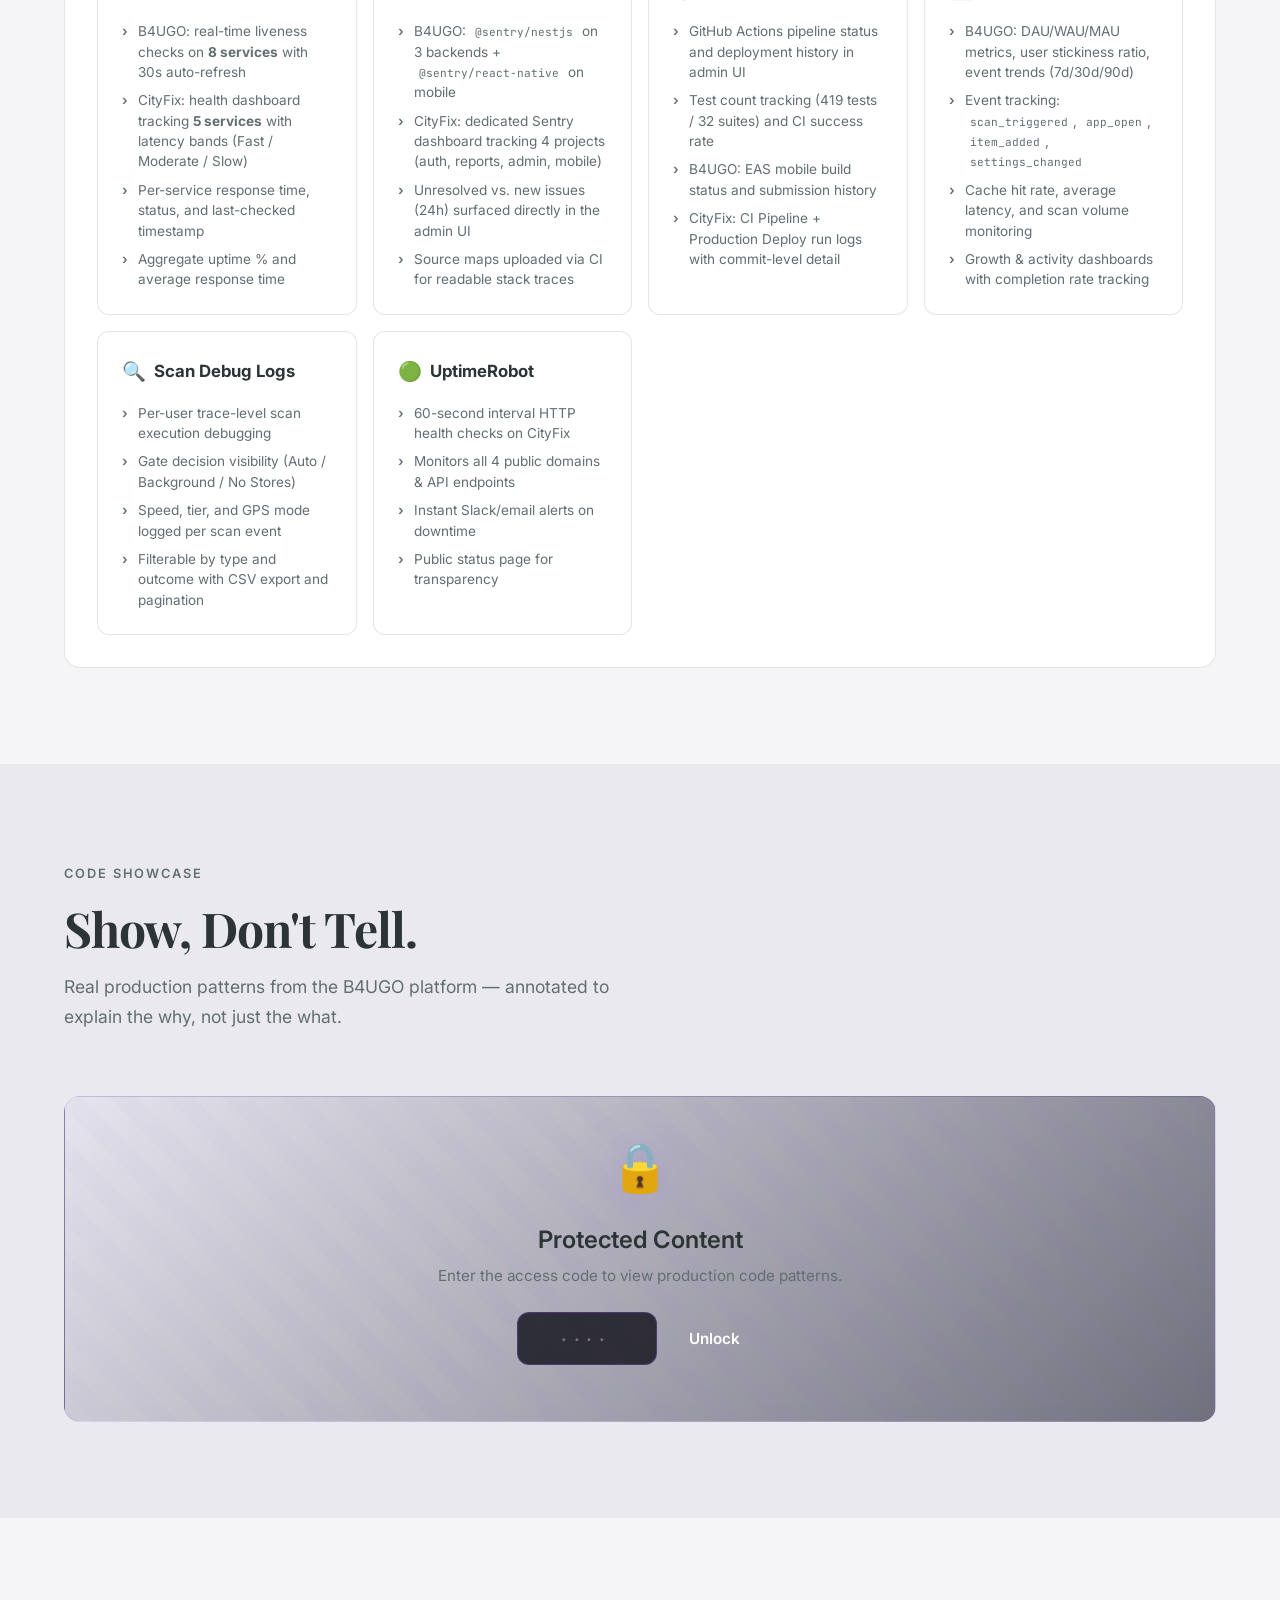
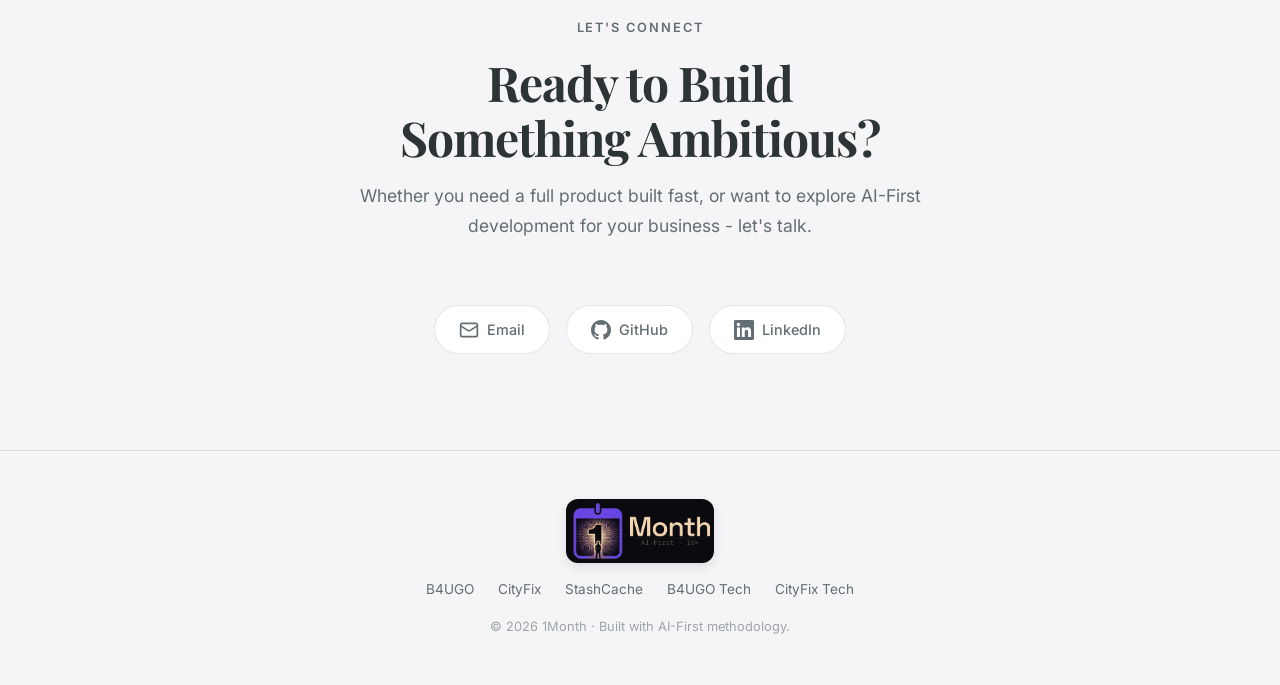
==== commit f3689c91: "chore: further refine timeline description text" ====
--- a/index.html
+++ b/index.html
@@ -173,7 +173,13 @@
                 <div class="timeline-role">Builder <span class="timeline-company">| 1Month</span></div>
                 <div class="timeline-date">2025 - Present</div>
               </div>
-              <p class="timeline-desc">Proving the exponential velocity of AI-augmented workflows: the first app took 1 month; the second, utilizing established prompts, took a single night. In under 6 months, single-handedly engineered and shipped 6 production-ready applications across iOS, Android, macOS, Web, and Cloud. Every platform was delivered with uncompromising enterprise-grade architecture and rigorous security standards.</p>
+              <p class="timeline-desc">Proving the exponential velocity of AI-augmented workflows: the first app took 1
+                month from idea to working product on my device; The second, utilizing established prompts, took a
+                single night.
+                In under 6 months, single-handedly engineered and shipped 6 applications across iOS, Android, macOS,
+                Web, and backed by CI/CD and Cloud infrastructure.
+                Every mobile app was delivered with uncompromising enterprise-grade architecture and rigorous security
+                standards.</p>
             </div>
           </div>
 
